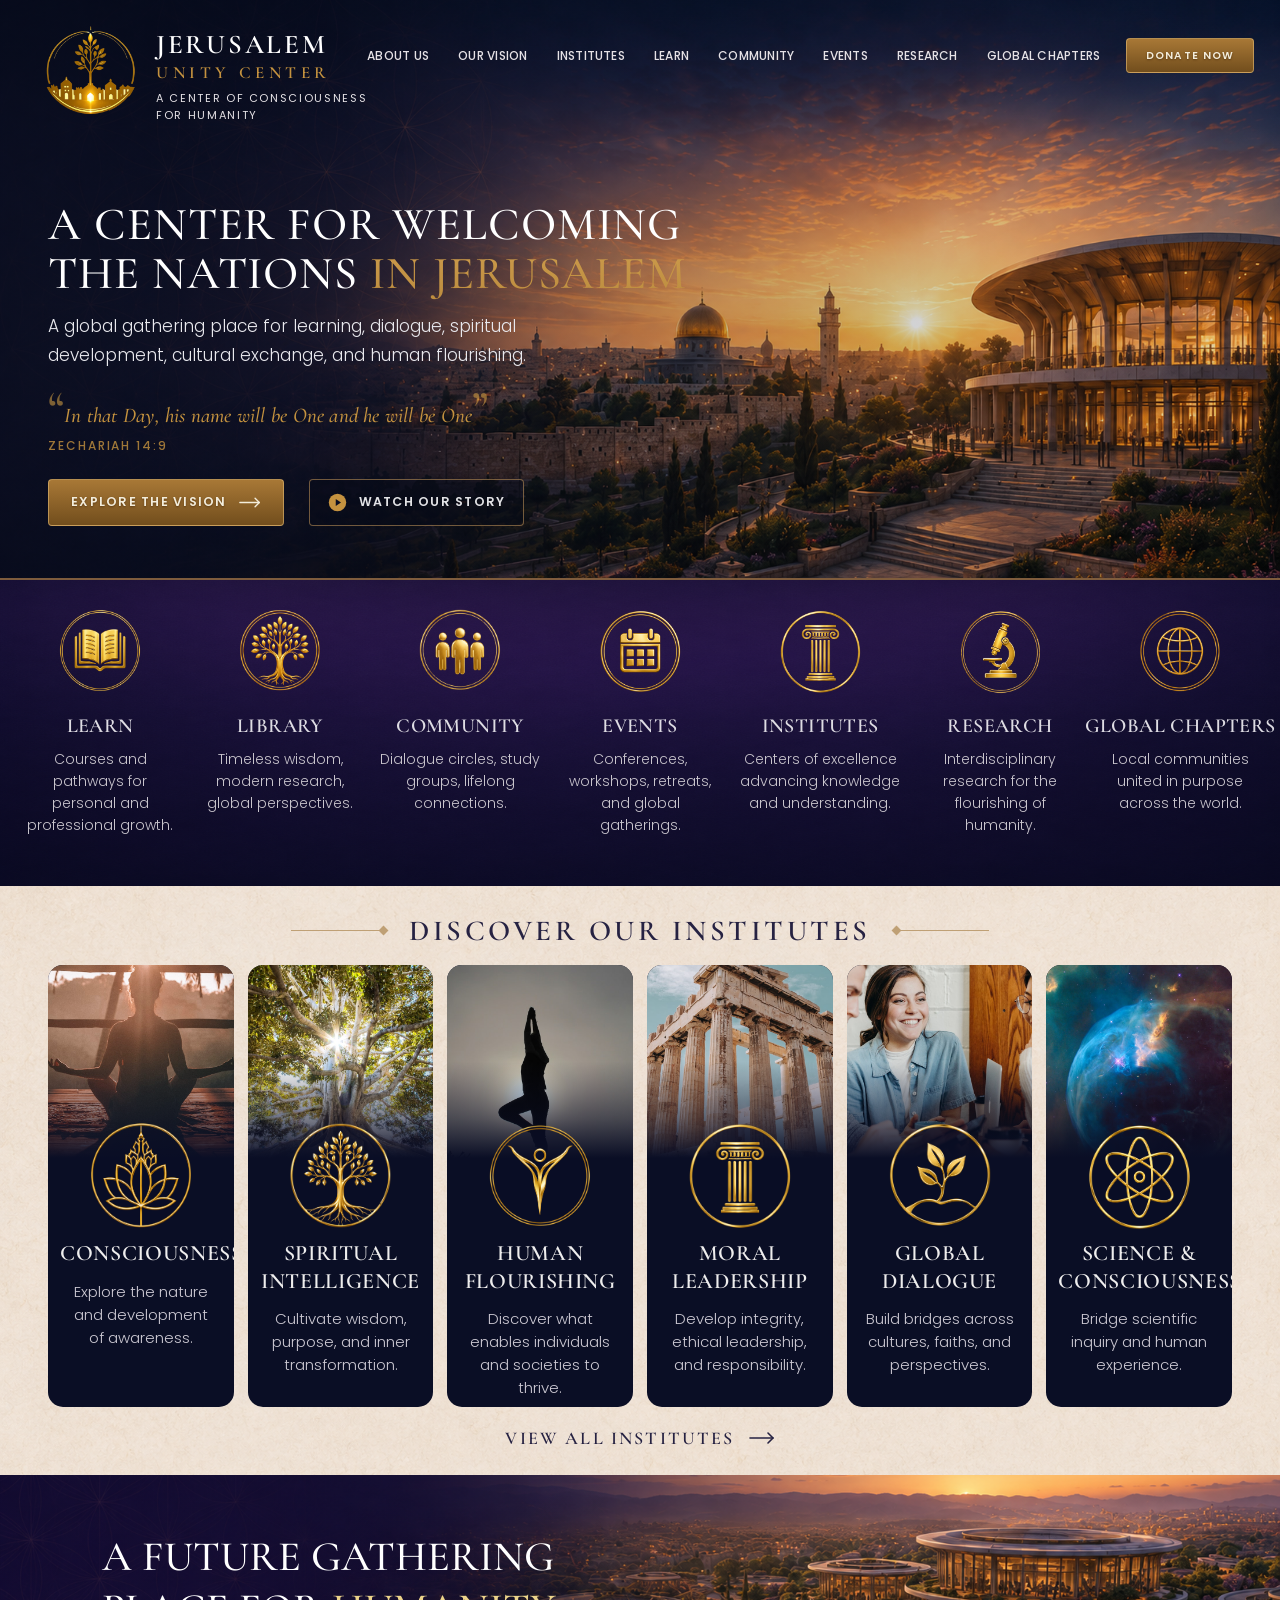
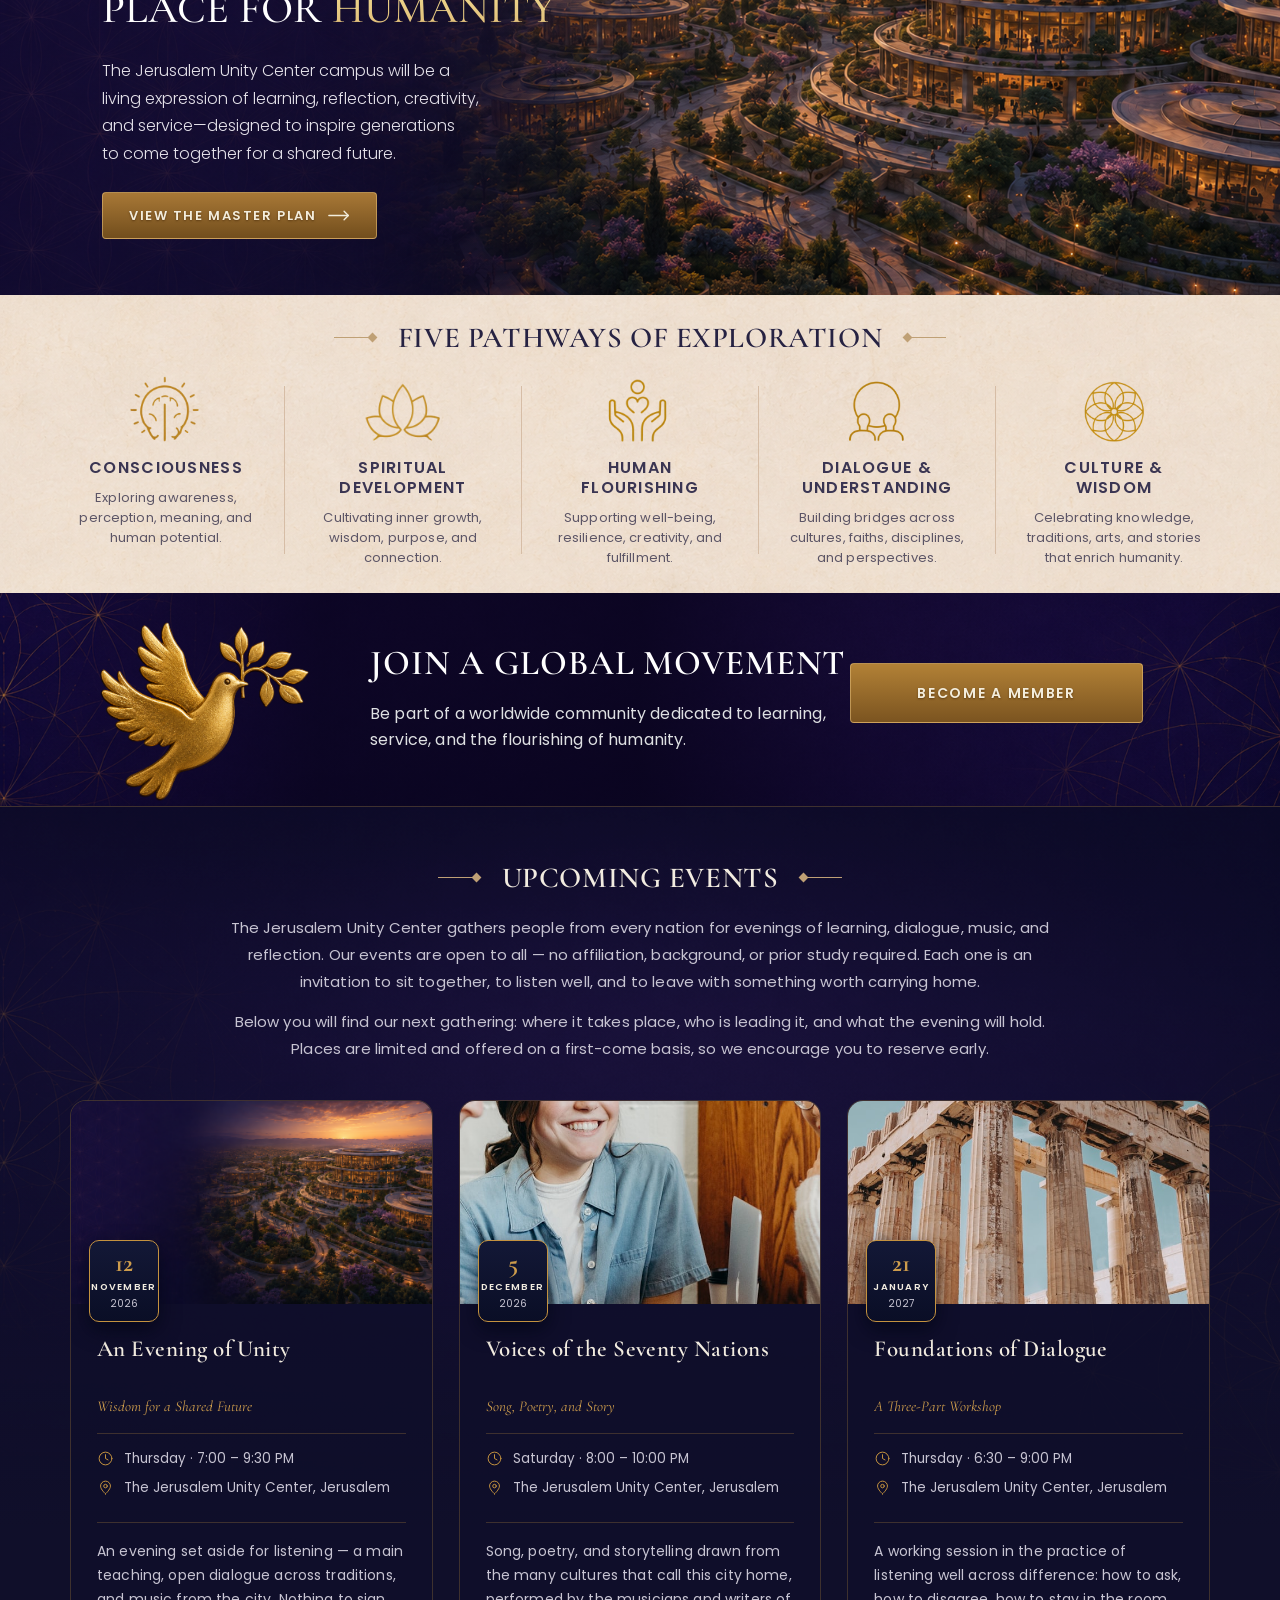
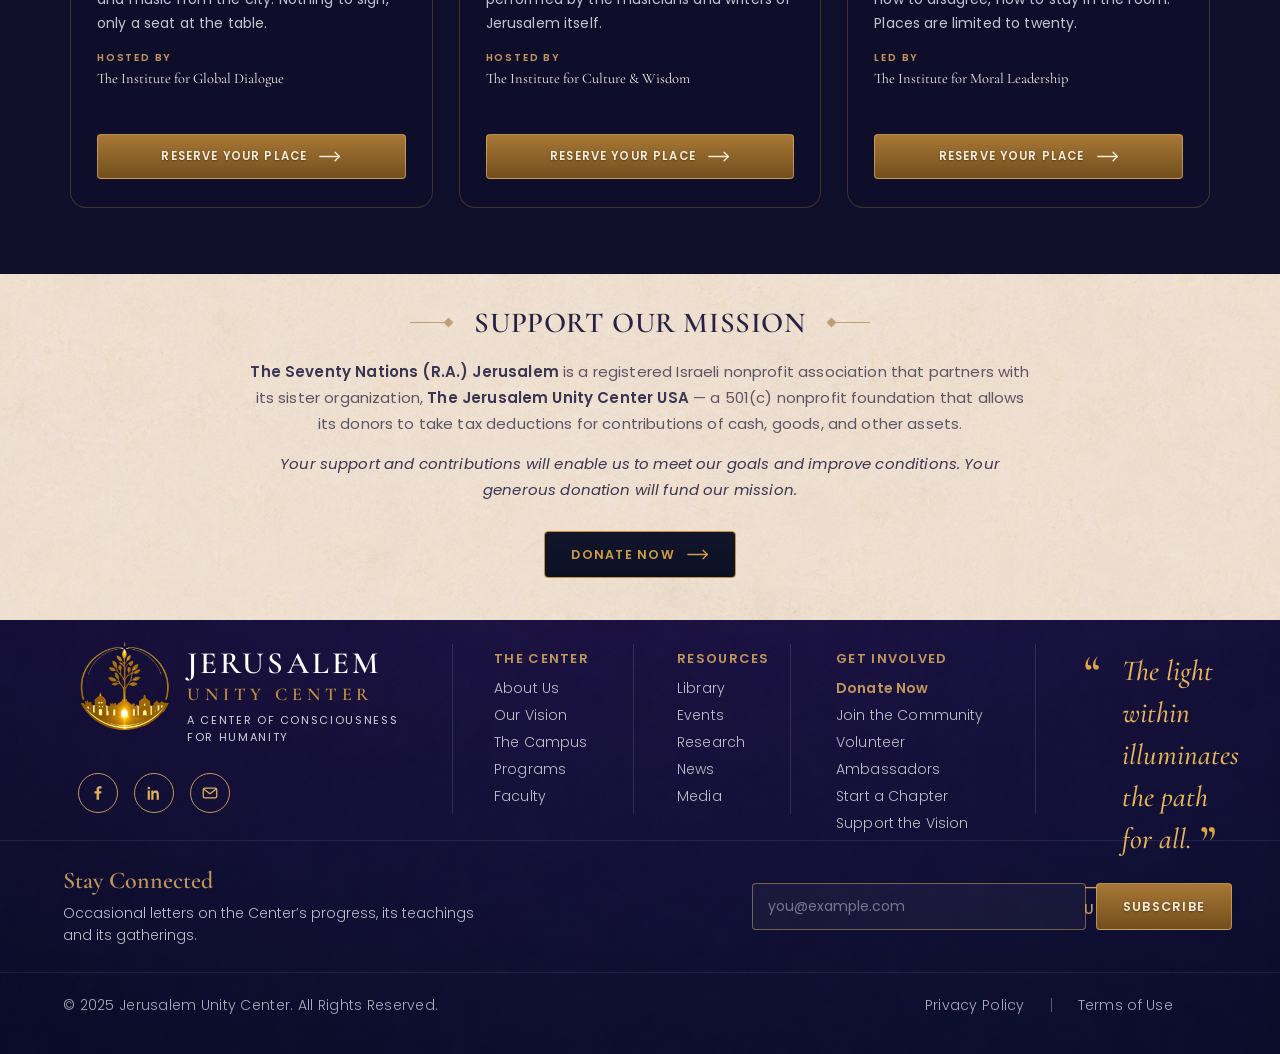
==== index.html @ 94216456 "Add Upcoming Events section, contact forms, and story slides - New "Upcoming Events" section (sectio" ====
<!DOCTYPE html>
<html lang="en">
<head>
  <meta charset="UTF-8">
  <meta name="viewport" content="width=device-width, initial-scale=1.0">
  <title>Jerusalem Unity Center — A Center of Consciousness for Humanity</title>

  <!-- Favicons / app icons. favicon.ico is the client-supplied emblem and
       carries the 16–256px tab sizes; the PNGs below are derived from it. -->
  <link rel="icon" href="favicon.ico" sizes="any">
  <link rel="icon" type="image/png" sizes="32x32" href="assets/favicon-32x32.png">
  <link rel="icon" type="image/png" sizes="16x16" href="assets/favicon-16x16.png">
  <link rel="apple-touch-icon" sizes="180x180" href="assets/apple-touch-icon.png">
  <link rel="manifest" href="site.webmanifest">
  <meta name="theme-color" content="#0A0F23">

  <link rel="preconnect" href="https://fonts.googleapis.com">
  <link rel="preconnect" href="https://fonts.gstatic.com" crossorigin>
  <link href="https://fonts.googleapis.com/css2?family=Cormorant+Garamond:wght@500;600&family=Poppins:wght@300;400;500;600&display=swap" rel="stylesheet">
  <link rel="stylesheet" href="style.css">
</head>
<body>

  <div class="hero" id="hero">

    <header class="site-header">
      <div class="shell header-inner">

        <a href="#hero" class="brand">
          <img class="logo" src="assets/the-jerusalme-unity-center.png" alt="Jerusalem Unity Center emblem">
          <span class="brand-text">
            <span class="brand-name">Jerusalem</span>
            <span class="brand-sub">Unity Center</span>
            <span class="brand-tagline">A Center of Consciousness<br>for Humanity</span>
          </span>
        </a>

        <nav class="site-nav" id="primary-nav" aria-label="Primary">
          <a href="#vision">About Us</a>
          <a href="#vision">Our Vision</a>
          <a href="#institutes">Institutes</a>
          <a href="#explore">Learn</a>
          <a href="#join">Community</a>
          <a href="#events">Events</a>
          <a href="#institutes">Research</a>
          <a href="#join">Global Chapters</a>
        </nav>

        <div class="header-actions">
          <a href="https://thejerusalemunitycenter.org/donation/" class="btn btn-support" target="_blank" rel="noopener">Donate Now</a>
          <button class="search-btn" type="button" aria-label="Search">
            <svg viewBox="0 0 24 24" fill="none" stroke="currentColor" stroke-width="1.8" stroke-linecap="round">
              <circle cx="10.5" cy="10.5" r="6.5"></circle>
              <line x1="15.4" y1="15.4" x2="21" y2="21"></line>
            </svg>
          </button>
        </div>

        <button class="nav-toggle" type="button" aria-label="Open menu" aria-expanded="false" aria-controls="primary-nav">
          <span class="nav-toggle-bar"></span>
          <span class="nav-toggle-bar"></span>
          <span class="nav-toggle-bar"></span>
        </button>

      </div>
    </header>

    <div class="shell hero-content">
      <h1 class="hero-heading">
        A Center for Welcoming<br>
        The Nations <span class="gold">in Jerusalem</span>
      </h1>
      <p class="hero-sub">A global gathering place for learning, dialogue, spiritual development, cultural exchange, and human flourishing.</p>
      <blockquote class="hero-quote">
        <p class="hero-quote-text"><span class="qmark">&ldquo;</span>In that Day, his name will be One and he will be One<span class="qmark">&rdquo;</span></p>
        <cite class="hero-quote-cite">Zechariah 14:9</cite>
      </blockquote>
      <div class="hero-ctas">
        <a href="#explore" class="btn btn-primary">
          Explore the Vision
          <svg class="icon-arrow" viewBox="0 0 26 12" fill="none" stroke="currentColor" stroke-width="1.6" stroke-linecap="round" stroke-linejoin="round">
            <line x1="1" y1="6" x2="24" y2="6"></line>
            <polyline points="19 1 24 6 19 11"></polyline>
          </svg>
        </a>
        <!-- Opens the animated story presentation. The href is the no-JS
             fallback: it still scrolls to the vision banner. -->
        <a href="#vision" class="btn btn-ghost js-story-open">
          <svg class="icon-play" viewBox="0 0 24 24" aria-hidden="true">
            <circle cx="12" cy="12" r="11" fill="#C4923F"></circle>
            <path d="M9.8 7.6 L16.4 12 L9.8 16.4 Z" fill="#0A0F23"></path>
          </svg>
          Watch Our Story
        </a>
      </div>
    </div>

  </div>

  <section class="pillars" id="explore">
    <div class="pillars-row">

      <div class="pillar">
        <div class="pillar-icon"><img class="icon-learn" src="assets/section2-learn-icon.png" alt=""></div>
        <h3 class="pillar-title">Learn</h3>
        <p class="pillar-desc">Courses and pathways for personal and professional growth.</p>
      </div>

      <div class="pillar">
        <div class="pillar-icon"><img class="icon-library" src="assets/section2-library-icon.png" alt=""></div>
        <h3 class="pillar-title">Library</h3>
        <p class="pillar-desc">Timeless wisdom, modern research, global perspectives.</p>
      </div>

      <div class="pillar">
        <div class="pillar-icon"><img class="icon-community" src="assets/section2-community-icon.png" alt=""></div>
        <h3 class="pillar-title">Community</h3>
        <p class="pillar-desc">Dialogue circles, study groups, lifelong connections.</p>
      </div>

      <!-- The only pillar with a destination of its own so far, so
           it is the only one rendered as a link. -->
      <a class="pillar pillar-link" href="#events">
        <div class="pillar-icon"><img class="icon-event" src="assets/section2-event-icon.png" alt=""></div>
        <h3 class="pillar-title">Events</h3>
        <p class="pillar-desc">Conferences, workshops, retreats, and global gatherings.</p>
      </a>

      <div class="pillar">
        <div class="pillar-icon"><img class="icon-institutes" src="assets/section2-insitutes-icon.png" alt=""></div>
        <h3 class="pillar-title">Institutes</h3>
        <p class="pillar-desc">Centers of excellence advancing knowledge and understanding.</p>
      </div>

      <div class="pillar">
        <div class="pillar-icon"><img class="icon-research" src="assets/section2-research-icon.png" alt=""></div>
        <h3 class="pillar-title">Research</h3>
        <p class="pillar-desc">Interdisciplinary research for the flourishing of humanity.</p>
      </div>

      <div class="pillar">
        <div class="pillar-icon"><img class="icon-global" src="assets/section2-global-chapters-icon.png" alt=""></div>
        <h3 class="pillar-title">Global Chapters</h3>
        <p class="pillar-desc">Local communities united in purpose across the world.</p>
      </div>

    </div>
  </section>

  <section class="institutes" id="institutes">
    <div class="shell">

      <h2 class="institutes-heading">
        <span class="heading-orn orn-left" aria-hidden="true"></span>
        Discover Our Institutes
        <span class="heading-orn orn-right" aria-hidden="true"></span>
      </h2>

      <div class="institutes-row">

        <article class="institute-card">
          <div class="card-media"><img src="assets/institute-consciousness.jpg" alt="Meditation at sunset"></div>
          <div class="card-emblem"><img class="emblem-consciousness" src="assets/consciousnes-icon.png" alt=""></div>
          <h3 class="card-title">Consciousness</h3>
          <p class="card-desc">Explore the nature and development of awareness.</p>
        </article>

        <article class="institute-card">
          <div class="card-media"><img src="assets/institute-spiritual-intelligence.jpg" alt="Sunlit tree of life"></div>
          <div class="card-emblem"><img class="emblem-spiritual" src="assets/sipritul-intelligence-icon.png" alt=""></div>
          <h3 class="card-title">Spiritual Intelligence</h3>
          <p class="card-desc">Cultivate wisdom, purpose, and inner transformation.</p>
        </article>

        <article class="institute-card">
          <div class="card-media"><img src="assets/institute-human-flourishing.jpg" alt="Figure with arms raised toward the sun"></div>
          <div class="card-emblem"><img class="emblem-human" src="assets/human-flourishing-icon.png" alt=""></div>
          <h3 class="card-title">Human Flourishing</h3>
          <p class="card-desc">Discover what enables individuals and societies to thrive.</p>
        </article>

        <article class="institute-card">
          <div class="card-media"><img src="assets/institute-moral-leadership.jpg" alt="Classical stone columns"></div>
          <div class="card-emblem"><img class="emblem-moral" src="assets/moral-leadership-icon.png" alt=""></div>
          <h3 class="card-title">Moral Leadership</h3>
          <p class="card-desc">Develop integrity, ethical leadership, and responsibility.</p>
        </article>

        <article class="institute-card">
          <div class="card-media"><img src="assets/institute-global-dialogue.jpg" alt="People in warm-lit conversation"></div>
          <div class="card-emblem"><img class="emblem-global" src="assets/global-dialouge-icon.png" alt=""></div>
          <h3 class="card-title">Global Dialogue</h3>
          <p class="card-desc">Build bridges across cultures, faiths, and perspectives.</p>
        </article>

        <article class="institute-card">
          <div class="card-media"><img src="assets/institute-science-consciousness.jpg" alt="Cosmic nebula"></div>
          <div class="card-emblem"><img class="emblem-science" src="assets/science-consciousness -icon.png" alt=""></div>
          <h3 class="card-title">Science &amp; Consciousness</h3>
          <p class="card-desc">Bridge scientific inquiry and human experience.</p>
        </article>

      </div>

      <!-- Placeholder target: institutes sub-page doesn't exist yet -->
      <a href="#join" class="institutes-viewall">
        View All Institutes
        <svg class="icon-arrow" viewBox="0 0 26 12" fill="none" stroke="currentColor" stroke-width="1.6" stroke-linecap="round" stroke-linejoin="round">
          <line x1="1" y1="6" x2="24" y2="6"></line>
          <polyline points="19 1 24 6 19 11"></polyline>
        </svg>
      </a>

    </div>
  </section>

  <!-- ==========================================================
       SECTION 4 — A FUTURE GATHERING PLACE FOR HUMANITY
       ========================================================== -->
  <section class="future-banner" id="vision">
    <div class="shell future-inner">
      <h2 class="future-heading">
        A Future Gathering<br>
        Place for <span class="gold-bright">Humanity</span>
      </h2>
      <p class="future-sub">The Jerusalem Unity Center campus will be a living expression of learning, reflection, creativity, and service&mdash;designed to inspire generations to&nbsp;come together for a shared future.</p>
      <!-- Opens the vertical Master Plan reel; the href is the no-JS fallback. -->
      <a href="master-plan.html" class="btn btn-primary future-cta js-plan-open">
        View the Master Plan
        <svg class="icon-arrow" viewBox="0 0 26 12" fill="none" stroke="currentColor" stroke-width="1.6" stroke-linecap="round" stroke-linejoin="round">
          <line x1="1" y1="6" x2="24" y2="6"></line>
          <polyline points="19 1 24 6 19 11"></polyline>
        </svg>
      </a>
    </div>
  </section>

  <!-- ==========================================================
       SECTION 5 — FIVE PATHWAYS OF EXPLORATION
       ========================================================== -->
  <section class="pathways" id="pathways">
    <div class="shell">

      <h2 class="pathways-heading">
        <span class="heading-orn orn-short orn-left" aria-hidden="true"></span>
        Five Pathways of Exploration
        <span class="heading-orn orn-short orn-right" aria-hidden="true"></span>
      </h2>

      <div class="pathways-row">

        <div class="pathway">
          <div class="pathway-icon"><img class="pw-consciousness" src="assets/consciousness-icon.png" alt=""></div>
          <h3 class="pathway-title">Consciousness</h3>
          <p class="pathway-desc">Exploring awareness, perception, meaning, and human potential.</p>
        </div>

        <span class="pathway-divider" aria-hidden="true"></span>

        <div class="pathway">
          <div class="pathway-icon"><img class="pw-spiritual" src="assets/spiritual-development-icon.png" alt=""></div>
          <h3 class="pathway-title">Spiritual Development</h3>
          <p class="pathway-desc">Cultivating inner growth, wisdom, purpose, and connection.</p>
        </div>

        <span class="pathway-divider" aria-hidden="true"></span>

        <div class="pathway">
          <div class="pathway-icon"><img class="pw-human" src="assets/human-flourishings-icon.png" alt=""></div>
          <h3 class="pathway-title">Human Flourishing</h3>
          <p class="pathway-desc">Supporting well-being, resilience, creativity, and fulfillment.</p>
        </div>

        <span class="pathway-divider" aria-hidden="true"></span>

        <div class="pathway">
          <div class="pathway-icon"><img class="pw-dialogue" src="assets/dialogue-understanding-icon.png" alt=""></div>
          <h3 class="pathway-title">Dialogue &amp; Understanding</h3>
          <p class="pathway-desc">Building bridges across cultures, faiths, disciplines, and perspectives.</p>
        </div>

        <span class="pathway-divider" aria-hidden="true"></span>

        <div class="pathway">
          <div class="pathway-icon"><img class="pw-culture" src="assets/culture-wisdom-icon.png" alt=""></div>
          <h3 class="pathway-title">Culture &amp; Wisdom</h3>
          <p class="pathway-desc">Celebrating knowledge, traditions, arts, and stories that enrich humanity.</p>
        </div>

      </div>

    </div>
  </section>

  <!-- ==========================================================
       SECTION 6 — JOIN A GLOBAL MOVEMENT
       ========================================================== -->
  <section class="join-banner" id="join">
    <div class="shell join-inner">

      <img class="join-dove" src="assets/bird-icon.png" alt="Gold dove carrying an olive branch">

      <div class="join-copy">
        <h2 class="join-heading">Join a Global Movement</h2>
        <p class="join-desc">Be part of a worldwide community dedicated to learning, service, and the flourishing of humanity.</p>
      </div>

      <a class="btn btn-member js-member-open" href="#" data-interest="member">Become a Member</a>

    </div>
  </section>

  <!-- ==========================================================
       SECTION 7 — UPCOMING EVENTS
       The heading and the two intro paragraphs below are static.
       The three-column card grid inside #events-body is rendered
       from the JUC_EVENTS array at the TOP of the page script —
       edit that one array to change the events.
       ========================================================== -->
  <section class="events" id="events">
    <div class="shell events-inner">

      <h2 class="events-heading">
        <span class="heading-orn orn-short orn-left" aria-hidden="true"></span>
        Upcoming Events
        <span class="heading-orn orn-short orn-right" aria-hidden="true"></span>
      </h2>

      <p class="events-intro">The Jerusalem Unity Center gathers people from every nation for evenings of learning, dialogue, music, and reflection. Our events are open to all &mdash; no affiliation, background, or prior study required. Each one is an invitation to sit together, to listen well, and to leave with something worth carrying home.</p>
      <p class="events-intro">Below you will find our next gathering: where it takes place, who is leading it, and what the evening will hold. Places are limited and offered on a first-come basis, so we encourage you to reserve early.</p>

      <!-- Rendered by the events script. The message below is the
           no-JS / no-events fallback and is replaced on render. -->
      <div class="events-body" id="events-body">
        <p class="ev-empty">Our next gathering will be announced here shortly. To hear about it first, <a href="#" class="js-member-open" data-interest="member">join the movement</a>.</p>
      </div>

    </div>
  </section>

  <!-- ==========================================================
       SECTION 8 — SUPPORT OUR MISSION
       Nonprofit / tax-deductibility statement. Same cream band
       language as the Institutes and Pathways sections.
       ========================================================== -->
  <section class="support-mission" id="support">
    <div class="shell support-inner">
      <h2 class="support-heading">
        <span class="heading-orn orn-short orn-left" aria-hidden="true"></span>
        Support Our Mission
        <span class="heading-orn orn-short orn-right" aria-hidden="true"></span>
      </h2>
      <p class="support-text"><strong>The Seventy Nations (R.A.) Jerusalem</strong> is a registered Israeli nonprofit association that partners with its sister organization, <strong>The Jerusalem Unity Center USA</strong> &mdash; a 501(c) nonprofit foundation that allows its donors to take tax deductions for contributions of cash, goods, and other assets.</p>
      <p class="support-text support-text-appeal">Your support and contributions will enable us to meet our goals and improve conditions. Your generous donation will fund our mission.</p>
      <a href="https://thejerusalemunitycenter.org/donation/" class="btn btn-donate" target="_blank" rel="noopener">
        Donate Now
        <svg class="icon-arrow" viewBox="0 0 26 12" fill="none" stroke="currentColor" stroke-width="1.6" stroke-linecap="round" stroke-linejoin="round">
          <line x1="1" y1="6" x2="24" y2="6"></line>
          <polyline points="19 1 24 6 19 11"></polyline>
        </svg>
      </a>
    </div>
  </section>

  <!-- ==========================================================
       SECTION 9 — MORE THAN A BUILDING (photo strip)
       Intentionally skipped for now — insert the section HERE,
       between Section 8 above and the footer below.
       ========================================================== -->

  <!-- ==========================================================
       FOOTER
       Top row: brand + social | The Center | Resources |
       Get Involved | quote — then a full-width bottom bar.
       ========================================================== -->
  <footer class="site-footer" id="footer">

    <div class="shell footer-top">

      <div class="fcol fcol-brand">
        <div class="footer-brand">
          <img class="footer-logo" src="assets/the-jerusalme-unity-center.png" alt="Jerusalem Unity Center emblem">
          <div class="footer-brand-text">
            <span class="footer-brand-name">Jerusalem</span>
            <span class="footer-brand-sub">Unity Center</span>
            <span class="footer-brand-tagline">A Center of Consciousness<br>for Humanity</span>
          </div>
        </div>
        <div class="footer-social">
          <a class="social-link" href="https://www.facebook.com/profile.php?id=61590474344492" target="_blank" rel="noopener" aria-label="Facebook">
            <svg viewBox="0 0 24 24" fill="currentColor" aria-hidden="true">
              <path d="M13.4 21v-8.2h2.75l.41-3.2H13.4V7.56c0-.92.26-1.55 1.58-1.55h1.69V3.14A22.6 22.6 0 0 0 14.2 3c-2.44 0-4.1 1.49-4.1 4.22v2.38H7.34v3.2h2.76V21z"/>
            </svg>
          </a>
          <a class="social-link" href="https://www.linkedin.com/in/meirah-marianne-paradise-b34072191/" target="_blank" rel="noopener" aria-label="LinkedIn">
            <svg viewBox="0 0 24 24" fill="currentColor" aria-hidden="true">
              <path d="M6.5 8.7H3.6V21h2.9zM5.05 3.5a1.72 1.72 0 1 0 0 3.44 1.72 1.72 0 0 0 0-3.44zM14.4 8.5c-1.6 0-2.66.87-3.1 1.7h-.05V8.7H8.4V21h2.9v-6.1c0-1.6.3-3.16 2.28-3.16 1.95 0 1.98 1.83 1.98 3.26V21h2.9v-6.58c0-3.1-.67-5.92-4.06-5.92z"/>
            </svg>
          </a>
          <a class="social-link" href="mailto:theseventynations@gmail.com" aria-label="Email">
            <svg viewBox="0 0 24 24" fill="none" stroke="currentColor" stroke-width="1.7" stroke-linecap="round" stroke-linejoin="round" aria-hidden="true">
              <rect x="3" y="5.4" width="18" height="13.2" rx="2.2"></rect>
              <path d="M4 7l8 6 8-6"></path>
            </svg>
          </a>
        </div>
      </div>

      <span class="footer-vline" aria-hidden="true"></span>

      <nav class="fcol fcol-links fcol-center" aria-label="The Center">
        <h3 class="fcol-heading">The Center</h3>
        <ul class="fcol-list">
          <li><a href="#vision">About Us</a></li>
          <li><a href="#vision">Our Vision</a></li>
          <li><a href="master-plan.html" class="js-plan-open">The Campus</a></li>
          <li><a href="#pathways">Programs</a></li>
          <li><a href="#institutes">Faculty</a></li>
        </ul>
      </nav>

      <span class="footer-vline" aria-hidden="true"></span>

      <nav class="fcol fcol-links fcol-resources" aria-label="Resources">
        <h3 class="fcol-heading">Resources</h3>
        <ul class="fcol-list">
          <li><a href="#explore">Library</a></li>
          <li><a href="#events">Events</a></li>
          <li><a href="#institutes">Research</a></li>
          <li><a href="#explore">News</a></li>
          <li><a href="#explore">Media</a></li>
        </ul>
      </nav>

      <span class="footer-vline" aria-hidden="true"></span>

      <nav class="fcol fcol-links fcol-involved" aria-label="Get Involved">
        <h3 class="fcol-heading">Get Involved</h3>
        <ul class="fcol-list">
          <li><a href="https://thejerusalemunitycenter.org/donation/" class="fcol-donate" target="_blank" rel="noopener">Donate Now</a></li>
          <li><a href="#" class="js-member-open">Join the Community</a></li>
          <li><a href="#" class="js-member-open" data-interest="volunteer">Volunteer</a></li>
          <li><a href="#" class="js-member-open" data-interest="ambassador">Ambassadors</a></li>
          <li><a href="#" class="js-member-open" data-interest="chapter">Start a Chapter</a></li>
          <li><a href="#support">Support the Vision</a></li>
        </ul>
      </nav>

      <span class="footer-vline" aria-hidden="true"></span>

      <div class="fcol fcol-quote">
        <blockquote class="footer-quote">
          <span class="qmark qmark-open" aria-hidden="true">&ldquo;</span>The light within illuminates the path for all.<span class="qmark qmark-close" aria-hidden="true">&rdquo;</span>
        </blockquote>
        <p class="footer-quote-attr">&mdash; Jerusalem Unity Center</p>
      </div>

    </div>

    <div class="footer-divider" aria-hidden="true"></div>

    <!-- Newsletter — posts to Web3Forms through forms.js, which
         wires every .js-news-form on the page. -->
    <div class="shell footer-news">
      <div class="fnews-copy">
        <h3 class="fnews-heading">Stay Connected</h3>
        <p class="fnews-text">Occasional letters on the Center&rsquo;s progress, its teachings and its gatherings.</p>
      </div>

      <form class="fnews-form js-news-form" novalidate>

        <!-- Honeypot: hidden from people, irresistible to bots. -->
        <div class="fnews-hp" aria-hidden="true">
          <label for="fnews-website">Website</label>
          <input id="fnews-website" name="website" type="text" tabindex="-1" autocomplete="off">
        </div>

        <div class="fnews-row">
          <label class="fnews-label" for="fnews-email">Email address</label>
          <input class="fnews-input" id="fnews-email" name="email" type="email" placeholder="you@example.com" autocomplete="email" aria-describedby="fnews-msg">
          <button class="fnews-btn" type="submit">
            <span class="fnews-spinner" aria-hidden="true"></span>
            <span class="fnews-btn-label">Subscribe</span>
          </button>
        </div>

        <p class="fnews-msg" id="fnews-msg" role="status" hidden></p>
      </form>
    </div>

    <div class="footer-divider" aria-hidden="true"></div>

    <div class="shell footer-bottom">
      <p class="footer-copy">&copy; 2025 Jerusalem Unity Center. All Rights Reserved.</p>
      <div class="footer-legal">
        <a href="#">Privacy Policy</a>
        <span class="legal-sep" aria-hidden="true"></span>
        <a href="#">Terms of Use</a>
      </div>
    </div>

  </footer>

  <!-- ==========================================================
       BECOME A MEMBER — membership enquiry modal

       Opened by any .js-member-open trigger (Join banner, footer,
       the closing slide of Watch Our Story) and by landing on
       index.html#join-modal from another page.

       Submissions go out through submitMembership() in the script
       below, which posts to Web3Forms via forms.js and lands in
       Info@marianneparadise.org.
       ========================================================== -->
  <div class="member-overlay" id="member-modal" role="dialog" aria-modal="true" aria-labelledby="member-modal-title" aria-describedby="member-modal-sub">
    <div class="member-modal">
      <button class="member-close" type="button" aria-label="Close">&times;</button>

      <div class="member-head">
        <h3 class="member-title" id="member-modal-title">Join the Movement</h3>
        <p class="member-sub" id="member-modal-sub">Tell us a little about yourself and how you would like to take part. A member of our team will be in touch.</p>
      </div>

      <form class="member-form" novalidate>

        <!-- Honeypot: hidden from people, irresistible to bots.
             A filled value silently fails the submission. -->
        <div class="mf-hp" aria-hidden="true">
          <label for="mf-website">Website</label>
          <input id="mf-website" name="website" type="text" tabindex="-1" autocomplete="off">
        </div>

        <div class="mf-grid">

          <div class="mf-field">
            <label class="mf-label" for="mf-name">Full name <span class="mf-req" aria-hidden="true">*</span></label>
            <input class="mf-input" id="mf-name" name="name" type="text" placeholder="Your full name" autocomplete="name" aria-describedby="mf-name-err">
            <p class="mf-err" id="mf-name-err" hidden></p>
          </div>

          <div class="mf-field">
            <label class="mf-label" for="mf-email">Email <span class="mf-req" aria-hidden="true">*</span></label>
            <input class="mf-input" id="mf-email" name="email" type="email" placeholder="you@example.com" autocomplete="email" aria-describedby="mf-email-err">
            <p class="mf-err" id="mf-email-err" hidden></p>
          </div>

          <div class="mf-field">
            <label class="mf-label" for="mf-phone">Phone <span class="mf-opt">(optional)</span></label>
            <input class="mf-input" id="mf-phone" name="phone" type="tel" placeholder="+1 555 000 0000" autocomplete="tel" aria-describedby="mf-phone-err">
            <p class="mf-err" id="mf-phone-err" hidden></p>
          </div>

          <div class="mf-field">
            <label class="mf-label" for="mf-country">Country <span class="mf-req" aria-hidden="true">*</span></label>
            <div class="mf-select-wrap">
              <select class="mf-input mf-select" id="mf-country" name="country" autocomplete="country-name" aria-describedby="mf-country-err">
                <option value="">Select your country</option>
              </select>
            </div>
            <p class="mf-err" id="mf-country-err" hidden></p>
          </div>

          <div class="mf-field mf-field-wide">
            <label class="mf-label" for="mf-interest">I am interested in <span class="mf-req" aria-hidden="true">*</span></label>
            <div class="mf-select-wrap">
              <select class="mf-input mf-select" id="mf-interest" name="interest" aria-describedby="mf-interest-err">
                <option value="">Choose one</option>
                <option value="member">Becoming a Member</option>
                <option value="volunteer">Volunteering</option>
                <option value="ambassador">Becoming an Ambassador</option>
                <option value="chapter">Starting a Chapter</option>
                <option value="general">General enquiry</option>
              </select>
            </div>
            <p class="mf-err" id="mf-interest-err" hidden></p>
          </div>

          <div class="mf-field mf-field-wide">
            <label class="mf-label" for="mf-message">Message <span class="mf-opt">(optional)</span></label>
            <textarea class="mf-input mf-textarea" id="mf-message" name="message" rows="4" maxlength="1000" placeholder="Anything you would like us to know?" aria-describedby="mf-message-err mf-count"></textarea>
            <div class="mf-under">
              <p class="mf-err" id="mf-message-err" hidden></p>
              <p class="mf-count" id="mf-count"><span class="mf-count-n">0</span>/1000</p>
            </div>
          </div>

        </div>

        <p class="mf-formerr" id="mf-formerr" role="alert" hidden></p>

        <button class="btn member-submit" type="submit">
          <span class="mf-spinner" aria-hidden="true"></span>
          <span class="mf-btn-label">Submit</span>
        </button>

        <p class="mf-note"><span aria-hidden="true">*</span> Required. We will never share your details.</p>
      </form>

      <!-- Success panel — replaces the form once a submission lands -->
      <div class="member-done" hidden>
        <div class="member-done-mark" aria-hidden="true">
          <svg viewBox="0 0 24 24" fill="none" stroke="currentColor" stroke-width="2.2" stroke-linecap="round" stroke-linejoin="round"><path d="M20 6 9 17l-5-5"/></svg>
        </div>
        <h4 class="member-done-title" id="member-done-title">Thank you &mdash; welcome.</h4>
        <p class="member-done-text"></p>
        <button class="btn btn-ghost member-done-close" type="button">Close</button>
      </div>

    </div>
  </div>

  <!-- ==========================================================
       WATCH OUR STORY — animated presentation lightbox

       There is no film yet, so the story plays as a timed
       sequence of CSS/JS motion slides. It is deliberately
       video-shaped: chapter progress bar, play/pause, prev/next,
       Esc to close.

       WHEN REAL FOOTAGE ARRIVES: drop a <video> into .story-frame,
       directly above <div class="story-stage">, e.g.

         <video class="story-video" playsinline preload="metadata"
                poster="assets/herobg.png">
           <source src="assets/our-story.mp4" type="video/mp4">
         </video>

       The script below detects it, hides the slide deck, and drives
       the same controls against the real timeline. Nothing else
       needs to change.
       ========================================================== -->
  <div class="story-overlay" id="story-modal" role="dialog" aria-modal="true" aria-label="Our Story">
    <div class="story-frame">

      <div class="story-progress" id="story-progress" aria-hidden="true"></div>

      <div class="story-topbar">
        <span class="story-kicker">Jerusalem Unity Center &mdash; Our Story</span>
        <button class="story-close" type="button" aria-label="Close (Esc)">
          <span class="story-esc">Esc</span>
          <svg viewBox="0 0 24 24" fill="none" stroke="currentColor" stroke-width="1.6" stroke-linecap="round" aria-hidden="true">
            <line x1="6" y1="6" x2="18" y2="18"></line>
            <line x1="18" y1="6" x2="6" y2="18"></line>
          </svg>
        </button>
      </div>

      <div class="story-stage" id="story-stage">

        <!-- 1 — Emblem -->
        <section class="story-slide slide-open" data-dur="5200" data-label="Opening">
          <div class="story-bg story-bg-glow" aria-hidden="true"></div>
          <div class="story-center">
            <div class="open-emblem" aria-hidden="true">
              <span class="ring ring-1"></span>
              <span class="ring ring-2"></span>
              <img src="assets/the-jerusalme-unity-center.png" alt="">
            </div>
            <h2 class="story-brand s-rise" style="--d:.85s">Jerusalem <span>Unity Center</span></h2>
            <p class="story-tagline s-rise" style="--d:1.25s">A Center of Consciousness for Humanity</p>
          </div>
        </section>

        <!-- 2 — Scripture -->
        <section class="story-slide slide-scripture" data-dur="6200" data-label="Scripture">
          <div class="story-bg story-bg-stars" aria-hidden="true"></div>
          <img class="scripture-dove" src="assets/bird-icon.png" alt="" aria-hidden="true">
          <div class="story-center">
            <blockquote class="story-quote s-rise">
              <span class="qmark" aria-hidden="true">&ldquo;</span>In that Day, his name will be One<br>and he will be One<span class="qmark" aria-hidden="true">&rdquo;</span>
            </blockquote>
            <span class="story-rule s-grow" style="--d:1.0s" aria-hidden="true"></span>
            <cite class="story-cite s-rise" style="--d:1.2s">Zechariah 14:9</cite>
          </div>
        </section>

        <!-- 3 — The vision -->
        <section class="story-slide slide-photo" data-dur="7000" data-label="The Vision">
          <div class="story-bg"><img class="kb" src="assets/herobg.png" alt="" aria-hidden="true"></div>
          <div class="story-veil" aria-hidden="true"></div>
          <div class="story-copy">
            <p class="story-eyebrow s-rise">The Vision</p>
            <h2 class="story-h s-rise" style="--d:.3s">A Center for Welcoming<br>The Nations <em>in Jerusalem</em></h2>
            <p class="story-p s-rise" style="--d:.75s">A global gathering place for learning, dialogue, spiritual development, cultural exchange, and human flourishing.</p>
          </div>
        </section>

        <!-- 4 — What the Center holds -->
        <section class="story-slide slide-grid" data-dur="7400" data-label="The Center">
          <div class="story-bg story-bg-navy" aria-hidden="true"></div>
          <div class="story-center">
            <h2 class="story-h story-h-sm s-rise">One Place, Seven Ways In</h2>
            <div class="story-icons story-icons-7">
              <div class="story-icon s-pop" style="--d:.35s"><img src="assets/section2-learn-icon.png" alt=""><span>Learn</span></div>
              <div class="story-icon s-pop" style="--d:.47s"><img src="assets/section2-library-icon.png" alt=""><span>Library</span></div>
              <div class="story-icon s-pop" style="--d:.59s"><img src="assets/section2-community-icon.png" alt=""><span>Community</span></div>
              <div class="story-icon s-pop" style="--d:.71s"><img src="assets/section2-event-icon.png" alt=""><span>Events</span></div>
              <div class="story-icon s-pop" style="--d:.83s"><img src="assets/section2-insitutes-icon.png" alt=""><span>Institutes</span></div>
              <div class="story-icon s-pop" style="--d:.95s"><img src="assets/section2-research-icon.png" alt=""><span>Research</span></div>
              <div class="story-icon s-pop" style="--d:1.07s"><img src="assets/section2-global-chapters-icon.png" alt=""><span>Global Chapters</span></div>
            </div>
            <p class="story-p story-p-mid s-rise" style="--d:1.3s">Courses, timeless wisdom, dialogue circles, gatherings, centers of excellence, research, and local communities united in purpose.</p>
          </div>
        </section>

        <!-- 5 — The institutes -->
        <section class="story-slide slide-tiles" data-dur="7600" data-label="Institutes">
          <div class="story-bg story-bg-navy" aria-hidden="true"></div>
          <div class="story-center">
            <h2 class="story-h story-h-sm s-rise">Six Institutes</h2>
            <div class="story-tiles">
              <figure class="story-tile s-tile" style="--d:.30s"><img src="assets/institute-consciousness.jpg" alt=""><figcaption>Consciousness</figcaption></figure>
              <figure class="story-tile s-tile" style="--d:.44s"><img src="assets/institute-spiritual-intelligence.jpg" alt=""><figcaption>Spiritual Intelligence</figcaption></figure>
              <figure class="story-tile s-tile" style="--d:.58s"><img src="assets/institute-human-flourishing.jpg" alt=""><figcaption>Human Flourishing</figcaption></figure>
              <figure class="story-tile s-tile" style="--d:.72s"><img src="assets/institute-moral-leadership.jpg" alt=""><figcaption>Moral Leadership</figcaption></figure>
              <figure class="story-tile s-tile" style="--d:.86s"><img src="assets/institute-global-dialogue.jpg" alt=""><figcaption>Global Dialogue</figcaption></figure>
              <figure class="story-tile s-tile" style="--d:1.00s"><img src="assets/institute-science-consciousness.jpg" alt=""><figcaption>Science &amp; Consciousness</figcaption></figure>
            </div>
            <p class="story-p story-p-mid s-rise" style="--d:1.25s">Centers of excellence advancing knowledge, wisdom, and understanding.</p>
          </div>
        </section>

        <!-- 6 — Five pathways -->
        <section class="story-slide slide-grid" data-dur="7000" data-label="Pathways">
          <div class="story-bg story-bg-navy" aria-hidden="true"></div>
          <div class="story-center">
            <h2 class="story-h story-h-sm s-rise">Five Pathways of Exploration</h2>
            <div class="story-icons story-icons-5">
              <div class="story-icon s-pop" style="--d:.35s"><img src="assets/consciousness-icon.png" alt=""><span>Consciousness</span></div>
              <div class="story-icon s-pop" style="--d:.50s"><img src="assets/spiritual-development-icon.png" alt=""><span>Spiritual Development</span></div>
              <div class="story-icon s-pop" style="--d:.65s"><img src="assets/human-flourishings-icon.png" alt=""><span>Human Flourishing</span></div>
              <div class="story-icon s-pop" style="--d:.80s"><img src="assets/dialogue-understanding-icon.png" alt=""><span>Dialogue &amp; Understanding</span></div>
              <div class="story-icon s-pop" style="--d:.95s"><img src="assets/culture-wisdom-icon.png" alt=""><span>Culture &amp; Wisdom</span></div>
            </div>
            <p class="story-p story-p-mid s-rise" style="--d:1.2s">Awareness and human potential, inner growth, well-being, bridges across cultures and faiths, and the traditions that enrich humanity.</p>
          </div>
        </section>

        <!-- 7 — The campus -->
        <section class="story-slide slide-photo" data-dur="7000" data-label="The Campus">
          <div class="story-bg"><img class="kb kb-slow" src="assets/section4-bg.png" alt="" aria-hidden="true"></div>
          <div class="story-veil" aria-hidden="true"></div>
          <div class="story-copy">
            <p class="story-eyebrow s-rise">The Campus</p>
            <h2 class="story-h s-rise" style="--d:.3s">A Future Gathering<br>Place for <em>Humanity</em></h2>
            <p class="story-p s-rise" style="--d:.75s">The Jerusalem Unity Center campus will be a living expression of learning, reflection, creativity, and service&mdash;designed to inspire generations to come together for a shared future.</p>
          </div>
        </section>

        <!-- 8 — Invitation. data-dur="0" holds this slide indefinitely -->
        <section class="story-slide slide-end" data-dur="0" data-label="Join Us">
          <div class="story-bg story-bg-glow" aria-hidden="true"></div>
          <div class="story-center">
            <img class="end-dove s-dove" src="assets/bird-icon.png" alt="Gold dove carrying an olive branch">
            <h2 class="story-h s-rise" style="--d:.5s">Join a Global Movement</h2>
            <p class="story-p story-p-mid s-rise" style="--d:.8s">Be part of a worldwide community dedicated to learning, service, and the flourishing of humanity.</p>
            <div class="story-end-ctas s-rise" style="--d:1.05s">
              <a class="btn btn-primary js-member-open" href="#" data-interest="member">Become a Member</a>
              <a class="btn btn-ghost js-plan-open" href="master-plan.html">View the Master Plan</a>
              <button class="btn btn-ghost js-story-replay" type="button">
                <svg class="story-replay-icon" viewBox="0 0 24 24" fill="none" stroke="currentColor" stroke-width="1.7" stroke-linecap="round" stroke-linejoin="round" aria-hidden="true">
                  <path d="M20 12a8 8 0 1 1-2.6-5.9"></path>
                  <polyline points="20 4 20 9 15 9"></polyline>
                </svg>
                Replay
              </button>
            </div>
          </div>
        </section>

      </div>

      <div class="story-controls">
        <button class="story-ctrl js-story-prev" type="button" aria-label="Previous chapter">
          <svg viewBox="0 0 24 24" fill="none" stroke="currentColor" stroke-width="1.8" stroke-linecap="round" stroke-linejoin="round" aria-hidden="true">
            <polyline points="14 5 7 12 14 19"></polyline>
          </svg>
        </button>

        <button class="story-ctrl story-play js-story-toggle" type="button" aria-label="Pause">
          <svg class="ico-pause" viewBox="0 0 24 24" fill="currentColor" aria-hidden="true">
            <rect x="8" y="6" width="3" height="12" rx="1"></rect>
            <rect x="13" y="6" width="3" height="12" rx="1"></rect>
          </svg>
          <svg class="ico-play" viewBox="0 0 24 24" fill="currentColor" aria-hidden="true">
            <path d="M9 6.5 L18 12 L9 17.5 Z"></path>
          </svg>
        </button>

        <button class="story-ctrl js-story-next" type="button" aria-label="Next chapter">
          <svg viewBox="0 0 24 24" fill="none" stroke="currentColor" stroke-width="1.8" stroke-linecap="round" stroke-linejoin="round" aria-hidden="true">
            <polyline points="10 5 17 12 10 19"></polyline>
          </svg>
        </button>

        <span class="story-count" aria-hidden="true"><b>1</b> / <i>8</i></span>
      </div>

    </div>
  </div>

  <!-- ==========================================================
       THE MASTER PLAN — vertical presentation reel

       Same player idea as "Watch Our Story", but shaped like a
       phone reel: a portrait 9:16 card floating on a dimmed page,
       chapters that advance themselves, tap-left / tap-right, and
       swipe on touch. It replaces the standalone master-plan.html
       everywhere it used to be linked (.js-plan-open).

       WHEN REAL FOOTAGE ARRIVES: drop a vertical <video class="plan-video">
       into .plan-frame directly above .plan-stage, e.g.

         <video class="plan-video" playsinline preload="metadata"
                poster="assets/section4-bg.png">
           <source src="assets/master-plan.mp4" type="video/mp4">
         </video>

       The script detects it, hides the chapter deck, and drives the
       same chrome against the real timeline.
       ========================================================== -->
  <div class="plan-overlay" id="plan-modal" role="dialog" aria-modal="true" aria-label="The Master Plan">
    <div class="plan-backdrop" aria-hidden="true"></div>

    <div class="plan-frame">

      <div class="plan-progress" id="plan-progress" aria-hidden="true"></div>

      <div class="plan-topbar">
        <span class="plan-titles">
          <span class="plan-kicker">The Master <span>Plan</span></span>
          <span class="plan-chapter" id="plan-chapter"></span>
        </span>
        <button class="plan-close" type="button" aria-label="Close (Esc)">
          <svg viewBox="0 0 24 24" fill="none" stroke="currentColor" stroke-width="1.7" stroke-linecap="round" aria-hidden="true">
            <line x1="6" y1="6" x2="18" y2="18"></line>
            <line x1="18" y1="6" x2="6" y2="18"></line>
          </svg>
        </button>
      </div>

      <div class="plan-stage" id="plan-stage">

        <!-- 1 — Cover -->
        <section class="plan-slide plan-cover" data-dur="4800" data-label="Overview">
          <div class="plan-bg"><img class="pkb" src="assets/section4-bg.png" alt="" aria-hidden="true"></div>
          <div class="plan-veil" aria-hidden="true"></div>
          <div class="plan-body plan-body-center">
            <img class="plan-mark p-rise" src="assets/the-jerusalme-unity-center.png" alt="" aria-hidden="true">
            <p class="plan-eyebrow p-rise" style="--d:.35s">The Jerusalem Unity Center</p>
            <h2 class="plan-title p-rise" style="--d:.55s">The Master <span>Plan</span></h2>
            <span class="plan-rule p-grow" style="--d:.9s" aria-hidden="true"></span>
            <p class="plan-tagline p-rise" style="--d:1.05s">A Future Gathering Place<br>for Humanity</p>
          </div>
        </section>

        <!-- 2 — At a glance -->
        <section class="plan-slide plan-dark" data-dur="5400" data-label="At a Glance">
          <div class="plan-bg plan-bg-glow" aria-hidden="true"></div>
          <div class="plan-body plan-body-center">
            <p class="plan-eyebrow p-rise">At a Glance</p>
            <div class="plan-stats">
              <div class="plan-stat p-pop" style="--d:.30s"><b>7</b><span>Functions of the Campus</span></div>
              <div class="plan-stat p-pop" style="--d:.48s"><b>6</b><span>Institutes</span></div>
              <div class="plan-stat p-pop" style="--d:.66s"><b>5</b><span>Pathways of Exploration</span></div>
              <div class="plan-stat p-pop" style="--d:.84s"><b>70</b><span>Nations Welcomed</span></div>
            </div>
          </div>
        </section>

        <!-- 3 — The vision -->
        <section class="plan-slide plan-dark" data-dur="7000" data-label="The Vision">
          <div class="plan-bg plan-bg-stars" aria-hidden="true"></div>
          <div class="plan-body">
            <span class="plan-num p-rise">01</span>
            <h3 class="plan-h p-rise" style="--d:.15s">The Vision</h3>
            <p class="plan-lead p-rise" style="--d:.4s">A center for welcoming the nations in Jerusalem &mdash; a global gathering place for learning, dialogue, spiritual development, cultural exchange, and human flourishing.</p>
            <p class="plan-p p-rise" style="--d:.65s">The Center holds a question that belongs to all people: what allows a human being, and a whole society, to flourish?</p>
            <blockquote class="plan-quote p-rise" style="--d:.9s">
              <span class="qmark" aria-hidden="true">&ldquo;</span>The light within illuminates the path for all.<span class="qmark" aria-hidden="true">&rdquo;</span>
              <cite>Jerusalem Unity Center</cite>
            </blockquote>
          </div>
        </section>

        <!-- 4 — The campus -->
        <section class="plan-slide plan-dark" data-dur="6600" data-label="The Campus">
          <div class="plan-bg plan-bg-navy" aria-hidden="true"></div>
          <div class="plan-body">
            <span class="plan-num p-rise">02</span>
            <h3 class="plan-h p-rise" style="--d:.15s">The Campus</h3>
            <figure class="plan-figure p-tile" style="--d:.4s">
              <img src="assets/section4-bg.png" alt="Aerial view of the planned campus at dusk">
            </figure>
            <p class="plan-p p-rise" style="--d:.7s">A single continuous landscape rather than separate buildings &mdash; terraced pavilions stepping down the hillside above the city, gathered around gardens, courtyards, and walking paths.</p>
          </div>
        </section>

        <!-- 5 — Seven functions -->
        <section class="plan-slide plan-dark" data-dur="7400" data-label="Seven Functions">
          <div class="plan-bg plan-bg-navy" aria-hidden="true"></div>
          <div class="plan-body">
            <h3 class="plan-h plan-h-sm p-rise">Seven Functions</h3>
            <p class="plan-cap p-rise" style="--d:.2s">Each one a place as well as a programme.</p>
            <div class="plan-grid plan-grid-2">
              <div class="plan-cell p-pop" style="--d:.34s"><img src="assets/section2-learn-icon.png" alt=""><b>Learn</b></div>
              <div class="plan-cell p-pop" style="--d:.44s"><img src="assets/section2-library-icon.png" alt=""><b>Library</b></div>
              <div class="plan-cell p-pop" style="--d:.54s"><img src="assets/section2-community-icon.png" alt=""><b>Community</b></div>
              <div class="plan-cell p-pop" style="--d:.64s"><img src="assets/section2-event-icon.png" alt=""><b>Events</b></div>
              <div class="plan-cell p-pop" style="--d:.74s"><img src="assets/section2-insitutes-icon.png" alt=""><b>Institutes</b></div>
              <div class="plan-cell p-pop" style="--d:.84s"><img src="assets/section2-research-icon.png" alt=""><b>Research</b></div>
              <div class="plan-cell plan-cell-wide p-pop" style="--d:.94s"><img src="assets/section2-global-chapters-icon.png" alt=""><b>Global Chapters</b></div>
            </div>
          </div>
        </section>

        <!-- 6 — The institutes -->
        <section class="plan-slide plan-dark" data-dur="7400" data-label="Institutes">
          <div class="plan-bg plan-bg-navy" aria-hidden="true"></div>
          <div class="plan-body">
            <span class="plan-num p-rise">03</span>
            <h3 class="plan-h plan-h-sm p-rise" style="--d:.15s">Six Institutes</h3>
            <div class="plan-tiles">
              <figure class="plan-tile p-tile" style="--d:.34s"><img src="assets/institute-consciousness.jpg" alt=""><figcaption>Consciousness</figcaption></figure>
              <figure class="plan-tile p-tile" style="--d:.46s"><img src="assets/institute-spiritual-intelligence.jpg" alt=""><figcaption>Spiritual Intelligence</figcaption></figure>
              <figure class="plan-tile p-tile" style="--d:.58s"><img src="assets/institute-human-flourishing.jpg" alt=""><figcaption>Human Flourishing</figcaption></figure>
              <figure class="plan-tile p-tile" style="--d:.70s"><img src="assets/institute-moral-leadership.jpg" alt=""><figcaption>Moral Leadership</figcaption></figure>
              <figure class="plan-tile p-tile" style="--d:.82s"><img src="assets/institute-global-dialogue.jpg" alt=""><figcaption>Global Dialogue</figcaption></figure>
              <figure class="plan-tile p-tile" style="--d:.94s"><img src="assets/institute-science-consciousness.jpg" alt=""><figcaption>Science &amp; Consciousness</figcaption></figure>
            </div>
            <p class="plan-cap p-rise" style="--d:1.15s">Centers of excellence, each opening onto the others.</p>
          </div>
        </section>

        <!-- 7 — Five pathways -->
        <section class="plan-slide plan-dark" data-dur="7200" data-label="Pathways">
          <div class="plan-bg plan-bg-stars" aria-hidden="true"></div>
          <div class="plan-body">
            <span class="plan-num p-rise">04</span>
            <h3 class="plan-h plan-h-sm p-rise" style="--d:.15s">Five Pathways</h3>
            <ul class="plan-list">
              <li class="p-slide" style="--d:.34s"><img src="assets/consciousness-icon.png" alt=""><b>Consciousness</b><span>Awareness, perception, meaning, human potential.</span></li>
              <li class="p-slide" style="--d:.48s"><img src="assets/spiritual-development-icon.png" alt=""><b>Spiritual Development</b><span>Inner growth, wisdom, purpose, connection.</span></li>
              <li class="p-slide" style="--d:.62s"><img src="assets/human-flourishings-icon.png" alt=""><b>Human Flourishing</b><span>Well-being, resilience, creativity, fulfillment.</span></li>
              <li class="p-slide" style="--d:.76s"><img src="assets/dialogue-understanding-icon.png" alt=""><b>Dialogue &amp; Understanding</b><span>Bridges across cultures, faiths, disciplines.</span></li>
              <li class="p-slide" style="--d:.90s"><img src="assets/culture-wisdom-icon.png" alt=""><b>Culture &amp; Wisdom</b><span>Traditions, arts, and stories that enrich humanity.</span></li>
            </ul>
          </div>
        </section>

        <!-- 8 — Realization -->
        <section class="plan-slide plan-dark" data-dur="8200" data-label="Realization">
          <div class="plan-bg plan-bg-navy" aria-hidden="true"></div>
          <div class="plan-body">
            <span class="plan-num p-rise">05</span>
            <h3 class="plan-h plan-h-sm p-rise" style="--d:.15s">Realization</h3>
            <ol class="plan-phases">
              <li class="p-slide" style="--d:.38s"><em>Phase One</em><b>Foundation &amp; Community</b><span>The founding membership, the first dialogue circles, learning in Jerusalem and online.</span></li>
              <li class="p-slide" style="--d:.60s"><em>Phase Two</em><b>The Institutes</b><span>Faculty, fellowships, published research, the first international forums.</span></li>
              <li class="p-slide" style="--d:.82s"><em>Phase Three</em><b>The Campus</b><span>Pavilions, library, assembly hall, gardens and courtyards.</span></li>
              <li class="p-slide" style="--d:1.04s"><em>Phase Four</em><b>A Global Movement</b><span>Chapters, exchanges, and an annual gathering of the nations.</span></li>
            </ol>
            <p class="plan-cap p-rise" style="--d:1.3s">Indicative sequencing &mdash; phases overlap as resources allow.</p>
          </div>
        </section>

        <!-- 9 — Invitation. data-dur="0" holds this chapter indefinitely -->
        <section class="plan-slide plan-end" data-dur="0" data-label="Build It">
          <div class="plan-bg plan-bg-glow" aria-hidden="true"></div>
          <div class="plan-body plan-body-center">
            <img class="plan-dove p-dove" src="assets/bird-icon.png" alt="Gold dove carrying an olive branch">
            <h3 class="plan-h p-rise" style="--d:.45s">Build It With Us</h3>
            <p class="plan-p plan-p-mid p-rise" style="--d:.7s">Your support turns this plan into a place. The Seventy Nations (R.A.) Jerusalem partners with The Jerusalem Unity Center USA, a 501(c) nonprofit foundation.</p>
            <div class="plan-ctas p-rise" style="--d:.95s">
              <a class="btn btn-primary" href="https://thejerusalemunitycenter.org/donation/" target="_blank" rel="noopener">Donate Now</a>
              <a class="btn btn-ghost js-member-open" href="#" data-interest="member">Become a Member</a>
              <button class="btn btn-ghost js-plan-replay" type="button">
                <svg class="plan-replay-icon" viewBox="0 0 24 24" fill="none" stroke="currentColor" stroke-width="1.7" stroke-linecap="round" stroke-linejoin="round" aria-hidden="true">
                  <path d="M20 12a8 8 0 1 1-2.6-5.9"></path>
                  <polyline points="20 4 20 9 15 9"></polyline>
                </svg>
                Replay
              </button>
            </div>
          </div>
        </section>

      </div>

      <!-- Reel-style tap zones: they sit under the chrome, and step
           aside entirely on the closing chapter so its CTAs stay live. -->
      <button class="plan-tap plan-tap-prev js-plan-prev" type="button" tabindex="-1" aria-hidden="true"></button>
      <button class="plan-tap plan-tap-next js-plan-next" type="button" tabindex="-1" aria-hidden="true"></button>

      <div class="plan-controls">
        <button class="plan-ctrl js-plan-prev" type="button" aria-label="Previous chapter">
          <svg viewBox="0 0 24 24" fill="none" stroke="currentColor" stroke-width="1.8" stroke-linecap="round" stroke-linejoin="round" aria-hidden="true">
            <polyline points="14 5 7 12 14 19"></polyline>
          </svg>
        </button>

        <button class="plan-ctrl plan-play js-plan-toggle" type="button" aria-label="Pause">
          <svg class="ico-pause" viewBox="0 0 24 24" fill="currentColor" aria-hidden="true">
            <rect x="8" y="6" width="3" height="12" rx="1"></rect>
            <rect x="13" y="6" width="3" height="12" rx="1"></rect>
          </svg>
          <svg class="ico-play" viewBox="0 0 24 24" fill="currentColor" aria-hidden="true">
            <path d="M9 6.5 L18 12 L9 17.5 Z"></path>
          </svg>
        </button>

        <button class="plan-ctrl js-plan-next" type="button" aria-label="Next chapter">
          <svg viewBox="0 0 24 24" fill="none" stroke="currentColor" stroke-width="1.8" stroke-linecap="round" stroke-linejoin="round" aria-hidden="true">
            <polyline points="10 5 17 12 10 19"></polyline>
          </svg>
        </button>

        <span class="plan-count" aria-hidden="true"><b>1</b> / <i>9</i></span>
      </div>

    </div>
  </div>

  <!-- Web3Forms transport (holds the access key) + footer newsletter.
       Loaded before the page scripts so window.JUC_FORMS exists for
       the membership modal's submit handler. -->
  <script src="forms.js"></script>

  <script>
    /* ==========================================================
       UPCOMING EVENTS (Section 7) — EDIT THIS ARRAY
       ----------------------------------------------------------
       Each entry becomes one card in the three-column grid, in the
       order written here. Add a fourth and it wraps onto a second
       row; empty the array and the section falls back to its
       "announced shortly" message.

       Every field is optional: anything left out or set to '' is
       skipped rather than rendered blank.

         image      LANDSCAPE 16:9 photo in assets/ — upload a new
                    file there and point this at it. Leave it ''
                    and a "photograph to follow" panel shows in
                    its place.
         imageAlt   what the photo shows, for screen readers
         title      event name
         subtitle   optional second line under the title
         date       { day, month, year, weekday, time } — day,
                    month and year fill the gold chip on the photo
         location   { name, address }
         host       { label, name }
         blurb      one short paragraph
         cta        { label, href } — the button on the card

       KEEP THE LENGTHS EVEN. So the three cards line up row for
       row, the card clips anything longer than: title 2 lines,
       subtitle 1 line, blurb 4 lines (~155 characters), host name
       2 lines. Write to those limits and nothing is cut. On a
       phone the clipping is lifted — one card per row has nothing
       to line up with.

       NOTE: the photos below are placeholders taken from the
       existing site art. Replace them with the real event photos
       when they arrive.
       ========================================================== */
    var JUC_EVENTS = [

      {
        image: 'assets/section4-bg.png',
        imageAlt: 'The Jerusalem Unity Center campus at dusk',
        title: 'An Evening of Unity',
        subtitle: 'Wisdom for a Shared Future',
        date: {
          day: '12',
          month: 'November',
          year: '2026',
          weekday: 'Thursday',
          time: '7:00 – 9:30 PM'
        },
        location: {
          name: 'The Jerusalem Unity Center',
          address: 'Jerusalem'
        },
        host: { label: 'Hosted by', name: 'The Institute for Global Dialogue' },
        blurb: 'An evening set aside for listening — a main teaching, open dialogue across traditions, and music from the city. Nothing to sign, only a seat at the table.',
        cta: {
          label: 'Reserve Your Place',
          href: 'mailto:theseventynations@gmail.com?subject=Reservation%20%E2%80%94%20An%20Evening%20of%20Unity%2C%2012%20November%202026'
        }
      },

      {
        image: 'assets/institute-global-dialogue.jpg',
        imageAlt: 'Participants in conversation around a table',
        title: 'Voices of the Seventy Nations',
        subtitle: 'Song, Poetry, and Story',
        date: {
          day: '5',
          month: 'December',
          year: '2026',
          weekday: 'Saturday',
          time: '8:00 – 10:00 PM'
        },
        location: {
          name: 'The Jerusalem Unity Center',
          address: 'Jerusalem'
        },
        host: { label: 'Hosted by', name: 'The Institute for Culture & Wisdom' },
        blurb: 'Song, poetry, and storytelling drawn from the many cultures that call this city home, performed by the musicians and writers of Jerusalem itself.',
        cta: {
          label: 'Reserve Your Place',
          href: 'mailto:theseventynations@gmail.com?subject=Reservation%20%E2%80%94%20Voices%20of%20the%20Seventy%20Nations%2C%205%20December%202026'
        }
      },

      {
        image: 'assets/institute-moral-leadership.jpg',
        imageAlt: 'Classical stone columns against a bright sky',
        title: 'Foundations of Dialogue',
        subtitle: 'A Three-Part Workshop',
        date: {
          day: '21',
          month: 'January',
          year: '2027',
          weekday: 'Thursday',
          time: '6:30 – 9:00 PM'
        },
        location: {
          name: 'The Jerusalem Unity Center',
          address: 'Jerusalem'
        },
        host: { label: 'Led by', name: 'The Institute for Moral Leadership' },
        blurb: 'A working session in the practice of listening well across difference: how to ask, how to disagree, how to stay in the room. Places are limited to twenty.',
        cta: {
          label: 'Reserve Your Place',
          href: 'mailto:theseventynations@gmail.com?subject=Reservation%20%E2%80%94%20Foundations%20of%20Dialogue%2C%2021%20January%202027'
        }
      }

    ];

    /* ==========================================================
       Events renderer — builds Section 7 from JUC_EVENTS above.
       Nothing below needs editing to change an event.
       ========================================================== */
    (function () {
      var mount = document.getElementById('events-body');
      if (!mount || typeof JUC_EVENTS === 'undefined' || !JUC_EVENTS.length) return;

      /* Gold outline icons on the same 24px grid as the site's
         other inline SVG (the arrow and play glyphs). */
      var ICONS = {
        clock: '<circle cx="12" cy="12" r="9"/><polyline points="12 6.6 12 12 15.6 14"/>',
        pin:   '<path d="M12 21s7-6.2 7-11a7 7 0 1 0-14 0c0 4.8 7 11 7 11z"/><circle cx="12" cy="10" r="2.5"/>'
      };

      var ARROW = '<svg class="icon-arrow" viewBox="0 0 26 12" fill="none" stroke="currentColor" stroke-width="1.6" stroke-linecap="round" stroke-linejoin="round"><line x1="1" y1="6" x2="24" y2="6"></line><polyline points="19 1 24 6 19 11"></polyline></svg>';

      function esc(value) {
        return String(value == null ? '' : value)
          .replace(/&/g, '&amp;')
          .replace(/</g, '&lt;')
          .replace(/>/g, '&gt;')
          .replace(/"/g, '&quot;');
      }

      function icon(name) {
        return '<svg class="ev-icon" viewBox="0 0 24 24" fill="none" stroke="currentColor" stroke-width="1.4" ' +
               'stroke-linecap="round" stroke-linejoin="round" aria-hidden="true">' + (ICONS[name] || '') + '</svg>';
      }

      /* Joins the parts that are actually filled in, escaped. */
      function line(parts, sep) {
        var kept = [], i;
        for (i = 0; i < parts.length; i++) {
          if (parts[i]) kept.push(esc(parts[i]));
        }
        return kept.join(sep);
      }

      /* Photo with the gold date chip sitting over its lower-left
         corner. Falls back to a bordered panel with no photo set. */
      function media(ev) {
        var date = ev.date || {};
        var html = '<div class="ev-media-wrap">';

        if (ev.image) {
          html += '<figure class="ev-media"><img src="' + esc(ev.image) + '" alt="' + esc(ev.imageAlt || '') + '" loading="lazy"></figure>';
        } else {
          html += '<div class="ev-media ev-media-empty"><span>Photograph to follow</span></div>';
        }

        if (date.day) {
          html += '<div class="ev-datechip">' +
                    '<b>' + esc(date.day) + '</b>' +
                    '<span>' + esc(date.month) + '</span>' +
                    '<i>' + esc(date.year) + '</i>' +
                  '</div>';
        }

        return html + '</div>';
      }

      function eventCard(ev) {
        var date = ev.date || {};
        var loc = ev.location || {};
        var host = ev.host || {};
        var when = line([date.weekday, date.time], ' &middot; ');
        var where = line([loc.name, loc.address], ', ');
        var html = '<article class="ev-card">';

        html += media(ev);
        html += '<div class="ev-card-body">';
        html += '<h3 class="ev-title ev-clamp">' + esc(ev.title) + '</h3>';
        if (ev.subtitle) html += '<p class="ev-subtitle ev-clamp">' + esc(ev.subtitle) + '</p>';

        if (when || where) {
          html += '<div class="ev-factlist">';
          if (when) html += '<p class="ev-fact">' + icon('clock') + '<span>' + when + '</span></p>';
          if (where) html += '<p class="ev-fact">' + icon('pin') + '<span>' + where + '</span></p>';
          html += '</div>';
        }

        if (ev.blurb) html += '<p class="ev-desc ev-clamp">' + esc(ev.blurb) + '</p>';

        if (host.name) {
          html += '<div class="ev-host">' +
                    '<span class="ev-host-label">' + esc(host.label || 'Hosted by') + '</span>' +
                    '<span class="ev-host-name ev-clamp">' + esc(host.name) + '</span>' +
                  '</div>';
        }

        if (ev.cta && ev.cta.label) {
          html += '<span class="ev-gap" aria-hidden="true"></span>' +
                  '<a class="btn btn-primary ev-cta" href="' + esc(ev.cta.href || '#') + '">' + esc(ev.cta.label) + ARROW + '</a>';
        }

        return html + '</div></article>';
      }

      mount.innerHTML = '<div class="ev-grid">' + JUC_EVENTS.map(eventCard).join('') + '</div>';
    })();

    (function () {
      var header = document.querySelector('.site-header');
      var toggle = document.querySelector('.nav-toggle');
      var nav = document.getElementById('primary-nav');
      var support = document.querySelector('.header-actions .btn-support');

      /* Mobile menu also needs the Support CTA; clone it into the nav
         (hidden on desktop via .nav-support). */
      if (nav && support) {
        var clone = support.cloneNode(true);
        clone.classList.add('nav-support');
        nav.appendChild(clone);
      }

      if (header && toggle) {
        toggle.addEventListener('click', function () {
          var open = header.classList.toggle('nav-open');
          toggle.setAttribute('aria-expanded', open ? 'true' : 'false');
          toggle.setAttribute('aria-label', open ? 'Close menu' : 'Open menu');
        });

        /* Close the mobile menu when a nav link is chosen so the
           smooth scroll to the target section is visible. */
        nav.addEventListener('click', function (e) {
          if (e.target.closest('a') && header.classList.contains('nav-open')) {
            header.classList.remove('nav-open');
            toggle.setAttribute('aria-expanded', 'false');
            toggle.setAttribute('aria-label', 'Open menu');
          }
        });
      }
    })();

    /* ==========================================================
       BECOME A MEMBER — membership enquiry modal

       Validation, submitting / success / error states, honeypot,
       focus trap. The network call is submitMembership() at the
       bottom of this block, which hands off to forms.js.
       ========================================================== */
    (function () {
      var overlay = document.getElementById('member-modal');
      if (!overlay) return;

      var modal = overlay.querySelector('.member-modal');
      var closeBtn = overlay.querySelector('.member-close');
      var form = overlay.querySelector('.member-form');
      var head = overlay.querySelector('.member-head');
      var donePanel = overlay.querySelector('.member-done');
      var doneText = overlay.querySelector('.member-done-text');
      var doneClose = overlay.querySelector('.member-done-close');
      var submitBtn = overlay.querySelector('.member-submit');
      var btnLabel = overlay.querySelector('.mf-btn-label');
      var formErr = overlay.querySelector('.mf-formerr');
      var honeypot = overlay.querySelector('#mf-website');
      var messageEl = overlay.querySelector('#mf-message');
      var countEl = overlay.querySelector('.mf-count-n');
      var countryEl = overlay.querySelector('#mf-country');

      var lastFocus = null;
      var sending = false;
      var validateLive = false;   /* only nag inline after the first submit */

      /* ---- Country list -------------------------------------------
         Kept as data rather than 200 lines of <option> markup. */
      var COUNTRIES = ('Afghanistan,Albania,Algeria,Andorra,Angola,Antigua and Barbuda,Argentina,Armenia,Australia,Austria,'
        + 'Azerbaijan,Bahamas,Bahrain,Bangladesh,Barbados,Belarus,Belgium,Belize,Benin,Bhutan,Bolivia,'
        + 'Bosnia and Herzegovina,Botswana,Brazil,Brunei,Bulgaria,Burkina Faso,Burundi,Cabo Verde,Cambodia,Cameroon,'
        + 'Canada,Central African Republic,Chad,Chile,China,Colombia,Comoros,Congo,Costa Rica,Côte d’Ivoire,Croatia,'
        + 'Cuba,Cyprus,Czechia,Democratic Republic of the Congo,Denmark,Djibouti,Dominica,Dominican Republic,Ecuador,'
        + 'Egypt,El Salvador,Equatorial Guinea,Eritrea,Estonia,Eswatini,Ethiopia,Fiji,Finland,France,Gabon,Gambia,'
        + 'Georgia,Germany,Ghana,Greece,Grenada,Guatemala,Guinea,Guinea-Bissau,Guyana,Haiti,Honduras,Hungary,Iceland,'
        + 'India,Indonesia,Iran,Iraq,Ireland,Israel,Italy,Jamaica,Japan,Jordan,Kazakhstan,Kenya,Kiribati,Kosovo,Kuwait,'
        + 'Kyrgyzstan,Laos,Latvia,Lebanon,Lesotho,Liberia,Libya,Liechtenstein,Lithuania,Luxembourg,Madagascar,Malawi,'
        + 'Malaysia,Maldives,Mali,Malta,Marshall Islands,Mauritania,Mauritius,Mexico,Micronesia,Moldova,Monaco,Mongolia,'
        + 'Montenegro,Morocco,Mozambique,Myanmar,Namibia,Nauru,Nepal,Netherlands,New Zealand,Nicaragua,Niger,Nigeria,'
        + 'North Korea,North Macedonia,Norway,Oman,Pakistan,Palau,Palestine,Panama,Papua New Guinea,Paraguay,Peru,'
        + 'Philippines,Poland,Portugal,Qatar,Romania,Russia,Rwanda,Saint Kitts and Nevis,Saint Lucia,'
        + 'Saint Vincent and the Grenadines,Samoa,San Marino,Sao Tome and Principe,Saudi Arabia,Senegal,Serbia,'
        + 'Seychelles,Sierra Leone,Singapore,Slovakia,Slovenia,Solomon Islands,Somalia,South Africa,South Korea,'
        + 'South Sudan,Spain,Sri Lanka,Sudan,Suriname,Sweden,Switzerland,Syria,Taiwan,Tajikistan,Tanzania,Thailand,'
        + 'Timor-Leste,Togo,Tonga,Trinidad and Tobago,Tunisia,Turkey,Turkmenistan,Tuvalu,Uganda,Ukraine,'
        + 'United Arab Emirates,United Kingdom,United States,Uruguay,Uzbekistan,Vanuatu,Vatican City,Venezuela,'
        + 'Vietnam,Yemen,Zambia,Zimbabwe,Other').split(',');

      COUNTRIES.forEach(function (name) {
        var opt = document.createElement('option');
        opt.value = name;
        opt.textContent = name;
        countryEl.appendChild(opt);
      });

      /* ---- Validation rules ---------------------------------------
         One entry per field: the element, and a test that returns an
         error string (or '' when the value is acceptable). */
      var EMAIL_RE = /^[^\s@]+@[^\s@]+\.[^\s@]{2,}$/;
      var PHONE_RE = /^[+()\d][\d\s().-]{5,}$/;

      var FIELDS = [
        {
          el: overlay.querySelector('#mf-name'),
          test: function (v) {
            if (!v) return 'Please tell us your name.';
            if (v.length < 2) return 'That name looks a little short.';
            return '';
          }
        },
        {
          el: overlay.querySelector('#mf-email'),
          test: function (v) {
            if (!v) return 'Please enter your email address.';
            if (!EMAIL_RE.test(v)) return 'Please enter a valid email address.';
            return '';
          }
        },
        {
          el: overlay.querySelector('#mf-phone'),
          test: function (v) {
            if (!v) return '';                       /* optional */
            if (!PHONE_RE.test(v)) return 'Please enter a valid phone number, or leave this blank.';
            return '';
          }
        },
        {
          el: countryEl,
          test: function (v) { return v ? '' : 'Please select your country.'; }
        },
        {
          el: overlay.querySelector('#mf-interest'),
          test: function (v) { return v ? '' : 'Please choose what you are interested in.'; }
        },
        {
          el: messageEl,
          test: function (v) { return v.length > 1000 ? 'Please keep your message under 1000 characters.' : ''; }
        }
      ];

      function errorNode(field) {
        return overlay.querySelector('#' + field.el.id + '-err');
      }

      function showFieldError(field, msg) {
        var node = errorNode(field);
        var wrap = field.el.closest('.mf-field');
        if (msg) {
          node.textContent = msg;
          node.hidden = false;
          wrap.classList.add('is-invalid');
          field.el.setAttribute('aria-invalid', 'true');
        } else {
          node.textContent = '';
          node.hidden = true;
          wrap.classList.remove('is-invalid');
          field.el.removeAttribute('aria-invalid');
        }
      }

      function checkField(field) {
        var msg = field.test(field.el.value.trim());
        showFieldError(field, msg);
        return !msg;
      }

      function validateAll() {
        var firstBad = null;
        FIELDS.forEach(function (field) {
          if (!checkField(field) && !firstBad) firstBad = field;
        });
        return firstBad;
      }

      /* Re-check as the visitor types, but only once they have tried
         to submit — otherwise the form scolds people mid-word. */
      FIELDS.forEach(function (field) {
        var evt = field.el.tagName === 'SELECT' ? 'change' : 'input';
        field.el.addEventListener(evt, function () {
          if (validateLive) checkField(field);
        });
        field.el.addEventListener('blur', function () {
          if (validateLive || field.el.value.trim()) checkField(field);
        });
      });

      messageEl.addEventListener('input', function () {
        countEl.textContent = messageEl.value.length;
      });

      /* ---- Open / close -------------------------------------------- */
      function resetForm() {
        form.reset();
        validateLive = false;
        sending = false;
        countEl.textContent = '0';
        formErr.hidden = true;
        formErr.textContent = '';
        FIELDS.forEach(function (field) { showFieldError(field, ''); });
        setSending(false);
        showPanel('form');
      }

      /* The dialog's accessible name has to follow whichever panel is
         showing — the form's <h3> disappears with it on success. */
      function showPanel(which) {
        var done = which === 'done';
        form.hidden = done;
        head.hidden = done;
        donePanel.hidden = !done;
        overlay.setAttribute('aria-labelledby', done ? 'member-done-title' : 'member-modal-title');
      }

      var interestEl = overlay.querySelector('#mf-interest');

      /* interest: optional value to preselect, so a trigger that already
         says what it is ("Volunteer") does not ask again. */
      function openModal(interest) {
        lastFocus = document.activeElement;
        resetForm();
        if (interest && interestEl.querySelector('option[value="' + interest + '"]')) {
          interestEl.value = interest;
        }
        overlay.classList.add('is-open');
        document.body.classList.add('modal-open');
        modal.scrollTop = 0;
        FIELDS[0].el.focus();
      }

      function closeModal() {
        overlay.classList.remove('is-open');
        /* The story lightbox may still be open underneath — only give
           the page its scrollbar back when nothing is left on top. */
        if (!document.querySelector('.story-overlay.is-open')) {
          document.body.classList.remove('modal-open');
        }
        if (lastFocus && lastFocus.focus) lastFocus.focus();
      }

      document.querySelectorAll('.js-member-open').forEach(function (btn) {
        btn.addEventListener('click', function (e) {
          e.preventDefault();
          openModal(btn.getAttribute('data-interest'));
        });
      });

      closeBtn.addEventListener('click', closeModal);
      doneClose.addEventListener('click', closeModal);

      overlay.addEventListener('mousedown', function (e) {
        /* mousedown, not click: a drag that ends outside the panel
           should not be read as "dismiss". */
        if (!modal.contains(e.target)) closeModal();
      });

      document.addEventListener('keydown', function (e) {
        if (!overlay.classList.contains('is-open')) return;
        if (e.key === 'Escape') { closeModal(); return; }
        if (e.key !== 'Tab') return;

        /* Focus trap. The form and the success panel both live in the
           modal and take turns being [hidden], so filter to what is
           actually on screen — offsetParent is null for either. */
        var focusables = [].filter.call(
          modal.querySelectorAll('a[href], button:not([disabled]), input:not([tabindex="-1"]), select, textarea'),
          function (el) { return el.offsetParent !== null; }
        );
        if (!focusables.length) return;
        var first = focusables[0];
        var last = focusables[focusables.length - 1];
        if (e.shiftKey && document.activeElement === first) {
          e.preventDefault();
          last.focus();
        } else if (!e.shiftKey && document.activeElement === last) {
          e.preventDefault();
          first.focus();
        }
      });

      /* Another page can deep-link straight into the form:
         index.html#join-modal, or #join-modal/volunteer to land with
         that interest already chosen. Scroll the Join banner into
         place first, so closing the form leaves you somewhere sensible. */
      function openFromHash() {
        var hash = window.location.hash;
        if (hash.indexOf('#join-modal') !== 0) return;
        var joinSection = document.getElementById('join');
        if (joinSection) joinSection.scrollIntoView();
        openModal(hash.split('/')[1] || '');
      }

      openFromHash();
      window.addEventListener('hashchange', openFromHash);

      /* ---- Submit --------------------------------------------------- */
      function setSending(on) {
        sending = on;
        submitBtn.disabled = on;
        submitBtn.classList.toggle('is-sending', on);
        btnLabel.textContent = on ? 'Sending…' : 'Submit';
      }

      var INTEREST_LABEL = {
        member: 'membership',
        volunteer: 'volunteering',
        ambassador: 'the ambassador programme',
        chapter: 'starting a chapter',
        general: 'your enquiry'
      };

      form.addEventListener('submit', function (e) {
        e.preventDefault();
        if (sending) return;

        validateLive = true;
        formErr.hidden = true;

        var firstBad = validateAll();
        if (firstBad) {
          formErr.textContent = 'Please correct the highlighted fields.';
          formErr.hidden = false;
          firstBad.el.focus();
          return;
        }

        var payload = {
          name: overlay.querySelector('#mf-name').value.trim(),
          email: overlay.querySelector('#mf-email').value.trim(),
          phone: overlay.querySelector('#mf-phone').value.trim(),
          country: countryEl.value,
          interest: overlay.querySelector('#mf-interest').value,
          message: messageEl.value.trim(),
          website: honeypot.value.trim(),          /* honeypot */
          submittedAt: new Date().toISOString()
        };

        setSending(true);

        submitMembership(payload).then(function () {
          var who = payload.name.split(' ')[0];
          var what = INTEREST_LABEL[payload.interest] || 'your enquiry';
          doneText.textContent = who
            + ', your details are with us. We will be in touch about '
            + what + ' at ' + payload.email + '.';
          showPanel('done');
          modal.scrollTop = 0;
          doneClose.focus();
        }).catch(function (err) {
          setSending(false);
          formErr.textContent = (err && err.message)
            ? err.message
            : 'Something went wrong sending your details. Please try again.';
          formErr.hidden = false;
        });
      });

      /* ---- Submit --------------------------------------------------
         Goes out through JUC_FORMS.send() in forms.js, which posts to
         Web3Forms and delivers to Info@marianneparadise.org. The access
         key lives in that file — this handler only shapes the email. */
      function submitMembership(payload) {
        /* Honeypot filled in => a bot. Look successful, send nothing. */
        if (payload.website) return Promise.resolve({ skipped: true });

        /* The visible option text ("Becoming an Ambassador") reads
           better in an inbox than INTEREST_LABEL's sentence fragments,
           which are written for the on-screen thank-you line. */
        var interestEl = overlay.querySelector('#mf-interest');
        var interest = interestEl.options[interestEl.selectedIndex].text;

        return window.JUC_FORMS.send({
          subject: 'Membership enquiry (' + interest + ') — Jerusalem Unity Center',
          from_name: 'Jerusalem Unity Center website',
          form_name: 'Membership enquiry',
          name: payload.name,
          email: payload.email,
          replyto: payload.email,      /* replies go straight to the enquirer */
          phone: payload.phone,
          country: payload.country,
          interest: interest,
          message: payload.message,
          submittedAt: payload.submittedAt
        });
      }
    })();

    /* ==========================================================
       WATCH OUR STORY — animated presentation player

       Drives the CSS motion slides like a video: chapter progress,
       play/pause, prev/next, Esc. If a <video class="story-video">
       is ever added to .story-frame it takes over and the same
       controls drive the real timeline instead.
       ========================================================== */
    (function () {
      var overlay = document.getElementById('story-modal');
      if (!overlay) return;

      var frame = overlay.querySelector('.story-frame');
      var stage = document.getElementById('story-stage');
      var bar = document.getElementById('story-progress');
      var closeBtn = overlay.querySelector('.story-close');
      var prevBtn = overlay.querySelector('.js-story-prev');
      var nextBtn = overlay.querySelector('.js-story-next');
      var toggleBtn = overlay.querySelector('.js-story-toggle');
      var counter = overlay.querySelector('.story-count b');
      var counterTotal = overlay.querySelector('.story-count i');
      var memberOverlay = document.getElementById('member-modal');

      var slides = Array.prototype.slice.call(stage.querySelectorAll('.story-slide'));
      /* Real footage, if it has ever been dropped in. */
      var video = frame.querySelector('.story-video');
      var hasVideo = !!(video && (video.currentSrc || video.querySelector('source')));

      var reduceMotion = window.matchMedia('(prefers-reduced-motion: reduce)').matches;
      var index = -1;
      var duration = 0;      /* ms for the current chapter, 0 = hold */
      var elapsed = 0;
      var frameStart = 0;
      var rafId = null;
      var paused = false;
      var lastFocus = null;

      /* ---- Chapter progress segments ---------------------------- */
      var fills = slides.map(function (slide) {
        var seg = document.createElement('span');
        seg.className = 'story-seg';
        seg.innerHTML = '<i></i><em>' + (slide.dataset.label || '') + '</em>';
        bar.appendChild(seg);
        return seg.querySelector('i');
      });

      if (counterTotal) counterTotal.textContent = slides.length;

      function setFills(upTo, ratio) {
        fills.forEach(function (fill, n) {
          fill.style.width = n < upTo ? '100%' : (n === upTo ? (ratio * 100) + '%' : '0%');
          fill.parentNode.classList.toggle('is-current', n === index);
        });
      }

      /* ---- Playback ---------------------------------------------- */
      function stopTimer() {
        if (rafId) cancelAnimationFrame(rafId);
        rafId = null;
        frameStart = 0;
      }

      function tick(now) {
        if (!frameStart) frameStart = now - elapsed;
        elapsed = now - frameStart;
        var ratio = duration ? Math.min(elapsed / duration, 1) : 0;
        setFills(index, ratio);
        if (ratio >= 1) {
          stopTimer();
          go(index + 1);
          return;
        }
        rafId = requestAnimationFrame(tick);
      }

      function startTimer() {
        stopTimer();
        if (!duration) return;          /* holding slide */
        rafId = requestAnimationFrame(tick);
      }

      function go(i) {
        if (i < 0) i = 0;
        if (i > slides.length - 1) i = slides.length - 1;

        stopTimer();
        if (index > -1) slides[index].classList.remove('is-active');
        index = i;

        var slide = slides[index];
        /* Reflow so the slide's entrance animations restart on replay */
        void slide.offsetWidth;
        slide.classList.add('is-active');

        duration = parseInt(slide.dataset.dur, 10) || 0;
        elapsed = 0;
        /* A holding slide (dur 0) reads as complete: fill its segment too */
        setFills(duration ? index : index + 1, 0);
        if (counter) counter.textContent = index + 1;

        frame.classList.toggle('is-last', index === slides.length - 1);
        if (!paused) startTimer();
      }

      function setPaused(state) {
        paused = state;
        frame.classList.toggle('is-paused', paused);
        toggleBtn.setAttribute('aria-label', paused ? 'Play' : 'Pause');
        if (hasVideo) {
          if (paused) video.pause(); else video.play();
          return;
        }
        if (paused) stopTimer(); else startTimer();
      }

      /* ---- Real-video path ---------------------------------------- */
      function bindVideo() {
        frame.classList.add('has-video');
        stage.hidden = true;
        video.addEventListener('timeupdate', function () {
          if (!video.duration) return;
          fills.forEach(function (fill, n) { fill.style.width = n ? '0%' : '100%'; });
          fills[0].style.width = (video.currentTime / video.duration * 100) + '%';
        });
        video.addEventListener('ended', function () { setPaused(true); });
        prevBtn.addEventListener('click', function () { video.currentTime = Math.max(0, video.currentTime - 10); });
        nextBtn.addEventListener('click', function () { video.currentTime = Math.min(video.duration || 0, video.currentTime + 10); });
      }

      /* ---- Open / close -------------------------------------------- */
      function openStory() {
        lastFocus = document.activeElement;
        overlay.classList.add('is-open');
        document.body.classList.add('modal-open');
        setPaused(false);
        if (hasVideo) {
          video.currentTime = 0;
          var p = video.play();
          if (p && p.catch) p.catch(function () { setPaused(true); });
        } else {
          index = -1;
          go(0);
        }
        closeBtn.focus();
      }

      function closeStory() {
        stopTimer();
        overlay.classList.remove('is-open');
        document.body.classList.remove('modal-open');
        if (hasVideo) video.pause();
        if (index > -1) {
          slides[index].classList.remove('is-active');
          index = -1;
        }
        setFills(-1, 0);
        if (lastFocus && lastFocus.focus) lastFocus.focus();
      }

      function isOpen() { return overlay.classList.contains('is-open'); }

      document.querySelectorAll('.js-story-open').forEach(function (btn) {
        btn.addEventListener('click', function (e) {
          e.preventDefault();
          openStory();
        });
      });

      closeBtn.addEventListener('click', closeStory);
      toggleBtn.addEventListener('click', function () { setPaused(!paused); });

      if (hasVideo) {
        bindVideo();
      } else {
        prevBtn.addEventListener('click', function () { go(index - 1); });
        nextBtn.addEventListener('click', function () { go(index + 1); });
      }

      overlay.querySelector('.js-story-replay').addEventListener('click', function () {
        setPaused(false);
        if (hasVideo) { video.currentTime = 0; video.play(); return; }
        index = -1;
        go(0);
      });

      /* The membership modal opens above the story — hold playback
         while the visitor is filling it in. */
      overlay.querySelectorAll('.js-member-open').forEach(function (btn) {
        btn.addEventListener('click', function () { setPaused(true); });
      });

      /* Capture phase: the membership modal's own Escape handler runs on
         bubble, so this has to see the key first to know whether that
         modal is still open — otherwise one Escape closes both. */
      document.addEventListener('keydown', function (e) {
        if (!isOpen()) return;
        var memberOpen = memberOverlay && memberOverlay.classList.contains('is-open');
        if (memberOpen) return;
        if (e.key === 'Escape') { closeStory(); return; }
        if (e.key === 'ArrowRight') { e.preventDefault(); if (hasVideo) nextBtn.click(); else go(index + 1); }
        if (e.key === 'ArrowLeft') { e.preventDefault(); if (hasVideo) prevBtn.click(); else go(index - 1); }
        if (e.key === ' ' || e.key === 'Spacebar') { e.preventDefault(); setPaused(!paused); }
      }, true);

      /* Reduced motion: entrance animations are neutralised in CSS,
         so give each chapter a shorter, calmer dwell. */
      if (reduceMotion && !hasVideo) {
        slides.forEach(function (slide) {
          if (slide.dataset.dur !== '0') slide.dataset.dur = '4500';
        });
      }
    })();

    /* ==========================================================
       THE MASTER PLAN — vertical reel player

       Same engine as the story player, shaped for a portrait card:
       chapter pips, transport controls, tap-left / tap-right, and
       swipe on touch. Opened by any .js-plan-open link (which keeps
       its master-plan.html href as the no-JS fallback) or by the
       #master-plan hash.
       ========================================================== */
    (function () {
      var overlay = document.getElementById('plan-modal');
      if (!overlay) return;

      var frame = overlay.querySelector('.plan-frame');
      var stage = document.getElementById('plan-stage');
      var bar = document.getElementById('plan-progress');
      var chapterEl = document.getElementById('plan-chapter');
      var closeBtn = overlay.querySelector('.plan-close');
      var toggleBtn = overlay.querySelector('.js-plan-toggle');
      var counter = overlay.querySelector('.plan-count b');
      var counterTotal = overlay.querySelector('.plan-count i');
      var memberOverlay = document.getElementById('member-modal');
      var storyOverlay = document.getElementById('story-modal');

      var slides = Array.prototype.slice.call(stage.querySelectorAll('.plan-slide'));
      /* Real footage, if it has ever been dropped in. */
      var video = frame.querySelector('.plan-video');
      var hasVideo = !!(video && (video.currentSrc || video.querySelector('source')));

      var reduceMotion = window.matchMedia('(prefers-reduced-motion: reduce)').matches;
      var index = -1;
      var duration = 0;      /* ms for the current chapter, 0 = hold */
      var elapsed = 0;
      var frameStart = 0;
      var rafId = null;
      var paused = false;
      var lastFocus = null;
      var swiped = false;    /* set by a touch swipe so the tap zone under it stays quiet */

      var fills = slides.map(function (slide) {
        var seg = document.createElement('span');
        seg.className = 'plan-seg';
        seg.innerHTML = '<i></i><em>' + (slide.dataset.label || '') + '</em>';
        bar.appendChild(seg);
        return seg.querySelector('i');
      });

      if (counterTotal) counterTotal.textContent = slides.length;

      function setFills(upTo, ratio) {
        fills.forEach(function (fill, n) {
          fill.style.width = n < upTo ? '100%' : (n === upTo ? (ratio * 100) + '%' : '0%');
        });
      }

      /* ---- Playback ---------------------------------------------- */
      function stopTimer() {
        if (rafId) cancelAnimationFrame(rafId);
        rafId = null;
        frameStart = 0;
      }

      function tick(now) {
        if (!frameStart) frameStart = now - elapsed;
        elapsed = now - frameStart;
        var ratio = duration ? Math.min(elapsed / duration, 1) : 0;
        setFills(index, ratio);
        if (ratio >= 1) {
          stopTimer();
          go(index + 1);
          return;
        }
        rafId = requestAnimationFrame(tick);
      }

      function startTimer() {
        stopTimer();
        if (!duration) return;          /* holding chapter */
        rafId = requestAnimationFrame(tick);
      }

      function go(i) {
        if (i < 0) i = 0;
        if (i > slides.length - 1) i = slides.length - 1;

        stopTimer();
        if (index > -1) slides[index].classList.remove('is-active');
        index = i;

        var slide = slides[index];
        /* Reflow so the chapter's entrance animations restart on replay */
        void slide.offsetWidth;
        slide.classList.add('is-active');

        duration = parseInt(slide.dataset.dur, 10) || 0;
        elapsed = 0;
        /* A holding chapter (dur 0) reads as complete: fill its pip too */
        setFills(duration ? index : index + 1, 0);
        if (counter) counter.textContent = index + 1;
        if (chapterEl) chapterEl.textContent = slide.dataset.label || '';

        frame.classList.toggle('is-last', index === slides.length - 1);
        if (!paused) startTimer();
      }

      function setPaused(state) {
        paused = state;
        frame.classList.toggle('is-paused', paused);
        toggleBtn.setAttribute('aria-label', paused ? 'Play' : 'Pause');
        if (hasVideo) {
          if (paused) video.pause(); else video.play();
          return;
        }
        if (paused) stopTimer(); else startTimer();
      }

      /* ---- Real-video path ---------------------------------------- */
      function bindVideo() {
        frame.classList.add('has-video');
        stage.hidden = true;
        video.addEventListener('timeupdate', function () {
          if (!video.duration) return;
          fills.forEach(function (fill, n) { fill.style.width = n ? '0%' : '100%'; });
          fills[0].style.width = (video.currentTime / video.duration * 100) + '%';
        });
        video.addEventListener('ended', function () { setPaused(true); });
      }

      function step(delta) {
        if (hasVideo) {
          video.currentTime = Math.max(0, Math.min(video.duration || 0, video.currentTime + delta * 10));
          return;
        }
        go(index + delta);
      }

      /* ---- Open / close -------------------------------------------- */
      function openPlan() {
        /* Reached from the story's closing chapter — let that player
           put itself away first so only one reel is ever running. */
        if (storyOverlay && storyOverlay.classList.contains('is-open')) {
          storyOverlay.querySelector('.story-close').click();
        }

        lastFocus = document.activeElement;
        overlay.classList.add('is-open');
        document.body.classList.add('modal-open');
        setPaused(false);
        if (hasVideo) {
          video.currentTime = 0;
          var p = video.play();
          if (p && p.catch) p.catch(function () { setPaused(true); });
        } else {
          index = -1;
          go(0);
        }
        closeBtn.focus();
      }

      function closePlan() {
        stopTimer();
        overlay.classList.remove('is-open');
        document.body.classList.remove('modal-open');
        if (hasVideo) video.pause();
        if (index > -1) {
          slides[index].classList.remove('is-active');
          index = -1;
        }
        setFills(-1, 0);
        if (lastFocus && lastFocus.focus) lastFocus.focus();
      }

      function isOpen() { return overlay.classList.contains('is-open'); }

      document.querySelectorAll('.js-plan-open').forEach(function (link) {
        link.addEventListener('click', function (e) {
          e.preventDefault();
          openPlan();
        });
      });

      closeBtn.addEventListener('click', closePlan);
      toggleBtn.addEventListener('click', function () { setPaused(!paused); });
      overlay.querySelector('.plan-backdrop').addEventListener('click', closePlan);

      if (hasVideo) bindVideo();

      /* Transport buttons and the reel tap zones share these classes. */
      overlay.querySelectorAll('.js-plan-prev').forEach(function (btn) {
        btn.addEventListener('click', function () { if (!swiped) step(-1); });
      });
      overlay.querySelectorAll('.js-plan-next').forEach(function (btn) {
        btn.addEventListener('click', function () { if (!swiped) step(1); });
      });

      overlay.querySelector('.js-plan-replay').addEventListener('click', function () {
        setPaused(false);
        if (hasVideo) { video.currentTime = 0; video.play(); return; }
        index = -1;
        go(0);
      });

      /* The membership modal opens above the reel — hold playback
         while the visitor is filling it in. */
      overlay.querySelectorAll('.js-member-open').forEach(function (btn) {
        btn.addEventListener('click', function () { setPaused(true); });
      });

      /* ---- Swipe, the way a reel expects ---------------------------- */
      var touchX = 0;
      var touchY = 0;

      frame.addEventListener('touchstart', function (e) {
        var t = e.changedTouches[0];
        touchX = t.clientX;
        touchY = t.clientY;
        swiped = false;
      }, { passive: true });

      frame.addEventListener('touchend', function (e) {
        var t = e.changedTouches[0];
        var dx = t.clientX - touchX;
        var dy = t.clientY - touchY;
        if (Math.abs(dx) < 45 && Math.abs(dy) < 55) return;

        /* A swipe must not also register as a tap on the zone underneath */
        swiped = true;
        setTimeout(function () { swiped = false; }, 350);

        if (Math.abs(dx) > Math.abs(dy)) step(dx < 0 ? 1 : -1);
        else step(dy < 0 ? 1 : -1);
      }, { passive: true });

      /* Capture phase, for the same reason as the story player: the
         membership modal's Escape handler runs on bubble, so this has
         to see the key first to avoid closing both at once. */
      document.addEventListener('keydown', function (e) {
        if (!isOpen()) return;
        if (memberOverlay && memberOverlay.classList.contains('is-open')) return;
        if (e.key === 'Escape') { closePlan(); return; }
        if (e.key === 'ArrowRight' || e.key === 'ArrowDown') { e.preventDefault(); step(1); }
        if (e.key === 'ArrowLeft' || e.key === 'ArrowUp') { e.preventDefault(); step(-1); }
        if (e.key === ' ' || e.key === 'Spacebar') { e.preventDefault(); setPaused(!paused); }
      }, true);

      /* Deep link: index.html#master-plan opens the reel, so other
         pages can still point at the plan. */
      function fromHash() {
        if (window.location.hash.indexOf('#master-plan') !== 0) return;
        openPlan();
        /* Drop the hash so closing and re-opening still works — and so a
           reload does not land straight back in the reel. Guarded:
           replaceState throws on a file:// page. */
        try {
          history.replaceState(null, '', window.location.pathname + window.location.search);
        } catch (err) { /* nothing to do — the reel is already open */ }
      }
      window.addEventListener('hashchange', fromHash);
      fromHash();

      /* Reduced motion: entrance animations are neutralised in CSS,
         so give each chapter a shorter, calmer dwell. */
      if (reduceMotion && !hasVideo) {
        slides.forEach(function (slide) {
          if (slide.dataset.dur !== '0') slide.dataset.dur = '4200';
        });
      }
    })();
  </script>

</body>
</html>
---- style.css ----
/* ============================================================
   Jerusalem Unity Center — Header + Hero
   Values extracted from assets/full-mockup.png (864px render,
   scaled ×5/3 to a 1440px desktop reference)
   ============================================================ */

:root {
  /* Colors sampled from mockup */
  --navy: #0A0F23;            /* deep navy under header/nav */
  --navy-soft: #13162B;       /* hero far-left base */
  --gold: #C4923F;            /* dominant gold accent */
  --gold-hi: #CD9C4C;         /* gold gradient top */
  --gold-lo: #BC8C3E;         /* gold gradient bottom */
  --btn-gold-top: #A87836;    /* button gradient, measured profile */
  --btn-gold-bottom: #724E1D;
  --btn-text-cream: #F3EDDC;  /* cream text on gold, dark shadow under */
  --btn-bevel: rgba(226, 185, 115, 0.6);
  --white: #FFFFFF;
  --text-body: #E9E9EE;       /* hero paragraph */
  --text-nav: #E6E2E6;        /* nav links */
  --ghost-border: rgba(201, 155, 92, 0.55);

  --font-serif: "Cormorant Garamond", "Times New Roman", serif;
  --font-sans: "Poppins", "Helvetica Neue", Arial, sans-serif;
}

* {
  margin: 0;
  padding: 0;
  box-sizing: border-box;
}

body {
  font-family: var(--font-sans);
  background-color: var(--navy);
  -webkit-font-smoothing: antialiased;
  -moz-osx-font-smoothing: grayscale;
}

a {
  text-decoration: none;
  color: inherit;
}

.shell {
  max-width: 1440px;
  margin: 0 auto;
  padding: 0 48px;
}

/* ============================================================
   HERO BACKGROUND
   herobg.png is taller than the mockup crop; 50% 23% vertical
   position reproduces the mockup framing (dome + skyline +
   building on the right), verified by image matching.
   ============================================================ */

.hero {
  position: relative;
  min-height: 578px;
  background-image: url("assets/herobg.png");
  background-size: cover;
  background-repeat: no-repeat;
  background-position: 50% 23%;
  background-color: var(--navy-soft);
  overflow: hidden;
}

/* Left-side dark overlay — alphas computed from mockup-vs-raw
   zone differences (~0.28 at left third fading to ~0.09 right) */
.hero::before {
  content: "";
  position: absolute;
  inset: 0;
  background: linear-gradient(
    90deg,
    rgba(9, 11, 26, 0.55) 0%,
    rgba(9, 11, 26, 0.30) 35%,
    rgba(9, 11, 26, 0.08) 100%
  );
  pointer-events: none;
}

/* ============================================================
   HEADER — transparent bar over the hero
   ============================================================ */

.site-header {
  position: absolute;
  top: 0;
  left: 0;
  right: 0;
  z-index: 10;
  padding-top: 28px;
}

.header-inner {
  display: flex;
  align-items: flex-start;
}

/* --- Brand ------------------------------------------------- */

.brand {
  display: flex;
  align-items: flex-start;
  flex-shrink: 0;
}

/* PNG already carries its own gold circular emblem — no frame.
   The image content fills only ~60% of its frame, so scale it up
   visually (layout box stays 88px) to match the mockup emblem. */
.logo {
  width: 88px;
  height: 88px;
  object-fit: contain;
  transform: scale(1.66);
  transform-origin: center;
  flex-shrink: 0;
}

.brand-text {
  display: flex;
  flex-direction: column;
  margin-left: 20px;
  margin-top: 3px;
}

.brand-name {
  font-family: var(--font-serif);
  font-weight: 600;
  font-size: 27px;
  line-height: 1;
  letter-spacing: 0.10em;
  text-transform: uppercase;
  color: var(--white);
}

.brand-sub {
  font-family: var(--font-serif);
  font-weight: 600;
  font-size: 17px;
  line-height: 1;
  letter-spacing: 0.27em;
  text-transform: uppercase;
  color: var(--gold);
  margin-top: 6px;
}

.brand-tagline {
  font-size: 11px;
  font-weight: 400;
  letter-spacing: 0.15em;
  line-height: 17px;
  text-transform: uppercase;
  color: var(--text-nav);
  margin-top: 9px;
}

/* --- Nav ---------------------------------------------------- */

.site-nav {
  display: flex;
  align-items: center;
  gap: 29px;
  margin-left: auto;
  margin-top: 10px;
  white-space: nowrap;
}

.site-nav a {
  font-size: 12px;
  font-weight: 500;
  letter-spacing: 0.02em;
  line-height: 35px;
  text-transform: uppercase;
  color: var(--text-nav);
  transition: color 0.2s ease;
}

.site-nav a:hover {
  color: var(--gold-hi);
}

/* --- Header actions ----------------------------------------- */

.header-actions {
  display: flex;
  align-items: center;
  margin-left: 26px;
  margin-top: 10px;
  flex-shrink: 0;
}

.btn {
  display: inline-flex;
  align-items: center;
  justify-content: center;
  font-family: var(--font-sans);
  text-transform: uppercase;
  cursor: pointer;
}

.btn-support {
  height: 35px;
  padding: 0 19px;
  border: 1px solid var(--btn-bevel);
  border-radius: 4px;
  background: linear-gradient(180deg, var(--btn-gold-top), var(--btn-gold-bottom));
  color: var(--btn-text-cream);
  text-shadow: 0 1px 2px rgba(61, 32, 6, 0.55);
  font-size: 10.5px;
  font-weight: 600;
  letter-spacing: 0.10em;
  transition: filter 0.2s ease;
}

.btn-support:hover {
  filter: brightness(1.12);
}

.search-btn {
  display: flex;
  align-items: center;
  justify-content: center;
  width: 35px;
  height: 35px;
  margin-left: 16px;
  padding: 0;
  background: none;
  border: none;
  color: var(--text-nav);
  cursor: pointer;
  transition: color 0.2s ease;
}

.search-btn:hover {
  color: var(--gold-hi);
}

.search-btn svg {
  width: 15px;
  height: 15px;
}

/* ============================================================
   HERO CONTENT
   ============================================================ */

/* Header is absolute over the hero and the scaled emblem reaches
   ~145px down, so the content must start well below that to leave
   a clear gap between the nav bar and the heading. */
.hero-content {
  position: relative;
  z-index: 1;
  padding-top: 200px;
  padding-bottom: 40px;
}

.hero-heading {
  font-family: var(--font-serif);
  font-weight: 500;
  font-size: clamp(40px, 3.6vw, 52px);
  line-height: 1.06;
  letter-spacing: 0.02em;
  text-transform: uppercase;
  color: var(--white);
}

.hero-heading .gold {
  background: linear-gradient(180deg, var(--gold-hi), var(--gold-lo));
  -webkit-background-clip: text;
  background-clip: text;
  color: transparent;
}

.hero-sub {
  max-width: 560px;
  margin-top: 14px;
  font-size: 17px;
  font-weight: 300;
  line-height: 29px;
  color: var(--text-body);
}

/* --- Scripture quote ------------------------------------------ */

.hero-quote {
  max-width: 560px;
  margin-top: 14px;
}

.hero-quote-text {
  font-family: var(--font-serif);
  font-style: italic;
  font-weight: 500;
  font-size: 21px;
  line-height: 30px;
  letter-spacing: 0.01em;
  color: var(--gold);
}

.hero-quote-text .qmark {
  opacity: 0.55;
}

.hero-quote-cite {
  display: block;
  margin-top: 6px;
  font-style: normal;
  font-size: 12px;
  font-weight: 500;
  letter-spacing: 0.16em;
  text-transform: uppercase;
  color: rgba(196, 146, 63, 0.8);
}

/* --- CTAs ---------------------------------------------------- */

.hero-ctas {
  display: flex;
  align-items: center;
  gap: 25px;
  margin-top: 24px;
}

.hero-ctas .btn {
  height: 47px;
  border-radius: 4px;
  font-size: 12.5px;
  font-weight: 600;
  letter-spacing: 0.10em;
}

.btn-primary {
  padding: 0 22px;
  border: 1px solid var(--btn-bevel);
  background: linear-gradient(180deg, var(--btn-gold-top), var(--btn-gold-bottom));
  color: var(--btn-text-cream);
  text-shadow: 0 1px 2px rgba(61, 32, 6, 0.55);
  transition: filter 0.2s ease;
}

.btn-primary:hover {
  filter: brightness(1.12);
}

.icon-arrow {
  width: 22px;
  height: 11px;
  margin-left: 12px;
}

.btn-ghost {
  padding: 0 18px;
  border: 1px solid var(--ghost-border);
  background: rgba(7, 9, 24, 0.35);
  color: #E3E3E6;
  transition: border-color 0.2s ease, background 0.2s ease;
}

.btn-ghost:hover {
  border-color: var(--gold-hi);
  background: rgba(7, 9, 24, 0.55);
}

.icon-play {
  width: 19px;
  height: 19px;
  margin-right: 12px;
}

/* ============================================================
   SECTION 2 — 7-PILLAR NAVY STRIP
   Values measured on assets/full-mockup.png (strip y347–515 in
   the 864px render, scaled ×5/3 to the 1440px reference).
   Background: gradient in the mockup spans the full range of
   section2-bg.png compressed into the strip → 100% 100% size.
   ============================================================ */

:root {
  --s2-hairline: #7E5C3D;     /* bronze line atop strip */
  --s2-title: #DEDCE3;        /* pillar titles */
  --s2-desc: #C8C4CC;         /* muted descriptions */
}

/* Navy overlay desaturates the raw bg toward the mockup's tone
   (render rgb(42,21,78) vs mockup rgb(26,21,52) at the bright zone) */
.pillars {
  border-top: 2px solid var(--s2-hairline);
  background:
    linear-gradient(rgba(12, 17, 36, 0.32), rgba(12, 17, 36, 0.32)),
    #150F31 url("assets/section2-bg.png") no-repeat;
  background-size: 100% 100%;
  padding: 32px 20px 50px;
}

.pillars-row {
  display: flex;
  gap: 20px;
  max-width: 1440px;
  margin: 0 auto;
}

.pillar {
  flex: 1 1 0;
  min-width: 0;
  display: flex;
  flex-direction: column;
  align-items: center;
  text-align: center;
}

/* The gold ring is baked into each icon PNG at a different scale
   within its 1254px frame (ring spans 892–1080px depending on the
   file). Per-icon widths normalize every ring to exactly 80px. */
.pillar-icon {
  width: 80px;
  height: 80px;
  display: flex;
  align-items: center;
  justify-content: center;
  flex-shrink: 0;
}

.pillar-icon img {
  height: auto;
}

.icon-learn      { width: 100px; }
.icon-library    { width: 106px; }
.icon-community  { width: 112px; }
.icon-event      { width: 93px; }
.icon-institutes { width: 93px; }
.icon-research   { width: 95px; }
.icon-global     { width: 96px; }

.pillar-title {
  margin-top: 24px;
  font-family: var(--font-serif);
  font-weight: 600;
  font-size: 20px;
  line-height: 1;
  letter-spacing: 0.02em;
  text-transform: uppercase;
  white-space: nowrap;
  color: var(--s2-title);
}

.pillar-desc {
  max-width: 180px;
  margin-top: 12px;
  font-size: 14px;
  font-weight: 300;
  line-height: 22px;
  color: var(--s2-desc);
}

/* Events is the one pillar with a destination of its own, so it is
   the one rendered as a link; the lift on hover is the only thing
   marking it apart from its neighbours. */
.pillar-link {
  transition: transform 0.2s ease;
}

.pillar-link:hover {
  transform: translateY(-3px);
}

.pillar-link:hover .pillar-title {
  color: var(--gold-hi);
}

/* ============================================================
   SECTION 3 — DISCOVER OUR INSTITUTES
   Measured on assets/full-mockup.png (section y516–869 in the
   864px render, scaled ×5/3 to the 1440px reference).
   Cream: #EBDFD4 (section3-bg.png paper texture, avg #EEE0D3).
   Cards: #0A0E25, ~212×442px, radius 15px, gap 14px.
   Image block 193px fading into card navy; 100px icon ring
   centered 212px from card top (31px overlap into the image).
   ============================================================ */

:root {
  --s3-cream: #EBDFD4;
  --s3-heading: #262242;      /* section heading + view-all link */
  --s3-card-navy: #0A0E25;
  --s3-orn-gold: #BFA075;     /* heading side ornaments */
  --s3-title: #EEEDED;        /* card titles */
  --s3-desc: #CBC8D2;         /* card descriptions */
}

.institutes {
  background: var(--s3-cream) url("assets/section3-bg.png") center / cover no-repeat;
  padding: 30px 0 28px;
}

/* --- Heading with gold side ornaments ----------------------- */

.institutes-heading {
  display: flex;
  align-items: center;
  justify-content: center;
  gap: 22px;
  font-family: var(--font-serif);
  font-weight: 600;
  font-size: 29px;
  line-height: 1;
  letter-spacing: 0.12em;
  text-transform: uppercase;
  color: var(--s3-heading);
}

/* Thin gold line with a small diamond at the text-side end */
.heading-orn {
  position: relative;
  width: 96px;
  height: 1px;
  background: var(--s3-orn-gold);
  flex-shrink: 0;
}

.heading-orn::after {
  content: "";
  position: absolute;
  top: -3px;
  width: 7px;
  height: 7px;
  background: var(--s3-orn-gold);
  transform: rotate(45deg);
}

.orn-left::after  { right: 0; }
.orn-right::after { left: 0; }

/* --- Card row ------------------------------------------------ */

.institutes-row {
  display: flex;
  gap: 14px;
  margin-top: 20px;
}

.institute-card {
  flex: 1 1 0;
  min-width: 0;
  height: 442px;
  background: var(--s3-card-navy);
  border-radius: 15px;
  overflow: hidden;
  text-align: center;
}

/* Photo fades into the card navy over its lower third */
.card-media {
  position: relative;
  height: 193px;
}

.card-media img {
  display: block;
  width: 100%;
  height: 100%;
  object-fit: cover;
}

.card-media::after {
  content: "";
  position: absolute;
  inset: 0;
  background: linear-gradient(
    180deg,
    rgba(10, 14, 37, 0) 50%,
    rgba(10, 14, 37, 0.55) 80%,
    var(--s3-card-navy) 100%
  );
}

/* Gold ring is baked into each icon PNG; the emblem circle adds
   the mockup's translucent navy disc behind it. Per-icon widths
   normalize every ring to exactly 100px (ring bbox / 1254 frame). */
.card-emblem {
  position: relative;
  z-index: 1;
  width: 100px;
  height: 100px;
  margin: -31px auto 0;
  border-radius: 50%;
  background: rgba(10, 14, 37, 0.55);
  display: flex;
  align-items: center;
  justify-content: center;
}

.card-emblem img {
  height: auto;
}

.emblem-consciousness { width: 120px; }
.emblem-spiritual     { width: 127px; }
.emblem-human         { width: 114px; }
.emblem-moral         { width: 118px; }
.emblem-global        { width: 126px; }
.emblem-science       { width: 115px; }

.card-title {
  margin-top: 13px;
  padding: 0 12px;
  font-family: var(--font-serif);
  font-weight: 600;
  font-size: 22px;
  line-height: 1.25;
  letter-spacing: 0.03em;
  text-transform: uppercase;
  color: var(--s3-title);
}

.card-desc {
  margin-top: 12px;
  padding: 0 18px;
  font-size: 15px;
  font-weight: 300;
  line-height: 23px;
  color: var(--s3-desc);
}

/* --- View all link -------------------------------------------
   Mockup renders this link dark navy (avg #2E294A), not gold. */

.institutes-viewall {
  display: flex;
  align-items: center;
  justify-content: center;
  width: max-content;
  margin: 22px auto 0;
  font-family: var(--font-serif);
  font-weight: 600;
  font-size: 18px;
  line-height: 1;
  letter-spacing: 0.12em;
  text-transform: uppercase;
  color: var(--s3-heading);
  transition: color 0.2s ease;
}

.institutes-viewall:hover {
  color: var(--gold);
}

.institutes-viewall .icon-arrow {
  width: 26px;
  height: 12px;
  margin-left: 14px;
}

/* ============================================================
   SECTION 4 — A FUTURE GATHERING PLACE FOR HUMANITY
   section4-bg.png (1672x941) already carries the flat navy
   field on its left half; cover-cropping at 50% 38% reproduces
   the mockup framing (campus terraces on the right), verified
   by template match against the mockup (offset 89/234). The
   mockup runs slightly darker on the left, so only a light
   navy wash fades out toward the image side.
   ============================================================ */

.future-banner {
  position: relative;
  height: 420px;
  background-image: url("assets/section4-bg.png");
  background-size: cover;
  background-repeat: no-repeat;
  background-position: 50% 38%;
  background-color: #150C31;
  overflow: hidden;
}

.future-banner::before {
  content: "";
  position: absolute;
  inset: 0;
  background: linear-gradient(
    90deg,
    rgba(13, 7, 35, 0.38) 0%,
    rgba(13, 7, 35, 0.20) 30%,
    rgba(13, 7, 35, 0) 48%
  );
  pointer-events: none;
}

.future-inner {
  position: relative;
  z-index: 1;
  height: 100%;
  display: flex;
  flex-direction: column;
  align-items: flex-start;
  justify-content: center;
  padding-left: 102px; /* text starts x61 in the 864px mockup */
}

.future-heading {
  font-family: var(--font-serif);
  font-weight: 500;
  font-size: 42px;
  line-height: 52px;
  letter-spacing: 0;
  text-transform: uppercase;
  color: var(--white);
}

/* HUMANITY gold — brighter than the hero gold; interior glyph
   pixels measure rgb(251,229,149) top -> rgb(228,188,122) bottom */
.future-heading .gold-bright {
  background: linear-gradient(180deg, #F3DF93, #DDB874);
  -webkit-background-clip: text;
  background-clip: text;
  color: transparent;
}

.future-sub {
  max-width: 388px;
  margin-top: 22px;
  font-size: 16px;
  font-weight: 300;
  line-height: 27.5px;
  color: #E5E2EA;
}

.future-cta {
  margin-top: 25px;
  height: 47px;
  padding: 0 26px;
  border-radius: 4px;
  font-size: 13px;
  font-weight: 600;
  letter-spacing: 0.12em;
}

/* ============================================================
   SECTION 5 — FIVE PATHWAYS OF EXPLORATION
   Measured on assets/full-mockup.png (section y1122–1289 in the
   864px render, scaled ×5/3 to the 1440px reference).
   Cream matches the Institutes section; section5-bg.png texture.
   Heading identical to Institutes (29px / 0.12em / #262242) with
   the same diamond-tipped ornaments at 42px line length.
   Icons are plain gold outlines with NO circular frame; content
   bottoms align across the row (~57–65px art heights). Dividers:
   1px soft gold, 168px tall, between columns only.
   ============================================================ */

:root {
  --s5-title: #3A3552;        /* pathway titles */
  --s5-desc: #5C5566;         /* muted descriptions */
  --s5-divider: #D6BDA6;      /* thin vertical gold lines */
}

.pathways {
  background: var(--s3-cream) url("assets/section5-bg.png") center / cover no-repeat;
  padding: 28px 0 25px;
}

/* Same cap height as the Institutes heading but tighter tracking:
   mockup text width 478px = natural glyphs (463px) + ~0.02em */
.pathways-heading {
  display: flex;
  align-items: center;
  justify-content: center;
  gap: 22px;
  font-family: var(--font-serif);
  font-weight: 600;
  font-size: 29px;
  line-height: 1;
  letter-spacing: 0.02em;
  text-transform: uppercase;
  color: var(--s3-heading);
}

/* Same ornament as Institutes, shortened to the mockup's 42px */
.orn-short {
  width: 42px;
}

/* --- Column row ---------------------------------------------- */

.pathways-row {
  display: flex;
  align-items: flex-start;
  margin-top: 24px;
}

.pathway {
  flex: 1 1 0;
  min-width: 0;
  display: flex;
  flex-direction: column;
  align-items: center;
  text-align: center;
}

.pathway-divider {
  flex-shrink: 0;
  width: 1px;
  height: 168px;
  margin-top: 10px;
  background: var(--s5-divider);
}

/* Icon art bottoms align across the row in the mockup; each PNG
   carries different transparent padding within its 2048px frame,
   so per-icon heights normalize the visible art to 57–65px. */
.pathway-icon {
  height: 66px;
  display: flex;
  align-items: flex-end;
  justify-content: center;
}

.pathway-icon img {
  width: auto;
  object-fit: contain;
}

.pw-consciousness { height: 91px; margin-bottom: -13px; }
.pw-spiritual     { height: 102px; margin-bottom: -22px; }
.pw-human         { height: 92px; margin-bottom: -13px; }
.pw-dialogue      { height: 81px; margin-bottom: -10px; }
.pw-culture       { height: 85px; margin-bottom: -12px; }

.pathway-title {
  max-width: 165px;
  margin-top: 16px;
  font-size: 16px;
  font-weight: 600;
  line-height: 20px;
  letter-spacing: 0.08em;
  text-transform: uppercase;
  color: var(--s5-title);
}

.pathway-desc {
  max-width: 195px;
  margin-top: 10px;
  font-size: 13px;
  font-weight: 400;
  line-height: 20px;
  letter-spacing: 0.01em;
  color: var(--s5-desc);
}

/* ============================================================
   SECTION 6 — JOIN A GLOBAL MOVEMENT
   Measured on assets/full-mockup.png (band y1290–1418 in the
   864px render, ×5/3 to the 1440px reference → 213px tall).
   section6-bg.png IS the banner background — base navy #150E30
   with the faint gold network clusters already baked in at the
   far left and right edges.
   Button fill/text measured identical to the header button
   (#AF7F35→#7F5721 fill, cream text over a dark shadow), so it
   reuses the shared --btn-gold-* / --btn-text-cream vars.
   The button is NOT flush right: its right edge sits 179px
   inside the shell, leaving textured space beyond it.
   ============================================================ */

:root {
  --s6-navy: #150E30;         /* banner base under the bg image */
  --s6-para: #DFE1E3;         /* paragraph grey-white */
}

/* section6-bg.png carries a bright radial glow at its center that
   the mockup suppresses to a flat dark navy; the horizontal overlay
   below reproduces the mockup's measured darkening (strongest at
   the band center, none at the outer edges where the gold network
   clusters sit). */
.join-banner {
  height: 213px;
  background:
    linear-gradient(90deg,
      rgba(7, 3, 26, 0)    2%,
      rgba(7, 3, 26, 0.75) 25%,
      rgba(7, 3, 26, 0.86) 50%,
      rgba(7, 3, 26, 0.55) 68%,
      rgba(7, 3, 26, 0.10) 95%),
    var(--s6-navy) url("assets/section6-bg.png") center / cover no-repeat;
}

.join-inner {
  display: flex;
  align-items: center;
  height: 100%;
}

/* bird-icon.png is a 1254px square canvas whose art occupies a
   1052×898 box inside it (transparent padding: 123L/79R/154T/202B).
   A 248px square at scale 0.198 puts the visible art at the
   mockup's 208×178, art left edge at x100, art center ~12px below
   the band center. The canvas overflows the 213px band top/bottom
   but only with transparent padding. */
.join-dove {
  width: 248px;
  height: 248px;
  margin-left: 28px;
  margin-top: 32px;
  object-fit: contain;
  flex-shrink: 0;
}

.join-copy {
  margin-left: 46px;
  flex-shrink: 0;
}

.join-heading {
  font-family: var(--font-serif);
  font-weight: 600;
  font-size: 35px;
  line-height: 1;
  letter-spacing: 0.025em;
  text-transform: uppercase;
  white-space: nowrap;
  color: #FFFFFF;
}

.join-desc {
  max-width: 480px;
  margin-top: 20px;
  font-size: 16px;
  font-weight: 400;
  line-height: 26px;
  letter-spacing: 0.01em;
  color: var(--s6-para);
}

.btn-member {
  width: 293px;
  height: 60px;
  margin-left: auto;
  margin-right: 179px;
  margin-bottom: 13px;
  flex-shrink: 0;
  border: 1px solid var(--btn-bevel);
  border-radius: 4px;
  /* measured #AA7932→#855B23 across the mockup button — a touch
     lighter than the shared header-button gradient */
  background: linear-gradient(180deg, #B28136, #7B5420);
  color: var(--btn-text-cream);
  text-shadow: 0 1px 2px rgba(61, 32, 6, 0.55);
  font-size: 14px;
  font-weight: 600;
  letter-spacing: 0.12em;
  transition: filter 0.2s ease;
}

.btn-member:hover {
  filter: brightness(1.12);
}

/* ============================================================
   SECTION 7 — SUPPORT OUR MISSION
   Nonprofit / tax-deductibility statement. Reuses the cream
   band language of Sections 3 and 5 (same texture, same
   ornamented serif heading) so it reads as part of the same
   family between the navy Join banner and the navy footer.
   ============================================================ */

.support-mission {
  background: var(--s3-cream) url("assets/section5-bg.png") center / cover no-repeat;
  padding: 34px 0 42px;
}

/* Same treatment as .pathways-heading */
.support-heading {
  display: flex;
  align-items: center;
  justify-content: center;
  gap: 22px;
  font-family: var(--font-serif);
  font-weight: 600;
  font-size: 29px;
  line-height: 1;
  letter-spacing: 0.02em;
  text-transform: uppercase;
  color: var(--s3-heading);
}

.support-text {
  max-width: 780px;
  margin: 22px auto 0;
  text-align: center;
  font-size: 15px;
  font-weight: 400;
  line-height: 26px;
  letter-spacing: 0.01em;
  color: var(--s5-desc);
}

.support-text + .support-text {
  margin-top: 14px;
}

/* Organization names in the section's darker serif-navy */
.support-text strong {
  font-weight: 600;
  color: var(--s5-title);
}

.support-text-appeal {
  font-style: italic;
  color: var(--s5-title);
}

/* Donate CTA — the section's cream background calls for the
   inverse of the gold-fill buttons used on dark bands (header,
   hero, join banner): a navy fill with a gold bevel + gold text,
   still built on the same --btn-* / --gold-* palette so it reads
   as part of the same family rather than a new button system. */
.btn-donate {
  display: flex;
  width: max-content;
  margin: 28px auto 0;
  padding: 0 26px;
  height: 47px;
  border: 1px solid var(--gold);
  border-radius: 4px;
  background: linear-gradient(180deg, var(--navy-soft), var(--navy));
  color: var(--gold-hi);
  font-size: 12.5px;
  font-weight: 600;
  letter-spacing: 0.10em;
  transition: filter 0.2s ease, color 0.2s ease;
}

.btn-donate:hover {
  filter: brightness(1.5);
  color: var(--btn-text-cream);
}

/* ============================================================
   FOOTER
   Measured on assets/full-mockup.png (864px wide = 5/3 of the
   1440px reference; footer band y1551–1732 → 302px tall:
   220px top row + 1px divider + 81px bottom bar).
   footer-bg.png (1672×941) anchored 50% 100% — its bottom slice
   (#151139→#0C0E2D) matches the mockup navy (#161230→#100F2A).
   Faint 1px vertical dividers verified at mockup x271/379/473/
   619 → 452/632/788/1032 at 1440.
   ============================================================ */

:root {
  --footer-heading: #C0965C;    /* gold column headings */
  --footer-link: #C0BCC8;       /* muted lavender-white links */
  --footer-quote: #E7B559;      /* bright quote gold */
  --footer-qmark: #D9A445;      /* decorative quotation marks */
  --footer-attr: #C39C60;       /* attribution gold-tan */
  --footer-muted: #ACA9B8;      /* bottom-bar grey-lavender */
  --footer-line: rgba(255, 255, 255, 0.12);
}

.site-footer {
  background: #100F2A url("assets/footer-bg.png") 50% 100% / cover no-repeat;
}

.footer-top {
  display: flex;
  align-items: flex-start;
  height: 220px;
  padding-top: 24px;
}

/* Zone widths = divider-to-divider spans at 1440 */
.fcol-brand    { width: 404px; flex-shrink: 0; }
.fcol-center   { width: 180px; flex-shrink: 0; }
.fcol-resources{ width: 156px; flex-shrink: 0; }
.fcol-involved { width: 244px; flex-shrink: 0; }
.fcol-quote    { flex: 1; min-width: 0; }

.footer-vline {
  width: 1px;
  height: 170px;
  background: var(--footer-line);
  flex-shrink: 0;
}

/* --- Column 1: brand + social ------------------------------- */

.footer-brand {
  display: flex;
  align-items: flex-start;
  padding-left: 34px;
}

/* Same treatment as the header .logo: the PNG's art fills only
   ~61% of its 1024px frame (alpha bbox 193–813), so the 88px
   layout box is scaled up visually to render the mockup's
   header-sized emblem. */
.footer-logo {
  width: 88px;
  height: 88px;
  object-fit: contain;
  transform: scale(1.66);
  transform-origin: center;
  flex-shrink: 0;
}

.footer-brand-text {
  display: flex;
  flex-direction: column;
  margin-left: 17px;
  margin-top: 4px;
}

.footer-brand-name {
  font-family: var(--font-serif);
  font-weight: 600;
  font-size: 31px;
  line-height: 1;
  letter-spacing: 0.10em;
  text-transform: uppercase;
  color: var(--white);
}

.footer-brand-sub {
  font-family: var(--font-serif);
  font-weight: 600;
  font-size: 18px;
  line-height: 1;
  letter-spacing: 0.27em;
  text-transform: uppercase;
  color: var(--gold);
  margin-top: 6px;
}

.footer-brand-tagline {
  font-size: 11px;
  font-weight: 400;
  letter-spacing: 0.15em;
  line-height: 17px;
  text-transform: uppercase;
  color: #D3D3DC;
  margin-top: 9px;
}

.footer-social {
  display: flex;
  gap: 16px;
  margin-top: 27px;
  padding-left: 30px;
}

.social-link {
  display: flex;
  align-items: center;
  justify-content: center;
  width: 40px;
  height: 40px;
  border: 1.5px solid var(--footer-heading);
  border-radius: 50%;
  color: #DFB05C;
  transition: filter 0.2s ease;
}

.social-link:hover {
  filter: brightness(1.25);
}

.social-link svg {
  width: 18px;
  height: 18px;
}

/* --- Columns 2–4: link lists -------------------------------- */

.fcol-links {
  padding-top: 8px;
}

.fcol-center    { padding-left: 41px; }
.fcol-resources { padding-left: 43px; }
.fcol-involved  { padding-left: 45px; }

.fcol-heading {
  font-size: 13px;
  font-weight: 600;
  line-height: 1;
  letter-spacing: 0.10em;
  text-transform: uppercase;
  color: var(--footer-heading);
}

.fcol-list {
  list-style: none;
  margin-top: 14px;
}

/* 27px row pitch (18px line + 9px gap), measured 16px rows in
   the 864px mockup */
.fcol-list li {
  font-size: 14px;
  line-height: 18px;
}

.fcol-list li + li {
  margin-top: 9px;
}

.fcol-list a {
  font-weight: 300;
  letter-spacing: 0.01em;
  color: var(--footer-link);
  white-space: nowrap;
  transition: color 0.2s ease;
}

.fcol-list a:hover {
  color: var(--gold-hi);
}

/* Slight emphasis so "Donate Now" reads as the standout action
   at the top of Get Involved, without a new visual language. */
.fcol-list a.fcol-donate {
  color: var(--footer-heading);
  font-weight: 600;
}

.fcol-list a.fcol-donate:hover {
  color: var(--gold-hi);
}

/* --- Column 5: quote ----------------------------------------- */

.fcol-quote {
  padding-left: 48px;
  padding-top: 6px;
}

.footer-quote {
  position: relative;
  max-width: 300px; /* wraps as in mockup: within / path / for all. */
  padding-left: 38px;
  font-family: var(--font-serif);
  font-style: italic;
  font-weight: 500;
  font-size: 29px;
  line-height: 42px;
  color: var(--footer-quote);
}

.qmark {
  font-style: normal;
  font-weight: 600;
  font-size: 46px;
  line-height: 1;
  color: var(--footer-qmark);
}

.qmark-open {
  position: absolute;
  left: 0;
  top: -2px;
}

/* line-height 0 so the 46px mark doesn't inflate the last
   line's box; nudged down to sit just over "all." as in the
   mockup */
.qmark-close {
  line-height: 0;
  position: relative;
  top: 8px;
  margin-left: 8px;
}

.footer-quote-attr {
  margin-top: 18px;
  font-size: 14px;
  font-weight: 500;
  letter-spacing: 0.08em;
  text-transform: uppercase;
  color: var(--footer-attr);
}

/* --- Bottom bar ---------------------------------------------- */

.footer-divider {
  max-width: 1344px;
  margin: 0 auto;
  height: 1px;
  background: rgba(255, 255, 255, 0.08);
}

/* --- Newsletter band ------------------------------------------
   Sits in its own rule between the column row and the bottom bar:
   copy on the left, a single-line form on the right. Field styling
   deliberately echoes the membership modal so the two forms read
   as one system.
   -------------------------------------------------------------- */

.footer-news {
  display: flex;
  align-items: center;
  justify-content: space-between;
  gap: 40px;
  /* Left edge lines up with the copyright below (x63); the button's
     right edge lines up with the divider (the shell's own 48px). */
  padding-left: 63px;
  padding-top: 26px;
  padding-bottom: 26px;
}

.fnews-heading {
  font-family: var(--font-serif);
  font-weight: 600;
  font-size: 24px;
  line-height: 1.2;
  color: var(--footer-heading);
}

.fnews-text {
  margin-top: 6px;
  max-width: 46ch;
  font-size: 14px;
  font-weight: 300;
  line-height: 22px;
  color: var(--footer-link);
}

.fnews-form {
  position: relative;
  flex-shrink: 0;
  width: 480px;
  max-width: 100%;
}

/* Honeypot: off-screen rather than display:none, so bots that
   skip hidden inputs still fill it in. */
.fnews-hp {
  position: absolute;
  left: -9999px;
  width: 1px;
  height: 1px;
  overflow: hidden;
}

.fnews-row {
  display: flex;
  gap: 10px;
}

/* The label is for screen readers; the placeholder carries the
   visual cue, as everywhere else in this footer. */
.fnews-label {
  position: absolute;
  width: 1px;
  height: 1px;
  padding: 0;
  overflow: hidden;
  clip-path: inset(50%);
  white-space: nowrap;
}

.fnews-input {
  flex: 1;
  min-width: 0;
  height: 47px;
  padding: 0 15px;
  border: 1px solid var(--ghost-border);
  border-radius: 4px;
  background: rgba(255, 255, 255, 0.04);
  color: var(--text-body);
  font-family: var(--font-sans);
  font-size: 14px;
  outline: none;
  transition: border-color 0.2s ease, box-shadow 0.2s ease;
}

.fnews-input::placeholder {
  color: rgba(233, 233, 238, 0.45);
}

.fnews-input:focus {
  border-color: var(--gold-hi);
  box-shadow: 0 0 0 3px rgba(196, 146, 63, 0.18);
}

.fnews-input:disabled {
  opacity: 0.6;
}

.fnews-form.is-invalid .fnews-input {
  border-color: var(--mf-error);
}

.fnews-form.is-invalid .fnews-input:focus {
  box-shadow: 0 0 0 3px rgba(224, 169, 160, 0.18);
}

/* Same gradient/bevel as the membership submit button, sized to
   sit flush beside the field. */
.fnews-btn {
  display: flex;
  align-items: center;
  justify-content: center;
  gap: 9px;
  flex-shrink: 0;
  height: 47px;
  padding: 0 26px;
  border: 1px solid var(--btn-bevel);
  border-radius: 4px;
  background: linear-gradient(180deg, var(--btn-gold-top), var(--btn-gold-bottom));
  color: var(--btn-text-cream);
  text-shadow: 0 1px 2px rgba(61, 32, 6, 0.55);
  font-family: var(--font-sans);
  font-size: 12.5px;
  font-weight: 600;
  letter-spacing: 0.10em;
  text-transform: uppercase;
  cursor: pointer;
  transition: filter 0.2s ease, opacity 0.2s ease;
}

.fnews-btn:hover:not(:disabled) {
  filter: brightness(1.12);
}

.fnews-btn:disabled {
  cursor: default;
  opacity: 0.72;
}

.fnews-spinner {
  display: none;
  width: 15px;
  height: 15px;
  border: 2px solid rgba(243, 237, 220, 0.35);
  border-top-color: var(--btn-text-cream);
  border-radius: 50%;
  animation: mf-spin 0.7s linear infinite;
}

.fnews-btn.is-sending .fnews-spinner {
  display: block;
}

.fnews-msg {
  margin-top: 9px;
  font-size: 12.5px;
  line-height: 19px;
}

.fnews-msg.is-ok {
  color: var(--gold-hi);
}

.fnews-msg.is-error {
  color: var(--mf-error);
}

/* Copyright starts at x63; legal links end ~107px inside the
   right edge (measured at 1440) */
.footer-bottom {
  display: flex;
  align-items: center;
  justify-content: space-between;
  height: 81px;
  padding: 0 107px 17px 63px;
}

.footer-copy {
  font-size: 14px;
  font-weight: 300;
  letter-spacing: 0.02em;
  color: var(--footer-muted);
}

.footer-legal {
  display: flex;
  align-items: center;
  gap: 26px;
}

.footer-legal a {
  font-size: 14px;
  font-weight: 300;
  letter-spacing: 0.02em;
  color: var(--footer-muted);
  transition: color 0.2s ease;
}

.footer-legal a:hover {
  color: var(--footer-link);
}

.legal-sep {
  width: 1px;
  height: 14px;
  background: rgba(172, 169, 184, 0.5);
}

/* ============================================================
   MOBILE-ONLY ELEMENTS — base state
   These two rules exist solely to hide the NEW hamburger button
   and the NEW cloned Support link on desktop. They style no
   pre-existing element and change nothing in the approved
   desktop design.
   ============================================================ */

.nav-toggle {
  display: none;
}

.site-nav .nav-support {
  display: none;
}

/* ============================================================
   IN-PAGE NAVIGATION — smooth scrolling to section anchors.
   New behavior only; no visual change to approved elements.
   ============================================================ */

html {
  scroll-behavior: smooth;
}

/* Breathing room above a scrolled-to section (header is not
   fixed, so a small comfort margin is enough). */
#hero,
#explore,
#institutes,
#vision,
#pathways,
#join,
#support,
#footer {
  scroll-margin-top: 24px;
}

/* ============================================================
   BECOME A MEMBER — membership enquiry modal

   Matches the site's navy/gold/serif language and 4px radius.
   The panel scrolls internally so the full form is reachable on
   short viewports without the page behind it moving.

   Error red (#E0A9A0) is a desaturated clay rather than a pure
   red — it reads as a warning against navy without breaking the
   warm palette.
   ============================================================ */

:root {
  --mf-field-bg: rgba(7, 9, 24, 0.55);
  --mf-error: #E0A9A0;
}

body.modal-open {
  overflow: hidden;
}

.member-overlay {
  display: none;
  position: fixed;
  inset: 0;
  z-index: 100;
  background: rgba(7, 9, 24, 0.78);
  backdrop-filter: blur(3px);
  -webkit-backdrop-filter: blur(3px);
  align-items: center;
  justify-content: center;
  padding: 24px;
}

.member-overlay.is-open {
  display: flex;
  animation: mf-fade 0.22s ease both;
}

@keyframes mf-fade {
  from { opacity: 0; }
  to   { opacity: 1; }
}

.member-modal {
  position: relative;
  width: 100%;
  max-width: 620px;
  max-height: calc(100vh - 48px);
  overflow-y: auto;
  overflow-x: hidden;   /* the off-screen honeypot must not add a bar */
  padding: 44px 44px 38px;
  border: 1px solid var(--btn-bevel);
  border-radius: 4px;
  background: linear-gradient(180deg, #13162B, #0A0F23);
  box-shadow: 0 24px 60px rgba(0, 0, 0, 0.55);
  animation: mf-rise 0.28s cubic-bezier(0.22, 0.61, 0.36, 1) both;
  scrollbar-width: thin;
  scrollbar-color: var(--gold) transparent;
}

@keyframes mf-rise {
  from { opacity: 0; transform: translateY(16px); }
  to   { opacity: 1; transform: none; }
}

.member-modal::-webkit-scrollbar {
  width: 8px;
}

.member-modal::-webkit-scrollbar-thumb {
  border-radius: 4px;
  background: rgba(196, 146, 63, 0.5);
}

.member-close {
  position: absolute;
  top: 10px;
  right: 14px;
  border: none;
  background: none;
  color: var(--gold);
  font-size: 28px;
  line-height: 1;
  cursor: pointer;
  transition: color 0.2s ease;
}

.member-close:hover {
  color: var(--gold-hi);
}

.member-head {
  text-align: center;
}

.member-title {
  font-family: var(--font-serif);
  font-weight: 600;
  font-size: 34px;
  line-height: 1.15;
  color: var(--white);
}

.member-sub {
  max-width: 44ch;
  margin: 10px auto 0;
  font-size: 13px;
  line-height: 21px;
  color: var(--text-body);
}

/* ---- Form ---------------------------------------------------- */

.member-form {
  margin-top: 26px;
}

/* Honeypot: off-screen rather than display:none, so bots that
   skip hidden inputs still fill it in. */
.mf-hp {
  position: absolute;
  left: -9999px;
  width: 1px;
  height: 1px;
  overflow: hidden;
}

.mf-grid {
  display: grid;
  grid-template-columns: 1fr 1fr;
  gap: 16px 18px;
}

.mf-field-wide {
  grid-column: 1 / -1;
}

.mf-label {
  display: block;
  margin-bottom: 7px;
  font-size: 11.5px;
  font-weight: 600;
  letter-spacing: 0.07em;
  text-transform: uppercase;
  color: var(--gold-hi);
}

.mf-req {
  color: var(--gold);
}

.mf-opt {
  font-weight: 400;
  letter-spacing: 0.04em;
  text-transform: none;
  color: rgba(233, 233, 238, 0.55);
}

.mf-input {
  display: block;
  width: 100%;
  height: 47px;
  padding: 0 15px;
  border: 1px solid var(--ghost-border);
  border-radius: 4px;
  background: var(--mf-field-bg);
  color: var(--text-body);
  font-family: var(--font-sans);
  font-size: 14px;
  outline: none;
  transition: border-color 0.2s ease, box-shadow 0.2s ease;
}

.mf-input::placeholder {
  color: rgba(233, 233, 238, 0.45);
}

.mf-input:focus {
  border-color: var(--gold-hi);
  box-shadow: 0 0 0 3px rgba(196, 146, 63, 0.18);
}

.mf-textarea {
  height: auto;
  min-height: 104px;
  padding: 13px 15px;
  line-height: 22px;
  resize: vertical;
}

/* Native select arrows are grey on every platform; hide the
   control's own chevron and draw a gold one on the wrapper. */
.mf-select-wrap {
  position: relative;
}

.mf-select {
  appearance: none;
  -webkit-appearance: none;
  -moz-appearance: none;
  padding-right: 40px;
  cursor: pointer;
}

.mf-select-wrap::after {
  content: "";
  position: absolute;
  top: 50%;
  right: 16px;
  width: 8px;
  height: 8px;
  margin-top: -6px;
  border-right: 2px solid var(--gold);
  border-bottom: 2px solid var(--gold);
  transform: rotate(45deg);
  pointer-events: none;
}

.mf-select option {
  background: #13162B;
  color: var(--text-body);
}

/* ---- Errors and helpers -------------------------------------- */

.mf-field.is-invalid .mf-input {
  border-color: var(--mf-error);
}

.mf-field.is-invalid .mf-input:focus {
  box-shadow: 0 0 0 3px rgba(224, 169, 160, 0.18);
}

.mf-err {
  margin-top: 6px;
  font-size: 11.5px;
  line-height: 17px;
  color: var(--mf-error);
}

.mf-under {
  display: flex;
  justify-content: space-between;
  align-items: flex-start;
  gap: 12px;
}

.mf-under .mf-err {
  flex: 1;
}

.mf-count {
  margin-top: 6px;
  margin-left: auto;
  font-size: 11px;
  color: rgba(233, 233, 238, 0.45);
  font-variant-numeric: tabular-nums;
}

.mf-formerr {
  margin-top: 18px;
  padding: 11px 14px;
  border: 1px solid rgba(224, 169, 160, 0.45);
  border-radius: 4px;
  background: rgba(224, 169, 160, 0.08);
  font-size: 12.5px;
  line-height: 19px;
  color: var(--mf-error);
}

.mf-note {
  margin-top: 12px;
  font-size: 11px;
  line-height: 17px;
  text-align: center;
  color: rgba(233, 233, 238, 0.5);
}

/* ---- Submit --------------------------------------------------- */

.member-submit {
  display: flex;
  align-items: center;
  justify-content: center;
  gap: 10px;
  width: 100%;
  height: 49px;
  margin-top: 22px;
  border: 1px solid var(--btn-bevel);
  border-radius: 4px;
  background: linear-gradient(180deg, var(--btn-gold-top), var(--btn-gold-bottom));
  color: var(--btn-text-cream);
  text-shadow: 0 1px 2px rgba(61, 32, 6, 0.55);
  font-size: 12.5px;
  font-weight: 600;
  letter-spacing: 0.10em;
  text-transform: uppercase;
  cursor: pointer;
  transition: filter 0.2s ease, opacity 0.2s ease;
}

.member-submit:hover:not(:disabled) {
  filter: brightness(1.12);
}

.member-submit:disabled {
  cursor: default;
  opacity: 0.72;
}

.mf-spinner {
  display: none;
  width: 15px;
  height: 15px;
  border: 2px solid rgba(243, 237, 220, 0.35);
  border-top-color: var(--btn-text-cream);
  border-radius: 50%;
  animation: mf-spin 0.7s linear infinite;
}

.member-submit.is-sending .mf-spinner {
  display: block;
}

@keyframes mf-spin {
  to { transform: rotate(360deg); }
}

/* ---- Success panel -------------------------------------------- */

.member-done {
  text-align: center;
  padding: 12px 0 4px;
  animation: mf-rise 0.3s cubic-bezier(0.22, 0.61, 0.36, 1) both;
}

.member-done-mark {
  width: 58px;
  height: 58px;
  margin: 0 auto 20px;
  display: grid;
  place-items: center;
  border: 1px solid var(--ghost-border);
  border-radius: 50%;
  background: rgba(196, 146, 63, 0.12);
  color: var(--gold-hi);
}

.member-done-mark svg {
  width: 26px;
  height: 26px;
}

.member-done-title {
  font-family: var(--font-serif);
  font-weight: 600;
  font-size: 30px;
  color: var(--white);
}

.member-done-text {
  max-width: 42ch;
  margin: 12px auto 0;
  font-size: 14px;
  line-height: 23px;
  color: var(--text-body);
}

/* .btn-ghost carries only colour; the hero supplies its metrics,
   so the modal has to state its own. */
.member-done-close {
  height: 47px;
  min-width: 170px;
  margin-top: 26px;
  border-radius: 4px;
  font-size: 12.5px;
  font-weight: 600;
  letter-spacing: 0.10em;
}

/* ============================================================
   WATCH OUR STORY — animated presentation lightbox

   No film exists yet, so the story is a timed sequence of motion
   slides. Everything here is deliberately video-shaped (chapter
   progress, transport controls, letterbox-dark ground) so a real
   <video class="story-video"> can take the stage later without
   touching the chrome.

   Sits at z-index 90, UNDER the membership modal (100), so
   "Become a Member" on the closing slide still opens above it.
   ============================================================ */

:root {
  --story-ink: #05070F;       /* letterbox ground, darker than --navy */
  --story-cream: #F0E6D2;     /* slide body copy on the dark ground */
  --story-gold-lt: #F0DCA8;   /* highlight end of the gold gradient */
}

.story-overlay {
  display: none;
  position: fixed;
  inset: 0;
  z-index: 90;
  background: var(--story-ink);
}

.story-overlay.is-open {
  display: block;
  animation: storyOpen 0.5s ease both;
}

.story-frame {
  position: relative;
  width: 100%;
  height: 100%;
  overflow: hidden;
}

/* Cinema vignette over every slide, under the chrome */
.story-frame::after {
  content: "";
  position: absolute;
  inset: 0;
  z-index: 4;
  pointer-events: none;
  background: radial-gradient(115% 85% at 50% 45%, transparent 45%, rgba(3, 5, 12, 0.55) 100%);
}

/* --- Chapter progress ---------------------------------------- */

.story-progress {
  position: absolute;
  top: 0;
  left: 0;
  right: 0;
  z-index: 6;
  display: flex;
  gap: 6px;
  padding: 16px 26px 0;
}

.story-seg {
  position: relative;
  flex: 1;
  height: 3px;
  border-radius: 2px;
  background: rgba(240, 230, 210, 0.16);
}

.story-seg i {
  display: block;
  height: 100%;
  width: 0;
  border-radius: 2px;
  background: linear-gradient(90deg, var(--gold), var(--story-gold-lt));
  box-shadow: 0 0 8px rgba(205, 156, 76, 0.5);
}

/* Chapter names sit under the bar like a scrubber's markers */
.story-seg em {
  position: absolute;
  top: 9px;
  left: 0;
  font-family: var(--font-sans);
  font-style: normal;
  font-size: 9px;
  font-weight: 500;
  letter-spacing: 0.14em;
  text-transform: uppercase;
  color: rgba(240, 230, 210, 0.42);
  white-space: nowrap;
  transition: color 0.4s ease;
}

.story-seg.is-current em {
  color: var(--gold-hi);
}

/* --- Top bar -------------------------------------------------- */

.story-topbar {
  position: absolute;
  top: 44px;          /* clears the progress bar and its chapter names */
  left: 0;
  right: 0;
  z-index: 6;
  display: flex;
  align-items: center;
  justify-content: space-between;
  padding: 0 26px;
  pointer-events: none;
}

.story-kicker {
  font-size: 10px;
  font-weight: 500;
  letter-spacing: 0.22em;
  text-transform: uppercase;
  color: rgba(240, 230, 210, 0.5);
}

.story-close {
  display: inline-flex;
  align-items: center;
  gap: 8px;
  padding: 6px 10px 6px 12px;
  border: 1px solid rgba(201, 155, 92, 0.4);
  border-radius: 4px;
  background: rgba(10, 15, 35, 0.5);
  color: var(--story-cream);
  cursor: pointer;
  pointer-events: auto;
  transition: border-color 0.2s ease, color 0.2s ease;
}

.story-close:hover {
  border-color: var(--gold-hi);
  color: var(--gold-hi);
}

.story-esc {
  font-size: 9.5px;
  font-weight: 500;
  letter-spacing: 0.16em;
  text-transform: uppercase;
  opacity: 0.75;
}

.story-close svg {
  width: 16px;
  height: 16px;
}

/* --- Stage & slides -------------------------------------------- */

.story-stage {
  position: absolute;
  inset: 0;
}

.story-slide {
  position: absolute;
  inset: 0;
  display: flex;
  align-items: center;
  justify-content: center;
  /* Keeps slide content clear of the progress bar and the transport */
  padding: 84px 0 104px;
  opacity: 0;
  visibility: hidden;
  transition: opacity 0.85s ease, visibility 0.85s;
}

.story-slide.is-active {
  opacity: 1;
  visibility: visible;
}

.story-bg {
  position: absolute;
  inset: 0;
  overflow: hidden;
}

.story-bg img {
  width: 100%;
  height: 100%;
  object-fit: cover;
}

.story-bg-navy {
  background:
    radial-gradient(80% 60% at 50% 0%, rgba(38, 30, 78, 0.75), transparent 70%),
    linear-gradient(180deg, #10132A, #05070F);
}

/* Slow-breathing gold halo used by the opening and closing slides */
.story-bg-glow {
  background:
    radial-gradient(46% 46% at 50% 50%, rgba(196, 146, 63, 0.20), transparent 72%),
    linear-gradient(180deg, #13162B, #05070F);
}

.story-slide.is-active .story-bg-glow {
  animation: storyBreathe 9s ease-in-out infinite;
}

/* Starfield: three layered dot patterns drifting upward */
.story-bg-stars {
  background:
    radial-gradient(1.6px 1.6px at 18% 32%, rgba(240, 220, 168, 0.55), transparent 60%),
    radial-gradient(1.4px 1.4px at 72% 18%, rgba(240, 220, 168, 0.45), transparent 60%),
    radial-gradient(1.8px 1.8px at 44% 74%, rgba(240, 220, 168, 0.40), transparent 60%),
    radial-gradient(1.3px 1.3px at 86% 62%, rgba(240, 220, 168, 0.35), transparent 60%),
    radial-gradient(1.5px 1.5px at 28% 86%, rgba(240, 220, 168, 0.30), transparent 60%),
    radial-gradient(60% 60% at 50% 40%, rgba(30, 24, 66, 0.9), transparent 75%),
    linear-gradient(180deg, #0C1026, #05070F);
  background-size: 40% 40%, 40% 40%, 40% 40%, 40% 40%, 40% 40%, 100% 100%, 100% 100%;
}

.story-slide.is-active .story-bg-stars {
  animation: storyDrift 26s linear infinite;
}

/* Ken Burns on the two photographic chapters */
.story-slide.is-active .kb {
  animation: storyKenBurns 13s ease-out both;
}

.story-slide.is-active .kb-slow {
  animation: storyKenBurnsSlow 13s ease-out both;
}

.story-veil {
  position: absolute;
  inset: 0;
  background:
    linear-gradient(90deg, rgba(5, 7, 15, 0.92) 0%, rgba(5, 7, 15, 0.72) 42%, rgba(5, 7, 15, 0.15) 100%),
    linear-gradient(180deg, rgba(5, 7, 15, 0.55), transparent 35%);
}

/* --- Slide layout ---------------------------------------------- */

.story-center {
  position: relative;
  z-index: 2;
  width: min(1040px, 88vw);
  padding: 0 10px;
  text-align: center;
}

.story-copy {
  position: relative;
  z-index: 2;
  width: min(1120px, 88vw);
  padding: 0 10px;
  text-align: left;
}

.story-copy .story-p {
  max-width: 560px;
}

/* --- Slide typography ------------------------------------------- */

.story-eyebrow {
  font-size: 10.5px;
  font-weight: 500;
  letter-spacing: 0.30em;
  text-transform: uppercase;
  color: var(--gold);
}

.story-h {
  margin-top: 16px;
  font-family: var(--font-serif);
  font-weight: 600;
  font-size: clamp(30px, 4.6vw, 62px);
  line-height: 1.15;
  letter-spacing: 0.02em;
  text-transform: uppercase;
  color: var(--white);
}

.story-h em {
  font-style: normal;
  background: linear-gradient(180deg, #F3DF93, #DDB874);
  -webkit-background-clip: text;
  background-clip: text;
  -webkit-text-fill-color: transparent;
  color: transparent;
}

.story-h-sm {
  margin-top: 0;
  font-size: clamp(22px, 2.9vw, 38px);
}

.story-p {
  margin-top: 20px;
  font-weight: 300;
  font-size: clamp(13px, 1.15vw, 16px);
  line-height: 1.75;
  color: var(--story-cream);
}

.story-p-mid {
  max-width: 640px;
  margin-left: auto;
  margin-right: auto;
  text-align: center;
}

/* --- 1: opening emblem ------------------------------------------ */

.open-emblem {
  position: relative;
  width: clamp(120px, 15vw, 176px);
  height: clamp(120px, 15vw, 176px);
  margin: 0 auto;
}

.open-emblem img {
  position: relative;
  z-index: 2;
  width: 100%;
  height: 100%;
  object-fit: contain;
}

.story-slide.is-active .open-emblem img {
  animation: storyEmblem 1.5s cubic-bezier(0.16, 0.9, 0.3, 1) both;
}

.open-emblem .ring {
  position: absolute;
  inset: -14%;
  border: 1px solid rgba(196, 146, 63, 0.45);
  border-radius: 50%;
  opacity: 0;
}

.open-emblem .ring-2 {
  inset: -30%;
  border-color: rgba(196, 146, 63, 0.22);
}

.story-slide.is-active .ring-1 {
  animation: storyRing 3.4s ease-out 0.5s infinite;
}

.story-slide.is-active .ring-2 {
  animation: storyRing 3.4s ease-out 1.1s infinite;
}

.story-brand {
  margin-top: 30px;
  font-family: var(--font-serif);
  font-weight: 600;
  font-size: clamp(28px, 3.8vw, 52px);
  line-height: 1.1;
  letter-spacing: 0.16em;
  text-transform: uppercase;
  color: var(--white);
}

.story-brand span {
  display: block;
  margin-top: 6px;
  background: linear-gradient(180deg, var(--gold-hi), var(--gold-lo));
  -webkit-background-clip: text;
  background-clip: text;
  -webkit-text-fill-color: transparent;
  color: transparent;
}

.story-tagline {
  margin-top: 18px;
  font-size: clamp(11px, 1.1vw, 13px);
  font-weight: 300;
  letter-spacing: 0.30em;
  text-transform: uppercase;
  color: rgba(240, 230, 210, 0.8);
}

/* --- 2: scripture ------------------------------------------------ */

.story-quote {
  font-family: var(--font-serif);
  font-weight: 500;
  font-size: clamp(24px, 3.6vw, 50px);
  line-height: 1.42;
  color: var(--white);
}

.story-quote .qmark {
  color: var(--gold);
  opacity: 0.75;
}

.story-rule {
  display: block;
  width: 0;
  height: 1px;
  margin: 28px auto 0;
  background: linear-gradient(90deg, transparent, var(--gold), transparent);
}

.story-slide.is-active .s-grow {
  animation: storyGrow 1.4s ease-out var(--d, 0s) both;
}

.story-cite {
  display: block;
  margin-top: 18px;
  font-family: var(--font-sans);
  font-style: normal;
  font-size: 11px;
  font-weight: 500;
  letter-spacing: 0.28em;
  text-transform: uppercase;
  color: var(--gold);
}

.scripture-dove {
  position: absolute;
  top: 16%;
  left: 0;
  z-index: 1;
  width: clamp(90px, 11vw, 150px);
  opacity: 0;
}

.story-slide.is-active .scripture-dove {
  animation: storyDove 16s linear both;
}

/* --- 4 & 6: icon rows -------------------------------------------- */

.story-icons {
  display: grid;
  gap: 26px 18px;
  margin-top: 40px;
}

.story-icons-7 {
  grid-template-columns: repeat(7, 1fr);
}

.story-icons-5 {
  grid-template-columns: repeat(5, 1fr);
}

.story-icon img {
  width: clamp(40px, 4vw, 58px);
  height: clamp(40px, 4vw, 58px);
  object-fit: contain;
}

.story-icon span {
  display: block;
  margin-top: 12px;
  font-size: 10.5px;
  font-weight: 500;
  letter-spacing: 0.12em;
  text-transform: uppercase;
  color: rgba(240, 230, 210, 0.88);
}

.story-slide.is-active .s-pop {
  animation: storyPop 0.85s cubic-bezier(0.16, 0.9, 0.3, 1) var(--d, 0s) both;
}

/* --- 5: institute tiles ------------------------------------------- */

.story-tiles {
  display: grid;
  grid-template-columns: repeat(6, 1fr);
  gap: 14px;
  margin-top: 38px;
}

.story-tile {
  position: relative;
  overflow: hidden;
  border: 1px solid rgba(196, 146, 63, 0.28);
  border-radius: 4px;
}

.story-tile img {
  display: block;
  width: 100%;
  height: clamp(150px, 21vh, 250px);
  object-fit: cover;
}

.story-tile figcaption {
  position: absolute;
  left: 0;
  right: 0;
  bottom: 0;
  padding: 26px 8px 10px;
  background: linear-gradient(180deg, transparent, rgba(5, 7, 15, 0.92));
  font-size: 9.5px;
  font-weight: 500;
  letter-spacing: 0.10em;
  text-transform: uppercase;
  color: var(--story-cream);
}

.story-slide.is-active .s-tile {
  animation: storyTile 1s cubic-bezier(0.16, 0.9, 0.3, 1) var(--d, 0s) both;
}

/* --- 8: closing --------------------------------------------------- */

.end-dove {
  width: clamp(96px, 11vw, 150px);
  height: auto;
}

.story-slide.is-active .s-dove {
  animation: storyDoveLand 1.6s cubic-bezier(0.16, 0.9, 0.3, 1) both;
}

.slide-end .story-h {
  margin-top: 22px;
}

.story-end-ctas {
  display: flex;
  flex-wrap: wrap;
  align-items: center;
  justify-content: center;
  gap: 14px;
  margin-top: 34px;
}

/* Same button metrics as the hero CTAs (.hero-ctas .btn) */
.story-end-ctas .btn {
  height: 47px;
  border: 1px solid transparent;
  border-radius: 4px;
  font-size: 12.5px;
  font-weight: 600;
  letter-spacing: 0.10em;
}

.story-end-ctas .btn-ghost {
  border-color: var(--ghost-border);
}

.story-end-ctas .btn-primary {
  border-color: var(--btn-bevel);
}

.story-replay-icon {
  width: 15px;
  height: 15px;
  margin-right: 8px;
}

/* --- Transport controls -------------------------------------------- */

.story-controls {
  position: absolute;
  left: 0;
  right: 0;
  bottom: 0;
  z-index: 6;
  display: flex;
  align-items: center;
  justify-content: center;
  gap: 14px;
  padding: 0 26px 30px;
}

.story-ctrl {
  display: grid;
  place-items: center;
  width: 44px;
  height: 44px;
  border: 1px solid rgba(201, 155, 92, 0.45);
  border-radius: 50%;
  background: rgba(10, 15, 35, 0.55);
  color: var(--story-cream);
  cursor: pointer;
  transition: border-color 0.2s ease, color 0.2s ease, filter 0.2s ease;
}

.story-ctrl svg {
  width: 20px;
  height: 20px;
}

.story-ctrl:hover {
  border-color: var(--gold-hi);
  color: var(--gold-hi);
}

.story-play {
  width: 56px;
  height: 56px;
  border-color: var(--btn-bevel);
  background: linear-gradient(180deg, var(--btn-gold-top), var(--btn-gold-bottom));
  color: var(--btn-text-cream);
}

.story-play:hover {
  color: var(--btn-text-cream);
  border-color: var(--btn-bevel);
  filter: brightness(1.12);
}

.story-play .ico-play {
  display: none;
}

.story-frame.is-paused .story-play .ico-play {
  display: block;
}

.story-frame.is-paused .story-play .ico-pause {
  display: none;
}

.story-count {
  position: absolute;
  right: 26px;
  bottom: 42px;
  font-size: 10.5px;
  font-weight: 500;
  letter-spacing: 0.18em;
  color: rgba(240, 230, 210, 0.5);
}

.story-count b {
  font-weight: 600;
  color: var(--gold-hi);
}

.story-count i {
  font-style: normal;
}

/* Pause freezes the whole picture, like a paused film */
.story-frame.is-paused .story-stage *,
.story-frame.is-paused .story-bg-glow,
.story-frame.is-paused .story-bg-stars {
  animation-play-state: paused !important;
}

/* The closing chapter has its own CTAs — hide "next" there */
.story-frame.is-last .js-story-next {
  opacity: 0.3;
  pointer-events: none;
}

/* --- Real footage, when it arrives ----------------------------------- */

.story-video {
  position: absolute;
  inset: 0;
  width: 100%;
  height: 100%;
  object-fit: contain;
  background: var(--story-ink);
}

/* One continuous scrubber instead of chapter segments — and none of
   the chapter furniture, which belongs to the slide deck only */
.story-frame.has-video .story-seg + .story-seg {
  display: none;
}

.story-frame.has-video .story-seg em,
.story-frame.has-video .story-count {
  display: none;
}

/* --- Keyframes -------------------------------------------------------- */

@keyframes storyOpen {
  from { opacity: 0; }
  to   { opacity: 1; }
}

@keyframes storyRise {
  from { opacity: 0; transform: translateY(26px); }
  to   { opacity: 1; transform: none; }
}

@keyframes storyPop {
  from { opacity: 0; transform: translateY(20px) scale(0.9); }
  to   { opacity: 1; transform: none; }
}

@keyframes storyTile {
  from { opacity: 0; transform: translateY(34px) scale(0.94); }
  to   { opacity: 1; transform: none; }
}

@keyframes storyGrow {
  from { width: 0; opacity: 0; }
  to   { width: 220px; opacity: 1; }
}

@keyframes storyEmblem {
  from { opacity: 0; transform: scale(0.72) rotate(-8deg); filter: blur(6px); }
  to   { opacity: 1; transform: none; filter: none; }
}

@keyframes storyRing {
  0%   { opacity: 0; transform: scale(0.82); }
  35%  { opacity: 0.9; }
  100% { opacity: 0; transform: scale(1.28); }
}

@keyframes storyBreathe {
  0%, 100% { opacity: 1; transform: scale(1); }
  50%      { opacity: 0.82; transform: scale(1.06); }
}

@keyframes storyDrift {
  from { background-position: 0 0, 0 0, 0 0, 0 0, 0 0, 0 0, 0 0; }
  to   { background-position: 0 -400px, 0 -520px, 0 -330px, 0 -600px, 0 -450px, 0 0, 0 0; }
}

@keyframes storyKenBurns {
  from { transform: scale(1.04) translate3d(0, 0, 0); }
  to   { transform: scale(1.20) translate3d(-2.5%, -1.5%, 0); }
}

@keyframes storyKenBurnsSlow {
  from { transform: scale(1.14) translate3d(2%, 0, 0); }
  to   { transform: scale(1.02) translate3d(0, 0, 0); }
}

@keyframes storyDove {
  0%   { opacity: 0; transform: translate(-18vw, 0) scale(0.9); }
  12%  { opacity: 0.5; }
  85%  { opacity: 0.5; }
  100% { opacity: 0; transform: translate(112vw, -9vh) scale(1.05); }
}

@keyframes storyDoveLand {
  from { opacity: 0; transform: translateY(-40px) scale(0.86); }
  to   { opacity: 1; transform: none; }
}

/* Shared entrance hook — declared last so it wins over nothing but
   itself; elements start hidden and only animate once their slide
   is the active one. */
.story-slide .s-rise,
.story-slide .s-pop,
.story-slide .s-tile,
.story-slide .s-dove {
  opacity: 0;
}

.story-slide.is-active .s-rise {
  animation: storyRise 1s cubic-bezier(0.16, 0.9, 0.3, 1) var(--d, 0s) both;
}

/* Reduced motion: no travel, no drift — chapters simply appear and
   the player still advances on its own. */
@media (prefers-reduced-motion: reduce) {

  /* The membership modal drops its entrance motion — but the submit
     spinner stays, since it is a status indicator, not decoration. */
  .member-overlay.is-open,
  .member-modal,
  .member-done {
    animation: none !important;
  }

  .story-slide *,
  .story-slide.is-active * {
    animation: none !important;
    transition: none !important;
  }

  .story-slide .s-rise,
  .story-slide .s-pop,
  .story-slide .s-tile,
  .story-slide .s-dove,
  .story-slide .s-grow {
    opacity: 1;
    transform: none;
  }

  .story-rule {
    width: 220px;
  }

  /* The dove no longer flies across — perch it instead of losing it */
  .scripture-dove {
    top: 14%;
    left: 6%;
    opacity: 0.45;
  }

  .story-slide.is-active .kb {
    transform: scale(1.06);
  }

}

/* ============================================================
   THE MASTER PLAN — vertical presentation reel

   The same player idea as "Watch Our Story", but portrait: a 9:16
   card floating on the dimmed page rather than a full-bleed
   cinema. It replaces the standalone master-plan.html document.

   Sits at z-index 95 — above the story lightbox (90), below the
   membership modal (100), so "Become a Member" on the closing
   chapter still opens over it.

   Sizing rule: the card is the smallest of 92vw, 420px, and the
   width a 9:16 box may have in the current viewport height. That
   one min() keeps it a phone-shaped reel on a desktop monitor and
   a near-full-bleed reel on an actual phone.
   ============================================================ */

.plan-overlay {
  display: none;
  position: fixed;
  inset: 0;
  z-index: 95;
  place-items: center;
}

.plan-overlay.is-open {
  display: grid;
  animation: storyOpen 0.4s ease both;
}

.plan-backdrop {
  position: absolute;
  inset: 0;
  background: rgba(4, 6, 14, 0.88);
  -webkit-backdrop-filter: blur(7px);
  backdrop-filter: blur(7px);
}

.plan-frame {
  position: relative;
  width: min(92vw, 420px, calc((100vh - 36px) * 9 / 16));
  aspect-ratio: 9 / 16;
  max-height: calc(100vh - 36px);
  overflow: hidden;
  border: 1px solid rgba(201, 155, 92, 0.32);
  border-radius: 20px;
  background: var(--story-ink);
  box-shadow: 0 34px 90px rgba(0, 0, 0, 0.65);
  animation: planLift 0.55s cubic-bezier(0.16, 0.9, 0.3, 1) both;
}

/* Vignette over every chapter, under the chrome */
.plan-frame::after {
  content: "";
  position: absolute;
  inset: 0;
  z-index: 4;
  pointer-events: none;
  border-radius: inherit;
  background: radial-gradient(120% 70% at 50% 42%, transparent 48%, rgba(3, 5, 12, 0.6) 100%);
}

/* --- Chapter progress (reel-style pips) ------------------------ */

.plan-progress {
  position: absolute;
  top: 0;
  left: 0;
  right: 0;
  z-index: 6;
  display: flex;
  gap: 4px;
  padding: 14px 16px 0;
}

.plan-seg {
  flex: 1;
  height: 2.5px;
  border-radius: 2px;
  background: rgba(240, 230, 210, 0.2);
  overflow: hidden;
}

/* Chapter names would not fit at this width — the topbar names the
   current chapter instead (see .plan-chapter). */
.plan-seg em {
  display: none;
}

.plan-seg i {
  display: block;
  height: 100%;
  width: 0;
  border-radius: 2px;
  background: linear-gradient(90deg, var(--gold), var(--story-gold-lt));
  box-shadow: 0 0 6px rgba(205, 156, 76, 0.5);
}

/* --- Top bar --------------------------------------------------- */

.plan-topbar {
  position: absolute;
  top: 26px;
  left: 0;
  right: 0;
  z-index: 6;
  display: flex;
  align-items: center;
  justify-content: space-between;
  gap: 10px;
  padding: 0 16px;
  pointer-events: none;
}

.plan-kicker {
  font-family: var(--font-serif);
  font-size: 15px;
  font-weight: 600;
  letter-spacing: 0.04em;
  color: rgba(240, 230, 210, 0.86);
}

.plan-kicker span {
  color: var(--gold-hi);
}

/* Live chapter name, appended by the player */
.plan-chapter {
  display: block;
  font-family: var(--font-sans);
  font-size: 8.5px;
  font-weight: 500;
  letter-spacing: 0.2em;
  text-transform: uppercase;
  color: rgba(240, 230, 210, 0.45);
}

.plan-close {
  display: grid;
  place-items: center;
  width: 30px;
  height: 30px;
  flex: none;
  border: 1px solid rgba(201, 155, 92, 0.4);
  border-radius: 50%;
  background: rgba(10, 15, 35, 0.55);
  color: var(--story-cream);
  cursor: pointer;
  pointer-events: auto;
  transition: border-color 0.2s ease, color 0.2s ease;
}

.plan-close:hover {
  border-color: var(--gold-hi);
  color: var(--gold-hi);
}

.plan-close svg {
  width: 15px;
  height: 15px;
}

/* --- Stage & chapters ------------------------------------------ */

.plan-stage {
  position: absolute;
  inset: 0;
}

.plan-slide {
  position: absolute;
  inset: 0;
  opacity: 0;
  visibility: hidden;
  transition: opacity 0.7s ease, visibility 0s linear 0.7s;
}

.plan-slide.is-active {
  opacity: 1;
  visibility: visible;
  transition: opacity 0.7s ease;
}

.plan-bg {
  position: absolute;
  inset: 0;
  overflow: hidden;
}

.plan-bg img {
  width: 100%;
  height: 100%;
  object-fit: cover;
}

.plan-bg-navy {
  background:
    radial-gradient(110% 60% at 50% 0%, rgba(38, 48, 96, 0.6), transparent 70%),
    linear-gradient(180deg, #0B1130, #070A1B 70%);
}

.plan-bg-glow {
  background:
    radial-gradient(58% 40% at 50% 44%, rgba(196, 146, 63, 0.24), transparent 70%),
    linear-gradient(180deg, #0A0F23, #05070F);
}

.plan-slide.is-active .plan-bg-glow {
  animation: storyBreathe 9s ease-in-out infinite;
}

.plan-bg-stars {
  background:
    radial-gradient(1.6px 1.6px at 18% 22%, rgba(240, 230, 210, 0.7), transparent 60%),
    radial-gradient(1.4px 1.4px at 72% 16%, rgba(240, 230, 210, 0.55), transparent 60%),
    radial-gradient(1.6px 1.6px at 40% 62%, rgba(240, 230, 210, 0.5), transparent 60%),
    radial-gradient(1.3px 1.3px at 84% 74%, rgba(240, 230, 210, 0.5), transparent 60%),
    radial-gradient(1.5px 1.5px at 28% 88%, rgba(240, 230, 210, 0.45), transparent 60%),
    radial-gradient(70% 45% at 50% 30%, rgba(29, 39, 84, 0.75), transparent 75%),
    linear-gradient(180deg, #080C1E, #05070F);
}

.plan-slide.is-active .pkb {
  animation: storyKenBurns 12s ease-out both;
}

.plan-veil {
  position: absolute;
  inset: 0;
  background: linear-gradient(180deg, rgba(5, 7, 15, 0.55) 0%, rgba(5, 7, 15, 0.35) 45%, rgba(5, 7, 15, 0.85) 100%);
}

/* --- Chapter body ---------------------------------------------- */

.plan-body {
  position: relative;
  z-index: 2;
  display: flex;
  flex-direction: column;
  justify-content: center;
  height: 100%;
  padding: 76px 24px 92px;
}

.plan-body-center {
  align-items: center;
  text-align: center;
}

.plan-num {
  display: block;
  margin-bottom: 8px;
  font-size: 10px;
  font-weight: 600;
  letter-spacing: 0.28em;
  color: var(--gold-hi);
}

.plan-eyebrow {
  font-size: 9.5px;
  font-weight: 500;
  letter-spacing: 0.28em;
  text-transform: uppercase;
  color: var(--gold-hi);
}

.plan-title {
  margin-top: 10px;
  font-family: var(--font-serif);
  font-size: 44px;
  font-weight: 600;
  line-height: 1.08;
  color: #FFFFFF;
}

.plan-title span {
  display: block;
  color: var(--gold-hi);
}

.plan-mark {
  width: 72px;
  height: auto;
  margin-bottom: 4px;
}

.plan-rule {
  display: block;
  width: 120px;
  height: 1px;
  margin: 16px auto;
  background: linear-gradient(90deg, transparent, var(--gold), transparent);
}

.plan-tagline {
  font-family: var(--font-serif);
  font-size: 17px;
  font-style: italic;
  line-height: 1.5;
  color: var(--story-cream);
}

.plan-h {
  margin-top: 2px;
  font-family: var(--font-serif);
  font-size: 30px;
  font-weight: 600;
  line-height: 1.15;
  color: #FFFFFF;
}

.plan-h-sm {
  font-size: 25px;
}

.plan-lead {
  margin-top: 14px;
  font-family: var(--font-serif);
  font-size: 17px;
  font-style: italic;
  line-height: 1.55;
  color: var(--story-cream);
}

.plan-p {
  margin-top: 12px;
  font-size: 12.5px;
  line-height: 1.8;
  font-weight: 300;
  color: rgba(240, 230, 210, 0.78);
}

.plan-p-mid {
  max-width: 300px;
}

.plan-cap {
  margin-top: 12px;
  font-size: 10.5px;
  line-height: 1.7;
  font-weight: 300;
  letter-spacing: 0.02em;
  color: rgba(240, 230, 210, 0.55);
}

.plan-quote {
  margin-top: 20px;
  padding-left: 14px;
  border-left: 1px solid rgba(201, 155, 92, 0.5);
  font-family: var(--font-serif);
  font-size: 16px;
  line-height: 1.5;
  color: rgba(240, 230, 210, 0.9);
}

.plan-quote .qmark {
  color: var(--gold-hi);
}

.plan-quote cite {
  display: block;
  margin-top: 8px;
  font-family: var(--font-sans);
  font-size: 9px;
  font-style: normal;
  font-weight: 500;
  letter-spacing: 0.2em;
  text-transform: uppercase;
  color: rgba(240, 230, 210, 0.45);
}

/* --- At a glance ------------------------------------------------ */

.plan-stats {
  display: flex;
  flex-direction: column;
  gap: 20px;
  width: 100%;
  margin-top: 26px;
}

.plan-stat {
  display: flex;
  align-items: baseline;
  justify-content: center;
  gap: 14px;
}

.plan-stat b {
  min-width: 62px;
  font-family: var(--font-serif);
  font-size: 42px;
  font-weight: 600;
  line-height: 1;
  text-align: right;
  color: var(--gold-hi);
}

.plan-stat span {
  flex: 1;
  max-width: 150px;
  text-align: left;
  font-size: 10.5px;
  font-weight: 400;
  letter-spacing: 0.06em;
  line-height: 1.5;
  color: rgba(240, 230, 210, 0.75);
}

/* --- Campus figure ---------------------------------------------- */

.plan-figure {
  margin-top: 16px;
  overflow: hidden;
  border: 1px solid rgba(201, 155, 92, 0.35);
  border-radius: 10px;
}

.plan-figure img {
  display: block;
  width: 100%;
  height: 180px;
  object-fit: cover;
}

/* --- Seven functions -------------------------------------------- */

.plan-grid {
  display: grid;
  gap: 10px;
  margin-top: 18px;
}

.plan-grid-2 {
  grid-template-columns: 1fr 1fr;
}

.plan-cell {
  display: flex;
  flex-direction: column;
  align-items: center;
  gap: 7px;
  padding: 12px 6px;
  border: 1px solid rgba(201, 155, 92, 0.2);
  border-radius: 10px;
  background: rgba(10, 16, 40, 0.5);
}

.plan-cell-wide {
  grid-column: 1 / -1;
  flex-direction: row;
  justify-content: center;
  gap: 12px;
}

.plan-cell img {
  width: 38px;
  height: 38px;
  object-fit: contain;
}

.plan-cell b {
  font-size: 10px;
  font-weight: 500;
  letter-spacing: 0.14em;
  text-transform: uppercase;
  color: var(--story-cream);
}

/* --- Institute tiles --------------------------------------------- */

.plan-tiles {
  display: grid;
  grid-template-columns: 1fr 1fr;
  gap: 10px;
  margin-top: 16px;
}

.plan-tile {
  overflow: hidden;
  border: 1px solid rgba(201, 155, 92, 0.28);
  border-radius: 10px;
  background: rgba(8, 12, 30, 0.7);
}

.plan-tile img {
  display: block;
  width: 100%;
  height: 68px;
  object-fit: cover;
}

.plan-tile figcaption {
  padding: 7px 6px 8px;
  font-size: 8.5px;
  font-weight: 500;
  letter-spacing: 0.12em;
  text-transform: uppercase;
  text-align: center;
  color: var(--story-cream);
}

/* --- Pathway list ------------------------------------------------ */

.plan-list {
  list-style: none;
  margin-top: 18px;
}

.plan-list li {
  display: grid;
  grid-template-columns: 34px 1fr;
  column-gap: 12px;
  padding: 11px 0;
  border-bottom: 1px solid rgba(201, 155, 92, 0.16);
}

.plan-list li:last-child {
  border-bottom: none;
}

.plan-list img {
  grid-row: 1 / 3;
  align-self: center;
  width: 34px;
  height: 34px;
  object-fit: contain;
}

.plan-list b {
  font-family: var(--font-serif);
  font-size: 15px;
  font-weight: 600;
  color: #FFFFFF;
}

.plan-list span {
  font-size: 10px;
  font-weight: 300;
  line-height: 1.6;
  color: rgba(240, 230, 210, 0.6);
}

/* --- Phases ------------------------------------------------------- */

.plan-phases {
  position: relative;
  list-style: none;
  margin-top: 18px;
  padding-left: 20px;
}

/* The spine draws itself down as the chapter plays */
.plan-phases::before {
  content: "";
  position: absolute;
  top: 6px;
  bottom: 6px;
  left: 3px;
  width: 1px;
  transform-origin: top;
  background: linear-gradient(180deg, var(--gold), rgba(201, 155, 92, 0.15));
}

.plan-slide.is-active .plan-phases::before {
  animation: planLine 2.2s ease-out 0.35s both;
}

.plan-phases li {
  position: relative;
  padding-bottom: 16px;
}

.plan-phases li:last-child {
  padding-bottom: 0;
}

.plan-phases li::before {
  content: "";
  position: absolute;
  top: 6px;
  left: -20px;
  width: 7px;
  height: 7px;
  border-radius: 50%;
  background: var(--gold-hi);
  box-shadow: 0 0 0 3px rgba(196, 146, 63, 0.18);
}

.plan-phases em {
  display: block;
  font-size: 8.5px;
  font-style: normal;
  font-weight: 500;
  letter-spacing: 0.22em;
  text-transform: uppercase;
  color: var(--gold-hi);
}

.plan-phases b {
  display: block;
  margin-top: 3px;
  font-family: var(--font-serif);
  font-size: 16px;
  font-weight: 600;
  color: #FFFFFF;
}

.plan-phases span {
  display: block;
  margin-top: 4px;
  font-size: 10px;
  font-weight: 300;
  line-height: 1.6;
  color: rgba(240, 230, 210, 0.6);
}

/* --- Closing chapter ---------------------------------------------- */

.plan-dove {
  width: 66px;
  height: auto;
  margin-bottom: 14px;
}

.plan-ctas {
  display: flex;
  flex-direction: column;
  gap: 10px;
  width: 100%;
  max-width: 250px;
  margin-top: 22px;
}

.plan-ctas .btn {
  height: 42px;
  border-radius: 4px;
  font-size: 10.5px;
  font-weight: 600;
  letter-spacing: 0.12em;
}

.plan-replay-icon {
  width: 14px;
  height: 14px;
  margin-right: 8px;
}

/* --- Tap zones ------------------------------------------------------ */

.plan-tap {
  position: absolute;
  top: 0;
  bottom: 84px;
  z-index: 5;
  width: 34%;
  padding: 0;
  border: none;
  background: transparent;
  cursor: pointer;
  -webkit-tap-highlight-color: transparent;
}

.plan-tap-prev {
  left: 0;
}

.plan-tap-next {
  right: 0;
  width: 44%;
}

/* The closing chapter owns its whole surface — its CTAs must stay
   clickable, and there is nowhere left to advance to. */
.plan-frame.is-last .plan-tap-next {
  display: none;
}

.plan-frame.is-last .plan-tap-prev {
  bottom: 55%;
  width: 22%;
}

/* --- Transport controls ----------------------------------------------- */

.plan-controls {
  position: absolute;
  left: 0;
  right: 0;
  bottom: 0;
  z-index: 6;
  display: flex;
  align-items: center;
  justify-content: center;
  gap: 12px;
  padding: 0 16px 22px;
  background: linear-gradient(180deg, transparent, rgba(4, 6, 14, 0.55) 55%);
}

.plan-ctrl {
  display: grid;
  place-items: center;
  width: 36px;
  height: 36px;
  border: 1px solid rgba(201, 155, 92, 0.45);
  border-radius: 50%;
  background: rgba(10, 15, 35, 0.55);
  color: var(--story-cream);
  cursor: pointer;
  transition: border-color 0.2s ease, color 0.2s ease, filter 0.2s ease;
}

.plan-ctrl svg {
  width: 17px;
  height: 17px;
}

.plan-ctrl:hover {
  border-color: var(--gold-hi);
  color: var(--gold-hi);
}

.plan-play {
  width: 46px;
  height: 46px;
  border-color: var(--btn-bevel);
  background: linear-gradient(180deg, var(--btn-gold-top), var(--btn-gold-bottom));
  color: var(--btn-text-cream);
}

.plan-play:hover {
  color: var(--btn-text-cream);
  border-color: var(--btn-bevel);
  filter: brightness(1.12);
}

.plan-play .ico-play {
  display: none;
}

.plan-frame.is-paused .plan-play .ico-play {
  display: block;
}

.plan-frame.is-paused .plan-play .ico-pause {
  display: none;
}

.plan-count {
  position: absolute;
  right: 16px;
  bottom: 33px;
  font-size: 9.5px;
  font-weight: 500;
  letter-spacing: 0.16em;
  color: rgba(240, 230, 210, 0.45);
}

.plan-count b {
  font-weight: 600;
  color: var(--gold-hi);
}

.plan-count i {
  font-style: normal;
}

/* Pause freezes the picture, like a paused film */
.plan-frame.is-paused .plan-stage *,
.plan-frame.is-paused .plan-bg-glow {
  animation-play-state: paused !important;
}

.plan-frame.is-last .plan-controls .js-plan-next {
  opacity: 0.3;
  pointer-events: none;
}

/* --- Real footage, when it arrives -------------------------------------- */

.plan-video {
  position: absolute;
  inset: 0;
  width: 100%;
  height: 100%;
  object-fit: cover;
  background: var(--story-ink);
}

.plan-frame.has-video .plan-seg + .plan-seg,
.plan-frame.has-video .plan-count,
.plan-frame.has-video .plan-chapter {
  display: none;
}

/* --- Entrance motion ------------------------------------------------------ */

.plan-slide .p-rise,
.plan-slide .p-pop,
.plan-slide .p-tile,
.plan-slide .p-slide,
.plan-slide .p-dove,
.plan-slide .p-grow {
  opacity: 0;
}

.plan-slide.is-active .p-rise {
  animation: storyRise 0.9s cubic-bezier(0.16, 0.9, 0.3, 1) var(--d, 0s) both;
}

.plan-slide.is-active .p-pop {
  animation: storyPop 0.8s cubic-bezier(0.16, 0.9, 0.3, 1) var(--d, 0s) both;
}

.plan-slide.is-active .p-tile {
  animation: storyTile 0.9s cubic-bezier(0.16, 0.9, 0.3, 1) var(--d, 0s) both;
}

.plan-slide.is-active .p-slide {
  animation: planSlide 0.85s cubic-bezier(0.16, 0.9, 0.3, 1) var(--d, 0s) both;
}

.plan-slide.is-active .p-dove {
  animation: storyDoveLand 1.5s cubic-bezier(0.16, 0.9, 0.3, 1) both;
}

.plan-slide.is-active .p-grow {
  animation: planGrow 1.2s ease-out var(--d, 0s) both;
}

@keyframes planLift {
  from { opacity: 0; transform: translateY(26px) scale(0.96); }
  to   { opacity: 1; transform: none; }
}

@keyframes planSlide {
  from { opacity: 0; transform: translateX(-22px); }
  to   { opacity: 1; transform: none; }
}

@keyframes planGrow {
  from { width: 0; opacity: 0; }
  to   { width: 120px; opacity: 1; }
}

@keyframes planLine {
  from { transform: scaleY(0); }
  to   { transform: scaleY(1); }
}

/* Reduced motion: chapters simply appear, and the player still
   advances on its own. */
@media (prefers-reduced-motion: reduce) {

  .plan-frame,
  .plan-slide *,
  .plan-slide.is-active * {
    animation: none !important;
  }

  .plan-slide .p-rise,
  .plan-slide .p-pop,
  .plan-slide .p-tile,
  .plan-slide .p-slide,
  .plan-slide .p-dove,
  .plan-slide .p-grow {
    opacity: 1;
    transform: none;
  }

  .plan-rule {
    width: 120px;
  }
}

/* Phones: a reel belongs edge to edge. The card drops its frame and
   fills the screen, which also gives the swipe gestures the whole
   surface to work with. */
@media (max-width: 600px) {

  .plan-frame {
    width: 100vw;
    height: 100vh;
    height: 100dvh;
    max-height: none;
    aspect-ratio: auto;
    border: none;
    border-radius: 0;
    box-shadow: none;
  }

  .plan-frame::after {
    border-radius: 0;
  }

  .plan-progress {
    padding-top: 16px;
  }

  .plan-topbar {
    top: 30px;
  }

  .plan-body {
    padding: 88px 26px 104px;
  }

  .plan-controls {
    padding-bottom: 28px;
  }

  .plan-count {
    bottom: 39px;
  }
}

/* Short-but-wide viewports (a laptop in a small window, a phone in
   landscape): the card shrinks by height, so ease the padding and
   type back with it. */
@media (max-height: 640px) {

  .plan-body {
    padding: 62px 18px 76px;
  }

  .plan-title {
    font-size: 34px;
  }

  .plan-h {
    font-size: 24px;
  }

  .plan-h-sm {
    font-size: 21px;
  }

  .plan-lead {
    font-size: 15px;
  }

  .plan-mark {
    width: 54px;
  }

  .plan-dove {
    width: 52px;
  }

  .plan-stats {
    gap: 13px;
    margin-top: 16px;
  }

  .plan-stat b {
    font-size: 32px;
    min-width: 50px;
  }

  .plan-figure img {
    height: 130px;
  }

  .plan-tile img {
    height: 54px;
  }

  .plan-cell {
    padding: 8px 6px;
  }

  .plan-cell img {
    width: 30px;
    height: 30px;
  }

  .plan-list li {
    padding: 7px 0;
  }
}

/* ============================================================
   SECTION 7 — UPCOMING EVENTS
   A dark band on assets/events-section-bg.png, sitting directly
   under the Join banner (which uses the same artwork). The two
   are kept apart by a gold hairline, a different overlay ramp,
   and the fact that this one is a full content section rather
   than a 213px strip.
   All of the section's content is rendered by the events script
   in index.html from the JUC_EVENTS array.
   ============================================================ */

:root {
  --s7-navy: #100F2A;                       /* flat ground below the artwork —
                                               same navy as the site footer */
  --s7-panel: rgba(16, 15, 42, 0.62);       /* card / panel fill */
  --s7-panel-soft: rgba(196, 146, 63, 0.06);/* presenter + chip tint */
  --s7-line: rgba(196, 146, 63, 0.26);      /* gold hairline borders */
  --s7-title: #F2ECE0;                      /* headings on navy */
  --s7-body: #C7C4D2;                       /* paragraph text */
  --s7-label: #C0965C;                      /* small gold labels */
}

.events {
  position: relative;
  isolation: isolate;
  border-top: 1px solid var(--s7-line);
  background-color: var(--s7-navy);
  padding: 56px 0 66px;
}

/* events-section-bg.png is 1672×941 (16:9) and the section is far
   taller than that, so `cover` would blow the artwork up several
   times over. Instead it is pinned full-width at the top at its
   own aspect ratio and dissolved into the flat navy underneath. */
.events::before {
  content: "";
  position: absolute;
  top: 0;
  left: 0;
  z-index: -1;
  width: 100%;
  aspect-ratio: 1672 / 941;
  background:
    linear-gradient(180deg,
      rgba(16, 15, 42, 0.56) 0%,
      rgba(16, 15, 42, 0.72) 55%,
      var(--s7-navy) 100%),
    url("assets/events-section-bg.png") center / cover no-repeat;
}

/* Same treatment as .pathways-heading, re-inked for a dark ground */
.events-heading {
  display: flex;
  align-items: center;
  justify-content: center;
  gap: 22px;
  font-family: var(--font-serif);
  font-weight: 600;
  font-size: 29px;
  line-height: 1;
  letter-spacing: 0.02em;
  text-transform: uppercase;
  color: var(--s7-title);
}

.events-intro {
  max-width: 820px;
  margin: 22px auto 0;
  text-align: center;
  font-size: 15px;
  font-weight: 400;
  line-height: 27px;
  letter-spacing: 0.01em;
  color: var(--s7-body);
}

.events-intro + .events-intro {
  margin-top: 13px;
}

.events-body {
  margin-top: 38px;
}

/* No-JS / no-events fallback */
.ev-empty {
  max-width: 640px;
  margin: 0 auto;
  padding: 30px 26px;
  border: 1px solid var(--s7-line);
  border-radius: 14px;
  background: var(--s7-panel);
  text-align: center;
  font-size: 15px;
  line-height: 26px;
  color: var(--s7-body);
}

.ev-empty a {
  color: var(--gold-hi);
  border-bottom: 1px solid var(--s7-line);
}

/* --- Three-column grid of event cards ------------------------- */

/* minmax(0, …) rather than 1fr so a long unbroken word shrinks the
   text instead of widening the column past the grid. */
.ev-grid {
  display: grid;
  grid-template-columns: repeat(3, minmax(0, 1fr));
  gap: 26px;
  max-width: 1140px;
  margin: 0 auto;
}

/* Column flex so the CTA can be pinned to the bottom of every
   card, keeping the three buttons on one line across the row. */
.ev-card {
  display: flex;
  flex-direction: column;
  border: 1px solid var(--s7-line);
  border-radius: 16px;
  background: var(--s7-panel);
  overflow: hidden;
  transition: border-color 0.25s ease, transform 0.25s ease;
}

.ev-card:hover {
  border-color: var(--gold);
  transform: translateY(-3px);
}

.ev-media-wrap {
  position: relative;
  flex-shrink: 0;
}

.ev-media {
  aspect-ratio: 16 / 9;
  background: var(--s7-navy);
}

.ev-media img {
  display: block;
  width: 100%;
  height: 100%;
  object-fit: cover;
}

/* Stands in until the client supplies a photo for the event */
.ev-media-empty {
  display: flex;
  align-items: center;
  justify-content: center;
  border-bottom: 1px solid var(--s7-line);
  background:
    repeating-linear-gradient(135deg,
      rgba(196, 146, 63, 0.05) 0 12px,
      rgba(196, 146, 63, 0) 12px 24px),
    #0A0E25;
}

.ev-media-empty span {
  font-size: 11px;
  font-weight: 600;
  letter-spacing: 0.18em;
  text-transform: uppercase;
  color: var(--s7-label);
}

/* Date chip overhangs the photo's lower-left corner. The fill is
   OPAQUE navy, not the 6% gold tint used elsewhere — over a photo
   a translucent chip leaves the numerals unreadable. */
.ev-datechip {
  position: absolute;
  left: 18px;
  bottom: -18px;
  width: 70px;
  padding: 10px 0 9px;
  border: 1px solid var(--gold);
  border-radius: 10px;
  background: linear-gradient(180deg, #131836 0%, #0A0E26 100%);
  box-shadow: 0 8px 20px rgba(3, 5, 20, 0.7);
  text-align: center;
}

.ev-datechip b {
  display: block;
  font-family: var(--font-serif);
  font-size: 25px;
  line-height: 1;
  color: var(--gold-hi);
}

.ev-datechip span {
  display: block;
  margin-top: 4px;
  font-size: 9.5px;
  font-weight: 600;
  letter-spacing: 0.14em;
  text-transform: uppercase;
  color: var(--s7-title);
}

.ev-datechip i {
  display: block;
  margin-top: 2px;
  font-style: normal;
  font-size: 10px;
  color: var(--s7-body);
}

.ev-card-body {
  display: flex;
  flex: 1;
  flex-direction: column;
  padding: 32px 26px 28px;
}

/* Titles, blurbs and host names are held to a fixed number of
   lines so the divider, the blurb and the CTA start at the same
   height in all three cards. Anything longer is clipped rather
   than allowed to push one card's rows out of step — see the
   length note above JUC_EVENTS in index.html. */
.ev-clamp {
  display: -webkit-box;
  -webkit-box-orient: vertical;
  overflow: hidden;
}

.ev-title {
  -webkit-line-clamp: 2;
  min-height: 2.4em;          /* 2 lines at line-height 1.2 */
  font-family: var(--font-serif);
  font-weight: 600;
  font-size: 23px;
  line-height: 1.2;
  letter-spacing: 0.02em;
  color: var(--s7-title);
}

.ev-subtitle {
  -webkit-line-clamp: 1;
  min-height: 1.3em;
  margin-top: 6px;
  font-family: var(--font-serif);
  font-style: italic;
  font-size: 15px;
  line-height: 1.3;
  color: var(--gold-hi);
}

/* --- Date + location ----------------------------------------- */

/* Two lines of when + up to two of where = a 4-line well, so the
   rules above and below it sit level across the row. */
.ev-factlist {
  min-width: 0;
  min-height: 90px;
  margin-top: 16px;
  padding: 14px 0;
  border-top: 1px solid var(--s7-line);
  border-bottom: 1px solid var(--s7-line);
}

.ev-fact {
  display: flex;
  align-items: flex-start;
  gap: 10px;
  font-size: 13.5px;
  line-height: 21px;
  color: var(--s7-body);
}

.ev-fact + .ev-fact {
  margin-top: 8px;
}

/* Shared by every gold outline glyph in the section */
.ev-icon {
  width: 17px;
  height: 17px;
  flex-shrink: 0;
  color: var(--gold);
}

.ev-fact .ev-icon {
  margin-top: 2px;
}

/* --- Blurb + host -------------------------------------------- */

.ev-desc {
  -webkit-line-clamp: 4;
  min-height: 96px;           /* 4 lines at line-height 24px */
  margin-top: 16px;
  font-size: 14px;
  line-height: 24px;
  letter-spacing: 0.01em;
  color: var(--s7-body);
}

.ev-host {
  margin-top: 16px;
  font-family: var(--font-serif);
  font-size: 14.5px;
  line-height: 1.35;
  color: var(--s7-title);
}

.ev-host-name {
  -webkit-line-clamp: 2;
  min-height: 2.7em;          /* 2 lines at line-height 1.35 */
}

.ev-host-label {
  display: block;
  margin-bottom: 5px;
  font-family: var(--font-sans);
  font-size: 10px;
  font-weight: 600;
  letter-spacing: 0.18em;
  text-transform: uppercase;
  color: var(--s7-label);
}

/* Absorbs the leftover height so the CTA sits at the foot of every
   card — three buttons on one line whatever the blurbs run to. */
.ev-gap {
  flex: 1;
  min-height: 26px;
}

.ev-cta {
  height: 45px;
  flex-shrink: 0;
  padding: 0 22px;
  border-radius: 4px;
  font-size: 11.5px;
  font-weight: 600;
  letter-spacing: 0.10em;
}

/* ============================================================
   SMALL LAPTOP / TABLET LANDSCAPE (max-width: 1024px)
   Only the events grid needs a stop here: below roughly 1050px
   three columns leave the cards too narrow for a two-line title.
   ============================================================ */

@media (max-width: 1024px) {

  .ev-grid {
    grid-template-columns: repeat(2, minmax(0, 1fr));
  }

  /* An odd card left alone on the last row is centred rather than
     left hanging in the first column. */
  .ev-card:last-child:nth-child(odd) {
    grid-column: 1 / -1;
    width: calc(50% - 13px);
    margin: 0 auto;
  }

}

/* ============================================================
   MOBILE — TABLET / PHONE (max-width: 768px)
   Bar the events grid stop above, all responsive overrides live
   inside this block and the 480px block below. Desktop rules
   are untouched.
   ============================================================ */

@media (max-width: 768px) {

  /* ---- Global safety ---------------------------------------- */

  html,
  body {
    overflow-x: hidden;
  }

  .shell {
    padding-left: 20px;
    padding-right: 20px;
  }

  /* ---- Header / nav ------------------------------------------ */

  .site-header {
    padding-top: 14px;
  }

  .header-inner {
    align-items: center;
  }

  .logo {
    width: 56px;
    height: 56px;
  }

  .brand-text {
    margin-left: 14px;
    margin-top: 0;
  }

  .brand-name {
    font-size: 20px;
  }

  .brand-sub {
    font-size: 13px;
    margin-top: 5px;
  }

  .brand-tagline {
    font-size: 9px;
    line-height: 14px;
    margin-top: 6px;
  }

  /* Desktop pill button + search hidden; Support lives in the
     dropdown (cloned .nav-support) */
  .header-actions {
    display: none;
  }

  .nav-toggle {
    display: flex;
    flex-direction: column;
    align-items: center;
    justify-content: center;
    gap: 5px;
    width: 44px;
    height: 44px;
    margin-left: auto;
    padding: 0;
    background: none;
    border: none;
    cursor: pointer;
  }

  .nav-toggle-bar {
    display: block;
    width: 24px;
    height: 2px;
    border-radius: 1px;
    background: var(--text-nav);
    transition: transform 0.2s ease, opacity 0.2s ease;
  }

  .site-header.nav-open .nav-toggle-bar:nth-child(1) {
    transform: translateY(7px) rotate(45deg);
  }

  .site-header.nav-open .nav-toggle-bar:nth-child(2) {
    opacity: 0;
  }

  .site-header.nav-open .nav-toggle-bar:nth-child(3) {
    transform: translateY(-7px) rotate(-45deg);
  }

  /* Nav becomes a full-width dropdown under the header bar */
  .site-nav {
    display: none;
    position: absolute;
    top: 100%;
    left: 0;
    right: 0;
    z-index: 30;
    flex-direction: column;
    align-items: stretch;
    gap: 0;
    margin: 12px 0 0;
    padding: 6px 0 18px;
    white-space: normal;
    background: rgba(9, 12, 30, 0.97);
    border-top: 1px solid rgba(196, 146, 63, 0.4);
    border-bottom: 1px solid rgba(196, 146, 63, 0.4);
    max-height: calc(100vh - 96px);
    overflow-y: auto;
  }

  .site-header.nav-open .site-nav {
    display: flex;
  }

  .site-nav a {
    padding: 0 24px;
    font-size: 13px;
    line-height: 48px;
    border-bottom: 1px solid rgba(255, 255, 255, 0.06);
  }

  .site-header .site-nav .nav-support {
    display: inline-flex;
    align-self: flex-start;
    height: 44px;
    margin: 16px 24px 0;
    padding: 0 22px;
    font-size: 11.5px;
    line-height: 1;
    border-bottom: 1px solid var(--btn-bevel);
  }

  /* ---- Hero --------------------------------------------------- */

  .hero {
    height: auto;
    min-height: 560px;
    background-position: 60% 25%;
  }

  /* Stronger, more even overlay so white text reads over the
     portrait crop */
  .hero::before {
    background: linear-gradient(
      180deg,
      rgba(9, 11, 26, 0.55) 0%,
      rgba(9, 11, 26, 0.38) 55%,
      rgba(9, 11, 26, 0.55) 100%
    );
  }

  /* Scaled 56px emblem reaches ~88px down; keep a clear gap
     below it before the heading starts */
  .hero-content {
    padding-top: 140px;
    padding-bottom: 56px;
  }

  .hero-heading {
    font-size: 42px;
    line-height: 48px;
  }

  .hero-sub {
    max-width: 100%;
    font-size: 15px;
    line-height: 26px;
  }

  .hero-quote {
    max-width: 100%;
    margin-top: 22px;
    margin-bottom: 30px;
    text-align: center;
  }

  /* Scales with the viewport so the quote always lands as a clean
     1–2 line centered block; balance splits the two lines evenly
     instead of leaving a short widow line */
  .hero-quote-text {
    font-size: clamp(15px, 4.6vw, 18px);
    line-height: 1.5;
    text-wrap: balance;
  }

  /* The footer's decorative .qmark sizing (46px/38px, line-height 1)
     leaks onto the hero quote marks and makes them wrap onto their
     own lines on narrow screens; flow them inline with the text */
  .hero-quote-text .qmark {
    font-size: 1em;
    line-height: inherit;
    font-style: inherit;
    font-weight: inherit;
    vertical-align: baseline;
  }

  .hero-quote-cite {
    display: block;
    margin-top: 8px;
    text-align: center;
  }

  .hero-ctas {
    flex-direction: column;
    align-items: stretch;
    gap: 14px;
    margin-top: 26px;
  }

  .hero-ctas .btn {
    width: 100%;
  }

  /* ---- Section 2: seven-icon strip ---------------------------- */

  .pillars {
    padding: 28px 20px 40px;
    background-size: cover;
  }

  .pillars-row {
    display: grid;
    grid-template-columns: repeat(2, 1fr);
    gap: 32px 16px;
  }

  /* 7th item (Global Chapters) centers across both columns */
  .pillar:last-child {
    grid-column: 1 / -1;
  }

  .pillar-title {
    white-space: normal;
    font-size: 18px;
  }

  .pillar-desc {
    font-size: 13px;
    line-height: 20px;
  }

  /* ---- Section 3: institutes cards ----------------------------- */

  .institutes {
    padding: 34px 0 32px;
  }

  .institutes-heading {
    font-size: 22px;
    gap: 12px;
  }

  .heading-orn {
    width: 36px;
  }

  .institutes-row {
    display: grid;
    grid-template-columns: repeat(2, 1fr);
    gap: 16px 14px;
    margin-top: 22px;
  }

  .institute-card {
    height: auto;
    padding-bottom: 22px;
  }

  .card-media {
    height: 160px;
  }

  .card-title {
    font-size: 19px;
  }

  .card-desc {
    font-size: 14px;
    line-height: 21px;
  }

  .institutes-viewall {
    margin-top: 26px;
    font-size: 16px;
  }

  /* ---- Section 4: future-gathering banner ---------------------- */

  .future-banner {
    height: auto;
    background-position: 66% 50%;
  }

  /* Full-bleed navy wash: portrait crop puts text over the campus
     image, so the overlay must cover the whole banner */
  .future-banner::before {
    background: linear-gradient(
      180deg,
      rgba(13, 7, 35, 0.66) 0%,
      rgba(13, 7, 35, 0.55) 100%
    );
  }

  .future-inner {
    padding: 52px 20px 56px;
  }

  .future-heading {
    font-size: 32px;
    line-height: 40px;
  }

  .future-sub {
    max-width: 100%;
    font-size: 15px;
    line-height: 25px;
    margin-top: 18px;
  }

  /* ---- Section 5: five pathways --------------------------------- */

  .pathways {
    padding: 32px 0 36px;
  }

  .pathways-heading {
    font-size: 22px;
    gap: 12px;
  }

  .pathways-row {
    display: grid;
    grid-template-columns: repeat(2, 1fr);
    gap: 34px 16px;
    margin-top: 26px;
  }

  /* Vertical gold dividers make no sense in a stacked grid */
  .pathway-divider {
    display: none;
  }

  /* 5th item centers across both columns */
  .pathway:last-child {
    grid-column: 1 / -1;
  }

  /* ---- Section 6: join-a-movement dove banner ------------------- */

  .join-banner {
    height: auto;
    /* Even overlay keeps the gold-network texture subtly visible
       across the whole stacked banner */
    background:
      linear-gradient(rgba(7, 3, 26, 0.78), rgba(7, 3, 26, 0.78)),
      var(--s6-navy) url("assets/section6-bg.png") center / cover no-repeat;
  }

  .join-inner {
    flex-direction: column;
    height: auto;
    padding-top: 34px;
    padding-bottom: 42px;
    text-align: center;
  }

  .join-dove {
    width: 160px;
    height: 160px;
    margin: 0 auto;
  }

  .join-copy {
    margin-left: 0;
    margin-top: 4px;
    flex-shrink: 1;
  }

  .join-heading {
    white-space: normal;
    font-size: 27px;
    line-height: 1.2;
  }

  .join-desc {
    max-width: 440px;
    margin: 14px auto 0;
    font-size: 15px;
    line-height: 24px;
  }

  .btn-member {
    width: 100%;
    max-width: 293px;
    height: 54px;
    margin: 26px auto 0;
  }

  /* ---- Section 7: upcoming events -------------------------------- */

  .events {
    padding: 40px 0 46px;
  }

  .events-heading {
    font-size: 22px;
    gap: 12px;
  }

  .events-intro {
    max-width: 100%;
    padding: 0 4px;
    font-size: 14px;
    line-height: 24px;
  }

  .events-body {
    margin-top: 28px;
  }

  .ev-card-body {
    padding: 30px 22px 26px;
  }

  .ev-title {
    font-size: 21px;
  }

  .ev-subtitle {
    font-size: 14.5px;
  }

  /* Columns are narrow enough here that a reserved line count would
     start clipping titles, so every card sizes to its own text from
     this width down. The cards stay level all the same: the grid
     equalises their height and .ev-gap keeps the CTAs on one line. */
  .ev-clamp {
    display: block;
    overflow: visible;
  }

  .ev-title,
  .ev-subtitle,
  .ev-desc,
  .ev-host-name,
  .ev-factlist {
    min-height: 0;
  }

  /* Full-width CTA, matching the mobile treatment of .btn-member */
  .ev-cta {
    display: flex;
    width: 100%;
  }

  /* ---- Section 8: support our mission --------------------------- */

  .support-mission {
    padding: 32px 0 38px;
  }

  .support-heading {
    font-size: 22px;
    gap: 12px;
  }

  .support-text {
    max-width: 100%;
    padding: 0 4px;
    font-size: 14px;
    line-height: 24px;
  }

  /* ---- Footer ---------------------------------------------------- */

  .footer-top {
    display: grid;
    grid-template-columns: 1fr 1fr;
    gap: 30px 16px;
    height: auto;
    padding-top: 32px;
    padding-bottom: 12px;
  }

  .footer-vline {
    display: none;
  }

  .fcol-brand,
  .fcol-center,
  .fcol-resources,
  .fcol-involved {
    width: auto;
  }

  .fcol-brand {
    grid-column: 1 / -1;
  }

  .fcol-quote {
    grid-column: 1 / -1;
    padding-left: 0;
    padding-top: 10px;
    padding-bottom: 6px;
    text-align: center;
  }

  .footer-brand {
    padding-left: 16px;
  }

  .footer-logo {
    width: 64px;
    height: 64px;
  }

  .footer-brand-text {
    margin-left: 14px;
    margin-top: 2px;
  }

  .footer-brand-name {
    font-size: 24px;
  }

  .footer-brand-sub {
    font-size: 15px;
  }

  .footer-brand-tagline {
    font-size: 10px;
    line-height: 15px;
  }

  .footer-social {
    padding-left: 0;
    margin-top: 22px;
    flex-wrap: wrap;
  }

  .fcol-links {
    padding-top: 0;
  }

  .fcol-center,
  .fcol-resources,
  .fcol-involved {
    padding-left: 0;
  }

  /* Comfortable tap pitch on the link lists */
  .fcol-list li + li {
    margin-top: 12px;
  }

  .fcol-list a {
    white-space: normal;
  }

  /* Wide enough (and small enough) that the sentence wraps once at
     most; balance splits the two lines evenly */
  .footer-quote {
    max-width: 30ch;
    margin: 0 auto;
    padding-left: 0;
    font-size: clamp(18px, 5vw, 22px);
    line-height: 1.5;
    text-wrap: balance;
  }

  .qmark {
    font-size: 34px;
  }

  /* Quote marks flow inline with the centered text; same
     line-height-0 + downward nudge the desktop close mark uses,
     so neither mark inflates or floats off its line */
  .qmark-open {
    position: relative;
    top: 7px;
    line-height: 0;
    margin-right: 6px;
  }

  .qmark-close {
    top: 7px;
    margin-left: 6px;
  }

  .footer-quote-attr {
    margin-top: 14px;
  }

  /* Newsletter: copy above, form below, both centered */
  .footer-news {
    flex-direction: column;
    align-items: stretch;
    gap: 18px;
    padding-left: 20px;   /* back to the shell's own gutter */
    padding-top: 24px;
    padding-bottom: 24px;
    text-align: center;
  }

  .fnews-heading {
    font-size: 21px;
  }

  .fnews-text {
    max-width: 40ch;
    margin: 6px auto 0;
    font-size: 13.5px;
    line-height: 21px;
  }

  .fnews-form {
    width: 100%;
    max-width: 420px;
    margin: 0 auto;
  }

  /* Bottom bar: copyright above, legal links below */
  .footer-bottom {
    flex-direction: column;
    justify-content: center;
    gap: 10px;
    height: auto;
    padding: 20px 20px 26px;
    text-align: center;
  }

  /* ---- Membership enquiry modal -------------------------------- */

  .member-overlay {
    padding: 16px;
    align-items: flex-start;
  }

  .member-modal {
    padding: 38px 24px 30px;
    max-height: calc(100vh - 32px);
  }

  .member-title {
    font-size: 28px;
  }

  /* Single column: side-by-side 47px fields get too cramped to
     read their labels below this width. */
  .mf-grid {
    grid-template-columns: 1fr;
    gap: 15px;
  }

  .member-done-title {
    font-size: 26px;
  }

  /* ---- Watch Our Story lightbox -------------------------------- */

  .story-progress {
    gap: 4px;
    padding: 12px 16px 0;
  }

  /* Chapter names don't fit next to a 3px segment on a phone */
  .story-seg em {
    display: none;
  }

  .story-topbar {
    top: 26px;
    padding: 0 16px;
    justify-content: flex-end;
  }

  .story-kicker {
    display: none;
  }

  .story-slide {
    padding: 68px 0 92px;
  }

  .story-center,
  .story-copy {
    width: 100%;
    padding: 0 20px;
  }

  /* Photo chapters read better centered once the copy column
     is as wide as the frame */
  .story-copy {
    text-align: center;
  }

  .story-copy .story-p {
    max-width: 100%;
  }

  .story-veil {
    background:
      linear-gradient(180deg, rgba(5, 7, 15, 0.75) 0%, rgba(5, 7, 15, 0.55) 45%, rgba(5, 7, 15, 0.9) 100%);
  }

  .story-brand {
    letter-spacing: 0.10em;
  }

  .story-icons {
    gap: 20px 10px;
    margin-top: 28px;
  }

  .story-icons-7 {
    grid-template-columns: repeat(4, 1fr);
  }

  .story-icons-5 {
    grid-template-columns: repeat(3, 1fr);
  }

  .story-icon span {
    margin-top: 8px;
    font-size: 9px;
    letter-spacing: 0.06em;
  }

  .story-tiles {
    grid-template-columns: repeat(3, 1fr);
    gap: 8px;
    margin-top: 26px;
  }

  .story-tile img {
    height: 120px;
  }

  .story-tile figcaption {
    padding: 18px 4px 7px;
    font-size: 8px;
    letter-spacing: 0.04em;
  }

  .story-end-ctas {
    flex-direction: column;
    gap: 10px;
    margin-top: 26px;
  }

  .story-end-ctas .btn {
    width: 100%;
    max-width: 280px;
  }

  .story-controls {
    gap: 12px;
    padding: 0 16px 22px;
  }

  .story-count {
    right: 16px;
    bottom: 34px;
    font-size: 9.5px;
  }

}

/* ============================================================
   MOBILE — SMALL PHONES (max-width: 480px)
   Refinements on top of the 768px block.
   ============================================================ */

@media (max-width: 480px) {

  /* ---- Header ------------------------------------------------- */

  .logo {
    width: 48px;
    height: 48px;
  }

  .brand-name {
    font-size: 17px;
  }

  .brand-sub {
    font-size: 11px;
  }

  .brand-tagline {
    display: none;
  }

  /* ---- Hero ---------------------------------------------------- */

  .hero {
    min-height: 520px;
  }

  /* Scaled 48px emblem reaches ~78px down; keep a clear gap
     below it before the heading starts */
  .hero-content {
    padding-top: 128px;
    padding-bottom: 48px;
  }

  .hero-heading {
    font-size: 34px;
    line-height: 40px;
  }

  .hero-quote-text {
    font-size: clamp(14px, 4.5vw, 17px);
    line-height: 1.5;
  }

  .hero-quote-cite {
    font-size: 11px;
  }

  /* ---- Section headings: drop ornaments, keep them clean ------- */

  .institutes-heading,
  .pathways-heading {
    font-size: 20px;
    line-height: 1.3;
    text-align: center;
  }

  .heading-orn {
    display: none;
  }

  /* ---- Section 2 ------------------------------------------------ */

  .pillars-row {
    gap: 28px 12px;
  }

  /* ---- Section 3: single column --------------------------------- */

  .institutes-row {
    grid-template-columns: 1fr;
  }

  .card-media {
    height: 190px;
  }

  /* ---- Section 4 ------------------------------------------------- */

  .future-heading {
    font-size: 28px;
    line-height: 36px;
  }

  /* ---- Section 5: single column ---------------------------------- */

  .pathways-row {
    grid-template-columns: 1fr;
    gap: 30px;
  }

  /* ---- Section 7: upcoming events ---------------------------------- */

  .events-heading {
    font-size: 20px;
    line-height: 1.3;
    text-align: center;
  }

  /* One card per row on the phone */
  .ev-grid {
    grid-template-columns: minmax(0, 1fr);
    gap: 20px;
  }

  .ev-card:last-child:nth-child(odd) {
    grid-column: auto;
    width: auto;
  }

  .ev-card-body {
    padding: 28px 18px 22px;
  }

  .ev-title {
    font-size: 22px;
  }

  .ev-subtitle {
    font-size: 15px;
  }

  /* ---- Section 8: support our mission ----------------------------- */

  .support-heading {
    font-size: 20px;
    line-height: 1.3;
    text-align: center;
  }

  /* ---- Section 6 -------------------------------------------------- */

  .join-dove {
    width: 140px;
    height: 140px;
  }

  .join-heading {
    font-size: 24px;
  }

  /* ---- Footer ------------------------------------------------------ */

  .footer-brand {
    padding-left: 10px;
  }

  .footer-quote {
    font-size: clamp(17px, 5vw, 20px);
    line-height: 1.5;
  }

  /* Field and button stack — a 26px-padded button plus a usable
     field no longer fit side by side at this width */
  .fnews-row {
    flex-direction: column;
  }

  .fnews-btn {
    width: 100%;
  }

  .qmark {
    font-size: 28px;
  }

  .qmark-open,
  .qmark-close {
    top: 6px;
  }

  /* ---- Membership enquiry modal -------------------------------- */

  .member-modal {
    padding: 34px 18px 26px;
  }

  .member-title {
    font-size: 24px;
  }

  .member-sub {
    font-size: 12.5px;
  }

  /* iOS zooms any input whose text is under 16px on focus, which
     leaves the modal off-centre; hold the fields at 16px. */
  .mf-input {
    font-size: 16px;
  }

  .member-done-title {
    font-size: 23px;
  }

  .member-done-close {
    width: 100%;
  }

  /* ---- Watch Our Story lightbox -------------------------------- */

  .story-icons-7 {
    grid-template-columns: repeat(3, 1fr);
  }

  .story-icons-5 {
    grid-template-columns: repeat(2, 1fr);
  }

  .story-tiles {
    grid-template-columns: repeat(2, 1fr);
  }

  .story-tile img {
    height: 104px;
  }

  .story-quote {
    line-height: 1.5;
  }

  .story-p {
    margin-top: 14px;
    line-height: 1.65;
  }

}
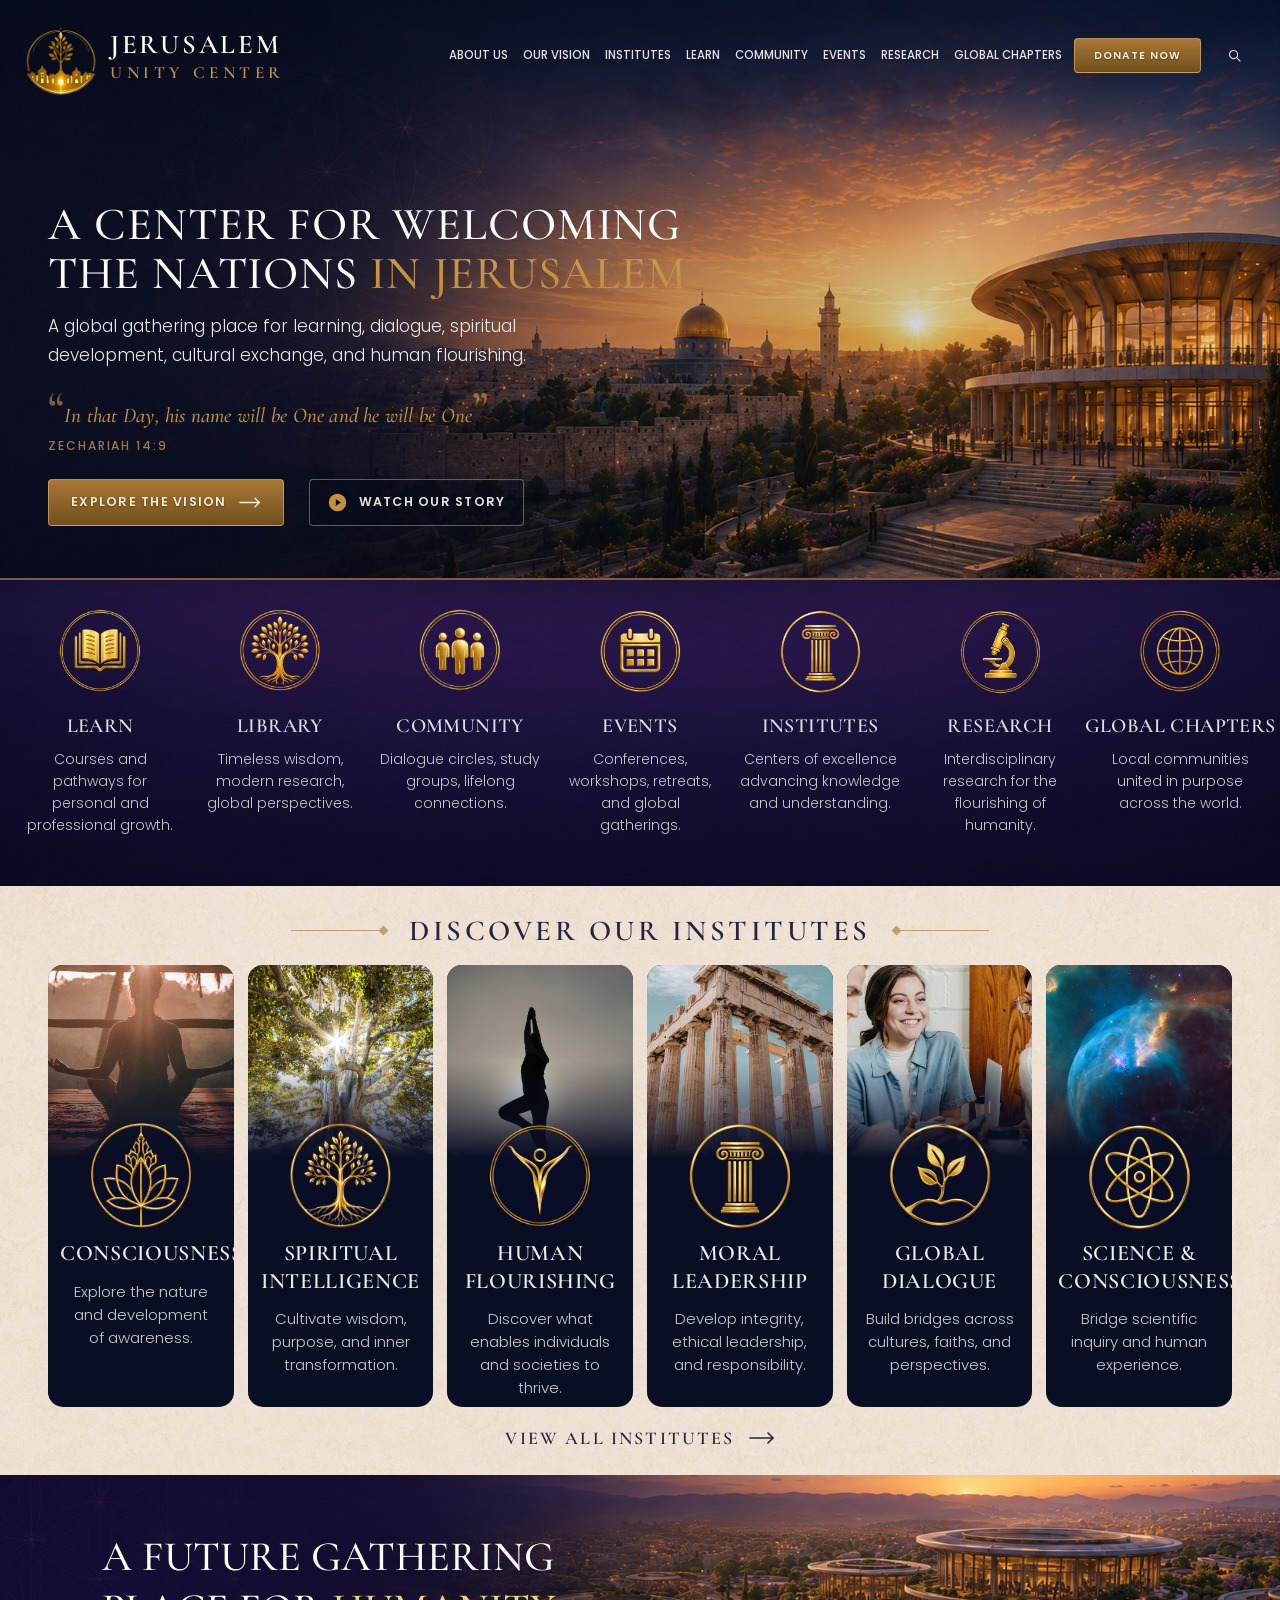
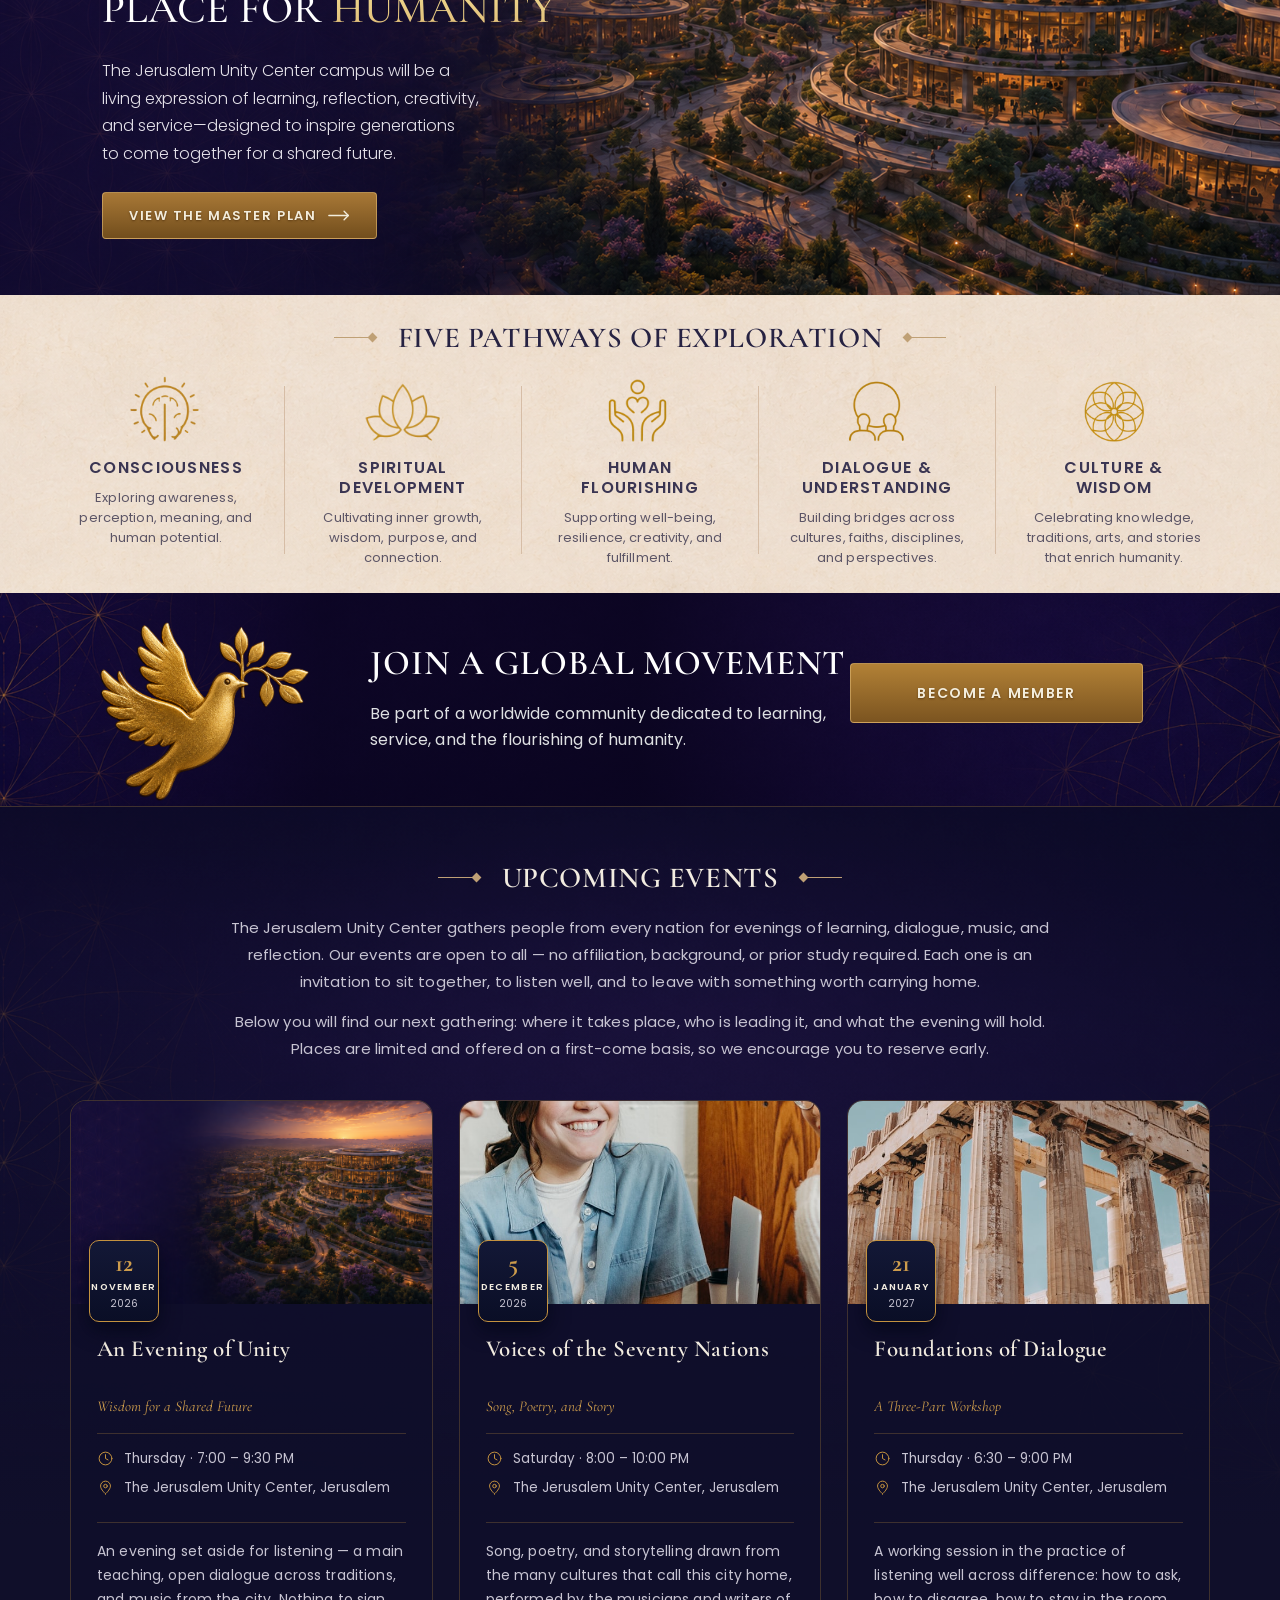
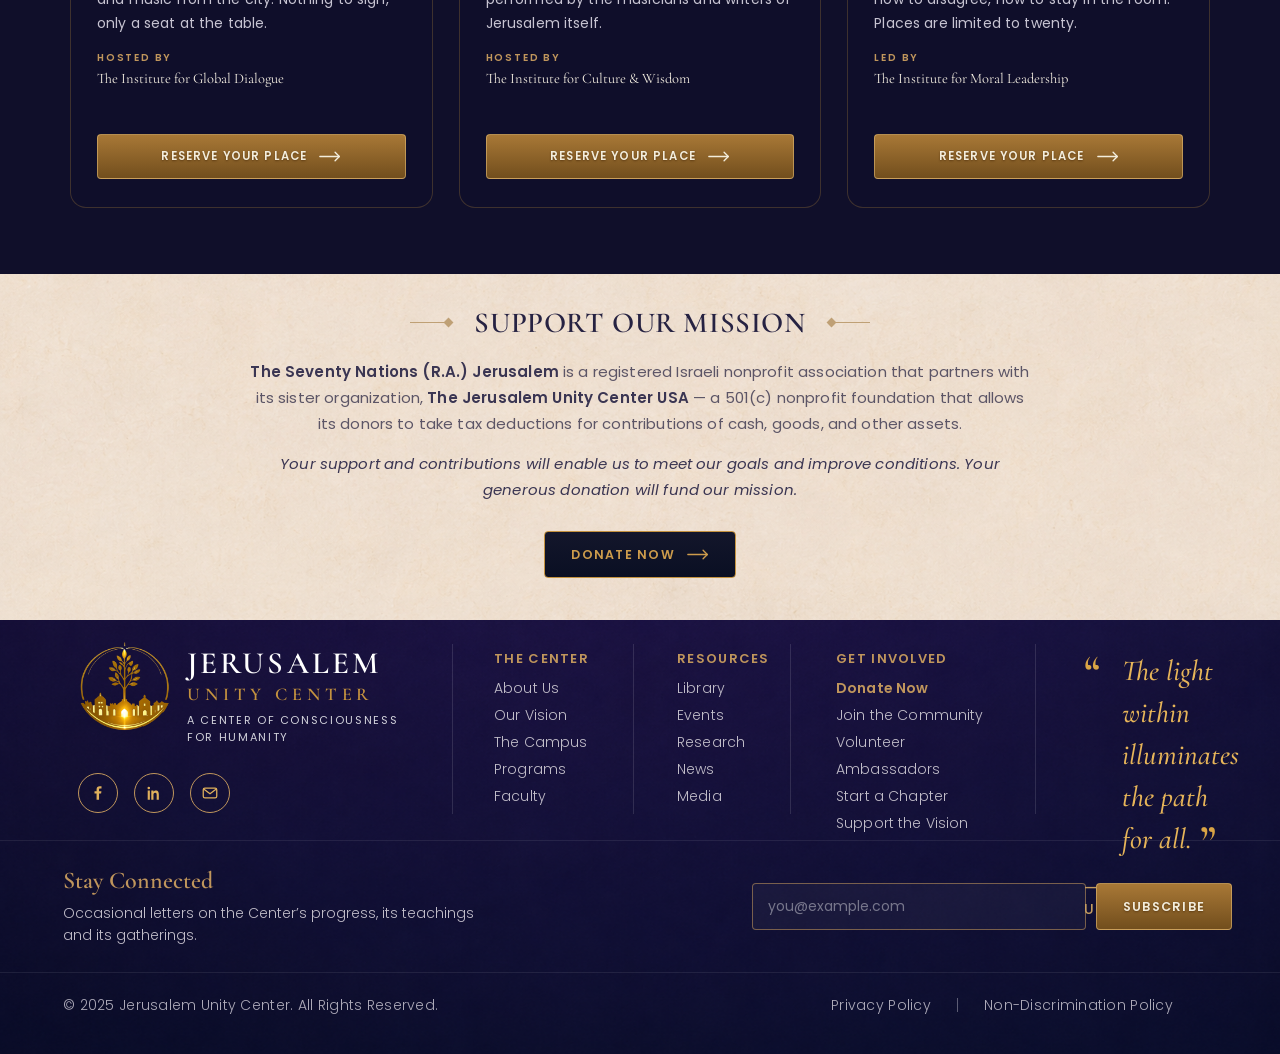
==== commit 766232a0: "Add Privacy Policy and Non-Discrimination Policy pages Both pages use the client-supplied copy verba" ====
--- a/index.html
+++ b/index.html
@@ -493,9 +493,9 @@
     <div class="shell footer-bottom">
       <p class="footer-copy">&copy; 2025 Jerusalem Unity Center. All Rights Reserved.</p>
       <div class="footer-legal">
-        <a href="#">Privacy Policy</a>
+        <a href="privacy-policy.html">Privacy Policy</a>
         <span class="legal-sep" aria-hidden="true"></span>
-        <a href="#">Terms of Use</a>
+        <a href="non-discrimination-policy.html">Non-Discrimination Policy</a>
       </div>
     </div>
 
--- a/style.css
+++ b/style.css
@@ -4124,6 +4124,670 @@
     margin-top: 6px;
   }
 
+  /* The nav collapse itself now lives in its own (wider) block
+     below — see "HEADER NAV COLLAPSE (max-width: 1104px)". */
+
+  /* ---- Hero --------------------------------------------------- */
+
+  .hero {
+    height: auto;
+    min-height: 560px;
+    background-position: 60% 25%;
+  }
+
+  /* Stronger, more even overlay so white text reads over the
+     portrait crop */
+  .hero::before {
+    background: linear-gradient(
+      180deg,
+      rgba(9, 11, 26, 0.55) 0%,
+      rgba(9, 11, 26, 0.38) 55%,
+      rgba(9, 11, 26, 0.55) 100%
+    );
+  }
+
+  /* Scaled 56px emblem reaches ~88px down; keep a clear gap
+     below it before the heading starts */
+  .hero-content {
+    padding-top: 140px;
+    padding-bottom: 56px;
+  }
+
+  .hero-heading {
+    font-size: 42px;
+    line-height: 48px;
+  }
+
+  .hero-sub {
+    max-width: 100%;
+    font-size: 15px;
+    line-height: 26px;
+  }
+
+  .hero-quote {
+    max-width: 100%;
+    margin-top: 22px;
+    margin-bottom: 30px;
+    text-align: center;
+  }
+
+  /* Scales with the viewport so the quote always lands as a clean
+     1–2 line centered block; balance splits the two lines evenly
+     instead of leaving a short widow line */
+  .hero-quote-text {
+    font-size: clamp(15px, 4.6vw, 18px);
+    line-height: 1.5;
+    text-wrap: balance;
+  }
+
+  /* The footer's decorative .qmark sizing (46px/38px, line-height 1)
+     leaks onto the hero quote marks and makes them wrap onto their
+     own lines on narrow screens; flow them inline with the text */
+  .hero-quote-text .qmark {
+    font-size: 1em;
+    line-height: inherit;
+    font-style: inherit;
+    font-weight: inherit;
+    vertical-align: baseline;
+  }
+
+  .hero-quote-cite {
+    display: block;
+    margin-top: 8px;
+    text-align: center;
+  }
+
+  .hero-ctas {
+    flex-direction: column;
+    align-items: stretch;
+    gap: 14px;
+    margin-top: 26px;
+  }
+
+  .hero-ctas .btn {
+    width: 100%;
+  }
+
+  /* ---- Section 2: seven-icon strip ---------------------------- */
+
+  .pillars {
+    padding: 28px 20px 40px;
+    background-size: cover;
+  }
+
+  .pillars-row {
+    display: grid;
+    grid-template-columns: repeat(2, 1fr);
+    gap: 32px 16px;
+  }
+
+  /* 7th item (Global Chapters) centers across both columns */
+  .pillar:last-child {
+    grid-column: 1 / -1;
+  }
+
+  .pillar-title {
+    white-space: normal;
+    font-size: 18px;
+  }
+
+  .pillar-desc {
+    font-size: 13px;
+    line-height: 20px;
+  }
+
+  /* ---- Section 3: institutes cards ----------------------------- */
+
+  .institutes {
+    padding: 34px 0 32px;
+  }
+
+  .institutes-heading {
+    font-size: 22px;
+    gap: 12px;
+  }
+
+  .heading-orn {
+    width: 36px;
+  }
+
+  .institutes-row {
+    display: grid;
+    grid-template-columns: repeat(2, 1fr);
+    gap: 16px 14px;
+    margin-top: 22px;
+  }
+
+  .institute-card {
+    height: auto;
+    padding-bottom: 22px;
+  }
+
+  .card-media {
+    height: 160px;
+  }
+
+  .card-title {
+    font-size: 19px;
+  }
+
+  .card-desc {
+    font-size: 14px;
+    line-height: 21px;
+  }
+
+  .institutes-viewall {
+    margin-top: 26px;
+    font-size: 16px;
+  }
+
+  /* ---- Section 4: future-gathering banner ---------------------- */
+
+  .future-banner {
+    height: auto;
+    background-position: 66% 50%;
+  }
+
+  /* Full-bleed navy wash: portrait crop puts text over the campus
+     image, so the overlay must cover the whole banner */
+  .future-banner::before {
+    background: linear-gradient(
+      180deg,
+      rgba(13, 7, 35, 0.66) 0%,
+      rgba(13, 7, 35, 0.55) 100%
+    );
+  }
+
+  .future-inner {
+    padding: 52px 20px 56px;
+  }
+
+  .future-heading {
+    font-size: 32px;
+    line-height: 40px;
+  }
+
+  .future-sub {
+    max-width: 100%;
+    font-size: 15px;
+    line-height: 25px;
+    margin-top: 18px;
+  }
+
+  /* ---- Section 5: five pathways --------------------------------- */
+
+  .pathways {
+    padding: 32px 0 36px;
+  }
+
+  .pathways-heading {
+    font-size: 22px;
+    gap: 12px;
+  }
+
+  .pathways-row {
+    display: grid;
+    grid-template-columns: repeat(2, 1fr);
+    gap: 34px 16px;
+    margin-top: 26px;
+  }
+
+  /* Vertical gold dividers make no sense in a stacked grid */
+  .pathway-divider {
+    display: none;
+  }
+
+  /* 5th item centers across both columns */
+  .pathway:last-child {
+    grid-column: 1 / -1;
+  }
+
+  /* ---- Section 6: join-a-movement dove banner ------------------- */
+
+  .join-banner {
+    height: auto;
+    /* Even overlay keeps the gold-network texture subtly visible
+       across the whole stacked banner */
+    background:
+      linear-gradient(rgba(7, 3, 26, 0.78), rgba(7, 3, 26, 0.78)),
+      var(--s6-navy) url("assets/section6-bg.png") center / cover no-repeat;
+  }
+
+  .join-inner {
+    flex-direction: column;
+    height: auto;
+    padding-top: 34px;
+    padding-bottom: 42px;
+    text-align: center;
+  }
+
+  .join-dove {
+    width: 160px;
+    height: 160px;
+    margin: 0 auto;
+  }
+
+  .join-copy {
+    margin-left: 0;
+    margin-top: 4px;
+    flex-shrink: 1;
+  }
+
+  .join-heading {
+    white-space: normal;
+    font-size: 27px;
+    line-height: 1.2;
+  }
+
+  .join-desc {
+    max-width: 440px;
+    margin: 14px auto 0;
+    font-size: 15px;
+    line-height: 24px;
+  }
+
+  .btn-member {
+    width: 100%;
+    max-width: 293px;
+    height: 54px;
+    margin: 26px auto 0;
+  }
+
+  /* ---- Section 7: upcoming events -------------------------------- */
+
+  .events {
+    padding: 40px 0 46px;
+  }
+
+  .events-heading {
+    font-size: 22px;
+    gap: 12px;
+  }
+
+  .events-intro {
+    max-width: 100%;
+    padding: 0 4px;
+    font-size: 14px;
+    line-height: 24px;
+  }
+
+  .events-body {
+    margin-top: 28px;
+  }
+
+  .ev-card-body {
+    padding: 30px 22px 26px;
+  }
+
+  .ev-title {
+    font-size: 21px;
+  }
+
+  .ev-subtitle {
+    font-size: 14.5px;
+  }
+
+  /* Columns are narrow enough here that a reserved line count would
+     start clipping titles, so every card sizes to its own text from
+     this width down. The cards stay level all the same: the grid
+     equalises their height and .ev-gap keeps the CTAs on one line. */
+  .ev-clamp {
+    display: block;
+    overflow: visible;
+  }
+
+  .ev-title,
+  .ev-subtitle,
+  .ev-desc,
+  .ev-host-name,
+  .ev-factlist {
+    min-height: 0;
+  }
+
+  /* Full-width CTA, matching the mobile treatment of .btn-member */
+  .ev-cta {
+    display: flex;
+    width: 100%;
+  }
+
+  /* ---- Section 8: support our mission --------------------------- */
+
+  .support-mission {
+    padding: 32px 0 38px;
+  }
+
+  .support-heading {
+    font-size: 22px;
+    gap: 12px;
+  }
+
+  .support-text {
+    max-width: 100%;
+    padding: 0 4px;
+    font-size: 14px;
+    line-height: 24px;
+  }
+
+  /* ---- Footer ---------------------------------------------------- */
+
+  .footer-top {
+    display: grid;
+    grid-template-columns: 1fr 1fr;
+    gap: 30px 16px;
+    height: auto;
+    padding-top: 32px;
+    padding-bottom: 12px;
+  }
+
+  .footer-vline {
+    display: none;
+  }
+
+  .fcol-brand,
+  .fcol-center,
+  .fcol-resources,
+  .fcol-involved {
+    width: auto;
+  }
+
+  .fcol-brand {
+    grid-column: 1 / -1;
+  }
+
+  .fcol-quote {
+    grid-column: 1 / -1;
+    padding-left: 0;
+    padding-top: 10px;
+    padding-bottom: 6px;
+    text-align: center;
+  }
+
+  .footer-brand {
+    padding-left: 16px;
+  }
+
+  .footer-logo {
+    width: 64px;
+    height: 64px;
+  }
+
+  .footer-brand-text {
+    margin-left: 14px;
+    margin-top: 2px;
+  }
+
+  .footer-brand-name {
+    font-size: 24px;
+  }
+
+  .footer-brand-sub {
+    font-size: 15px;
+  }
+
+  .footer-brand-tagline {
+    font-size: 10px;
+    line-height: 15px;
+  }
+
+  .footer-social {
+    padding-left: 0;
+    margin-top: 22px;
+    flex-wrap: wrap;
+  }
+
+  .fcol-links {
+    padding-top: 0;
+  }
+
+  .fcol-center,
+  .fcol-resources,
+  .fcol-involved {
+    padding-left: 0;
+  }
+
+  /* Comfortable tap pitch on the link lists */
+  .fcol-list li + li {
+    margin-top: 12px;
+  }
+
+  .fcol-list a {
+    white-space: normal;
+  }
+
+  /* Wide enough (and small enough) that the sentence wraps once at
+     most; balance splits the two lines evenly */
+  .footer-quote {
+    max-width: 30ch;
+    margin: 0 auto;
+    padding-left: 0;
+    font-size: clamp(18px, 5vw, 22px);
+    line-height: 1.5;
+    text-wrap: balance;
+  }
+
+  .qmark {
+    font-size: 34px;
+  }
+
+  /* Quote marks flow inline with the centered text; same
+     line-height-0 + downward nudge the desktop close mark uses,
+     so neither mark inflates or floats off its line */
+  .qmark-open {
+    position: relative;
+    top: 7px;
+    line-height: 0;
+    margin-right: 6px;
+  }
+
+  .qmark-close {
+    top: 7px;
+    margin-left: 6px;
+  }
+
+  .footer-quote-attr {
+    margin-top: 14px;
+  }
+
+  /* Newsletter: copy above, form below, both centered */
+  .footer-news {
+    flex-direction: column;
+    align-items: stretch;
+    gap: 18px;
+    padding-left: 20px;   /* back to the shell's own gutter */
+    padding-top: 24px;
+    padding-bottom: 24px;
+    text-align: center;
+  }
+
+  .fnews-heading {
+    font-size: 21px;
+  }
+
+  .fnews-text {
+    max-width: 40ch;
+    margin: 6px auto 0;
+    font-size: 13.5px;
+    line-height: 21px;
+  }
+
+  .fnews-form {
+    width: 100%;
+    max-width: 420px;
+    margin: 0 auto;
+  }
+
+  /* Bottom bar: copyright above, legal links below */
+  .footer-bottom {
+    flex-direction: column;
+    justify-content: center;
+    gap: 10px;
+    height: auto;
+    padding: 20px 20px 26px;
+    text-align: center;
+  }
+
+  /* "Non-Discrimination Policy" is long enough to overflow a small
+     phone beside "Privacy Policy", so the pair wraps and the
+     divider between them drops out once they stack. */
+  .footer-legal {
+    flex-wrap: wrap;
+    justify-content: center;
+    gap: 8px 20px;
+  }
+
+  /* ---- Membership enquiry modal -------------------------------- */
+
+  .member-overlay {
+    padding: 16px;
+    align-items: flex-start;
+  }
+
+  .member-modal {
+    padding: 38px 24px 30px;
+    max-height: calc(100vh - 32px);
+  }
+
+  .member-title {
+    font-size: 28px;
+  }
+
+  /* Single column: side-by-side 47px fields get too cramped to
+     read their labels below this width. */
+  .mf-grid {
+    grid-template-columns: 1fr;
+    gap: 15px;
+  }
+
+  .member-done-title {
+    font-size: 26px;
+  }
+
+  /* ---- Watch Our Story lightbox -------------------------------- */
+
+  .story-progress {
+    gap: 4px;
+    padding: 12px 16px 0;
+  }
+
+  /* Chapter names don't fit next to a 3px segment on a phone */
+  .story-seg em {
+    display: none;
+  }
+
+  .story-topbar {
+    top: 26px;
+    padding: 0 16px;
+    justify-content: flex-end;
+  }
+
+  .story-kicker {
+    display: none;
+  }
+
+  .story-slide {
+    padding: 68px 0 92px;
+  }
+
+  .story-center,
+  .story-copy {
+    width: 100%;
+    padding: 0 20px;
+  }
+
+  /* Photo chapters read better centered once the copy column
+     is as wide as the frame */
+  .story-copy {
+    text-align: center;
+  }
+
+  .story-copy .story-p {
+    max-width: 100%;
+  }
+
+  .story-veil {
+    background:
+      linear-gradient(180deg, rgba(5, 7, 15, 0.75) 0%, rgba(5, 7, 15, 0.55) 45%, rgba(5, 7, 15, 0.9) 100%);
+  }
+
+  .story-brand {
+    letter-spacing: 0.10em;
+  }
+
+  .story-icons {
+    gap: 20px 10px;
+    margin-top: 28px;
+  }
+
+  .story-icons-7 {
+    grid-template-columns: repeat(4, 1fr);
+  }
+
+  .story-icons-5 {
+    grid-template-columns: repeat(3, 1fr);
+  }
+
+  .story-icon span {
+    margin-top: 8px;
+    font-size: 9px;
+    letter-spacing: 0.06em;
+  }
+
+  .story-tiles {
+    grid-template-columns: repeat(3, 1fr);
+    gap: 8px;
+    margin-top: 26px;
+  }
+
+  .story-tile img {
+    height: 120px;
+  }
+
+  .story-tile figcaption {
+    padding: 18px 4px 7px;
+    font-size: 8px;
+    letter-spacing: 0.04em;
+  }
+
+  .story-end-ctas {
+    flex-direction: column;
+    gap: 10px;
+    margin-top: 26px;
+  }
+
+  .story-end-ctas .btn {
+    width: 100%;
+    max-width: 280px;
+  }
+
+  .story-controls {
+    gap: 12px;
+    padding: 0 16px 22px;
+  }
+
+  .story-count {
+    right: 16px;
+    bottom: 34px;
+    font-size: 9.5px;
+  }
+
+}
+
+/* ============================================================
+   HEADER NAV COLLAPSE (max-width: 1104px)
+
+   The desktop header — 88px emblem, eight nav items at a 29px
+   gap, Donate pill and search — needs about 1305px of room. It
+   used to stay on screen all the way down to 769px, which made
+   every page scroll sideways on tablets and small laptops.
+
+   These are the same rules that used to sit in the 768px block,
+   moved up to the width where the header actually stops fitting.
+   Phones are unaffected (768 is inside 1104); the 1105–1304px
+   band is handled by the compact tier below.
+   ============================================================ */
+
+@media (max-width: 1104px) {
+
   /* Desktop pill button + search hidden; Support lives in the
      dropdown (cloned .nav-support) */
   .header-actions {
@@ -4209,638 +4873,113 @@
     border-bottom: 1px solid var(--btn-bevel);
   }
 
-  /* ---- Hero --------------------------------------------------- */
-
-  .hero {
-    height: auto;
-    min-height: 560px;
-    background-position: 60% 25%;
-  }
-
-  /* Stronger, more even overlay so white text reads over the
-     portrait crop */
-  .hero::before {
-    background: linear-gradient(
-      180deg,
-      rgba(9, 11, 26, 0.55) 0%,
-      rgba(9, 11, 26, 0.38) 55%,
-      rgba(9, 11, 26, 0.55) 100%
-    );
-  }
-
-  /* Scaled 56px emblem reaches ~88px down; keep a clear gap
-     below it before the heading starts */
-  .hero-content {
-    padding-top: 140px;
-    padding-bottom: 56px;
-  }
-
-  .hero-heading {
-    font-size: 42px;
-    line-height: 48px;
-  }
-
-  .hero-sub {
-    max-width: 100%;
-    font-size: 15px;
-    line-height: 26px;
-  }
-
-  .hero-quote {
-    max-width: 100%;
-    margin-top: 22px;
-    margin-bottom: 30px;
-    text-align: center;
-  }
-
-  /* Scales with the viewport so the quote always lands as a clean
-     1–2 line centered block; balance splits the two lines evenly
-     instead of leaving a short widow line */
-  .hero-quote-text {
-    font-size: clamp(15px, 4.6vw, 18px);
-    line-height: 1.5;
-    text-wrap: balance;
-  }
-
-  /* The footer's decorative .qmark sizing (46px/38px, line-height 1)
-     leaks onto the hero quote marks and makes them wrap onto their
-     own lines on narrow screens; flow them inline with the text */
-  .hero-quote-text .qmark {
-    font-size: 1em;
-    line-height: inherit;
-    font-style: inherit;
-    font-weight: inherit;
-    vertical-align: baseline;
-  }
-
-  .hero-quote-cite {
-    display: block;
-    margin-top: 8px;
-    text-align: center;
-  }
-
-  .hero-ctas {
-    flex-direction: column;
-    align-items: stretch;
-    gap: 14px;
-    margin-top: 26px;
-  }
-
-  .hero-ctas .btn {
-    width: 100%;
-  }
-
-  /* ---- Section 2: seven-icon strip ---------------------------- */
-
-  .pillars {
-    padding: 28px 20px 40px;
-    background-size: cover;
-  }
-
-  .pillars-row {
-    display: grid;
-    grid-template-columns: repeat(2, 1fr);
-    gap: 32px 16px;
-  }
-
-  /* 7th item (Global Chapters) centers across both columns */
-  .pillar:last-child {
-    grid-column: 1 / -1;
-  }
-
-  .pillar-title {
-    white-space: normal;
-    font-size: 18px;
-  }
-
-  .pillar-desc {
-    font-size: 13px;
-    line-height: 20px;
-  }
-
-  /* ---- Section 3: institutes cards ----------------------------- */
-
-  .institutes {
-    padding: 34px 0 32px;
-  }
-
-  .institutes-heading {
-    font-size: 22px;
-    gap: 12px;
-  }
-
-  .heading-orn {
-    width: 36px;
-  }
-
-  .institutes-row {
-    display: grid;
-    grid-template-columns: repeat(2, 1fr);
-    gap: 16px 14px;
-    margin-top: 22px;
-  }
-
-  .institute-card {
-    height: auto;
-    padding-bottom: 22px;
-  }
-
-  .card-media {
-    height: 160px;
-  }
-
-  .card-title {
-    font-size: 19px;
-  }
-
-  .card-desc {
-    font-size: 14px;
-    line-height: 21px;
-  }
-
-  .institutes-viewall {
-    margin-top: 26px;
-    font-size: 16px;
-  }
-
-  /* ---- Section 4: future-gathering banner ---------------------- */
-
-  .future-banner {
-    height: auto;
-    background-position: 66% 50%;
-  }
-
-  /* Full-bleed navy wash: portrait crop puts text over the campus
-     image, so the overlay must cover the whole banner */
-  .future-banner::before {
-    background: linear-gradient(
-      180deg,
-      rgba(13, 7, 35, 0.66) 0%,
-      rgba(13, 7, 35, 0.55) 100%
-    );
-  }
-
-  .future-inner {
-    padding: 52px 20px 56px;
-  }
-
-  .future-heading {
-    font-size: 32px;
-    line-height: 40px;
-  }
-
-  .future-sub {
-    max-width: 100%;
-    font-size: 15px;
-    line-height: 25px;
-    margin-top: 18px;
-  }
-
-  /* ---- Section 5: five pathways --------------------------------- */
-
-  .pathways {
-    padding: 32px 0 36px;
-  }
-
-  .pathways-heading {
-    font-size: 22px;
-    gap: 12px;
-  }
-
-  .pathways-row {
-    display: grid;
-    grid-template-columns: repeat(2, 1fr);
-    gap: 34px 16px;
-    margin-top: 26px;
-  }
-
-  /* Vertical gold dividers make no sense in a stacked grid */
-  .pathway-divider {
+}
+
+/* ============================================================
+   HEADER — COMPACT DESKTOP (1105px – 1304px)
+
+   Wide enough to keep the full horizontal nav, too narrow for it
+   at full size. Tightening the emblem, the tagline, the nav gap
+   and the shell padding buys back the ~200px needed. At 1305px
+   and up nothing here applies and the approved header is intact.
+   ============================================================ */
+
+@media (min-width: 1105px) and (max-width: 1304px) {
+
+  .header-inner {
+    padding-left: 28px;
+    padding-right: 28px;
+  }
+
+  .logo {
+    width: 68px;
+    height: 68px;
+  }
+
+  .brand-text {
+    margin-left: 14px;
+  }
+
+  /* The two-line tagline is the widest part of the brand block */
+  .brand-tagline {
     display: none;
   }
 
-  /* 5th item centers across both columns */
-  .pathway:last-child {
-    grid-column: 1 / -1;
-  }
-
-  /* ---- Section 6: join-a-movement dove banner ------------------- */
-
-  .join-banner {
-    height: auto;
-    /* Even overlay keeps the gold-network texture subtly visible
-       across the whole stacked banner */
-    background:
-      linear-gradient(rgba(7, 3, 26, 0.78), rgba(7, 3, 26, 0.78)),
-      var(--s6-navy) url("assets/section6-bg.png") center / cover no-repeat;
-  }
-
-  .join-inner {
-    flex-direction: column;
-    height: auto;
-    padding-top: 34px;
-    padding-bottom: 42px;
-    text-align: center;
-  }
-
-  .join-dove {
-    width: 160px;
-    height: 160px;
-    margin: 0 auto;
-  }
-
-  .join-copy {
-    margin-left: 0;
-    margin-top: 4px;
-    flex-shrink: 1;
-  }
-
-  .join-heading {
-    white-space: normal;
-    font-size: 27px;
-    line-height: 1.2;
-  }
-
-  .join-desc {
-    max-width: 440px;
-    margin: 14px auto 0;
-    font-size: 15px;
-    line-height: 24px;
-  }
-
-  .btn-member {
-    width: 100%;
-    max-width: 293px;
-    height: 54px;
-    margin: 26px auto 0;
-  }
-
-  /* ---- Section 7: upcoming events -------------------------------- */
-
-  .events {
-    padding: 40px 0 46px;
-  }
-
-  .events-heading {
-    font-size: 22px;
-    gap: 12px;
-  }
-
-  .events-intro {
-    max-width: 100%;
-    padding: 0 4px;
-    font-size: 14px;
-    line-height: 24px;
-  }
-
-  .events-body {
-    margin-top: 28px;
-  }
-
-  .ev-card-body {
-    padding: 30px 22px 26px;
-  }
-
-  .ev-title {
-    font-size: 21px;
-  }
-
-  .ev-subtitle {
-    font-size: 14.5px;
-  }
-
-  /* Columns are narrow enough here that a reserved line count would
-     start clipping titles, so every card sizes to its own text from
-     this width down. The cards stay level all the same: the grid
-     equalises their height and .ev-gap keeps the CTAs on one line. */
-  .ev-clamp {
-    display: block;
-    overflow: visible;
-  }
-
-  .ev-title,
-  .ev-subtitle,
-  .ev-desc,
-  .ev-host-name,
-  .ev-factlist {
-    min-height: 0;
-  }
-
-  /* Full-width CTA, matching the mobile treatment of .btn-member */
-  .ev-cta {
-    display: flex;
-    width: 100%;
-  }
-
-  /* ---- Section 8: support our mission --------------------------- */
-
-  .support-mission {
-    padding: 32px 0 38px;
-  }
-
-  .support-heading {
-    font-size: 22px;
-    gap: 12px;
-  }
-
-  .support-text {
-    max-width: 100%;
-    padding: 0 4px;
-    font-size: 14px;
-    line-height: 24px;
-  }
-
-  /* ---- Footer ---------------------------------------------------- */
+  .site-nav {
+    gap: 15px;
+  }
+
+  .site-nav a {
+    font-size: 11.5px;
+    letter-spacing: 0;
+  }
+
+  .header-actions {
+    margin-left: 12px;
+  }
+
+}
+
+/* ============================================================
+   FOOTER — TABLET / SMALL LAPTOP (769px – 1248px)
+
+   The desktop footer is a five-column flex row of fixed widths
+   (404 + 180 + 156 + 244 + the quote) that bottoms out at about
+   1249px. Below that it used to push past the viewport and give
+   every page a horizontal scrollbar.
+
+   Here it becomes the same stacked arrangement the phone layout
+   uses — brand across the top, the three link lists in a row,
+   the quote centred underneath — without inheriting any of the
+   phone type sizes. At 1249px and up the original row returns.
+   ============================================================ */
+
+@media (min-width: 769px) and (max-width: 1248px) {
 
   .footer-top {
     display: grid;
-    grid-template-columns: 1fr 1fr;
-    gap: 30px 16px;
+    grid-template-columns: repeat(3, minmax(0, 1fr));
+    gap: 34px 24px;
     height: auto;
     padding-top: 32px;
-    padding-bottom: 12px;
+    padding-bottom: 26px;
   }
 
   .footer-vline {
     display: none;
   }
 
-  .fcol-brand,
+  .fcol-brand {
+    grid-column: 1 / -1;
+    width: auto;
+  }
+
   .fcol-center,
   .fcol-resources,
   .fcol-involved {
     width: auto;
-  }
-
-  .fcol-brand {
-    grid-column: 1 / -1;
+    padding-left: 0;
   }
 
   .fcol-quote {
     grid-column: 1 / -1;
+    width: auto;
     padding-left: 0;
-    padding-top: 10px;
-    padding-bottom: 6px;
+    padding-top: 4px;
     text-align: center;
   }
 
-  .footer-brand {
-    padding-left: 16px;
-  }
-
-  .footer-logo {
-    width: 64px;
-    height: 64px;
-  }
-
-  .footer-brand-text {
-    margin-left: 14px;
-    margin-top: 2px;
-  }
-
-  .footer-brand-name {
-    font-size: 24px;
-  }
-
-  .footer-brand-sub {
-    font-size: 15px;
-  }
-
-  .footer-brand-tagline {
-    font-size: 10px;
-    line-height: 15px;
-  }
-
-  .footer-social {
-    padding-left: 0;
-    margin-top: 22px;
-    flex-wrap: wrap;
-  }
-
-  .fcol-links {
-    padding-top: 0;
-  }
-
-  .fcol-center,
-  .fcol-resources,
-  .fcol-involved {
-    padding-left: 0;
-  }
-
-  /* Comfortable tap pitch on the link lists */
-  .fcol-list li + li {
-    margin-top: 12px;
-  }
-
-  .fcol-list a {
-    white-space: normal;
-  }
-
-  /* Wide enough (and small enough) that the sentence wraps once at
-     most; balance splits the two lines evenly */
+  /* The quote keeps its 300px measure but now centres in the row
+     instead of hanging off the left edge of a full-width column. */
   .footer-quote {
-    max-width: 30ch;
     margin: 0 auto;
     padding-left: 0;
-    font-size: clamp(18px, 5vw, 22px);
-    line-height: 1.5;
-    text-wrap: balance;
-  }
-
-  .qmark {
-    font-size: 34px;
-  }
-
-  /* Quote marks flow inline with the centered text; same
-     line-height-0 + downward nudge the desktop close mark uses,
-     so neither mark inflates or floats off its line */
-  .qmark-open {
-    position: relative;
-    top: 7px;
-    line-height: 0;
-    margin-right: 6px;
-  }
-
-  .qmark-close {
-    top: 7px;
-    margin-left: 6px;
-  }
-
-  .footer-quote-attr {
-    margin-top: 14px;
-  }
-
-  /* Newsletter: copy above, form below, both centered */
-  .footer-news {
-    flex-direction: column;
-    align-items: stretch;
-    gap: 18px;
-    padding-left: 20px;   /* back to the shell's own gutter */
-    padding-top: 24px;
-    padding-bottom: 24px;
-    text-align: center;
-  }
-
-  .fnews-heading {
-    font-size: 21px;
-  }
-
-  .fnews-text {
-    max-width: 40ch;
-    margin: 6px auto 0;
-    font-size: 13.5px;
-    line-height: 21px;
-  }
-
-  .fnews-form {
-    width: 100%;
-    max-width: 420px;
-    margin: 0 auto;
-  }
-
-  /* Bottom bar: copyright above, legal links below */
+  }
+
+  /* The bottom bar's asymmetric desktop inset is tuned for 1440 */
   .footer-bottom {
-    flex-direction: column;
-    justify-content: center;
-    gap: 10px;
-    height: auto;
-    padding: 20px 20px 26px;
-    text-align: center;
-  }
-
-  /* ---- Membership enquiry modal -------------------------------- */
-
-  .member-overlay {
-    padding: 16px;
-    align-items: flex-start;
-  }
-
-  .member-modal {
-    padding: 38px 24px 30px;
-    max-height: calc(100vh - 32px);
-  }
-
-  .member-title {
-    font-size: 28px;
-  }
-
-  /* Single column: side-by-side 47px fields get too cramped to
-     read their labels below this width. */
-  .mf-grid {
-    grid-template-columns: 1fr;
-    gap: 15px;
-  }
-
-  .member-done-title {
-    font-size: 26px;
-  }
-
-  /* ---- Watch Our Story lightbox -------------------------------- */
-
-  .story-progress {
-    gap: 4px;
-    padding: 12px 16px 0;
-  }
-
-  /* Chapter names don't fit next to a 3px segment on a phone */
-  .story-seg em {
-    display: none;
-  }
-
-  .story-topbar {
-    top: 26px;
-    padding: 0 16px;
-    justify-content: flex-end;
-  }
-
-  .story-kicker {
-    display: none;
-  }
-
-  .story-slide {
-    padding: 68px 0 92px;
-  }
-
-  .story-center,
-  .story-copy {
-    width: 100%;
-    padding: 0 20px;
-  }
-
-  /* Photo chapters read better centered once the copy column
-     is as wide as the frame */
-  .story-copy {
-    text-align: center;
-  }
-
-  .story-copy .story-p {
-    max-width: 100%;
-  }
-
-  .story-veil {
-    background:
-      linear-gradient(180deg, rgba(5, 7, 15, 0.75) 0%, rgba(5, 7, 15, 0.55) 45%, rgba(5, 7, 15, 0.9) 100%);
-  }
-
-  .story-brand {
-    letter-spacing: 0.10em;
-  }
-
-  .story-icons {
-    gap: 20px 10px;
-    margin-top: 28px;
-  }
-
-  .story-icons-7 {
-    grid-template-columns: repeat(4, 1fr);
-  }
-
-  .story-icons-5 {
-    grid-template-columns: repeat(3, 1fr);
-  }
-
-  .story-icon span {
-    margin-top: 8px;
-    font-size: 9px;
-    letter-spacing: 0.06em;
-  }
-
-  .story-tiles {
-    grid-template-columns: repeat(3, 1fr);
-    gap: 8px;
-    margin-top: 26px;
-  }
-
-  .story-tile img {
-    height: 120px;
-  }
-
-  .story-tile figcaption {
-    padding: 18px 4px 7px;
-    font-size: 8px;
-    letter-spacing: 0.04em;
-  }
-
-  .story-end-ctas {
-    flex-direction: column;
-    gap: 10px;
-    margin-top: 26px;
-  }
-
-  .story-end-ctas .btn {
-    width: 100%;
-    max-width: 280px;
-  }
-
-  .story-controls {
-    gap: 12px;
-    padding: 0 16px 22px;
-  }
-
-  .story-count {
-    right: 16px;
-    bottom: 34px;
-    font-size: 9.5px;
+    padding-left: 48px;
+    padding-right: 48px;
   }
 
 }
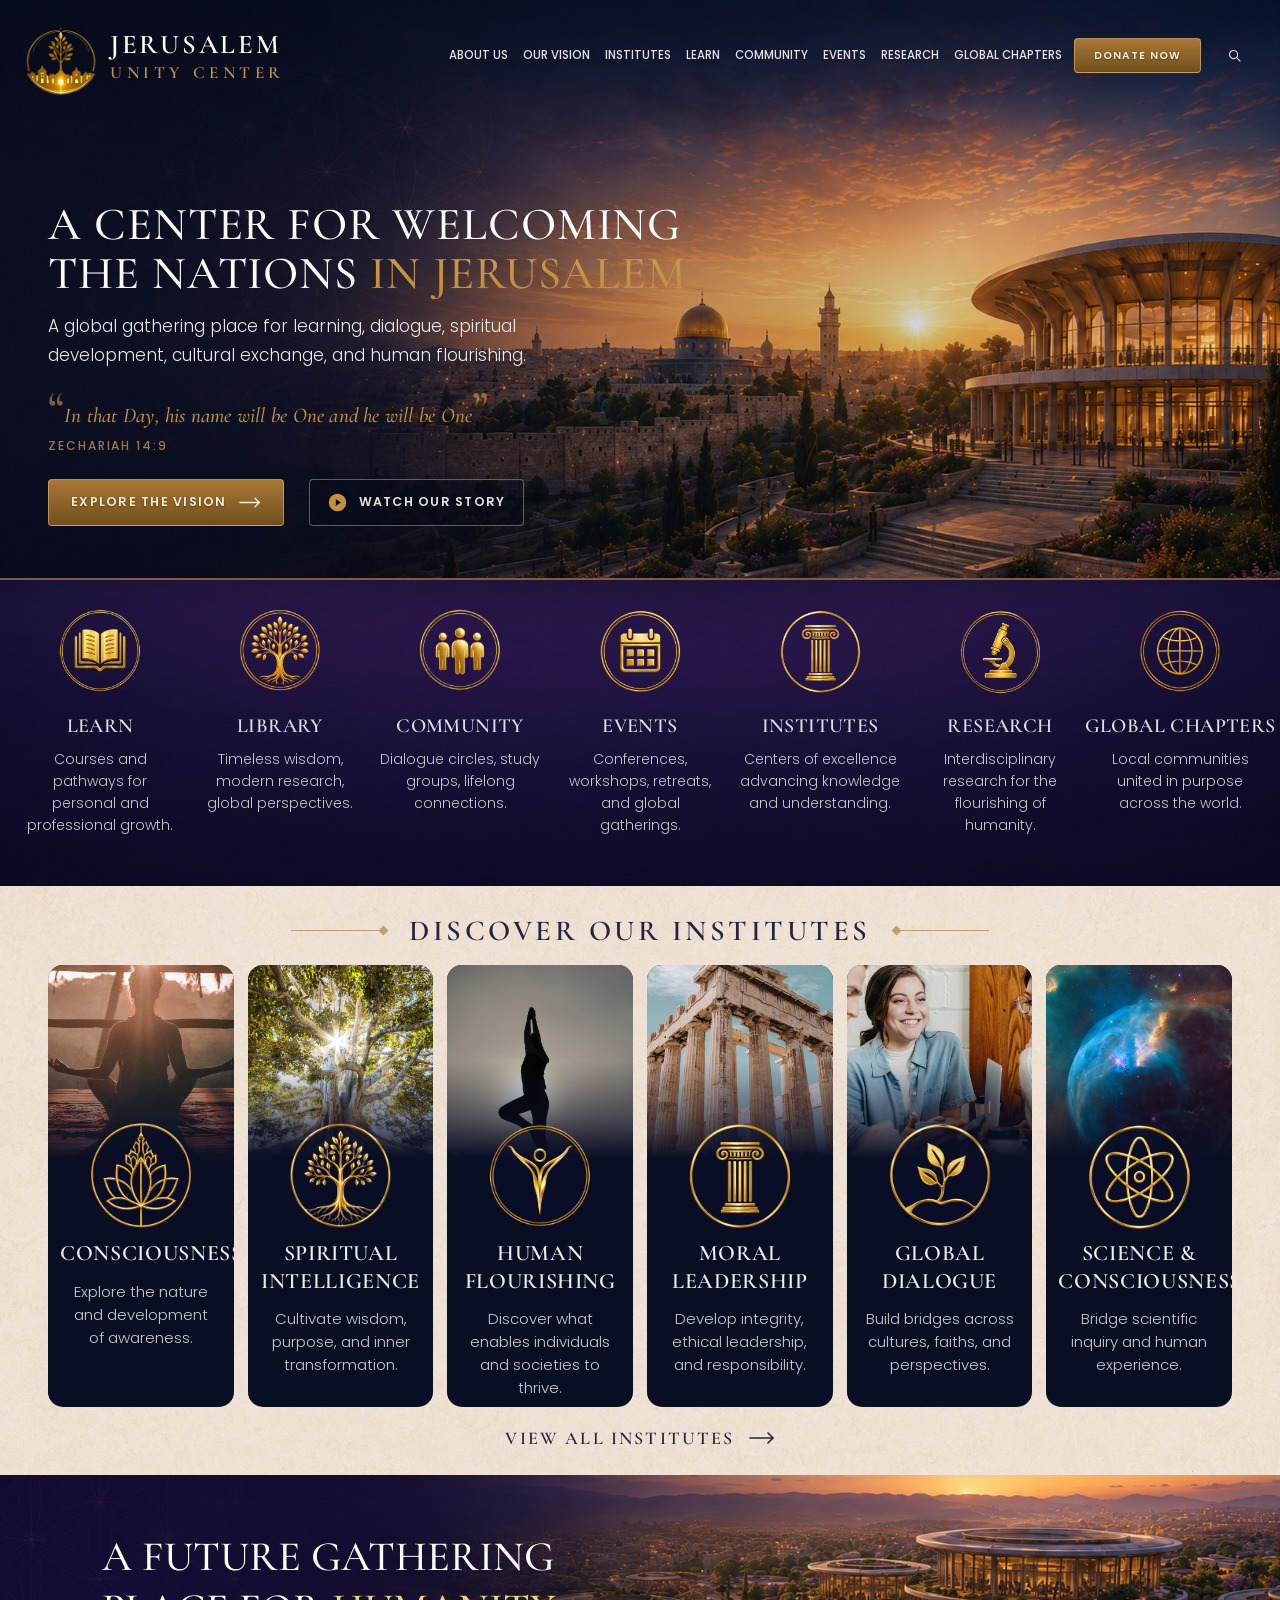
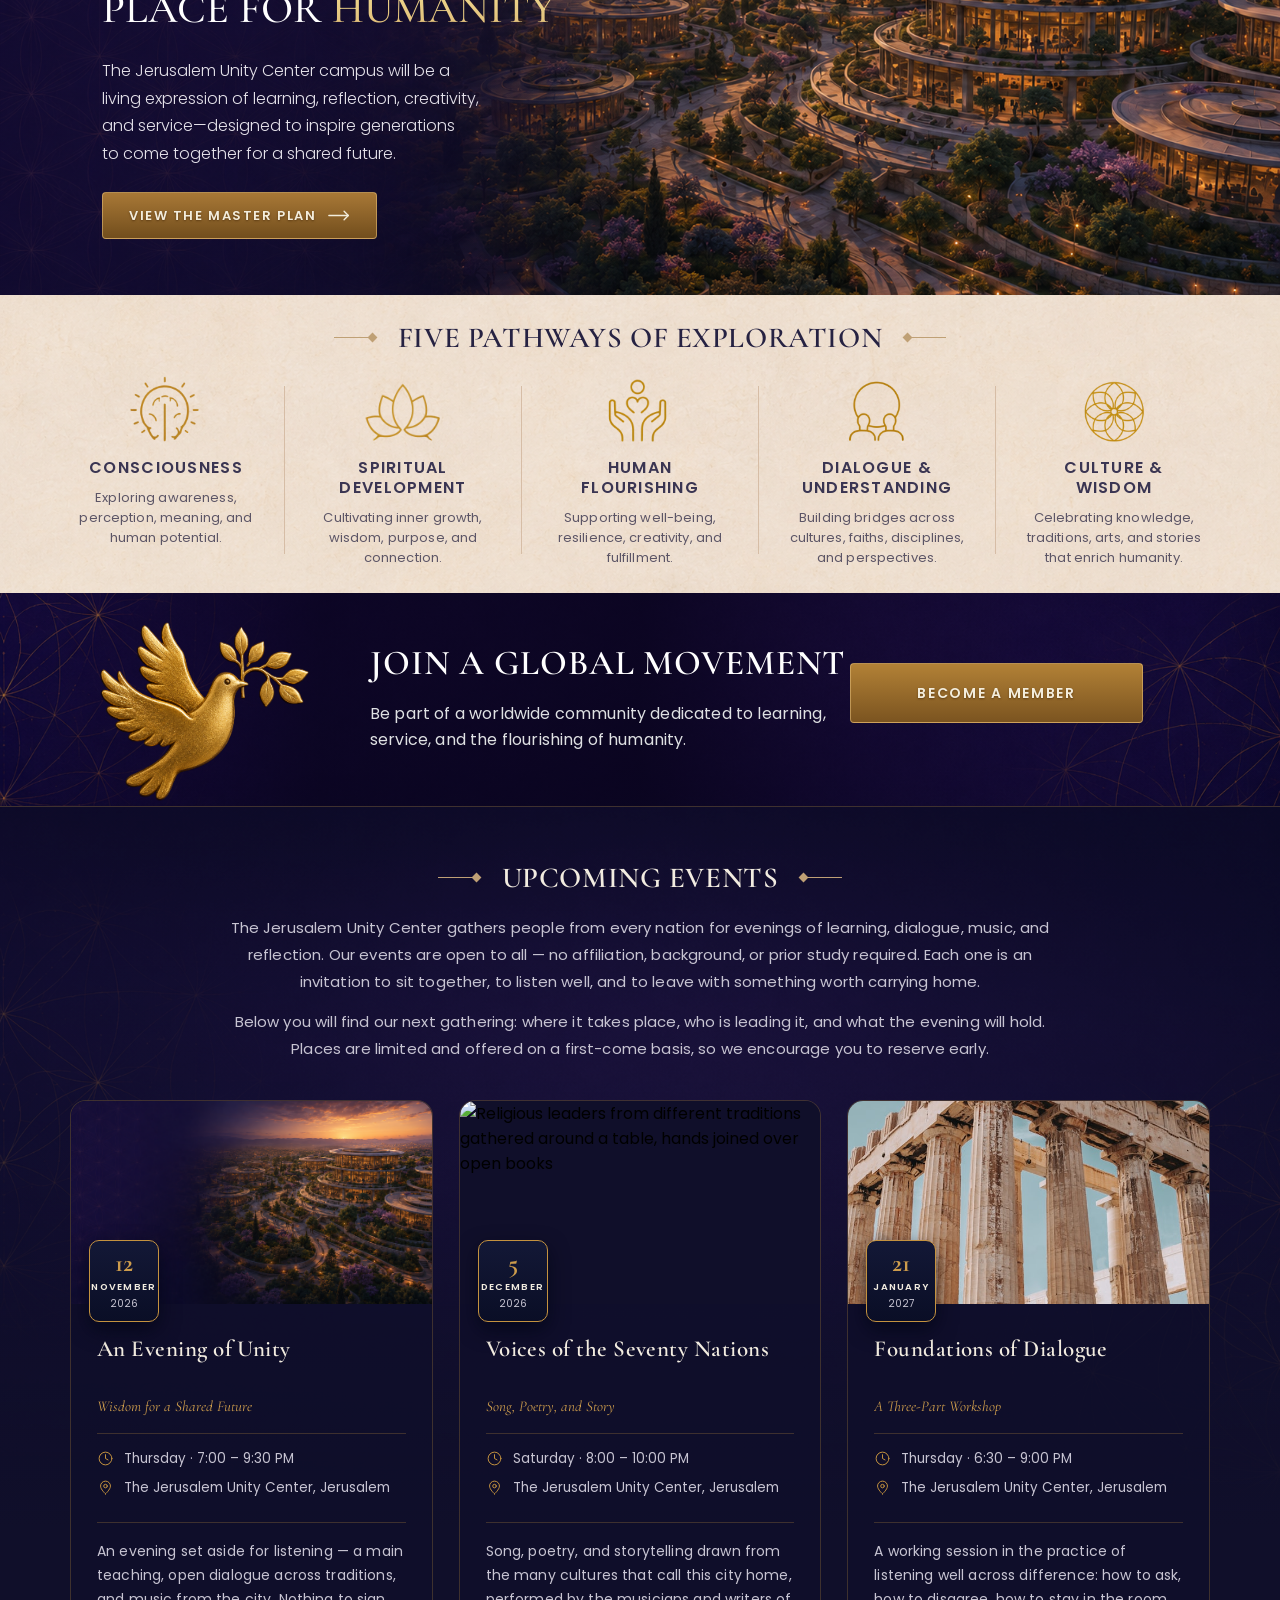
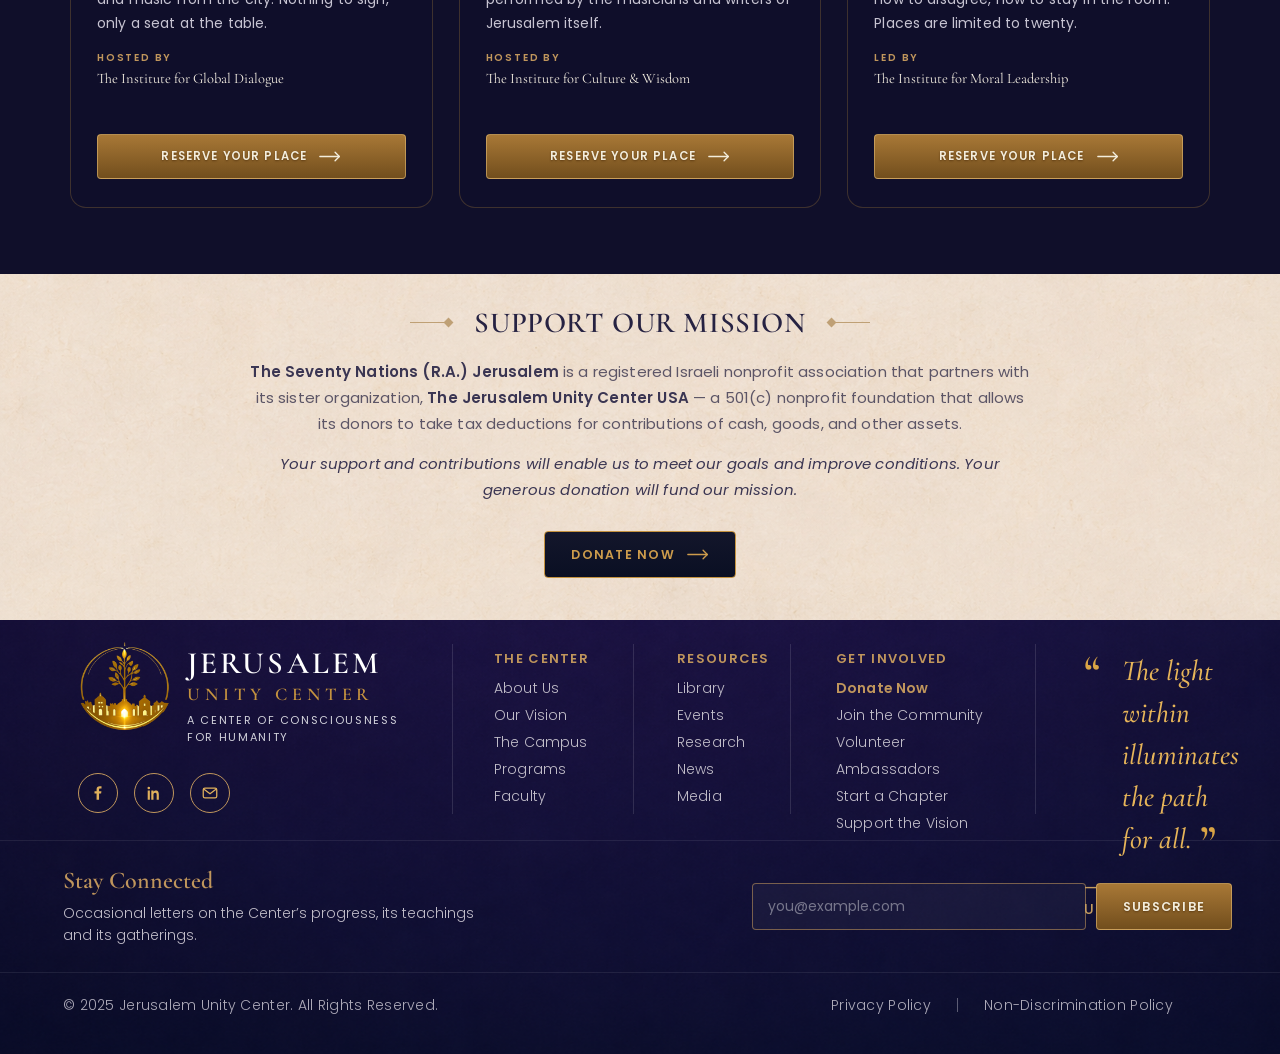
==== commit f0f35d56: "Wire all forms to Web3Forms and point contact links to info@jerusalemunity.org Newsletter signup, th" ====
--- a/index.html
+++ b/index.html
@@ -76,7 +76,10 @@
         <cite class="hero-quote-cite">Zechariah 14:9</cite>
       </blockquote>
       <div class="hero-ctas">
-        <a href="#explore" class="btn btn-primary">
+        <!-- Lands mid-Section 4, on "A Future Gathering Place for
+             Humanity" and its "View the Master Plan" button. The href
+             is the no-JS fallback: it still reaches that section. -->
+        <a href="#vision" class="btn btn-primary js-vision-scroll">
           Explore the Vision
           <svg class="icon-arrow" viewBox="0 0 26 12" fill="none" stroke="currentColor" stroke-width="1.6" stroke-linecap="round" stroke-linejoin="round">
             <line x1="1" y1="6" x2="24" y2="6"></line>
@@ -397,7 +400,7 @@
               <path d="M6.5 8.7H3.6V21h2.9zM5.05 3.5a1.72 1.72 0 1 0 0 3.44 1.72 1.72 0 0 0 0-3.44zM14.4 8.5c-1.6 0-2.66.87-3.1 1.7h-.05V8.7H8.4V21h2.9v-6.1c0-1.6.3-3.16 2.28-3.16 1.95 0 1.98 1.83 1.98 3.26V21h2.9v-6.58c0-3.1-.67-5.92-4.06-5.92z"/>
             </svg>
           </a>
-          <a class="social-link" href="mailto:theseventynations@gmail.com" aria-label="Email">
+          <a class="social-link" href="mailto:info@jerusalemunity.org" aria-label="Email">
             <svg viewBox="0 0 24 24" fill="none" stroke="currentColor" stroke-width="1.7" stroke-linecap="round" stroke-linejoin="round" aria-hidden="true">
               <rect x="3" y="5.4" width="18" height="13.2" rx="2.2"></rect>
               <path d="M4 7l8 6 8-6"></path>
@@ -508,9 +511,14 @@
        the closing slide of Watch Our Story) and by landing on
        index.html#join-modal from another page.
 
+       A trigger carrying data-event opens the same form in
+       reservation mode: the heading, the preselected interest and
+       the subject line all switch to that event. The "Reserve Your
+       Place" buttons in Section 7 are built that way.
+
        Submissions go out through submitMembership() in the script
        below, which posts to Web3Forms via forms.js and lands in
-       Info@marianneparadise.org.
+       info@jerusalemunity.org.
        ========================================================== -->
   <div class="member-overlay" id="member-modal" role="dialog" aria-modal="true" aria-labelledby="member-modal-title" aria-describedby="member-modal-sub">
     <div class="member-modal">
@@ -519,6 +527,8 @@
       <div class="member-head">
         <h3 class="member-title" id="member-modal-title">Join the Movement</h3>
         <p class="member-sub" id="member-modal-sub">Tell us a little about yourself and how you would like to take part. A member of our team will be in touch.</p>
+        <!-- Names the event in reservation mode; hidden otherwise. -->
+        <p class="mf-event-note" id="mf-event-note" hidden></p>
       </div>
 
       <form class="member-form" novalidate>
@@ -529,6 +539,11 @@
           <label for="mf-website">Website</label>
           <input id="mf-website" name="website" type="text" tabindex="-1" autocomplete="off">
         </div>
+
+        <!-- Set by the trigger in reservation mode, blank otherwise.
+             Carried through to the email so the reply knows which
+             evening is being asked about. -->
+        <input id="mf-event" name="event" type="hidden" value="">
 
         <div class="mf-grid">
 
@@ -569,6 +584,7 @@
                 <option value="volunteer">Volunteering</option>
                 <option value="ambassador">Becoming an Ambassador</option>
                 <option value="chapter">Starting a Chapter</option>
+                <option value="event">Reserving a place at an event</option>
                 <option value="general">General enquiry</option>
               </select>
             </div>
@@ -1083,15 +1099,15 @@
         },
         host: { label: 'Hosted by', name: 'The Institute for Global Dialogue' },
         blurb: 'An evening set aside for listening — a main teaching, open dialogue across traditions, and music from the city. Nothing to sign, only a seat at the table.',
-        cta: {
-          label: 'Reserve Your Place',
-          href: 'mailto:theseventynations@gmail.com?subject=Reservation%20%E2%80%94%20An%20Evening%20of%20Unity%2C%2012%20November%202026'
-        }
+        /* label only: the renderer turns this into a reservation
+           trigger for the Join the Movement form, naming the event
+           from the title and date above. */
+        cta: { label: 'Reserve Your Place' }
       },
 
       {
-        image: 'assets/institute-global-dialogue.jpg',
-        imageAlt: 'Participants in conversation around a table',
+        image: 'assets/religious-leaders.png',
+        imageAlt: 'Religious leaders from different traditions gathered around a table, hands joined over open books',
         title: 'Voices of the Seventy Nations',
         subtitle: 'Song, Poetry, and Story',
         date: {
@@ -1107,10 +1123,7 @@
         },
         host: { label: 'Hosted by', name: 'The Institute for Culture & Wisdom' },
         blurb: 'Song, poetry, and storytelling drawn from the many cultures that call this city home, performed by the musicians and writers of Jerusalem itself.',
-        cta: {
-          label: 'Reserve Your Place',
-          href: 'mailto:theseventynations@gmail.com?subject=Reservation%20%E2%80%94%20Voices%20of%20the%20Seventy%20Nations%2C%205%20December%202026'
-        }
+        cta: { label: 'Reserve Your Place' }
       },
 
       {
@@ -1131,10 +1144,7 @@
         },
         host: { label: 'Led by', name: 'The Institute for Moral Leadership' },
         blurb: 'A working session in the practice of listening well across difference: how to ask, how to disagree, how to stay in the room. Places are limited to twenty.',
-        cta: {
-          label: 'Reserve Your Place',
-          href: 'mailto:theseventynations@gmail.com?subject=Reservation%20%E2%80%94%20Foundations%20of%20Dialogue%2C%2021%20January%202027'
-        }
+        cta: { label: 'Reserve Your Place' }
       }
 
     ];
@@ -1201,6 +1211,17 @@
         return html + '</div>';
       }
 
+      /* "An Evening of Unity — Thursday, 12 November 2026": how a
+         reservation names its event, on screen and in the email. Built
+         from the card's own fields, so editing JUC_EVENTS above is
+         still the only place an event is described. */
+      function eventRef(ev) {
+        var date = ev.date || {};
+        var day = [date.day, date.month, date.year].filter(Boolean).join(' ');
+        var when = [date.weekday, day].filter(Boolean).join(', ');
+        return when ? ev.title + ' — ' + when : ev.title;
+      }
+
       function eventCard(ev) {
         var date = ev.date || {};
         var loc = ev.location || {};
@@ -1231,8 +1252,19 @@
         }
 
         if (ev.cta && ev.cta.label) {
+          /* An explicit cta.href makes the button a plain link — a
+             ticketing page, say. With no href it becomes a trigger for
+             the reservation form, which handles the rest. */
+          var cls = 'btn btn-primary ev-cta';
+          var attrs = 'href="' + esc(ev.cta.href || '#join-modal') + '"';
+
+          if (!ev.cta.href) {
+            cls += ' js-member-open';
+            attrs += ' data-interest="event" data-event="' + esc(eventRef(ev)) + '"';
+          }
+
           html += '<span class="ev-gap" aria-hidden="true"></span>' +
-                  '<a class="btn btn-primary ev-cta" href="' + esc(ev.cta.href || '#') + '">' + esc(ev.cta.label) + ARROW + '</a>';
+                  '<a class="' + cls + '" ' + attrs + '>' + esc(ev.cta.label) + ARROW + '</a>';
         }
 
         return html + '</div></article>';
@@ -1272,6 +1304,26 @@
           }
         });
       }
+    })();
+
+    /* ==========================================================
+       HERO CTA — "Explore the Vision"
+
+       Parks Section 4 in the MIDDLE of the viewport rather than at
+       its top, so "A Future Gathering Place for Humanity" and the
+       "View the Master Plan" button both land in front of the
+       reader — the master plan is then the obvious next click.
+       Plain anchors top-align, hence the handler.
+       ========================================================== */
+    (function () {
+      var cta = document.querySelector('.js-vision-scroll');
+      var target = document.getElementById('vision');
+      if (!cta || !target || !target.scrollIntoView) return;
+
+      cta.addEventListener('click', function (e) {
+        e.preventDefault();
+        target.scrollIntoView({ behavior: 'smooth', block: 'center' });
+      });
     })();
 
     /* ==========================================================
@@ -1299,6 +1351,17 @@
       var messageEl = overlay.querySelector('#mf-message');
       var countEl = overlay.querySelector('.mf-count-n');
       var countryEl = overlay.querySelector('#mf-country');
+
+      /* Reservation mode: rewritten heading, and the event carried
+         in a hidden field so the email says which evening it is. */
+      var titleEl = overlay.querySelector('.member-title');
+      var subEl = overlay.querySelector('.member-sub');
+      var eventNote = overlay.querySelector('#mf-event-note');
+      var eventEl = overlay.querySelector('#mf-event');
+      var doneTitle = overlay.querySelector('.member-done-title');
+      var DEFAULT_TITLE = titleEl.textContent;
+      var DEFAULT_SUB = subEl.textContent;
+      var DEFAULT_DONE_TITLE = doneTitle.textContent;
 
       var lastFocus = null;
       var sending = false;
@@ -1439,6 +1502,15 @@
         FIELDS.forEach(function (field) { showFieldError(field, ''); });
         setSending(false);
         showPanel('form');
+
+        /* Back out of reservation mode — the next opener may be the
+           plain "Become a Member" button. */
+        eventEl.value = '';
+        eventNote.hidden = true;
+        eventNote.textContent = '';
+        titleEl.textContent = DEFAULT_TITLE;
+        subEl.textContent = DEFAULT_SUB;
+        doneTitle.textContent = DEFAULT_DONE_TITLE;
       }
 
       /* The dialog's accessible name has to follow whichever panel is
@@ -1453,11 +1525,24 @@
 
       var interestEl = overlay.querySelector('#mf-interest');
 
-      /* interest: optional value to preselect, so a trigger that already
-         says what it is ("Volunteer") does not ask again. */
-      function openModal(interest) {
+      /* interest:  optional value to preselect, so a trigger that already
+                    says what it is ("Volunteer") does not ask again.
+         eventName: set by a "Reserve Your Place" button. Switches the
+                    form into reservation mode for that event. */
+      function openModal(interest, eventName) {
         lastFocus = document.activeElement;
         resetForm();
+
+        if (eventName) {
+          interest = 'event';
+          eventEl.value = eventName;
+          eventNote.textContent = 'Reserving a place at: ' + eventName;
+          eventNote.hidden = false;
+          titleEl.textContent = 'Reserve Your Place';
+          subEl.textContent = 'Tell us who is coming and we will hold your place. A member of our team will confirm by email.';
+          doneTitle.textContent = 'Thank you — your place is held.';
+        }
+
         if (interest && interestEl.querySelector('option[value="' + interest + '"]')) {
           interestEl.value = interest;
         }
@@ -1480,7 +1565,7 @@
       document.querySelectorAll('.js-member-open').forEach(function (btn) {
         btn.addEventListener('click', function (e) {
           e.preventDefault();
-          openModal(btn.getAttribute('data-interest'));
+          openModal(btn.getAttribute('data-interest'), btn.getAttribute('data-event'));
         });
       });
 
@@ -1545,6 +1630,7 @@
         volunteer: 'volunteering',
         ambassador: 'the ambassador programme',
         chapter: 'starting a chapter',
+        event: 'your reservation',
         general: 'your enquiry'
       };
 
@@ -1570,6 +1656,7 @@
           country: countryEl.value,
           interest: overlay.querySelector('#mf-interest').value,
           message: messageEl.value.trim(),
+          event: eventEl.value,                    /* '' unless reserving */
           website: honeypot.value.trim(),          /* honeypot */
           submittedAt: new Date().toISOString()
         };
@@ -1578,7 +1665,7 @@
 
         submitMembership(payload).then(function () {
           var who = payload.name.split(' ')[0];
-          var what = INTEREST_LABEL[payload.interest] || 'your enquiry';
+          var what = payload.event || INTEREST_LABEL[payload.interest] || 'your enquiry';
           doneText.textContent = who
             + ', your details are with us. We will be in touch about '
             + what + ' at ' + payload.email + '.';
@@ -1596,7 +1683,7 @@
 
       /* ---- Submit --------------------------------------------------
          Goes out through JUC_FORMS.send() in forms.js, which posts to
-         Web3Forms and delivers to Info@marianneparadise.org. The access
+         Web3Forms and delivers to info@jerusalemunity.org. The access
          key lives in that file — this handler only shapes the email. */
       function submitMembership(payload) {
         /* Honeypot filled in => a bot. Look successful, send nothing. */
@@ -1608,16 +1695,23 @@
         var interestEl = overlay.querySelector('#mf-interest');
         var interest = interestEl.options[interestEl.selectedIndex].text;
 
+        /* A reservation deserves its own subject line, so the two kinds
+           of enquiry are told apart at a glance in the inbox. */
+        var subject = payload.event
+          ? 'Event reservation — ' + payload.event
+          : 'Membership enquiry (' + interest + ') — Jerusalem Unity Center';
+
         return window.JUC_FORMS.send({
-          subject: 'Membership enquiry (' + interest + ') — Jerusalem Unity Center',
+          subject: subject,
           from_name: 'Jerusalem Unity Center website',
-          form_name: 'Membership enquiry',
+          form_name: payload.event ? 'Event reservation' : 'Membership enquiry',
           name: payload.name,
           email: payload.email,
           replyto: payload.email,      /* replies go straight to the enquirer */
           phone: payload.phone,
           country: payload.country,
           interest: interest,
+          event: payload.event,        /* dropped when blank by send() */
           message: payload.message,
           submittedAt: payload.submittedAt
         });
--- a/style.css
+++ b/style.css
@@ -1644,6 +1644,29 @@
   color: var(--text-body);
 }
 
+/* Reservation mode only: a gold pill naming the event being booked,
+   so the visitor can see the form knows which evening they clicked. */
+.mf-event-note {
+  display: inline-block;
+  max-width: 100%;
+  margin: 14px auto 0;
+  padding: 7px 15px;
+  border: 1px solid var(--ghost-border);
+  border-radius: 999px;
+  background: rgba(196, 146, 63, 0.12);
+  font-size: 12px;
+  line-height: 18px;
+  letter-spacing: 0.01em;
+  color: var(--gold-hi);
+  text-wrap: balance;
+}
+
+/* An author display value beats the UA rule for [hidden], so the
+   pill has to be told to disappear explicitly. */
+.mf-event-note[hidden] {
+  display: none;
+}
+
 /* ---- Form ---------------------------------------------------- */
 
 .member-form {
@@ -3845,11 +3868,15 @@
   background: var(--s7-navy);
 }
 
+/* Fills the 16:9 frame edge to edge; whatever the photo's own
+   ratio, the overflow is trimmed evenly and the subject stays
+   centred. */
 .ev-media img {
   display: block;
   width: 100%;
   height: 100%;
   object-fit: cover;
+  object-position: center;
 }
 
 /* Stands in until the client supplies a photo for the event */
@@ -5174,6 +5201,12 @@
     font-size: 12.5px;
   }
 
+  .mf-event-note {
+    padding: 6px 13px;
+    font-size: 11.5px;
+    line-height: 17px;
+  }
+
   /* iOS zooms any input whose text is under 16px on focus, which
      leaves the modal off-centre; hold the fields at 16px. */
   .mf-input {
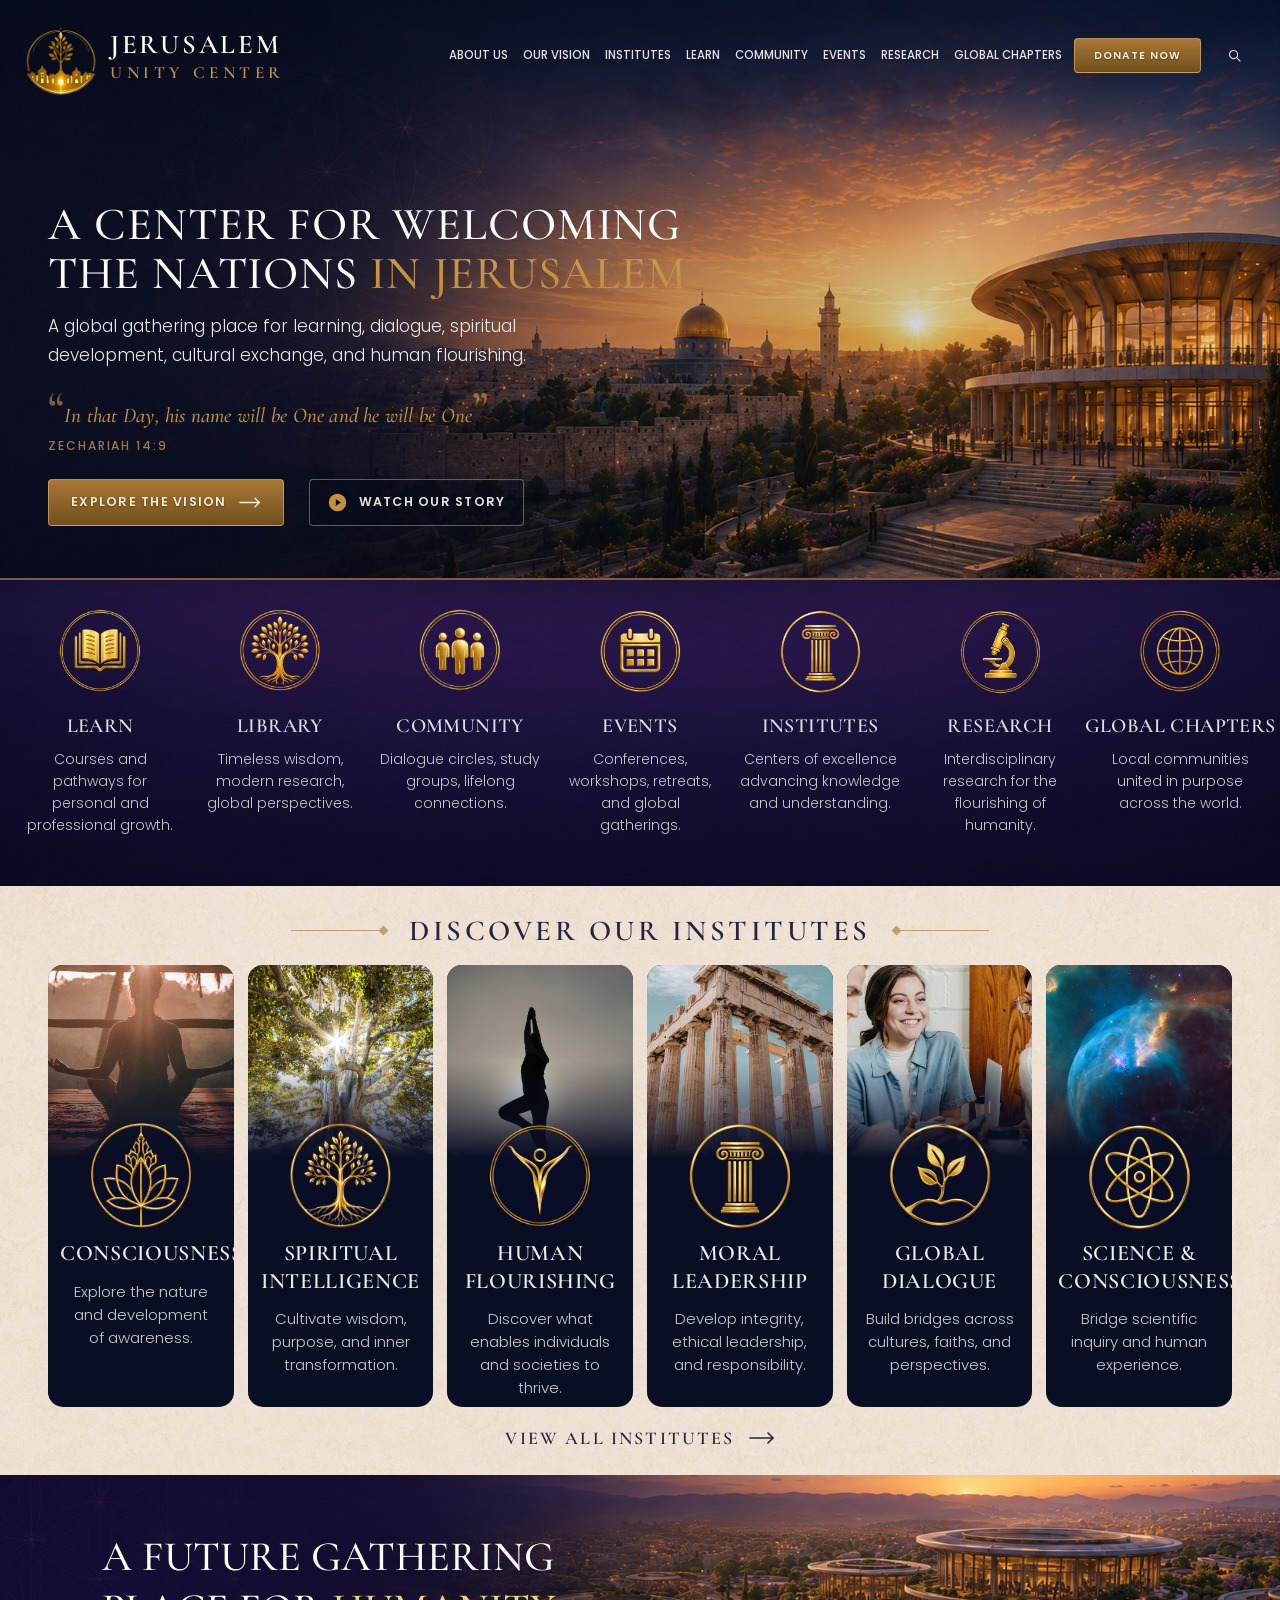
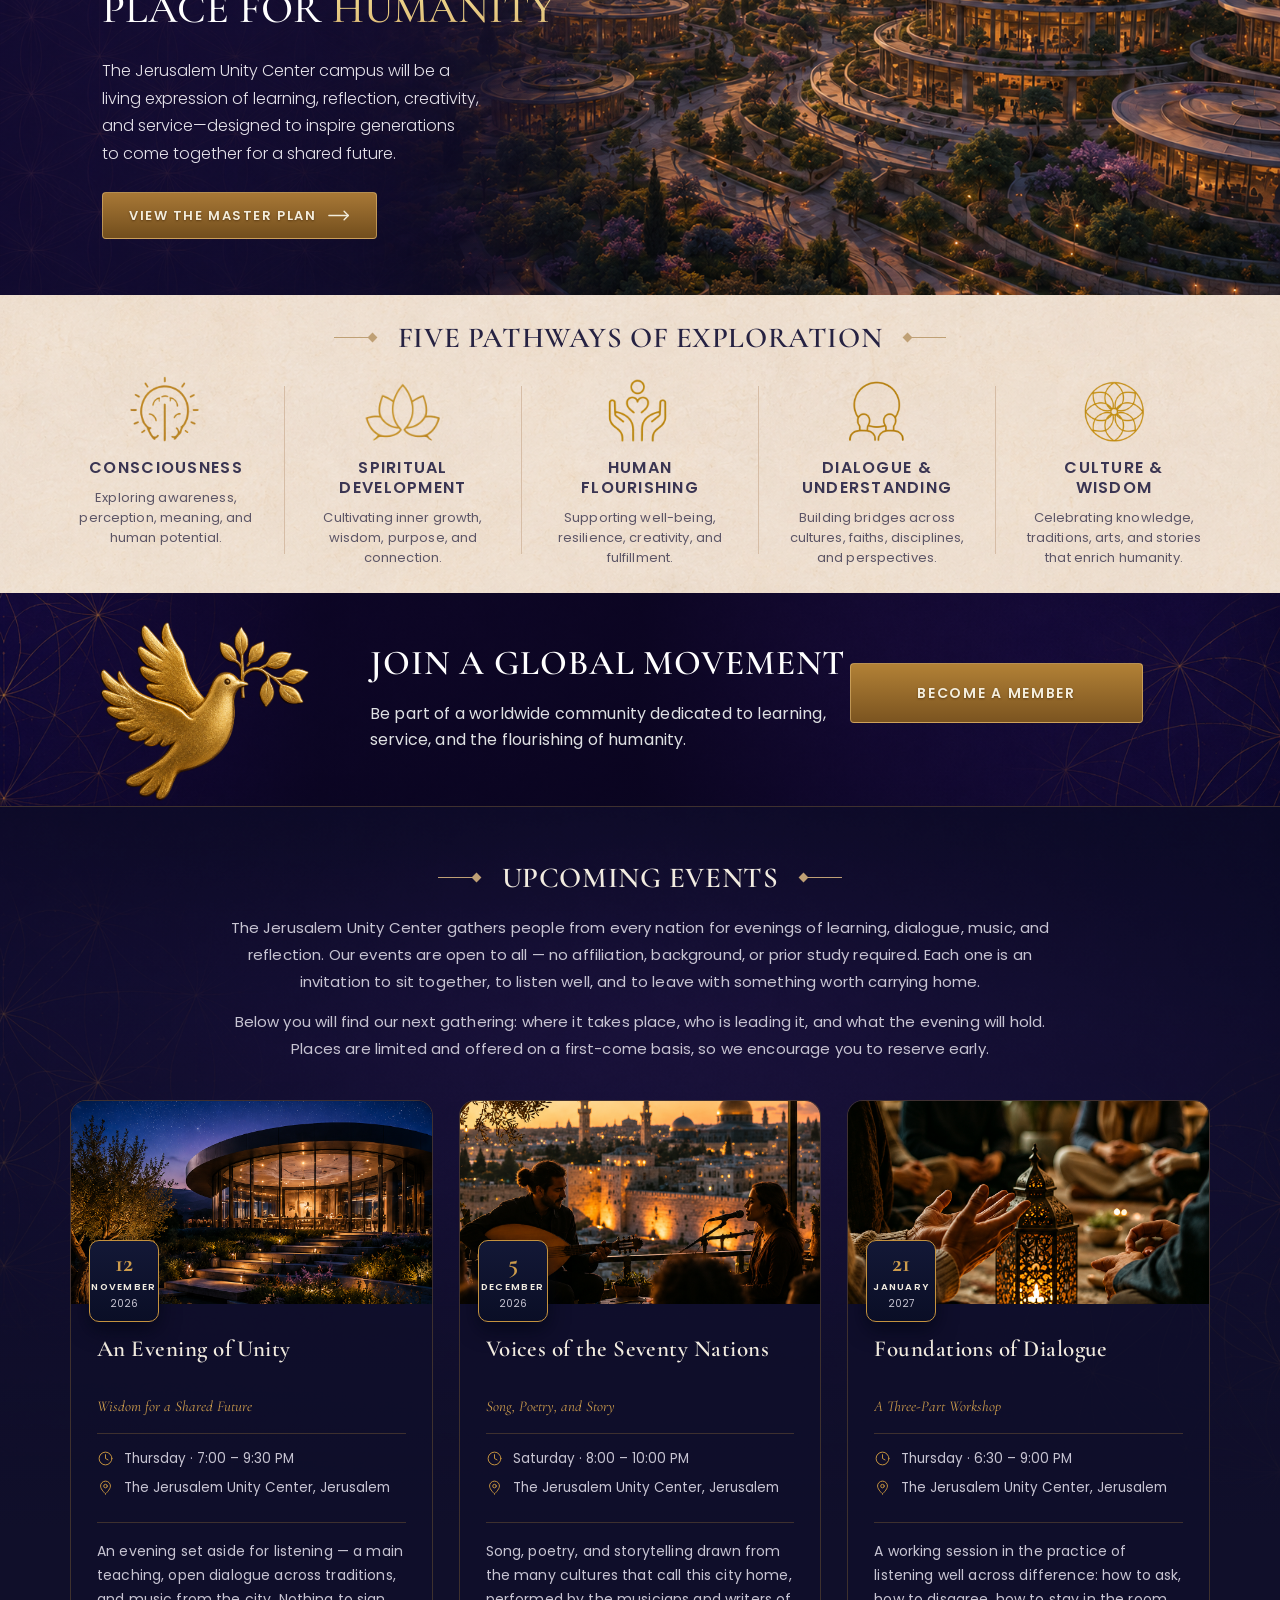
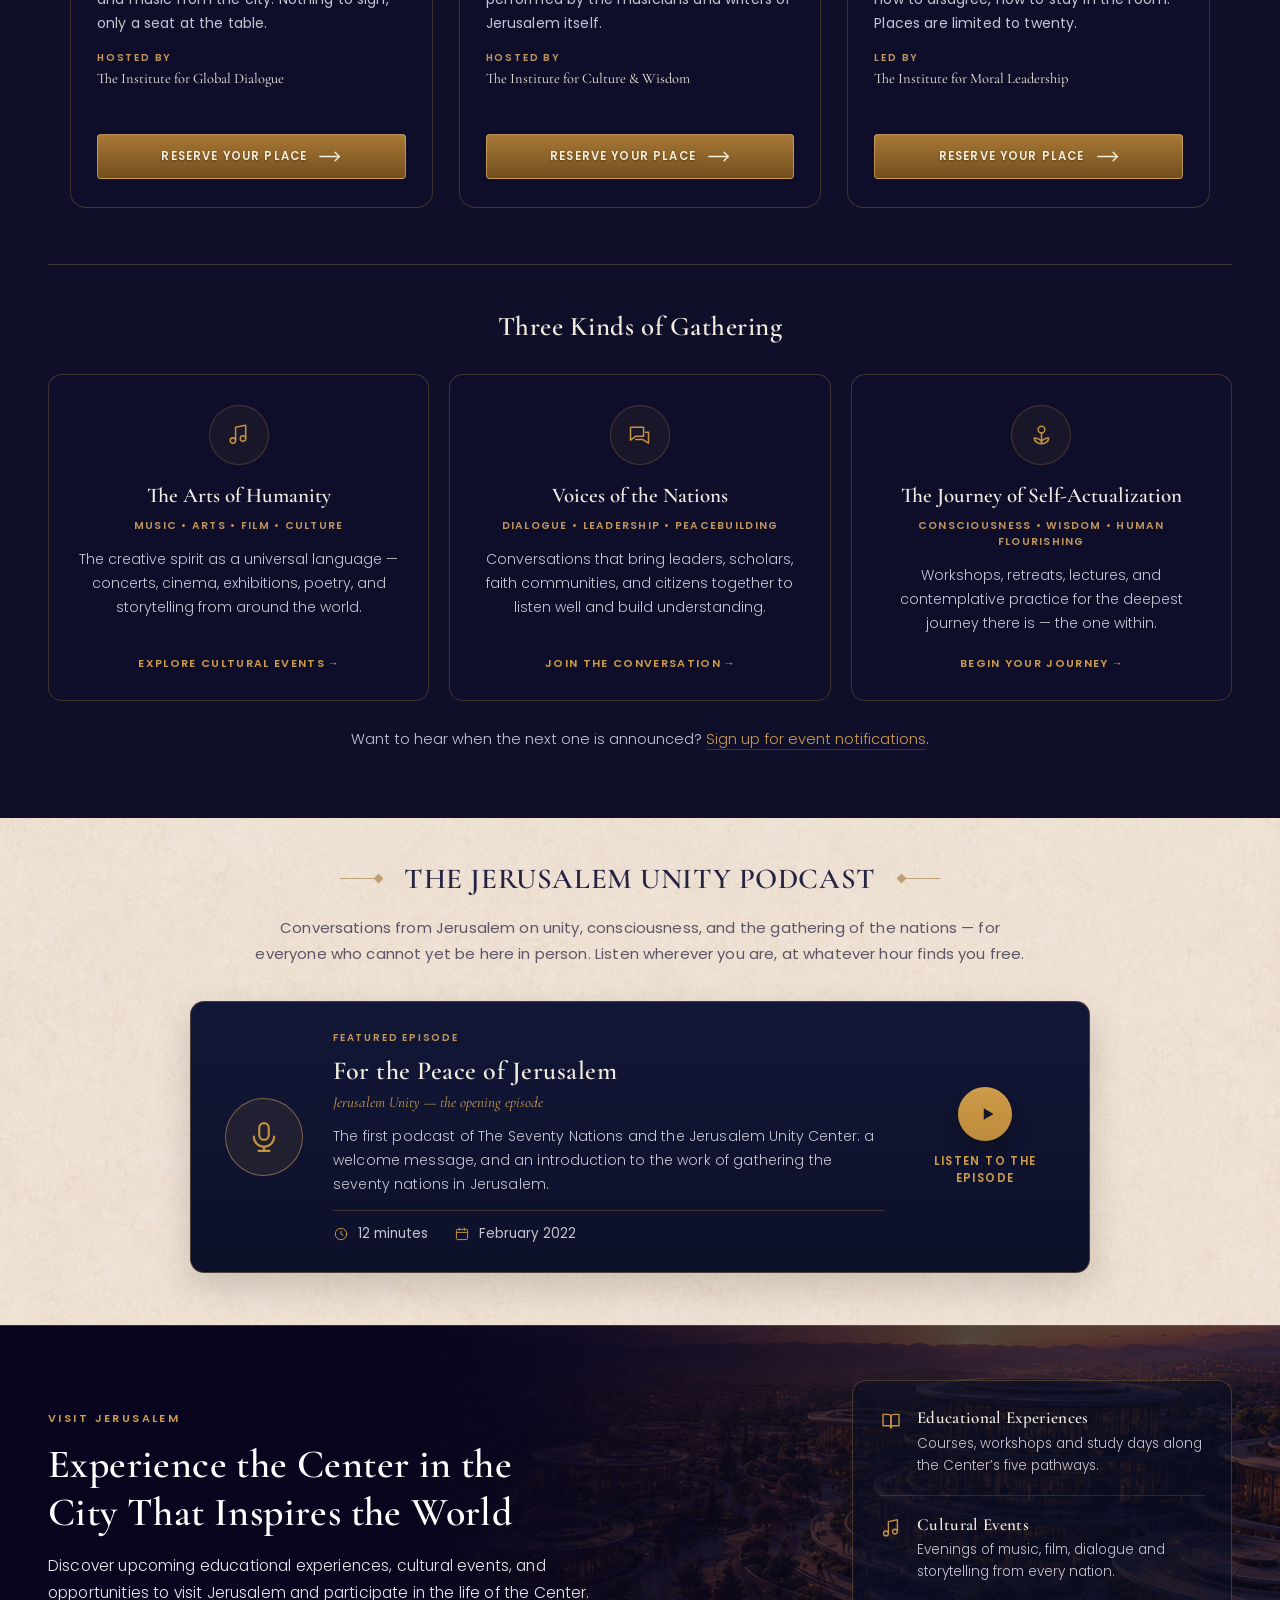
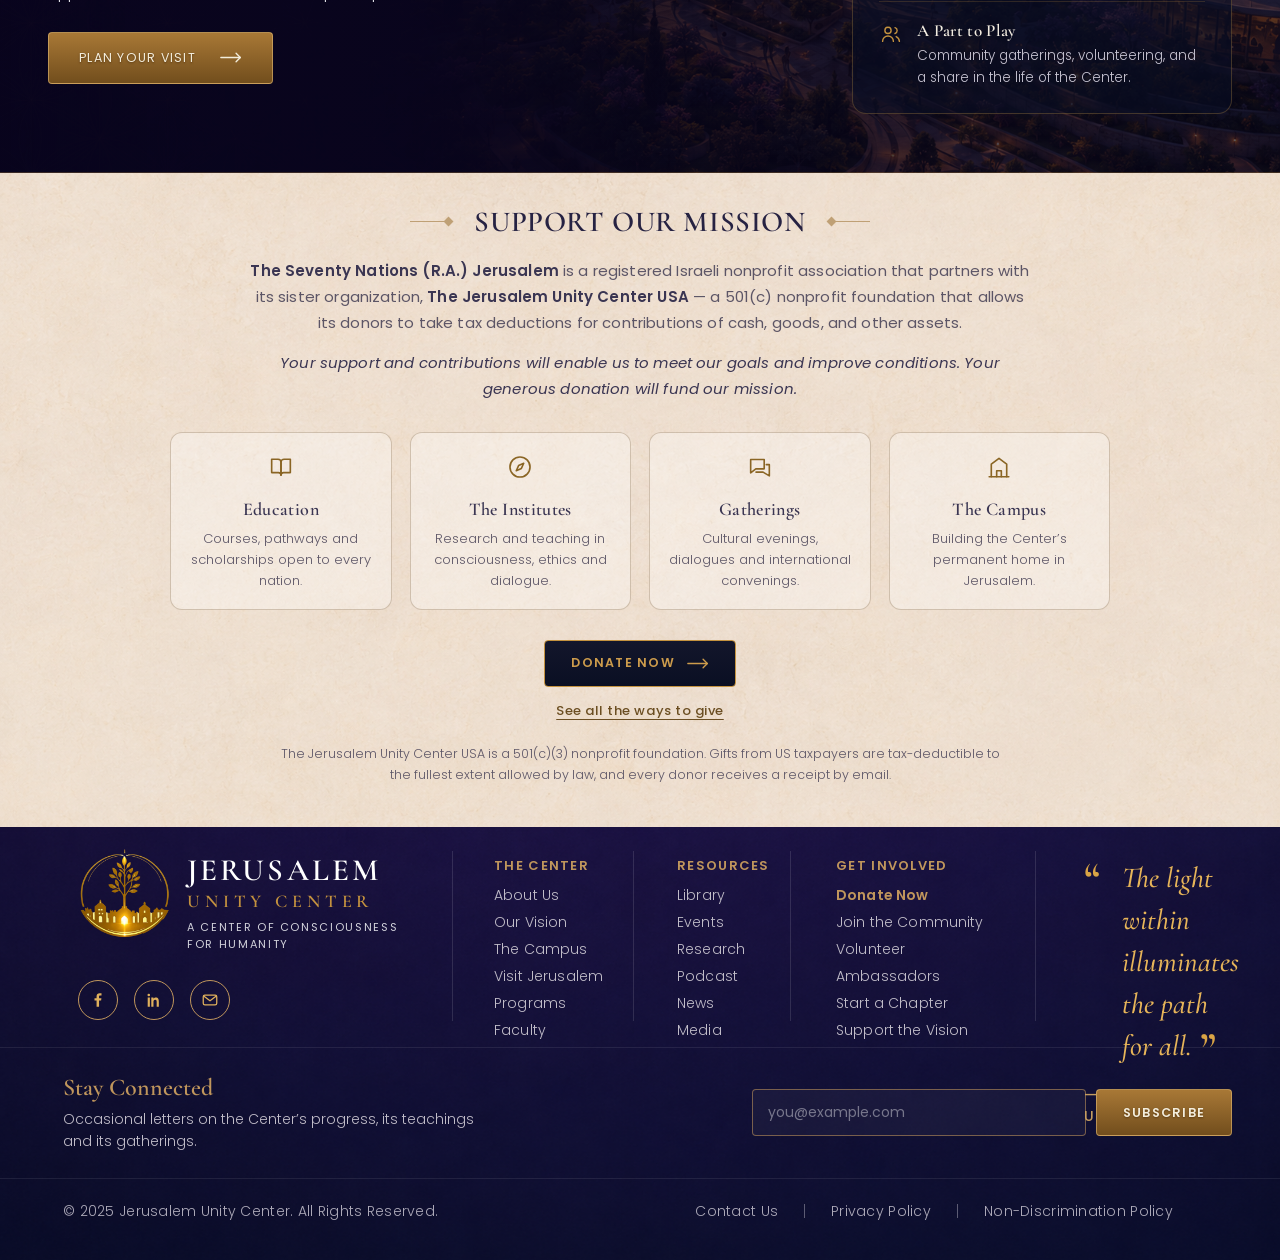
==== commit 99f1d213: "Connect the Donorbox campaign and settle the giving form into the page The donation page now takes g" ====
--- a/index.html
+++ b/index.html
@@ -4,6 +4,69 @@
   <meta charset="UTF-8">
   <meta name="viewport" content="width=device-width, initial-scale=1.0">
   <title>Jerusalem Unity Center — A Center of Consciousness for Humanity</title>
+  <meta name="description" content="An international educational and cultural center in Jerusalem advancing consciousness, wisdom, ethical leadership, and human flourishing — open to people of every nation, culture, and tradition.">
+
+  <!-- Replace the domain here and in the tags below if the site is
+       published anywhere other than jerusalemunity.org. -->
+  <link rel="canonical" href="https://jerusalemunity.org/">
+
+  <meta property="og:type" content="website">
+  <meta property="og:title" content="Jerusalem Unity Center — A Center of Consciousness for Humanity">
+  <meta property="og:description" content="A global gathering place for learning, dialogue, spiritual development, cultural exchange, and human flourishing.">
+  <meta property="og:url" content="https://jerusalemunity.org/">
+  <meta property="og:image" content="https://jerusalemunity.org/assets/the-jerusalme-unity-center.png">
+  <meta name="twitter:card" content="summary_large_image">
+
+  <!-- ==========================================================
+       GOOGLE TAG — NOT YET INSTALLED
+
+       Paste the Google tag (gtag.js) for the GA4 property here,
+       exactly as Google gives it, replacing this comment block:
+
+       <script async src="https://www.googletagmanager.com/gtag/js?id=G-XXXXXXX"></script>
+       <script>
+         window.dataLayer = window.dataLayer || [];
+         function gtag(){dataLayer.push(arguments);}
+         gtag('js', new Date());
+         gtag('config', 'G-XXXXXXX');
+       </script>
+
+       The same block goes in the <head> of donate.html,
+       donate-thank-you.html, master-plan.html and both policy
+       pages, so the whole site reports into one property. A
+       Google Ad Grants account is suspended without conversion
+       reporting, so this is not optional housekeeping.
+       ========================================================== -->
+
+  <!-- Structured data — tells Google this is a nonprofit, where it
+       accepts donations, and who sponsors it. -->
+  <script type="application/ld+json">
+  {
+    "@context": "https://schema.org",
+    "@type": "NGO",
+    "name": "Jerusalem Unity Center",
+    "url": "https://jerusalemunity.org/",
+    "logo": "https://jerusalemunity.org/assets/the-jerusalme-unity-center.png",
+    "email": "info@jerusalemunity.org",
+    "slogan": "A Center of Consciousness for Humanity",
+    "description": "An international educational and cultural initiative in Jerusalem dedicated to advancing consciousness, wisdom, ethical leadership, and human flourishing, welcoming people of every nation, culture, and tradition.",
+    "nonprofitStatus": "Nonprofit501c3",
+    "parentOrganization": {
+      "@type": "NGO",
+      "name": "The Seventy Nations (R.A.) Jerusalem",
+      "url": "https://seventynationsjerusalem.org"
+    },
+    "sameAs": [
+      "https://www.facebook.com/profile.php?id=61590474344492",
+      "https://seventynationsjerusalem.org"
+    ],
+    "potentialAction": {
+      "@type": "DonateAction",
+      "name": "Donate to the Jerusalem Unity Center",
+      "target": "https://jerusalemunity.org/donate.html"
+    }
+  }
+  </script>
 
   <!-- Favicons / app icons. favicon.ico is the client-supplied emblem and
        carries the 16–256px tab sizes; the PNGs below are derived from it. -->
@@ -35,19 +98,22 @@
           </span>
         </a>
 
+        <!-- Each item goes to its own section where one exists, and
+             opens its pop-up where it does not. Nothing here is a
+             placeholder. -->
         <nav class="site-nav" id="primary-nav" aria-label="Primary">
-          <a href="#vision">About Us</a>
+          <a href="#info/about" class="js-info-open" data-info="about">About Us</a>
           <a href="#vision">Our Vision</a>
           <a href="#institutes">Institutes</a>
-          <a href="#explore">Learn</a>
-          <a href="#join">Community</a>
+          <a href="#info/learn" class="js-info-open" data-info="learn">Learn</a>
+          <a href="#info/community" class="js-info-open" data-info="community">Community</a>
           <a href="#events">Events</a>
-          <a href="#institutes">Research</a>
-          <a href="#join">Global Chapters</a>
+          <a href="#info/research" class="js-info-open" data-info="research">Research</a>
+          <a href="#info/chapters" class="js-info-open" data-info="chapters">Global Chapters</a>
         </nav>
 
         <div class="header-actions">
-          <a href="https://thejerusalemunitycenter.org/donation/" class="btn btn-support" target="_blank" rel="noopener">Donate Now</a>
+          <a href="donate.html" class="btn btn-support js-donate-cta" data-donate-source="header">Donate Now</a>
           <button class="search-btn" type="button" aria-label="Search">
             <svg viewBox="0 0 24 24" fill="none" stroke="currentColor" stroke-width="1.8" stroke-linecap="round">
               <circle cx="10.5" cy="10.5" r="6.5"></circle>
@@ -100,53 +166,56 @@
 
   </div>
 
+  <!-- ==========================================================
+       SECTION 2 — THE SEVEN CATEGORIES
+       Every card opens its own pop-up. The copy lives in the
+       JUC_INFO registry in info.js; the href is the no-JS
+       fallback and makes each pop-up linkable from another page.
+       ========================================================== -->
   <section class="pillars" id="explore">
     <div class="pillars-row">
 
-      <div class="pillar">
+      <a class="pillar pillar-link js-info-open" href="#info/learn" data-info="learn">
         <div class="pillar-icon"><img class="icon-learn" src="assets/section2-learn-icon.png" alt=""></div>
         <h3 class="pillar-title">Learn</h3>
         <p class="pillar-desc">Courses and pathways for personal and professional growth.</p>
-      </div>
-
-      <div class="pillar">
+      </a>
+
+      <a class="pillar pillar-link js-info-open" href="#info/library" data-info="library">
         <div class="pillar-icon"><img class="icon-library" src="assets/section2-library-icon.png" alt=""></div>
         <h3 class="pillar-title">Library</h3>
         <p class="pillar-desc">Timeless wisdom, modern research, global perspectives.</p>
-      </div>
-
-      <div class="pillar">
+      </a>
+
+      <a class="pillar pillar-link js-info-open" href="#info/community" data-info="community">
         <div class="pillar-icon"><img class="icon-community" src="assets/section2-community-icon.png" alt=""></div>
         <h3 class="pillar-title">Community</h3>
         <p class="pillar-desc">Dialogue circles, study groups, lifelong connections.</p>
-      </div>
-
-      <!-- The only pillar with a destination of its own so far, so
-           it is the only one rendered as a link. -->
-      <a class="pillar pillar-link" href="#events">
+      </a>
+
+      <a class="pillar pillar-link js-info-open" href="#info/events" data-info="events">
         <div class="pillar-icon"><img class="icon-event" src="assets/section2-event-icon.png" alt=""></div>
         <h3 class="pillar-title">Events</h3>
         <p class="pillar-desc">Conferences, workshops, retreats, and global gatherings.</p>
       </a>
 
-      <div class="pillar">
+      <a class="pillar pillar-link js-info-open" href="#info/institutes" data-info="institutes">
         <div class="pillar-icon"><img class="icon-institutes" src="assets/section2-insitutes-icon.png" alt=""></div>
         <h3 class="pillar-title">Institutes</h3>
         <p class="pillar-desc">Centers of excellence advancing knowledge and understanding.</p>
-      </div>
-
-      <div class="pillar">
+      </a>
+
+      <a class="pillar pillar-link js-info-open" href="#info/research" data-info="research">
         <div class="pillar-icon"><img class="icon-research" src="assets/section2-research-icon.png" alt=""></div>
         <h3 class="pillar-title">Research</h3>
         <p class="pillar-desc">Interdisciplinary research for the flourishing of humanity.</p>
-      </div>
-
-      <div class="pillar">
+      </a>
+
+      <a class="pillar pillar-link js-info-open" href="#info/chapters" data-info="chapters">
         <div class="pillar-icon"><img class="icon-global" src="assets/section2-global-chapters-icon.png" alt=""></div>
         <h3 class="pillar-title">Global Chapters</h3>
         <p class="pillar-desc">Local communities united in purpose across the world.</p>
-      </div>
-
+      </a>
     </div>
   </section>
 
@@ -161,52 +230,52 @@
 
       <div class="institutes-row">
 
-        <article class="institute-card">
+        <a class="institute-card js-info-open" href="#info/inst-consciousness" data-info="inst-consciousness">
           <div class="card-media"><img src="assets/institute-consciousness.jpg" alt="Meditation at sunset"></div>
           <div class="card-emblem"><img class="emblem-consciousness" src="assets/consciousnes-icon.png" alt=""></div>
           <h3 class="card-title">Consciousness</h3>
           <p class="card-desc">Explore the nature and development of awareness.</p>
-        </article>
-
-        <article class="institute-card">
+        </a>
+
+        <a class="institute-card js-info-open" href="#info/inst-spiritual" data-info="inst-spiritual">
           <div class="card-media"><img src="assets/institute-spiritual-intelligence.jpg" alt="Sunlit tree of life"></div>
           <div class="card-emblem"><img class="emblem-spiritual" src="assets/sipritul-intelligence-icon.png" alt=""></div>
           <h3 class="card-title">Spiritual Intelligence</h3>
           <p class="card-desc">Cultivate wisdom, purpose, and inner transformation.</p>
-        </article>
-
-        <article class="institute-card">
+        </a>
+
+        <a class="institute-card js-info-open" href="#info/inst-flourishing" data-info="inst-flourishing">
           <div class="card-media"><img src="assets/institute-human-flourishing.jpg" alt="Figure with arms raised toward the sun"></div>
           <div class="card-emblem"><img class="emblem-human" src="assets/human-flourishing-icon.png" alt=""></div>
           <h3 class="card-title">Human Flourishing</h3>
           <p class="card-desc">Discover what enables individuals and societies to thrive.</p>
-        </article>
-
-        <article class="institute-card">
+        </a>
+
+        <a class="institute-card js-info-open" href="#info/inst-moral" data-info="inst-moral">
           <div class="card-media"><img src="assets/institute-moral-leadership.jpg" alt="Classical stone columns"></div>
           <div class="card-emblem"><img class="emblem-moral" src="assets/moral-leadership-icon.png" alt=""></div>
           <h3 class="card-title">Moral Leadership</h3>
           <p class="card-desc">Develop integrity, ethical leadership, and responsibility.</p>
-        </article>
-
-        <article class="institute-card">
+        </a>
+
+        <a class="institute-card js-info-open" href="#info/inst-dialogue" data-info="inst-dialogue">
           <div class="card-media"><img src="assets/institute-global-dialogue.jpg" alt="People in warm-lit conversation"></div>
           <div class="card-emblem"><img class="emblem-global" src="assets/global-dialouge-icon.png" alt=""></div>
           <h3 class="card-title">Global Dialogue</h3>
           <p class="card-desc">Build bridges across cultures, faiths, and perspectives.</p>
-        </article>
-
-        <article class="institute-card">
+        </a>
+
+        <a class="institute-card js-info-open" href="#info/inst-science" data-info="inst-science">
           <div class="card-media"><img src="assets/institute-science-consciousness.jpg" alt="Cosmic nebula"></div>
           <div class="card-emblem"><img class="emblem-science" src="assets/science-consciousness -icon.png" alt=""></div>
           <h3 class="card-title">Science &amp; Consciousness</h3>
           <p class="card-desc">Bridge scientific inquiry and human experience.</p>
-        </article>
+        </a>
 
       </div>
 
-      <!-- Placeholder target: institutes sub-page doesn't exist yet -->
-      <a href="#join" class="institutes-viewall">
+      <!-- Opens the Institutes overview pop-up (JUC_INFO.institutes) -->
+      <a href="#info/institutes" class="institutes-viewall js-info-open" data-info="institutes">
         View All Institutes
         <svg class="icon-arrow" viewBox="0 0 26 12" fill="none" stroke="currentColor" stroke-width="1.6" stroke-linecap="round" stroke-linejoin="round">
           <line x1="1" y1="6" x2="24" y2="6"></line>
@@ -252,43 +321,43 @@
 
       <div class="pathways-row">
 
-        <div class="pathway">
+        <a class="pathway pathway-link js-info-open" href="#info/path-consciousness" data-info="path-consciousness">
           <div class="pathway-icon"><img class="pw-consciousness" src="assets/consciousness-icon.png" alt=""></div>
           <h3 class="pathway-title">Consciousness</h3>
           <p class="pathway-desc">Exploring awareness, perception, meaning, and human potential.</p>
-        </div>
+        </a>
 
         <span class="pathway-divider" aria-hidden="true"></span>
 
-        <div class="pathway">
+        <a class="pathway pathway-link js-info-open" href="#info/path-spiritual" data-info="path-spiritual">
           <div class="pathway-icon"><img class="pw-spiritual" src="assets/spiritual-development-icon.png" alt=""></div>
           <h3 class="pathway-title">Spiritual Development</h3>
           <p class="pathway-desc">Cultivating inner growth, wisdom, purpose, and connection.</p>
-        </div>
+        </a>
 
         <span class="pathway-divider" aria-hidden="true"></span>
 
-        <div class="pathway">
+        <a class="pathway pathway-link js-info-open" href="#info/path-flourishing" data-info="path-flourishing">
           <div class="pathway-icon"><img class="pw-human" src="assets/human-flourishings-icon.png" alt=""></div>
           <h3 class="pathway-title">Human Flourishing</h3>
           <p class="pathway-desc">Supporting well-being, resilience, creativity, and fulfillment.</p>
-        </div>
+        </a>
 
         <span class="pathway-divider" aria-hidden="true"></span>
 
-        <div class="pathway">
+        <a class="pathway pathway-link js-info-open" href="#info/path-dialogue" data-info="path-dialogue">
           <div class="pathway-icon"><img class="pw-dialogue" src="assets/dialogue-understanding-icon.png" alt=""></div>
           <h3 class="pathway-title">Dialogue &amp; Understanding</h3>
           <p class="pathway-desc">Building bridges across cultures, faiths, disciplines, and perspectives.</p>
-        </div>
+        </a>
 
         <span class="pathway-divider" aria-hidden="true"></span>
 
-        <div class="pathway">
+        <a class="pathway pathway-link js-info-open" href="#info/path-culture" data-info="path-culture">
           <div class="pathway-icon"><img class="pw-culture" src="assets/culture-wisdom-icon.png" alt=""></div>
           <h3 class="pathway-title">Culture &amp; Wisdom</h3>
           <p class="pathway-desc">Celebrating knowledge, traditions, arts, and stories that enrich humanity.</p>
-        </div>
+        </a>
 
       </div>
 
@@ -308,7 +377,7 @@
         <p class="join-desc">Be part of a worldwide community dedicated to learning, service, and the flourishing of humanity.</p>
       </div>
 
-      <a class="btn btn-member js-member-open" href="#" data-interest="member">Become a Member</a>
+      <a class="btn btn-member js-member-open" href="#join-modal/member" data-interest="member">Become a Member</a>
 
     </div>
   </section>
@@ -332,19 +401,207 @@
       <p class="events-intro">The Jerusalem Unity Center gathers people from every nation for evenings of learning, dialogue, music, and reflection. Our events are open to all &mdash; no affiliation, background, or prior study required. Each one is an invitation to sit together, to listen well, and to leave with something worth carrying home.</p>
       <p class="events-intro">Below you will find our next gathering: where it takes place, who is leading it, and what the evening will hold. Places are limited and offered on a first-come basis, so we encourage you to reserve early.</p>
 
-      <!-- Rendered by the events script. The message below is the
-           no-JS / no-events fallback and is replaced on render. -->
+      <!-- Rendered by the events script. With JUC_EVENTS empty it
+           renders the notification signup panel instead; the markup
+           below is the no-JS fallback and is replaced on render. -->
       <div class="events-body" id="events-body">
-        <p class="ev-empty">Our next gathering will be announced here shortly. To hear about it first, <a href="#" class="js-member-open" data-interest="member">join the movement</a>.</p>
+        <p class="ev-empty">Our next gathering will be announced here shortly. To hear about it first, <a href="#notify-modal" class="js-notify-open">ask us to let you know</a>.</p>
+      </div>
+
+      <!-- ------------------------------------------------------
+           The three families every gathering belongs to. Always
+           shown, whether or not a date is on the calendar. Each
+           opens its pop-up (JUC_INFO.ev-* in info.js).
+           ------------------------------------------------------ -->
+      <div class="ev-families">
+
+        <h3 class="ev-families-heading">Three Kinds of Gathering</h3>
+
+        <div class="ev-families-row">
+
+          <a class="ev-family js-info-open" href="#info/ev-arts" data-info="ev-arts">
+            <span class="ev-family-glyph" aria-hidden="true">
+              <svg viewBox="0 0 24 24" fill="none" stroke="currentColor" stroke-width="1.35" stroke-linecap="round" stroke-linejoin="round">
+                <path d="M9.4 17.2V5.6l9-1.8v11.6"></path><circle cx="7" cy="17.4" r="2.4"></circle><circle cx="16" cy="15.6" r="2.4"></circle>
+              </svg>
+            </span>
+            <h4 class="ev-family-title">The Arts of Humanity</h4>
+            <p class="ev-family-kicker">Music &bull; Arts &bull; Film &bull; Culture</p>
+            <p class="ev-family-desc">The creative spirit as a universal language &mdash; concerts, cinema, exhibitions, poetry, and storytelling from around the world.</p>
+            <span class="ev-family-more">Explore Cultural Events</span>
+          </a>
+
+          <a class="ev-family js-info-open" href="#info/ev-voices" data-info="ev-voices">
+            <span class="ev-family-glyph" aria-hidden="true">
+              <svg viewBox="0 0 24 24" fill="none" stroke="currentColor" stroke-width="1.35" stroke-linecap="round" stroke-linejoin="round">
+                <path d="M4 5.6h11.6v8H8.4L4 17z"></path><path d="M8.6 16.4h6L20 19.6V10h-2.6"></path>
+              </svg>
+            </span>
+            <h4 class="ev-family-title">Voices of the Nations</h4>
+            <p class="ev-family-kicker">Dialogue &bull; Leadership &bull; Peacebuilding</p>
+            <p class="ev-family-desc">Conversations that bring leaders, scholars, faith communities, and citizens together to listen well and build understanding.</p>
+            <span class="ev-family-more">Join the Conversation</span>
+          </a>
+
+          <a class="ev-family js-info-open" href="#info/ev-journey" data-info="ev-journey">
+            <span class="ev-family-glyph" aria-hidden="true">
+              <svg viewBox="0 0 24 24" fill="none" stroke="currentColor" stroke-width="1.35" stroke-linecap="round" stroke-linejoin="round">
+                <circle cx="12" cy="7.6" r="3"></circle><path d="M12 10.8v9.4"></path><path d="M12 20.2c-3.6 0-6.4-2.2-6.4-5 2.6 0 4.9 1.1 6.4 2.9 1.5-1.8 3.8-2.9 6.4-2.9 0 2.8-2.8 5-6.4 5z"></path>
+              </svg>
+            </span>
+            <h4 class="ev-family-title">The Journey of Self-Actualization</h4>
+            <p class="ev-family-kicker">Consciousness &bull; Wisdom &bull; Human Flourishing</p>
+            <p class="ev-family-desc">Workshops, retreats, lectures, and contemplative practice for the deepest journey there is &mdash; the one within.</p>
+            <span class="ev-family-more">Begin Your Journey</span>
+          </a>
+
+        </div>
+
+        <p class="ev-families-note">
+          Want to hear when the next one is announced?
+          <a href="#notify-modal" class="js-notify-open">Sign up for event notifications</a>.
+        </p>
+
       </div>
 
     </div>
   </section>
 
   <!-- ==========================================================
-       SECTION 8 — SUPPORT OUR MISSION
+       SECTION 8 — THE PODCAST
+       One column: the heading, a line of intro, and a single
+       featured-episode card drawn in the site's own materials.
+       The card opens the podcast pop-up (JUC_INFO.podcast in
+       info.js), and the player lives inside that pop-up — so no
+       outside widget with its own colours sits on the page.
+
+       TO FEATURE A DIFFERENT EPISODE: change the copy here, then
+       the matching copy, embed.src and cta.href in the `podcast`
+       entry of info.js.
+       ========================================================== -->
+  <section class="podcast" id="podcast">
+    <div class="shell podcast-inner">
+
+      <h2 class="podcast-heading">
+        <span class="heading-orn orn-short orn-left" aria-hidden="true"></span>
+        The Jerusalem Unity Podcast
+        <span class="heading-orn orn-short orn-right" aria-hidden="true"></span>
+      </h2>
+
+      <p class="podcast-intro">Conversations from Jerusalem on unity, consciousness, and the gathering of the nations &mdash; for everyone who cannot yet be here in person. Listen wherever you are, at whatever hour finds you free.</p>
+
+      <!-- Featured episode. The whole card opens the pop-up, where
+           the episode can be played; the href is the no-JS fallback
+           and still reaches it. -->
+      <a class="pod-card js-info-open" href="#info/podcast" data-info="podcast">
+
+        <span class="pod-emblem" aria-hidden="true">
+          <svg class="pod-emblem-icon" viewBox="0 0 24 24" fill="none" stroke="currentColor" stroke-width="1.35" stroke-linecap="round" stroke-linejoin="round">
+            <rect x="9" y="3.2" width="6" height="10.6" rx="3"></rect>
+            <path d="M5.6 11.8a6.4 6.4 0 0 0 12.8 0"></path>
+            <path d="M12 18.2v2.6"></path>
+            <path d="M8.6 20.8h6.8"></path>
+          </svg>
+        </span>
+
+        <span class="pod-text">
+          <span class="pod-label">Featured Episode</span>
+
+          <h3 class="pod-title">For the Peace of Jerusalem</h3>
+          <span class="pod-show">Jerusalem Unity &mdash; the opening episode</span>
+
+          <span class="pod-desc">The first podcast of The Seventy Nations and the Jerusalem Unity Center: a welcome message, and an introduction to the work of gathering the seventy nations in Jerusalem.</span>
+
+          <ul class="pod-meta">
+            <li>
+              <svg class="pod-icon" viewBox="0 0 24 24" fill="none" stroke="currentColor" stroke-width="1.5" stroke-linecap="round" stroke-linejoin="round" aria-hidden="true">
+                <circle cx="12" cy="12" r="8.6"></circle><path d="M12 7.4V12l3.1 1.9"></path>
+              </svg>
+              12 minutes
+            </li>
+            <li>
+              <svg class="pod-icon" viewBox="0 0 24 24" fill="none" stroke="currentColor" stroke-width="1.5" stroke-linecap="round" stroke-linejoin="round" aria-hidden="true">
+                <rect x="3.6" y="5" width="16.8" height="15.4" rx="2.2"></rect>
+                <path d="M3.6 9.6h16.8M8.4 3.4v3.2M15.6 3.4v3.2"></path>
+              </svg>
+              February 2022
+            </li>
+          </ul>
+        </span>
+
+        <span class="pod-action">
+          <span class="pod-play" aria-hidden="true">
+            <svg viewBox="0 0 24 24" fill="currentColor" aria-hidden="true">
+              <path d="M9 6.6 18 12l-9 5.4z"></path>
+            </svg>
+          </span>
+          <span class="pod-more">Listen to the Episode</span>
+        </span>
+      </a>
+
+    </div>
+  </section>
+
+  <!-- ==========================================================
+       SECTION 9 — VISIT JERUSALEM
+       Dark banner between the cream Podcast band and the cream
+       giving section. "Plan Your Visit" opens the enquiry form in
+       visit mode (see the membership modal script below).
+       ========================================================== -->
+  <section class="visit" id="visit">
+    <div class="shell visit-inner">
+
+      <div class="visit-copy">
+        <p class="visit-eyebrow">Visit Jerusalem</p>
+        <h2 class="visit-heading">Experience the Center in the<br>City That <span class="gold-bright">Inspires the World</span></h2>
+        <p class="visit-text">Discover upcoming educational experiences, cultural events, and opportunities to visit Jerusalem and participate in the life of the Center.</p>
+
+        <!-- The href is the no-JS fallback: #join-modal/visit opens
+             the same form on arrival, in the same mode. -->
+        <a class="btn btn-primary visit-cta js-member-open" href="#join-modal/visit" data-interest="visit" data-visit>
+          Plan Your Visit
+          <svg class="icon-arrow" viewBox="0 0 26 12" fill="none" stroke="currentColor" stroke-width="1.6" stroke-linecap="round" stroke-linejoin="round">
+            <line x1="1" y1="6" x2="24" y2="6"></line>
+            <polyline points="19 1 24 6 19 11"></polyline>
+          </svg>
+        </a>
+      </div>
+
+      <ul class="visit-points">
+        <li class="visit-point">
+          <svg class="visit-icon" viewBox="0 0 24 24" fill="none" stroke="currentColor" stroke-width="1.4" stroke-linecap="round" stroke-linejoin="round" aria-hidden="true">
+            <path d="M4 5.4h5.4A2.6 2.6 0 0 1 12 8v11a2.2 2.2 0 0 0-2.2-2.2H4z"></path>
+            <path d="M20 5.4h-5.4A2.6 2.6 0 0 0 12 8v11a2.2 2.2 0 0 1 2.2-2.2H20z"></path>
+          </svg>
+          <span><b>Educational Experiences</b>Courses, workshops and study days along the Center&rsquo;s five pathways.</span>
+        </li>
+        <li class="visit-point">
+          <svg class="visit-icon" viewBox="0 0 24 24" fill="none" stroke="currentColor" stroke-width="1.4" stroke-linecap="round" stroke-linejoin="round" aria-hidden="true">
+            <path d="M9.4 17.2V5.6l9-1.8v11.6"></path><circle cx="7" cy="17.4" r="2.4"></circle><circle cx="16" cy="15.6" r="2.4"></circle>
+          </svg>
+          <span><b>Cultural Events</b>Evenings of music, film, dialogue and storytelling from every nation.</span>
+        </li>
+        <li class="visit-point">
+          <svg class="visit-icon" viewBox="0 0 24 24" fill="none" stroke="currentColor" stroke-width="1.4" stroke-linecap="round" stroke-linejoin="round" aria-hidden="true">
+            <circle cx="9" cy="8.4" r="3.1"></circle><path d="M3.6 19.4a5.4 5.4 0 0 1 10.8 0"></path>
+            <path d="M16 5.6a3.1 3.1 0 0 1 0 5.9"></path><path d="M17.2 14.6a5.4 5.4 0 0 1 3.2 4.8"></path>
+          </svg>
+          <span><b>A Part to Play</b>Community gatherings, volunteering, and a share in the life of the Center.</span>
+        </li>
+      </ul>
+
+    </div>
+  </section>
+
+  <!-- ==========================================================
+       SECTION 10 — SUPPORT OUR MISSION
        Nonprofit / tax-deductibility statement. Same cream band
-       language as the Institutes and Pathways sections.
+       language as the Institutes and Pathways sections. The gift
+       levels and the button hand off to donate.html, which is the
+       Center's own donation page — deliberately on this domain
+       rather than an outside site, because Google Ad Grants
+       requires the ad's landing page to live on the charity's
+       verified domain and to be measurable there.
        ========================================================== -->
   <section class="support-mission" id="support">
     <div class="shell support-inner">
@@ -355,20 +612,61 @@
       </h2>
       <p class="support-text"><strong>The Seventy Nations (R.A.) Jerusalem</strong> is a registered Israeli nonprofit association that partners with its sister organization, <strong>The Jerusalem Unity Center USA</strong> &mdash; a 501(c) nonprofit foundation that allows its donors to take tax deductions for contributions of cash, goods, and other assets.</p>
       <p class="support-text support-text-appeal">Your support and contributions will enable us to meet our goals and improve conditions. Your generous donation will fund our mission.</p>
-      <a href="https://thejerusalemunitycenter.org/donation/" class="btn btn-donate" target="_blank" rel="noopener">
-        Donate Now
-        <svg class="icon-arrow" viewBox="0 0 26 12" fill="none" stroke="currentColor" stroke-width="1.6" stroke-linecap="round" stroke-linejoin="round">
-          <line x1="1" y1="6" x2="24" y2="6"></line>
-          <polyline points="19 1 24 6 19 11"></polyline>
-        </svg>
-      </a>
+
+      <!-- Where a gift goes. Four plain statements, no figures — the
+           Center does not yet publish per-programme costs, and Google
+           Ad Grants treats unsupported impact claims as a policy risk. -->
+      <ul class="give-uses">
+        <li class="give-use">
+          <svg class="give-icon" viewBox="0 0 24 24" fill="none" stroke="currentColor" stroke-width="1.4" stroke-linecap="round" stroke-linejoin="round" aria-hidden="true">
+            <path d="M4 5.4h5.4A2.6 2.6 0 0 1 12 8v11a2.2 2.2 0 0 0-2.2-2.2H4z"></path>
+            <path d="M20 5.4h-5.4A2.6 2.6 0 0 0 12 8v11a2.2 2.2 0 0 1 2.2-2.2H20z"></path>
+          </svg>
+          <b>Education</b>
+          <span>Courses, pathways and scholarships open to every nation.</span>
+        </li>
+        <li class="give-use">
+          <svg class="give-icon" viewBox="0 0 24 24" fill="none" stroke="currentColor" stroke-width="1.4" stroke-linecap="round" stroke-linejoin="round" aria-hidden="true">
+            <circle cx="12" cy="12" r="8.6"></circle><path d="m15.2 8.8-2 4.4-4.4 2 2-4.4z"></path>
+          </svg>
+          <b>The Institutes</b>
+          <span>Research and teaching in consciousness, ethics and dialogue.</span>
+        </li>
+        <li class="give-use">
+          <svg class="give-icon" viewBox="0 0 24 24" fill="none" stroke="currentColor" stroke-width="1.4" stroke-linecap="round" stroke-linejoin="round" aria-hidden="true">
+            <path d="M4 5.6h11.6v8H8.4L4 17z"></path><path d="M8.6 16.4h6L20 19.6V10h-2.6"></path>
+          </svg>
+          <b>Gatherings</b>
+          <span>Cultural evenings, dialogues and international convenings.</span>
+        </li>
+        <li class="give-use">
+          <svg class="give-icon" viewBox="0 0 24 24" fill="none" stroke="currentColor" stroke-width="1.4" stroke-linecap="round" stroke-linejoin="round" aria-hidden="true">
+            <path d="M3.6 20.4h16.8"></path><path d="M5.4 20.4V9.6L12 4.6l6.6 5v10.8"></path><path d="M10 20.4v-5.2h4v5.2"></path>
+          </svg>
+          <b>The Campus</b>
+          <span>Building the Center&rsquo;s permanent home in Jerusalem.</span>
+        </li>
+      </ul>
+
+      <div class="give-actions">
+        <a href="donate.html" class="btn btn-donate js-donate-cta" data-donate-source="home-support">
+          Donate Now
+          <svg class="icon-arrow" viewBox="0 0 26 12" fill="none" stroke="currentColor" stroke-width="1.6" stroke-linecap="round" stroke-linejoin="round">
+            <line x1="1" y1="6" x2="24" y2="6"></line>
+            <polyline points="19 1 24 6 19 11"></polyline>
+          </svg>
+        </a>
+        <a href="donate.html#ways" class="give-secondary">See all the ways to give</a>
+      </div>
+
+      <p class="give-note">The Jerusalem Unity Center USA is a 501(c)(3) nonprofit foundation. Gifts from US taxpayers are tax-deductible to the fullest extent allowed by law, and every donor receives a receipt by email.</p>
     </div>
   </section>
 
   <!-- ==========================================================
-       SECTION 9 — MORE THAN A BUILDING (photo strip)
+       SECTION 11 — MORE THAN A BUILDING (photo strip)
        Intentionally skipped for now — insert the section HERE,
-       between Section 8 above and the footer below.
+       between Section 10 above and the footer below.
        ========================================================== -->
 
   <!-- ==========================================================
@@ -400,7 +698,9 @@
               <path d="M6.5 8.7H3.6V21h2.9zM5.05 3.5a1.72 1.72 0 1 0 0 3.44 1.72 1.72 0 0 0 0-3.44zM14.4 8.5c-1.6 0-2.66.87-3.1 1.7h-.05V8.7H8.4V21h2.9v-6.1c0-1.6.3-3.16 2.28-3.16 1.95 0 1.98 1.83 1.98 3.26V21h2.9v-6.58c0-3.1-.67-5.92-4.06-5.92z"/>
             </svg>
           </a>
-          <a class="social-link" href="mailto:info@jerusalemunity.org" aria-label="Email">
+          <!-- Opens the contact form; the mailto is the no-JS fallback
+               and still reaches the same inbox. -->
+          <a class="social-link js-member-open" href="mailto:info@jerusalemunity.org" data-contact aria-label="Contact us">
             <svg viewBox="0 0 24 24" fill="none" stroke="currentColor" stroke-width="1.7" stroke-linecap="round" stroke-linejoin="round" aria-hidden="true">
               <rect x="3" y="5.4" width="18" height="13.2" rx="2.2"></rect>
               <path d="M4 7l8 6 8-6"></path>
@@ -414,11 +714,12 @@
       <nav class="fcol fcol-links fcol-center" aria-label="The Center">
         <h3 class="fcol-heading">The Center</h3>
         <ul class="fcol-list">
-          <li><a href="#vision">About Us</a></li>
-          <li><a href="#vision">Our Vision</a></li>
-          <li><a href="master-plan.html" class="js-plan-open">The Campus</a></li>
-          <li><a href="#pathways">Programs</a></li>
-          <li><a href="#institutes">Faculty</a></li>
+          <li><a href="#info/about" class="js-info-open" data-info="about">About Us</a></li>
+          <li><a href="#info/vision" class="js-info-open" data-info="vision">Our Vision</a></li>
+          <li><a href="#info/campus" class="js-info-open" data-info="campus">The Campus</a></li>
+          <li><a href="#info/visit" class="js-info-open" data-info="visit">Visit Jerusalem</a></li>
+          <li><a href="#info/programs" class="js-info-open" data-info="programs">Programs</a></li>
+          <li><a href="#info/faculty" class="js-info-open" data-info="faculty">Faculty</a></li>
         </ul>
       </nav>
 
@@ -427,11 +728,12 @@
       <nav class="fcol fcol-links fcol-resources" aria-label="Resources">
         <h3 class="fcol-heading">Resources</h3>
         <ul class="fcol-list">
-          <li><a href="#explore">Library</a></li>
-          <li><a href="#events">Events</a></li>
-          <li><a href="#institutes">Research</a></li>
-          <li><a href="#explore">News</a></li>
-          <li><a href="#explore">Media</a></li>
+          <li><a href="#info/f-library" class="js-info-open" data-info="f-library">Library</a></li>
+          <li><a href="#info/f-events" class="js-info-open" data-info="f-events">Events</a></li>
+          <li><a href="#info/f-research" class="js-info-open" data-info="f-research">Research</a></li>
+          <li><a href="#info/podcast" class="js-info-open" data-info="podcast">Podcast</a></li>
+          <li><a href="#info/news" class="js-info-open" data-info="news">News</a></li>
+          <li><a href="#info/media" class="js-info-open" data-info="media">Media</a></li>
         </ul>
       </nav>
 
@@ -440,12 +742,12 @@
       <nav class="fcol fcol-links fcol-involved" aria-label="Get Involved">
         <h3 class="fcol-heading">Get Involved</h3>
         <ul class="fcol-list">
-          <li><a href="https://thejerusalemunitycenter.org/donation/" class="fcol-donate" target="_blank" rel="noopener">Donate Now</a></li>
-          <li><a href="#" class="js-member-open">Join the Community</a></li>
-          <li><a href="#" class="js-member-open" data-interest="volunteer">Volunteer</a></li>
-          <li><a href="#" class="js-member-open" data-interest="ambassador">Ambassadors</a></li>
-          <li><a href="#" class="js-member-open" data-interest="chapter">Start a Chapter</a></li>
-          <li><a href="#support">Support the Vision</a></li>
+          <li><a href="donate.html" class="fcol-donate js-donate-cta" data-donate-source="footer">Donate Now</a></li>
+          <li><a href="#info/join" class="js-info-open" data-info="join">Join the Community</a></li>
+          <li><a href="#info/volunteer" class="js-info-open" data-info="volunteer">Volunteer</a></li>
+          <li><a href="#info/ambassadors" class="js-info-open" data-info="ambassadors">Ambassadors</a></li>
+          <li><a href="#info/chapter" class="js-info-open" data-info="chapter">Start a Chapter</a></li>
+          <li><a href="#info/support" class="js-info-open" data-info="support">Support the Vision</a></li>
         </ul>
       </nav>
 
@@ -496,6 +798,8 @@
     <div class="shell footer-bottom">
       <p class="footer-copy">&copy; 2025 Jerusalem Unity Center. All Rights Reserved.</p>
       <div class="footer-legal">
+        <a href="#contact-modal" class="js-member-open" data-contact>Contact Us</a>
+        <span class="legal-sep" aria-hidden="true"></span>
         <a href="privacy-policy.html">Privacy Policy</a>
         <span class="legal-sep" aria-hidden="true"></span>
         <a href="non-discrimination-policy.html">Non-Discrimination Policy</a>
@@ -544,6 +848,11 @@
              Carried through to the email so the reply knows which
              evening is being asked about. -->
         <input id="mf-event" name="event" type="hidden" value="">
+
+        <!-- Set when a pop-up hands off here for something that has
+             not opened to the public yet (the Library, an institute,
+             a pathway). Blank in every other mode. -->
+        <input id="mf-topic" name="topic" type="hidden" value="">
 
         <div class="mf-grid">
 
@@ -585,6 +894,7 @@
                 <option value="ambassador">Becoming an Ambassador</option>
                 <option value="chapter">Starting a Chapter</option>
                 <option value="event">Reserving a place at an event</option>
+                <option value="visit">Visiting the Center in Jerusalem</option>
                 <option value="general">General enquiry</option>
               </select>
             </div>
@@ -592,7 +902,7 @@
           </div>
 
           <div class="mf-field mf-field-wide">
-            <label class="mf-label" for="mf-message">Message <span class="mf-opt">(optional)</span></label>
+            <label class="mf-label" id="mf-message-label" for="mf-message">Message <span class="mf-opt">(optional)</span></label>
             <textarea class="mf-input mf-textarea" id="mf-message" name="message" rows="4" maxlength="1000" placeholder="Anything you would like us to know?" aria-describedby="mf-message-err mf-count"></textarea>
             <div class="mf-under">
               <p class="mf-err" id="mf-message-err" hidden></p>
@@ -618,6 +928,108 @@
           <svg viewBox="0 0 24 24" fill="none" stroke="currentColor" stroke-width="2.2" stroke-linecap="round" stroke-linejoin="round"><path d="M20 6 9 17l-5-5"/></svg>
         </div>
         <h4 class="member-done-title" id="member-done-title">Thank you &mdash; welcome.</h4>
+        <p class="member-done-text"></p>
+        <button class="btn btn-ghost member-done-close" type="button">Close</button>
+      </div>
+
+    </div>
+  </div>
+
+  <!-- ==========================================================
+       EVENT NOTIFICATIONS — "tell me when something is on"
+
+       A deliberately short form: a name, an address, and which of
+       the three families of gathering you care about. It is what
+       Section 7 shows in place of the card grid when JUC_EVENTS is
+       empty, and where the three family pop-ups send their button.
+
+       Opened by any .js-notify-open trigger, by a pop-up whose CTA
+       carries `notify:`, and by landing on index.html#notify-modal
+       from another page.
+
+       Submissions go out through forms.js to info@jerusalemunity.org.
+       ========================================================== -->
+  <div class="member-overlay notify-overlay" id="notify-modal" role="dialog" aria-modal="true" aria-labelledby="notify-modal-title">
+    <div class="member-modal notify-modal">
+      <button class="member-close notify-close" type="button" aria-label="Close">&times;</button>
+
+      <div class="member-head">
+        <h3 class="member-title" id="notify-modal-title">Never Miss a Gathering</h3>
+        <p class="member-sub">Leave your details and we will write to you as each gathering is announced &mdash; what it is, when it is, and how to reserve a place.</p>
+      </div>
+
+      <form class="member-form notify-form" novalidate>
+
+        <!-- Honeypot: hidden from people, irresistible to bots. -->
+        <div class="mf-hp" aria-hidden="true">
+          <label for="nf-website">Website</label>
+          <input id="nf-website" name="website" type="text" tabindex="-1" autocomplete="off">
+        </div>
+
+        <div class="mf-grid">
+
+          <div class="mf-field">
+            <label class="mf-label" for="nf-name">Full name <span class="mf-req" aria-hidden="true">*</span></label>
+            <input class="mf-input" id="nf-name" name="name" type="text" placeholder="Your full name" autocomplete="name" aria-describedby="nf-name-err">
+            <p class="mf-err" id="nf-name-err" hidden></p>
+          </div>
+
+          <div class="mf-field">
+            <label class="mf-label" for="nf-email">Email <span class="mf-req" aria-hidden="true">*</span></label>
+            <input class="mf-input" id="nf-email" name="email" type="email" placeholder="you@example.com" autocomplete="email" aria-describedby="nf-email-err">
+            <p class="mf-err" id="nf-email-err" hidden></p>
+          </div>
+
+          <!-- Preselected when a family pop-up sends someone here. -->
+          <fieldset class="mf-field mf-field-wide nf-fieldset">
+            <legend class="mf-label">Which gatherings interest you? <span class="mf-req" aria-hidden="true">*</span></legend>
+            <div class="nf-choices">
+              <label class="nf-choice">
+                <input type="checkbox" name="families" value="The Arts of Humanity">
+                <span class="nf-choice-box" aria-hidden="true"></span>
+                <span class="nf-choice-text">The Arts of Humanity <em>Music, arts, film, culture</em></span>
+              </label>
+              <label class="nf-choice">
+                <input type="checkbox" name="families" value="Voices of the Nations">
+                <span class="nf-choice-box" aria-hidden="true"></span>
+                <span class="nf-choice-text">Voices of the Nations <em>Dialogue, leadership, peacebuilding</em></span>
+              </label>
+              <label class="nf-choice">
+                <input type="checkbox" name="families" value="The Journey of Self-Actualization">
+                <span class="nf-choice-box" aria-hidden="true"></span>
+                <span class="nf-choice-text">The Journey of Self-Actualization <em>Consciousness, wisdom, flourishing</em></span>
+              </label>
+            </div>
+            <p class="mf-err" id="nf-families-err" hidden></p>
+          </fieldset>
+
+          <div class="mf-field mf-field-wide">
+            <label class="mf-label" for="nf-country">Country <span class="mf-opt">(optional)</span></label>
+            <div class="mf-select-wrap">
+              <select class="mf-input mf-select" id="nf-country" name="country" autocomplete="country-name">
+                <option value="">Select your country</option>
+              </select>
+            </div>
+          </div>
+
+        </div>
+
+        <p class="mf-formerr" id="nf-formerr" role="alert" hidden></p>
+
+        <button class="btn member-submit" type="submit">
+          <span class="mf-spinner" aria-hidden="true"></span>
+          <span class="mf-btn-label">Notify Me</span>
+        </button>
+
+        <p class="mf-note"><span aria-hidden="true">*</span> Required. Event news only &mdash; we will never share your details.</p>
+      </form>
+
+      <!-- Success panel — replaces the form once a submission lands -->
+      <div class="member-done" hidden>
+        <div class="member-done-mark" aria-hidden="true">
+          <svg viewBox="0 0 24 24" fill="none" stroke="currentColor" stroke-width="2.2" stroke-linecap="round" stroke-linejoin="round"><path d="M20 6 9 17l-5-5"/></svg>
+        </div>
+        <h4 class="member-done-title" id="notify-done-title">You are on the list.</h4>
         <p class="member-done-text"></p>
         <button class="btn btn-ghost member-done-close" type="button">Close</button>
       </div>
@@ -771,7 +1183,7 @@
             <h2 class="story-h s-rise" style="--d:.5s">Join a Global Movement</h2>
             <p class="story-p story-p-mid s-rise" style="--d:.8s">Be part of a worldwide community dedicated to learning, service, and the flourishing of humanity.</p>
             <div class="story-end-ctas s-rise" style="--d:1.05s">
-              <a class="btn btn-primary js-member-open" href="#" data-interest="member">Become a Member</a>
+              <a class="btn btn-primary js-member-open" href="#join-modal/member" data-interest="member">Become a Member</a>
               <a class="btn btn-ghost js-plan-open" href="master-plan.html">View the Master Plan</a>
               <button class="btn btn-ghost js-story-replay" type="button">
                 <svg class="story-replay-icon" viewBox="0 0 24 24" fill="none" stroke="currentColor" stroke-width="1.7" stroke-linecap="round" stroke-linejoin="round" aria-hidden="true">
@@ -988,8 +1400,11 @@
             <h3 class="plan-h p-rise" style="--d:.45s">Build It With Us</h3>
             <p class="plan-p plan-p-mid p-rise" style="--d:.7s">Your support turns this plan into a place. The Seventy Nations (R.A.) Jerusalem partners with The Jerusalem Unity Center USA, a 501(c) nonprofit foundation.</p>
             <div class="plan-ctas p-rise" style="--d:.95s">
-              <a class="btn btn-primary" href="https://thejerusalemunitycenter.org/donation/" target="_blank" rel="noopener">Donate Now</a>
-              <a class="btn btn-ghost js-member-open" href="#" data-interest="member">Become a Member</a>
+              <a class="btn btn-primary js-donate-cta" href="donate.html" data-donate-source="master-plan-reel">Donate Now</a>
+              <a class="btn btn-ghost js-member-open" href="#join-modal/member" data-interest="member">Become a Member</a>
+              <!-- The reel is the short telling; master-plan.html is the
+                   full document, and the only place to save it as PDF. -->
+              <a class="btn btn-ghost" href="master-plan.html">Read the Full Plan</a>
               <button class="btn btn-ghost js-plan-replay" type="button">
                 <svg class="plan-replay-icon" viewBox="0 0 24 24" fill="none" stroke="currentColor" stroke-width="1.7" stroke-linecap="round" stroke-linejoin="round" aria-hidden="true">
                   <path d="M20 12a8 8 0 1 1-2.6-5.9"></path>
@@ -1041,6 +1456,11 @@
        Loaded before the page scripts so window.JUC_FORMS exists for
        the membership modal's submit handler. -->
   <script src="forms.js"></script>
+
+  <!-- Info pop-ups: the seven categories, the six institutes, the
+       five pathways, the footer items and the event families. Copy
+       and destinations all live in the JUC_INFO registry inside. -->
+  <script src="info.js"></script>
 
   <script>
     /* ==========================================================
@@ -1075,15 +1495,15 @@
        phone the clipping is lifted — one card per row has nothing
        to line up with.
 
-       NOTE: the photos below are placeholders taken from the
-       existing site art. Replace them with the real event photos
-       when they arrive.
+       The photo for each event lives in assets/ under the event's
+       own name (assets/an-evening-of-unity.png and so on). To swap
+       one, drop the new file in and change the image line below.
        ========================================================== */
     var JUC_EVENTS = [
 
       {
-        image: 'assets/section4-bg.png',
-        imageAlt: 'The Jerusalem Unity Center campus at dusk',
+        image: 'assets/an-evening-of-unity.png',
+        imageAlt: 'The Jerusalem Unity Center pavilion lit from within on a starlit evening, its garden path and reflecting pool leading to the door',
         title: 'An Evening of Unity',
         subtitle: 'Wisdom for a Shared Future',
         date: {
@@ -1106,8 +1526,8 @@
       },
 
       {
-        image: 'assets/religious-leaders.png',
-        imageAlt: 'Religious leaders from different traditions gathered around a table, hands joined over open books',
+        image: 'assets/voices-of-the-seventy-nations.png',
+        imageAlt: 'A musician playing an oud and a singer performing on a rooftop at sunset, the Old City of Jerusalem behind them',
         title: 'Voices of the Seventy Nations',
         subtitle: 'Song, Poetry, and Story',
         date: {
@@ -1127,8 +1547,8 @@
       },
 
       {
-        image: 'assets/institute-moral-leadership.jpg',
-        imageAlt: 'Classical stone columns against a bright sky',
+        image: 'assets/foundations-of-dialogue.png',
+        imageAlt: 'A small group seated in a circle around a lantern and candle, one person speaking with open hands',
         title: 'Foundations of Dialogue',
         subtitle: 'A Three-Part Workshop',
         date: {
@@ -1155,7 +1575,24 @@
        ========================================================== */
     (function () {
       var mount = document.getElementById('events-body');
-      if (!mount || typeof JUC_EVENTS === 'undefined' || !JUC_EVENTS.length) return;
+      if (!mount) return;
+
+      /* Nothing on the calendar: the section offers to write when
+         something is, rather than showing an apology. */
+      if (typeof JUC_EVENTS === 'undefined' || !JUC_EVENTS.length) {
+        mount.innerHTML =
+          '<div class="ev-empty">' +
+            '<p class="ev-empty-lead">No dates are on the calendar just now &mdash; the next season is being planned.</p>' +
+            '<p class="ev-empty-text">Leave us your details and we will write to you the moment the next gathering is announced, with everything you need to reserve a place.</p>' +
+            '<a class="btn btn-primary js-notify-open" href="#notify-modal">' +
+              'Notify Me About Events' +
+              '<svg class="icon-arrow" viewBox="0 0 26 12" fill="none" stroke="currentColor" stroke-width="1.6" stroke-linecap="round" stroke-linejoin="round">' +
+                '<line x1="1" y1="6" x2="24" y2="6"></line><polyline points="19 1 24 6 19 11"></polyline>' +
+              '</svg>' +
+            '</a>' +
+          '</div>';
+        return;
+      }
 
       /* Gold outline icons on the same 24px grid as the site's
          other inline SVG (the arrow and play glyphs). */
@@ -1358,6 +1795,11 @@
       var subEl = overlay.querySelector('.member-sub');
       var eventNote = overlay.querySelector('#mf-event-note');
       var eventEl = overlay.querySelector('#mf-event');
+      var topicEl = overlay.querySelector('#mf-topic');
+      var msgLabel = overlay.querySelector('#mf-message-label');
+      var MSG_OPTIONAL = msgLabel.innerHTML;
+      var MSG_REQUIRED = 'Message <span class="mf-req" aria-hidden="true">*</span>';
+      var MSG_PLACEHOLDER = overlay.querySelector('#mf-message').getAttribute('placeholder');
       var doneTitle = overlay.querySelector('.member-done-title');
       var DEFAULT_TITLE = titleEl.textContent;
       var DEFAULT_SUB = subEl.textContent;
@@ -1366,6 +1808,7 @@
       var lastFocus = null;
       var sending = false;
       var validateLive = false;   /* only nag inline after the first submit */
+      var mode = 'member';        /* member | event | topic | contact */
 
       /* ---- Country list -------------------------------------------
          Kept as data rather than 200 lines of <option> markup. */
@@ -1437,7 +1880,13 @@
         },
         {
           el: messageEl,
-          test: function (v) { return v.length > 1000 ? 'Please keep your message under 1000 characters.' : ''; }
+          test: function (v) {
+            /* The message is optional everywhere except the contact
+               form, where it is the whole point. */
+            if (mode === 'contact' && !v) return 'Please write your message.';
+            if (v.length > 1000) return 'Please keep your message under 1000 characters.';
+            return '';
+          }
         }
       ];
 
@@ -1503,9 +1952,13 @@
         setSending(false);
         showPanel('form');
 
-        /* Back out of reservation mode — the next opener may be the
-           plain "Become a Member" button. */
+        /* Back out of reservation / interest mode — the next opener
+           may be the plain "Become a Member" button. */
+        mode = 'member';
         eventEl.value = '';
+        topicEl.value = '';
+        msgLabel.innerHTML = MSG_OPTIONAL;
+        messageEl.placeholder = MSG_PLACEHOLDER;
         eventNote.hidden = true;
         eventNote.textContent = '';
         titleEl.textContent = DEFAULT_TITLE;
@@ -1525,11 +1978,28 @@
 
       var interestEl = overlay.querySelector('#mf-interest');
 
-      /* interest:  optional value to preselect, so a trigger that already
-                    says what it is ("Volunteer") does not ask again.
-         eventName: set by a "Reserve Your Place" button. Switches the
-                    form into reservation mode for that event. */
-      function openModal(interest, eventName) {
+      /* opts.interest  value to preselect, so a trigger that already
+                        says what it is ("Volunteer") does not ask again.
+         opts.event     set by a "Reserve Your Place" button. Switches
+                        the form into reservation mode for that evening.
+         opts.topic     set by an info pop-up whose destination has not
+                        opened yet ("The Library"). Switches the form
+                        into interest-registration mode for that subject.
+         opts.visit     set by "Plan Your Visit". Same fields, asked as
+                        a travel enquiry rather than a membership one.
+
+         A bare string is still accepted as the interest, so the older
+         openModal('volunteer') call sites keep working — and so the
+         #join-modal/visit deep link lands in visit mode. */
+      function openModal(opts) {
+        if (typeof opts === 'string' || !opts) opts = { interest: opts || '' };
+
+        var interest = opts.interest || '';
+        var eventName = opts.event || '';
+        var topic = opts.topic || '';
+        var contact = !!opts.contact;
+        var visit = !!opts.visit || interest === 'visit';
+
         lastFocus = document.activeElement;
         resetForm();
 
@@ -1541,11 +2011,44 @@
           titleEl.textContent = 'Reserve Your Place';
           subEl.textContent = 'Tell us who is coming and we will hold your place. A member of our team will confirm by email.';
           doneTitle.textContent = 'Thank you — your place is held.';
+        } else if (contact) {
+          /* The site's contact form. Same fields, but the message is
+             the point of it, so that one becomes required. */
+          if (!interest) interest = 'general';
+          msgLabel.innerHTML = MSG_REQUIRED;
+          messageEl.placeholder = 'How can we help?';
+          titleEl.textContent = 'Contact Us';
+          subEl.textContent = 'Send us a message and a member of our team will reply by email. We read everything that arrives.';
+          doneTitle.textContent = 'Thank you — your message is with us.';
+        } else if (visit) {
+          /* A visit is planned in conversation, so the message field
+             carries the weight here: when they hope to come, how many
+             are travelling, what they would like to take part in. */
+          interest = 'visit';
+          messageEl.placeholder = 'When do you hope to come, how many are travelling, and what would you like to take part in?';
+          titleEl.textContent = 'Plan Your Visit';
+          subEl.textContent = 'Tell us when you hope to be in Jerusalem and what you would like to see. A member of our team will write back with what is on, and help you plan the days around it.';
+          doneTitle.textContent = 'Thank you — we will help you plan.';
+        } else if (topic) {
+          /* Nothing to link to yet, so rather than a dead button the
+             visitor registers interest and hears when it opens. */
+          if (!interest) interest = 'general';
+          topicEl.value = topic;
+          eventNote.textContent = 'Your interest: ' + topic;
+          eventNote.hidden = false;
+          titleEl.textContent = 'Register Your Interest';
+          subEl.textContent = 'This part of the Center is still being built. Leave your details and we will write to you the moment it opens, and tell you how to take part.';
+          doneTitle.textContent = 'Thank you — we will be in touch.';
         }
 
         if (interest && interestEl.querySelector('option[value="' + interest + '"]')) {
           interestEl.value = interest;
         }
+        mode = contact ? 'contact'
+             : eventName ? 'event'
+             : visit ? 'visit'
+             : topic ? 'topic'
+             : 'member';
         overlay.classList.add('is-open');
         document.body.classList.add('modal-open');
         modal.scrollTop = 0;
@@ -1554,20 +2057,32 @@
 
       function closeModal() {
         overlay.classList.remove('is-open');
-        /* The story lightbox may still be open underneath — only give
+        /* Another lightbox may still be open underneath — only give
            the page its scrollbar back when nothing is left on top. */
-        if (!document.querySelector('.story-overlay.is-open')) {
+        if (!document.querySelector('.story-overlay.is-open, .plan-overlay.is-open, .info-overlay.is-open')) {
           document.body.classList.remove('modal-open');
         }
         if (lastFocus && lastFocus.focus) lastFocus.focus();
       }
 
-      document.querySelectorAll('.js-member-open').forEach(function (btn) {
-        btn.addEventListener('click', function (e) {
-          e.preventDefault();
-          openModal(btn.getAttribute('data-interest'), btn.getAttribute('data-event'));
+      /* Delegated, so triggers rendered later — the event cards, the
+         info pop-up's own button — are wired without a second pass. */
+      document.addEventListener('click', function (e) {
+        var btn = e.target.closest && e.target.closest('.js-member-open');
+        if (!btn) return;
+        e.preventDefault();
+        openModal({
+          interest: btn.getAttribute('data-interest') || '',
+          event: btn.getAttribute('data-event') || '',
+          topic: btn.getAttribute('data-topic') || '',
+          contact: btn.hasAttribute('data-contact'),
+          visit: btn.hasAttribute('data-visit')
         });
       });
+
+      /* Lets info.js (and anything added later) open this form
+         without reaching inside it. */
+      window.JUC_MEMBER = { open: openModal, close: closeModal };
 
       closeBtn.addEventListener('click', closeModal);
       doneClose.addEventListener('click', closeModal);
@@ -1608,6 +2123,12 @@
          place first, so closing the form leaves you somewhere sensible. */
       function openFromHash() {
         var hash = window.location.hash;
+
+        if (hash.indexOf('#contact-modal') === 0) {
+          openModal({ contact: true });
+          return;
+        }
+
         if (hash.indexOf('#join-modal') !== 0) return;
         var joinSection = document.getElementById('join');
         if (joinSection) joinSection.scrollIntoView();
@@ -1631,6 +2152,7 @@
         ambassador: 'the ambassador programme',
         chapter: 'starting a chapter',
         event: 'your reservation',
+        visit: 'your visit to Jerusalem',
         general: 'your enquiry'
       };
 
@@ -1657,6 +2179,8 @@
           interest: overlay.querySelector('#mf-interest').value,
           message: messageEl.value.trim(),
           event: eventEl.value,                    /* '' unless reserving */
+          topic: topicEl.value,                    /* '' unless registering interest */
+          mode: mode,
           website: honeypot.value.trim(),          /* honeypot */
           submittedAt: new Date().toISOString()
         };
@@ -1665,10 +2189,16 @@
 
         submitMembership(payload).then(function () {
           var who = payload.name.split(' ')[0];
-          var what = payload.event || INTEREST_LABEL[payload.interest] || 'your enquiry';
-          doneText.textContent = who
-            + ', your details are with us. We will be in touch about '
-            + what + ' at ' + payload.email + '.';
+          if (payload.mode === 'contact') {
+            doneText.textContent = who + ', your message is with us. We will read it and reply to '
+              + payload.email + '.';
+          } else {
+            var what = payload.event || payload.topic
+              || INTEREST_LABEL[payload.interest] || 'your enquiry';
+            doneText.textContent = who
+              + ', your details are with us. We will be in touch about '
+              + what + ' at ' + payload.email + '.';
+          }
           showPanel('done');
           modal.scrollTop = 0;
           doneClose.focus();
@@ -1695,16 +2225,32 @@
         var interestEl = overlay.querySelector('#mf-interest');
         var interest = interestEl.options[interestEl.selectedIndex].text;
 
-        /* A reservation deserves its own subject line, so the two kinds
-           of enquiry are told apart at a glance in the inbox. */
-        var subject = payload.event
-          ? 'Event reservation — ' + payload.event
-          : 'Membership enquiry (' + interest + ') — Jerusalem Unity Center';
+        /* Each mode gets its own subject line and form name, so the
+           three kinds of enquiry are told apart at a glance in the
+           inbox and can be filtered on. */
+        var subject, formName;
+
+        if (payload.event) {
+          subject = 'Event reservation — ' + payload.event;
+          formName = 'Event reservation';
+        } else if (payload.topic) {
+          subject = 'Interest registered — ' + payload.topic;
+          formName = 'Interest registration';
+        } else if (payload.mode === 'contact') {
+          subject = 'Contact form — Jerusalem Unity Center';
+          formName = 'Contact form';
+        } else if (payload.mode === 'visit') {
+          subject = 'Visit enquiry — Jerusalem Unity Center';
+          formName = 'Visit enquiry';
+        } else {
+          subject = 'Membership enquiry (' + interest + ') — Jerusalem Unity Center';
+          formName = 'Membership enquiry';
+        }
 
         return window.JUC_FORMS.send({
           subject: subject,
           from_name: 'Jerusalem Unity Center website',
-          form_name: payload.event ? 'Event reservation' : 'Membership enquiry',
+          form_name: formName,
           name: payload.name,
           email: payload.email,
           replyto: payload.email,      /* replies go straight to the enquirer */
@@ -1712,10 +2258,313 @@
           country: payload.country,
           interest: interest,
           event: payload.event,        /* dropped when blank by send() */
+          topic: payload.topic,        /* dropped when blank by send() */
           message: payload.message,
           submittedAt: payload.submittedAt
         });
       }
+    })();
+
+    /* ==========================================================
+       EVENT NOTIFICATIONS — the short "tell me when" form
+
+       Same shape as the membership modal above, cut down to what
+       this actually needs: a name, an address, and which of the
+       three families of gathering to write about.
+       ========================================================== */
+    (function () {
+      var overlay = document.getElementById('notify-modal');
+      if (!overlay) return;
+
+      var modal = overlay.querySelector('.notify-modal');
+      var form = overlay.querySelector('.notify-form');
+      var head = overlay.querySelector('.member-head');
+      var donePanel = overlay.querySelector('.member-done');
+      var doneText = overlay.querySelector('.member-done-text');
+      var doneClose = overlay.querySelector('.member-done-close');
+      var closeBtn = overlay.querySelector('.notify-close');
+      var submitBtn = overlay.querySelector('.member-submit');
+      var btnLabel = overlay.querySelector('.mf-btn-label');
+      var formErr = overlay.querySelector('#nf-formerr');
+      var honeypot = overlay.querySelector('#nf-website');
+      var nameEl = overlay.querySelector('#nf-name');
+      var emailEl = overlay.querySelector('#nf-email');
+      var countryEl = overlay.querySelector('#nf-country');
+      var familyEls = Array.prototype.slice.call(overlay.querySelectorAll('input[name="families"]'));
+      var familyErr = overlay.querySelector('#nf-families-err');
+      var familySet = overlay.querySelector('.nf-fieldset');
+
+      var lastFocus = null;
+      var sending = false;
+      var validateLive = false;
+
+      /* The membership form builds the same list; borrow it rather
+         than shipping 190 country names twice. */
+      var source = document.querySelector('#mf-country');
+      if (source) {
+        Array.prototype.forEach.call(source.querySelectorAll('option'), function (opt) {
+          if (opt.value) countryEl.appendChild(opt.cloneNode(true));
+        });
+      }
+
+      var EMAIL_RE = /^[^\s@]+@[^\s@]+\.[^\s@]{2,}$/;
+
+      var FIELDS = [
+        {
+          el: nameEl,
+          test: function (v) {
+            if (!v) return 'Please tell us your name.';
+            if (v.length < 2) return 'That name looks a little short.';
+            return '';
+          }
+        },
+        {
+          el: emailEl,
+          test: function (v) {
+            if (!v) return 'Please enter your email address.';
+            if (!EMAIL_RE.test(v)) return 'Please enter a valid email address.';
+            return '';
+          }
+        }
+      ];
+
+      function showFieldError(field, msg) {
+        var node = overlay.querySelector('#' + field.el.id + '-err');
+        var wrap = field.el.closest('.mf-field');
+        if (msg) {
+          node.textContent = msg;
+          node.hidden = false;
+          wrap.classList.add('is-invalid');
+          field.el.setAttribute('aria-invalid', 'true');
+        } else {
+          node.textContent = '';
+          node.hidden = true;
+          wrap.classList.remove('is-invalid');
+          field.el.removeAttribute('aria-invalid');
+        }
+      }
+
+      function chosen() {
+        return familyEls.filter(function (el) { return el.checked; })
+                        .map(function (el) { return el.value; });
+      }
+
+      function showFamilyError(msg) {
+        familyErr.textContent = msg;
+        familyErr.hidden = !msg;
+        familySet.classList.toggle('is-invalid', !!msg);
+      }
+
+      /* Returns the first field still wrong, or null. */
+      function validateAll() {
+        var firstBad = null;
+        FIELDS.forEach(function (field) {
+          var msg = field.test(field.el.value.trim());
+          showFieldError(field, msg);
+          if (msg && !firstBad) firstBad = field.el;
+        });
+        if (!chosen().length) {
+          showFamilyError('Please choose at least one kind of gathering.');
+          if (!firstBad) firstBad = familyEls[0];
+        } else {
+          showFamilyError('');
+        }
+        return firstBad;
+      }
+
+      FIELDS.forEach(function (field) {
+        field.el.addEventListener('input', function () {
+          if (validateLive) showFieldError(field, field.test(field.el.value.trim()));
+        });
+        field.el.addEventListener('blur', function () {
+          if (field.el.value.trim()) showFieldError(field, field.test(field.el.value.trim()));
+        });
+      });
+
+      familyEls.forEach(function (el) {
+        el.addEventListener('change', function () {
+          if (validateLive && chosen().length) showFamilyError('');
+        });
+      });
+
+      function setSending(on) {
+        sending = on;
+        submitBtn.disabled = on;
+        submitBtn.classList.toggle('is-sending', on);
+        btnLabel.textContent = on ? 'Sending…' : 'Notify Me';
+      }
+
+      function showPanel(which) {
+        var done = which === 'done';
+        form.hidden = done;
+        head.hidden = done;
+        donePanel.hidden = !done;
+        overlay.setAttribute('aria-labelledby', done ? 'notify-done-title' : 'notify-modal-title');
+      }
+
+      function resetForm() {
+        form.reset();
+        validateLive = false;
+        formErr.hidden = true;
+        formErr.textContent = '';
+        FIELDS.forEach(function (field) { showFieldError(field, ''); });
+        showFamilyError('');
+        setSending(false);
+        showPanel('form');
+      }
+
+      /* family: optional value to tick on arrival, so a visitor sent
+         here from a family pop-up does not answer that twice. */
+      function openModal(family) {
+        lastFocus = document.activeElement;
+        resetForm();
+
+        if (family) {
+          familyEls.forEach(function (el) {
+            if (el.value === family) el.checked = true;
+          });
+        }
+
+        overlay.classList.add('is-open');
+        document.body.classList.add('modal-open');
+        modal.scrollTop = 0;
+        nameEl.focus();
+      }
+
+      function closeModal() {
+        overlay.classList.remove('is-open');
+        if (!document.querySelector('.info-overlay.is-open, .member-overlay.is-open:not(#notify-modal), .story-overlay.is-open, .plan-overlay.is-open')) {
+          document.body.classList.remove('modal-open');
+        }
+        if (window.location.hash.indexOf('#notify-modal') === 0 && window.history && window.history.replaceState) {
+          window.history.replaceState(null, '', window.location.pathname + window.location.search);
+        }
+        if (lastFocus && lastFocus.focus) lastFocus.focus();
+        lastFocus = null;
+      }
+
+      function isOpen() { return overlay.classList.contains('is-open'); }
+
+      /* Delegated, so the trigger inside the rendered empty state
+         is wired without a second pass. */
+      document.addEventListener('click', function (e) {
+        var btn = e.target.closest && e.target.closest('.js-notify-open');
+        if (!btn) return;
+        e.preventDefault();
+        openModal(btn.getAttribute('data-family') || '');
+      });
+
+      closeBtn.addEventListener('click', closeModal);
+      doneClose.addEventListener('click', closeModal);
+
+      overlay.addEventListener('mousedown', function (e) {
+        if (e.target === overlay) closeModal();
+      });
+
+      document.addEventListener('keydown', function (e) {
+        if (!isOpen()) return;
+
+        if (e.key === 'Escape') {
+          closeModal();
+          return;
+        }
+
+        if (e.key !== 'Tab') return;
+
+        var focusable = Array.prototype.filter.call(
+          modal.querySelectorAll('a[href], button:not([disabled]), input:not([tabindex="-1"]), select'),
+          function (el) { return el.offsetParent !== null; }
+        );
+        if (!focusable.length) return;
+
+        var first = focusable[0];
+        var last = focusable[focusable.length - 1];
+
+        if (e.shiftKey && document.activeElement === first) {
+          e.preventDefault();
+          last.focus();
+        } else if (!e.shiftKey && document.activeElement === last) {
+          e.preventDefault();
+          first.focus();
+        }
+      });
+
+      /* index.html#notify-modal opens this from another page. */
+      function fromHash() {
+        if (window.location.hash.indexOf('#notify-modal') !== 0) return;
+        var section = document.getElementById('events');
+        if (section) section.scrollIntoView();
+        openModal(decodeURIComponent(window.location.hash.split('/')[1] || ''));
+      }
+
+      fromHash();
+      window.addEventListener('hashchange', fromHash);
+
+      form.addEventListener('submit', function (e) {
+        e.preventDefault();
+        if (sending) return;
+
+        validateLive = true;
+        formErr.hidden = true;
+
+        var firstBad = validateAll();
+        if (firstBad) {
+          formErr.textContent = 'Please correct the highlighted fields.';
+          formErr.hidden = false;
+          firstBad.focus();
+          return;
+        }
+
+        var families = chosen();
+        var payload = {
+          name: nameEl.value.trim(),
+          email: emailEl.value.trim(),
+          country: countryEl.value,
+          families: families.join(', '),
+          website: honeypot.value.trim()
+        };
+
+        setSending(true);
+
+        submit(payload).then(function () {
+          var who = payload.name.split(' ')[0];
+          doneText.textContent = who + ', we have your address. We will write to '
+            + payload.email + ' as soon as the next gathering'
+            + (families.length === familyEls.length ? '' : ' in ' + families.join(' or '))
+            + ' is announced.';
+          showPanel('done');
+          modal.scrollTop = 0;
+          doneClose.focus();
+        }).catch(function (err) {
+          setSending(false);
+          formErr.textContent = (err && err.message)
+            ? err.message
+            : 'Something went wrong sending your details. Please try again.';
+          formErr.hidden = false;
+        });
+      });
+
+      /* Goes out through JUC_FORMS.send() in forms.js, which posts
+         to Web3Forms and delivers to info@jerusalemunity.org. */
+      function submit(payload) {
+        /* Honeypot filled in => a bot. Look successful, send nothing. */
+        if (payload.website) return Promise.resolve({ skipped: true });
+
+        return window.JUC_FORMS.send({
+          subject: 'Event notifications — ' + payload.families,
+          from_name: 'Jerusalem Unity Center website',
+          form_name: 'Event notification signup',
+          name: payload.name,
+          email: payload.email,
+          replyto: payload.email,
+          country: payload.country,
+          families: payload.families,
+          page: window.location.pathname,
+          submittedAt: new Date().toISOString()
+        });
+      }
+
+      window.JUC_NOTIFY = { open: openModal, close: closeModal };
     })();
 
     /* ==========================================================
--- a/style.css
+++ b/style.css
@@ -549,6 +549,19 @@
   border-radius: 15px;
   overflow: hidden;
   text-align: center;
+  display: block;
+  transition: transform 0.2s ease, box-shadow 0.2s ease;
+}
+
+/* Every card opens its institute pop-up, so it lifts like the
+   Section 2 category cards do. */
+.institute-card:hover {
+  transform: translateY(-4px);
+  box-shadow: 0 16px 34px rgba(10, 14, 37, 0.32);
+}
+
+.institute-card:hover .card-title {
+  color: var(--gold-hi);
 }
 
 /* Photo fades into the card navy over its lower third */
@@ -613,6 +626,7 @@
   letter-spacing: 0.03em;
   text-transform: uppercase;
   color: var(--s3-title);
+  transition: color 0.2s ease;
 }
 
 .card-desc {
@@ -797,6 +811,20 @@
   text-align: center;
 }
 
+/* Every pathway opens its own pop-up, so it lifts on hover like
+   the Section 2 categories. */
+.pathway-link {
+  transition: transform 0.2s ease;
+}
+
+.pathway-link:hover {
+  transform: translateY(-3px);
+}
+
+.pathway-link:hover .pathway-title {
+  color: var(--gold-hi);
+}
+
 .pathway-divider {
   flex-shrink: 0;
   width: 1px;
@@ -835,6 +863,7 @@
   letter-spacing: 0.08em;
   text-transform: uppercase;
   color: var(--s5-title);
+  transition: color 0.2s ease;
 }
 
 .pathway-desc {
@@ -3811,10 +3840,13 @@
 }
 
 /* No-JS / no-events fallback */
+/* Shown in place of the card grid when JUC_EVENTS is empty: the
+   section offers to write when there is news rather than showing
+   an apology. */
 .ev-empty {
   max-width: 640px;
   margin: 0 auto;
-  padding: 30px 26px;
+  padding: 34px 30px 32px;
   border: 1px solid var(--s7-line);
   border-radius: 14px;
   background: var(--s7-panel);
@@ -3824,7 +3856,32 @@
   color: var(--s7-body);
 }
 
-.ev-empty a {
+.ev-empty-lead {
+  font-family: var(--font-serif);
+  font-size: 24px;
+  line-height: 1.3;
+  color: var(--s7-title);
+}
+
+.ev-empty-text {
+  max-width: 48ch;
+  margin: 12px auto 0;
+  font-size: 14.5px;
+  font-weight: 300;
+  line-height: 25px;
+}
+
+.ev-empty .btn-primary {
+  height: 47px;
+  margin-top: 22px;
+  border-radius: 4px;
+  gap: 10px;
+  font-size: 12.5px;
+  font-weight: 600;
+  letter-spacing: 0.10em;
+}
+
+.ev-empty a:not(.btn) {
   color: var(--gold-hi);
   border-bottom: 1px solid var(--s7-line);
 }
@@ -5250,3 +5307,1610 @@
 
 }
 
+
+/* ============================================================
+   INFO POP-UPS
+
+   One modal serves every "tell me more" pop-up on the site — the
+   seven categories, the six institutes, the five pathways, the
+   footer items and the event families. Its shell is injected by
+   info.js; the copy lives in the JUC_INFO registry in that file.
+
+   Deliberately the same object as the membership modal: same
+   navy gradient, same gold hairline, same rise-in. The difference
+   is that this one is centered and leads with its artwork.
+   ============================================================ */
+
+.info-overlay {
+  display: none;
+  position: fixed;
+  inset: 0;
+  z-index: 98;                 /* under .member-overlay (100), which it hands off to */
+  background: rgba(7, 9, 24, 0.78);
+  backdrop-filter: blur(3px);
+  -webkit-backdrop-filter: blur(3px);
+  align-items: center;
+  justify-content: center;
+  padding: 24px;
+}
+
+.info-overlay.is-open {
+  display: flex;
+  animation: mf-fade 0.22s ease both;
+}
+
+.info-modal {
+  position: relative;
+  width: 100%;
+  max-width: 600px;
+  max-height: calc(100vh - 48px);
+  overflow-y: auto;
+  overflow-x: hidden;
+  padding: 40px 44px 38px;
+  border: 1px solid var(--btn-bevel);
+  border-radius: 4px;
+  background: linear-gradient(180deg, #13162B, #0A0F23);
+  box-shadow: 0 24px 60px rgba(0, 0, 0, 0.55);
+  text-align: center;
+  animation: mf-rise 0.28s cubic-bezier(0.22, 0.61, 0.36, 1) both;
+  scrollbar-width: thin;
+  scrollbar-color: var(--gold) transparent;
+}
+
+.info-modal::-webkit-scrollbar {
+  width: 8px;
+}
+
+.info-modal::-webkit-scrollbar-thumb {
+  border-radius: 4px;
+  background: rgba(196, 146, 63, 0.5);
+}
+
+.info-close {
+  position: absolute;
+  top: 10px;
+  right: 14px;
+  border: none;
+  background: none;
+  color: var(--gold);
+  font-size: 28px;
+  line-height: 1;
+  cursor: pointer;
+  transition: color 0.2s ease;
+}
+
+.info-close:hover {
+  color: var(--gold-hi);
+}
+
+/* ---- Artwork -------------------------------------------------
+   Three shapes. Icons keep the class they wear in their own
+   section (.icon-learn, .emblem-moral, .pw-culture …) so the
+   per-file ring normalization already in this stylesheet lines
+   them up here exactly as it does on the page. */
+
+.info-media {
+  display: flex;
+  align-items: center;
+  justify-content: center;
+  margin-bottom: 18px;
+}
+
+.info-media-icon {
+  height: 84px;
+}
+
+.info-media-icon img {
+  height: auto;
+}
+
+/* Two pieces of brand art that appear only in pop-ups, normalized
+   to the same 84px optical size as the section icons above. */
+.icon-brandmark { width: 84px; }
+.icon-dove      { width: 96px; }
+
+/* The Seventy Nations seal is drawn on a square canvas with a wide
+   transparent margin, so at 84px the emblem itself would read far
+   smaller than the icons around it. The wider box restores the
+   optical match and .info-media-seal grows to hold it. */
+.info-media-seal { height: 118px; }
+.icon-seventy    { width: 118px; }
+
+/* The pathway illustrations bleed past a baseline rather than
+   sitting in a ring. Reproducing Section 5's 66px box lets each
+   one keep the .pw-* height and overhang it is drawn for; the
+   generous bottom margin clears the deepest of them. */
+.info-media-pathway {
+  height: 66px;
+  align-items: flex-end;
+  overflow: visible;
+  margin-bottom: 42px;
+}
+
+.info-media-pathway img {
+  width: auto;
+  object-fit: contain;
+}
+
+.info-media-glyph {
+  height: 84px;
+}
+
+.info-glyph {
+  width: 58px;
+  height: 58px;
+  padding: 13px;
+  border: 1px solid var(--ghost-border);
+  border-radius: 50%;
+  background: rgba(196, 146, 63, 0.10);
+  color: var(--gold);
+}
+
+/* A photo runs edge to edge across the top of the panel, with the
+   institute's emblem sitting over its foot — the same composition
+   as the Section 3 cards, opened out. */
+.info-media-photo {
+  display: block;
+  margin: -40px -44px 20px;
+  height: 210px;
+  position: relative;
+  overflow: visible;
+  border-radius: 3px 3px 0 0;
+}
+
+/* Direct child only, so the emblem's own image below keeps the
+   per-file width normalization its .emblem-* class gives it. */
+.info-media-photo > img {
+  width: 100%;
+  height: 100%;
+  object-fit: cover;
+  /* The institute photographs are portrait-weighted; biasing the
+     crop upward keeps faces and horizons in the band. */
+  object-position: 50% 30%;
+  border-radius: 3px 3px 0 0;
+}
+
+/* Fades the photo into the panel so the emblem and eyebrow sit
+   on navy rather than on the image. */
+.info-media-photo::after {
+  content: "";
+  position: absolute;
+  left: 0;
+  right: 0;
+  top: 0;
+  height: 210px;
+  border-radius: 3px 3px 0 0;
+  background: linear-gradient(180deg, rgba(10, 15, 35, 0.10) 38%, #0B1027 100%);
+}
+
+.info-emblem {
+  position: absolute;
+  z-index: 1;
+  left: 50%;
+  bottom: -40px;
+  transform: translateX(-50%);
+  width: 100px;
+  height: 100px;
+  border-radius: 50%;
+  background: rgba(10, 14, 37, 0.55);
+  display: flex;
+  align-items: center;
+  justify-content: center;
+}
+
+.info-emblem img {
+  height: auto;
+}
+
+/* Clears the emblem, which hangs below the photo band. The class is
+   set by info.js rather than using :has(), which is still uneven
+   across the browsers this site has to serve. */
+.info-media-emblem {
+  margin-bottom: 66px;
+}
+
+/* ---- Copy ---------------------------------------------------- */
+
+.info-eyebrow {
+  font-size: 11px;
+  font-weight: 600;
+  line-height: 1.4;
+  letter-spacing: 0.16em;
+  text-transform: uppercase;
+  color: var(--gold-hi);
+}
+
+.info-title {
+  margin-top: 10px;
+  font-family: var(--font-serif);
+  font-weight: 600;
+  font-size: 31px;
+  line-height: 1.18;
+  color: var(--white);
+}
+
+.info-body {
+  margin-top: 16px;
+}
+
+.info-body p {
+  font-size: 14px;
+  font-weight: 300;
+  line-height: 24px;
+  color: var(--text-body);
+}
+
+.info-body p + p {
+  margin-top: 14px;
+}
+
+/* ---- Optional player (entry.embed) ---------------------------
+   Spotify's frame is dark, so on the panel's own navy it reads as
+   part of the pop-up rather than as an outside widget. The gold
+   hairline and radius are the panel's, not the player's — the
+   frame is inset by 1px so nothing of its own corner shows.
+   `hidden` has to be spelled out: display:block below would
+   otherwise outrank it. */
+
+.info-embed {
+  margin-top: 20px;
+  padding: 5px;
+  border: 1px solid rgba(196, 146, 63, 0.28);
+  border-radius: 6px;
+  background: rgba(196, 146, 63, 0.06);
+}
+
+.info-embed[hidden] {
+  display: none;
+}
+
+.info-frame {
+  display: block;
+  width: 100%;
+  height: 152px;
+  border: 0;
+  border-radius: 4px;
+}
+
+.info-frame-note {
+  margin-top: 9px;
+  padding: 0 6px 3px;
+  font-size: 12px;
+  font-weight: 300;
+  line-height: 19px;
+  color: rgba(233, 233, 238, 0.72);   /* --text-body, quieted */
+}
+
+/* ---- Optional "Examples" block ------------------------------- */
+
+.info-examples {
+  margin-top: 22px;
+  padding: 18px 20px 16px;
+  border: 1px solid rgba(196, 146, 63, 0.28);
+  border-radius: 4px;
+  background: rgba(196, 146, 63, 0.06);
+  text-align: left;
+}
+
+.info-examples-title {
+  font-size: 11px;
+  font-weight: 600;
+  letter-spacing: 0.14em;
+  text-transform: uppercase;
+  color: var(--gold-hi);
+}
+
+.info-list {
+  margin-top: 10px;
+  columns: 2;
+  column-gap: 26px;
+  list-style: none;
+}
+
+.info-list li {
+  position: relative;
+  padding-left: 16px;
+  font-size: 13.5px;
+  font-weight: 300;
+  line-height: 22px;
+  color: var(--text-body);
+  break-inside: avoid;
+}
+
+/* Gold diamond marker, the same mark used beside the section
+   headings' ornaments. */
+.info-list li::before {
+  content: "";
+  position: absolute;
+  left: 0;
+  top: 9px;
+  width: 5px;
+  height: 5px;
+  transform: rotate(45deg);
+  background: var(--gold);
+}
+
+/* ---- Action button ------------------------------------------- */
+
+.info-cta {
+  height: 47px;
+  margin-top: 26px;
+  border-radius: 4px;
+  font-size: 12.5px;
+  font-weight: 600;
+  letter-spacing: 0.10em;
+  gap: 10px;
+}
+
+.info-cta[hidden] {
+  display: none;
+}
+
+/* ---- Narrow screens ------------------------------------------ */
+
+@media (max-width: 600px) {
+
+  .info-overlay {
+    padding: 14px;
+  }
+
+  .info-modal {
+    padding: 32px 24px 30px;
+    max-height: calc(100vh - 28px);
+  }
+
+  .info-media-photo {
+    margin: -32px -24px 18px;
+    height: 172px;
+  }
+
+  .info-media-photo::after {
+    height: 172px;
+  }
+
+  .info-media-emblem {
+    margin-bottom: 58px;
+  }
+
+  .info-emblem {
+    width: 88px;
+    height: 88px;
+    bottom: -36px;
+  }
+
+  .info-title {
+    font-size: 25px;
+  }
+
+  .info-body p {
+    font-size: 13.5px;
+    line-height: 23px;
+  }
+
+  /* One column of bullets reads better than two hyphenated ones. */
+  .info-list {
+    columns: 1;
+  }
+
+  .info-cta {
+    width: 100%;
+  }
+}
+
+@media (prefers-reduced-motion: reduce) {
+
+  .info-overlay.is-open,
+  .info-modal {
+    animation: none !important;
+  }
+}
+
+/* ============================================================
+   SEARCH
+
+   The header magnifier opens this. There is no server to query,
+   so it searches the pop-up registry in info.js — every category,
+   institute, pathway, footer subject and event family — plus the
+   page's own sections and the standalone pages.
+
+   It drops from the top rather than sitting centred, so the field
+   lands close to the magnifier that opened it.
+   ============================================================ */
+
+.search-overlay {
+  display: none;
+  position: fixed;
+  inset: 0;
+  z-index: 102;              /* above every other lightbox */
+  background: rgba(7, 9, 24, 0.82);
+  backdrop-filter: blur(4px);
+  -webkit-backdrop-filter: blur(4px);
+  justify-content: center;
+  align-items: flex-start;
+  padding: 92px 24px 24px;
+}
+
+.search-overlay.is-open {
+  display: flex;
+  animation: mf-fade 0.18s ease both;
+}
+
+.search-panel {
+  width: 100%;
+  max-width: 620px;
+  border: 1px solid var(--btn-bevel);
+  border-radius: 4px;
+  background: linear-gradient(180deg, #13162B, #0A0F23);
+  box-shadow: 0 24px 60px rgba(0, 0, 0, 0.55);
+  overflow: hidden;
+  animation: search-drop 0.24s cubic-bezier(0.22, 0.61, 0.36, 1) both;
+}
+
+@keyframes search-drop {
+  from { opacity: 0; transform: translateY(-14px); }
+  to   { opacity: 1; transform: none; }
+}
+
+.search-field {
+  display: flex;
+  align-items: center;
+  gap: 12px;
+  padding: 0 16px;
+  border-bottom: 1px solid rgba(196, 146, 63, 0.28);
+}
+
+.search-field-icon {
+  flex-shrink: 0;
+  width: 19px;
+  height: 19px;
+  color: var(--gold);
+}
+
+.search-input {
+  flex: 1 1 auto;
+  min-width: 0;
+  height: 58px;
+  border: none;
+  background: none;
+  outline: none;
+  font-family: var(--font-sans);
+  font-size: 15px;
+  font-weight: 300;
+  color: var(--white);
+}
+
+.search-input::placeholder {
+  color: rgba(233, 233, 238, 0.45);
+}
+
+/* Chrome draws its own clear button over ours in a colour that
+   does not belong here. */
+.search-input::-webkit-search-cancel-button {
+  -webkit-appearance: none;
+  appearance: none;
+}
+
+.search-cancel {
+  flex-shrink: 0;
+  padding: 5px 9px;
+  border: 1px solid var(--ghost-border);
+  border-radius: 3px;
+  background: none;
+  font-family: var(--font-sans);
+  font-size: 10px;
+  font-weight: 600;
+  letter-spacing: 0.10em;
+  text-transform: uppercase;
+  color: var(--gold-hi);
+  cursor: pointer;
+  transition: background 0.2s ease;
+}
+
+.search-cancel:hover {
+  background: rgba(196, 146, 63, 0.14);
+}
+
+.search-results {
+  max-height: min(52vh, 420px);
+  overflow-y: auto;
+  list-style: none;
+  scrollbar-width: thin;
+  scrollbar-color: var(--gold) transparent;
+}
+
+.search-results::-webkit-scrollbar {
+  width: 8px;
+}
+
+.search-results::-webkit-scrollbar-thumb {
+  border-radius: 4px;
+  background: rgba(196, 146, 63, 0.5);
+}
+
+.search-hit {
+  display: block;
+  padding: 13px 18px;
+  border-left: 2px solid transparent;
+  transition: background 0.15s ease, border-color 0.15s ease;
+}
+
+.search-hit:hover,
+.search-hit:focus {
+  outline: none;
+  background: rgba(196, 146, 63, 0.10);
+  border-left-color: var(--gold);
+}
+
+.search-hit-label {
+  display: block;
+  font-size: 11px;
+  font-weight: 600;
+  letter-spacing: 0.14em;
+  text-transform: uppercase;
+  color: var(--gold-hi);
+}
+
+.search-hit-hint {
+  display: block;
+  margin-top: 4px;
+  font-family: var(--font-serif);
+  font-size: 18px;
+  line-height: 1.3;
+  color: var(--white);
+}
+
+.search-empty {
+  padding: 22px 18px 24px;
+  font-size: 13.5px;
+  font-weight: 300;
+  line-height: 22px;
+  text-align: center;
+  color: var(--text-body);
+}
+
+@media (max-width: 600px) {
+
+  .search-overlay {
+    padding: 68px 14px 14px;
+  }
+
+  .search-field {
+    padding: 0 12px;
+    gap: 9px;
+  }
+
+  .search-input {
+    height: 52px;
+    font-size: 14px;
+  }
+
+  .search-hit-hint {
+    font-size: 16.5px;
+  }
+}
+
+@media (prefers-reduced-motion: reduce) {
+
+  .search-overlay.is-open,
+  .search-panel {
+    animation: none !important;
+  }
+}
+
+/* ------------------------------------------------------------
+   Search in the mobile dropdown
+
+   Below 1105px the whole .header-actions block is hidden, which
+   took the header magnifier with it. info.js inserts a matching
+   row into the dropdown; this styles it as one more nav line,
+   sitting just above the cloned Support button.
+   ------------------------------------------------------------ */
+
+.site-nav .nav-search {
+  display: none;
+}
+
+@media (max-width: 1104px) {
+
+  .site-header .site-nav .nav-search {
+    display: flex;
+    align-items: center;
+    justify-content: flex-start;
+    gap: 10px;
+    width: 100%;
+    height: 48px;
+    margin: 0;
+    padding: 0 24px;
+    font-family: var(--font-sans);
+    font-size: 13px;
+    font-weight: 500;
+    letter-spacing: 0.02em;
+    text-transform: uppercase;
+    color: var(--text-nav);
+    border-bottom: 1px solid rgba(255, 255, 255, 0.06);
+  }
+
+  .site-header .site-nav .nav-search:hover {
+    color: var(--gold-hi);
+  }
+
+  .site-header .site-nav .nav-search svg {
+    width: 17px;
+    height: 17px;
+    flex-shrink: 0;
+  }
+}
+
+/* ============================================================
+   SECTION 7 — THE THREE FAMILIES OF GATHERING
+
+   Sits under the upcoming-events grid and stays put whether or
+   not there are dates on the calendar. Each card opens its
+   pop-up (JUC_INFO.ev-arts / ev-voices / ev-journey).
+   ============================================================ */
+
+.ev-families {
+  margin-top: 56px;
+  padding-top: 46px;
+  border-top: 1px solid var(--s7-line);
+}
+
+.ev-families-heading {
+  font-family: var(--font-serif);
+  font-weight: 600;
+  font-size: 27px;
+  line-height: 1.2;
+  letter-spacing: 0.02em;
+  text-align: center;
+  color: var(--s7-title);
+}
+
+.ev-families-row {
+  display: grid;
+  grid-template-columns: repeat(3, 1fr);
+  gap: 20px;
+  margin-top: 30px;
+}
+
+.ev-family {
+  display: flex;
+  flex-direction: column;
+  align-items: center;
+  padding: 30px 26px 28px;
+  border: 1px solid var(--s7-line);
+  border-radius: 14px;
+  background: var(--s7-panel);
+  text-align: center;
+  transition: transform 0.2s ease, border-color 0.2s ease, background 0.2s ease;
+}
+
+.ev-family:hover {
+  transform: translateY(-4px);
+  border-color: var(--ghost-border);
+  background: rgba(196, 146, 63, 0.07);
+}
+
+.ev-family-glyph {
+  display: flex;
+  align-items: center;
+  justify-content: center;
+  width: 60px;
+  height: 60px;
+  border: 1px solid var(--s7-line);
+  border-radius: 50%;
+  background: var(--s7-panel-soft);
+  color: var(--gold);
+}
+
+.ev-family-glyph svg {
+  width: 27px;
+  height: 27px;
+}
+
+.ev-family-title {
+  margin-top: 18px;
+  font-family: var(--font-serif);
+  font-weight: 600;
+  font-size: 21px;
+  line-height: 1.25;
+  color: var(--s7-title);
+  transition: color 0.2s ease;
+}
+
+.ev-family:hover .ev-family-title {
+  color: var(--gold-hi);
+}
+
+.ev-family-kicker {
+  margin-top: 9px;
+  font-size: 10.5px;
+  font-weight: 600;
+  letter-spacing: 0.12em;
+  text-transform: uppercase;
+  color: var(--s7-label);
+}
+
+.ev-family-desc {
+  margin-top: 13px;
+  font-size: 14px;
+  font-weight: 300;
+  line-height: 24px;
+  color: var(--s7-body);
+}
+
+/* Reads as the card's button without being one — the whole card
+   is the link. */
+.ev-family-more {
+  margin-top: auto;
+  padding-top: 20px;
+  font-size: 11px;
+  font-weight: 600;
+  letter-spacing: 0.12em;
+  text-transform: uppercase;
+  color: var(--gold-hi);
+}
+
+.ev-family-more::after {
+  content: " →";
+  letter-spacing: 0;
+}
+
+.ev-families-note {
+  margin-top: 26px;
+  font-size: 14.5px;
+  font-weight: 300;
+  line-height: 25px;
+  text-align: center;
+  color: var(--s7-body);
+}
+
+.ev-families-note a {
+  color: var(--gold-hi);
+  border-bottom: 1px solid var(--s7-line);
+}
+
+.ev-families-note a:hover {
+  border-bottom-color: var(--gold);
+}
+
+@media (max-width: 1024px) {
+
+  .ev-families-row {
+    grid-template-columns: 1fr;
+    max-width: 520px;
+    margin-inline: auto;
+  }
+
+  .ev-family-more {
+    margin-top: 18px;
+    padding-top: 0;
+  }
+}
+
+@media (max-width: 600px) {
+
+  .ev-families {
+    margin-top: 40px;
+    padding-top: 34px;
+  }
+
+  .ev-families-heading {
+    font-size: 23px;
+  }
+
+  .ev-family {
+    padding: 26px 20px 24px;
+  }
+
+  .ev-family-title {
+    font-size: 19px;
+  }
+
+  .ev-empty {
+    padding: 28px 20px 26px;
+  }
+
+  .ev-empty-lead {
+    font-size: 21px;
+  }
+
+  .ev-empty .btn-primary {
+    width: 100%;
+  }
+}
+
+/* ============================================================
+   EVENT NOTIFICATION FORM
+
+   Borrows the membership modal's shell and field styles; the
+   only new thing is the three-way checkbox group.
+   ============================================================ */
+
+.nf-fieldset {
+  border: none;
+  padding: 0;
+  margin: 0;
+  min-width: 0;      /* fieldsets refuse to shrink in a grid otherwise */
+}
+
+.nf-fieldset .mf-label {
+  padding: 0;
+}
+
+.nf-choices {
+  display: grid;
+  gap: 9px;
+}
+
+.nf-choice {
+  display: flex;
+  align-items: flex-start;
+  gap: 12px;
+  padding: 12px 14px;
+  border: 1px solid var(--ghost-border);
+  border-radius: 4px;
+  background: var(--mf-field-bg);
+  cursor: pointer;
+  transition: border-color 0.2s ease, background 0.2s ease;
+}
+
+.nf-choice:hover {
+  border-color: var(--gold);
+  background: rgba(196, 146, 63, 0.08);
+}
+
+/* The real control stays in the accessibility tree and keeps the
+   keyboard behaviour; the gold box below is what is drawn. */
+.nf-choice input {
+  position: absolute;
+  opacity: 0;
+  width: 1px;
+  height: 1px;
+  margin: 0;
+}
+
+.nf-choice-box {
+  position: relative;
+  flex-shrink: 0;
+  width: 18px;
+  height: 18px;
+  margin-top: 2px;
+  border: 1px solid var(--ghost-border);
+  border-radius: 3px;
+  background: rgba(10, 15, 35, 0.6);
+  transition: border-color 0.15s ease, background 0.15s ease;
+}
+
+.nf-choice-box::after {
+  content: "";
+  position: absolute;
+  left: 5px;
+  top: 1px;
+  width: 5px;
+  height: 10px;
+  border: solid var(--navy);
+  border-width: 0 2px 2px 0;
+  transform: rotate(42deg) scale(0.4);
+  opacity: 0;
+  transition: opacity 0.15s ease, transform 0.15s ease;
+}
+
+.nf-choice input:checked ~ .nf-choice-box {
+  border-color: var(--gold);
+  background: var(--gold);
+}
+
+.nf-choice input:checked ~ .nf-choice-box::after {
+  opacity: 1;
+  transform: rotate(42deg) scale(1);
+}
+
+.nf-choice input:focus-visible ~ .nf-choice-box {
+  box-shadow: 0 0 0 3px rgba(196, 146, 63, 0.35);
+}
+
+.nf-choice-text {
+  font-size: 13.5px;
+  font-weight: 400;
+  line-height: 20px;
+  color: var(--text-body);
+}
+
+.nf-choice-text em {
+  display: block;
+  margin-top: 2px;
+  font-size: 12px;
+  font-style: normal;
+  font-weight: 300;
+  line-height: 18px;
+  color: rgba(233, 233, 238, 0.6);
+}
+
+.nf-fieldset.is-invalid .nf-choice {
+  border-color: var(--mf-error);
+}
+
+@media (max-width: 600px) {
+
+  .nf-choice {
+    padding: 11px 12px;
+    gap: 10px;
+  }
+
+  .nf-choice-text {
+    font-size: 13px;
+  }
+}
+
+@media (prefers-reduced-motion: reduce) {
+
+  .notify-overlay.is-open,
+  .notify-modal {
+    animation: none !important;
+  }
+}
+
+/* ============================================================
+   SECTION 6 — JOIN BANNER, TABLET / SMALL LAPTOP (769–1160px)
+
+   The desktop banner is a fixed-width row: a 248px dove, a
+   nowrap 35px heading, a 293px button and a 179px right margin.
+   That needs about 1143px, so between the 768px stacking rule
+   and roughly 1143px the button pushed past the viewport and
+   gave the whole page a horizontal scrollbar.
+
+   This tier keeps the row but lets it breathe — smaller dove,
+   wrapping heading, no fixed right margin — and allows the
+   button to drop onto its own line rather than overflow.
+   ============================================================ */
+
+@media (min-width: 769px) and (max-width: 1160px) {
+
+  .join-banner {
+    height: auto;
+  }
+
+  .join-inner {
+    flex-wrap: wrap;
+    height: auto;
+    padding-top: 24px;
+    padding-bottom: 28px;
+    column-gap: 8px;
+    row-gap: 18px;
+  }
+
+  .join-dove {
+    width: 172px;
+    height: 172px;
+    margin: 0;
+  }
+
+  .join-copy {
+    flex: 1 1 260px;
+    min-width: 0;
+    margin-left: 26px;
+  }
+
+  .join-heading {
+    white-space: normal;
+    font-size: 29px;
+    line-height: 1.15;
+  }
+
+  .join-desc {
+    max-width: none;
+    margin-top: 12px;
+    font-size: 15px;
+    line-height: 24px;
+  }
+
+  .btn-member {
+    width: 262px;
+    height: 56px;
+    margin: 0 0 0 auto;
+  }
+}
+
+/* ============================================================
+   SECTION 2 — CATEGORIES, TABLET / SMALL LAPTOP (769–1160px)
+
+   Below 769px the seven cards become a two-column grid; only
+   above about 1216px does the single flex row genuinely fit. In
+   between they stayed in one row with `white-space: nowrap`
+   titles, so "Global Chapters" ran past the viewport edge —
+   1–4px of it, enough for a horizontal scrollbar.
+
+   Wrapping the flex row centres each line on its own, so seven
+   cards fall into a 4 + 3 arrangement that stays centred.
+   ============================================================ */
+
+@media (min-width: 769px) and (max-width: 1215px) {
+
+  .pillars-row {
+    flex-wrap: wrap;
+    justify-content: center;
+    gap: 34px 20px;
+  }
+
+  .pillar {
+    flex: 0 1 158px;
+  }
+
+  .pillar-title {
+    white-space: normal;
+    font-size: 18px;
+  }
+
+  .pillar-desc {
+    max-width: 158px;
+    font-size: 13px;
+    line-height: 20px;
+  }
+}
+
+/* ============================================================
+   SECTION 8 — THE JERUSALEM UNITY PODCAST
+
+   A cream band in the same family as the Institutes, Pathways
+   and Support sections (same paper texture, same ornamented
+   serif heading), sitting between the dark Events section and
+   the dark Visit banner.
+
+   One column: a single featured-episode card, centered, which
+   opens the podcast pop-up. The player itself lives inside that
+   pop-up, on the panel's own dark ground — no outside widget
+   with its own colours sits on the page.
+   ============================================================ */
+
+:root {
+  --s8-line: rgba(122, 92, 56, 0.3);   /* bronze hairline on cream,
+                                          shared with the giving cards */
+  --s8-card: #0C1029;                  /* card fill, matches the
+                                          Institutes card navy */
+}
+
+.podcast {
+  background: var(--s3-cream) url("assets/section3-bg.png") center / cover no-repeat;
+  padding: 46px 0 52px;
+}
+
+/* Same treatment as .pathways-heading / .support-heading */
+.podcast-heading {
+  display: flex;
+  align-items: center;
+  justify-content: center;
+  gap: 22px;
+  font-family: var(--font-serif);
+  font-weight: 600;
+  font-size: 29px;
+  line-height: 1;
+  letter-spacing: 0.02em;
+  text-transform: uppercase;
+  text-align: center;
+  color: var(--s3-heading);
+}
+
+.podcast-intro {
+  max-width: 780px;
+  margin: 22px auto 0;
+  text-align: center;
+  font-size: 15px;
+  font-weight: 400;
+  line-height: 26px;
+  letter-spacing: 0.01em;
+  color: var(--s5-desc);
+}
+
+/* --- The featured episode card --------------------------------
+   One card, centered, in the site's own materials: the navy of
+   the Institutes cards, a gold hairline, the emblem ring the
+   pop-ups use. Three parts across — emblem, episode, action —
+   which stack into one column on a narrow screen. */
+
+.pod-card {
+  display: flex;
+  align-items: center;
+  gap: 30px;
+  max-width: 900px;
+  margin: 34px auto 0;
+  padding: 28px 34px;
+  border: 1px solid rgba(196, 146, 63, 0.34);
+  border-radius: 14px;
+  background: linear-gradient(180deg, #121737 0%, var(--s8-card) 100%);
+  box-shadow: 0 14px 34px rgba(20, 12, 4, 0.16);
+  text-align: left;
+  text-decoration: none;
+  transition: transform 0.25s ease, box-shadow 0.25s ease, border-color 0.25s ease;
+}
+
+.pod-card:hover,
+.pod-card:focus-visible {
+  transform: translateY(-3px);
+  border-color: var(--gold);
+  box-shadow: 0 20px 42px rgba(20, 12, 4, 0.26);
+}
+
+/* The same ring the pop-ups draw around a glyph (.info-glyph) */
+.pod-emblem {
+  display: flex;
+  flex-shrink: 0;
+  align-items: center;
+  justify-content: center;
+  width: 78px;
+  height: 78px;
+  border: 1px solid var(--ghost-border);
+  border-radius: 50%;
+  background: rgba(196, 146, 63, 0.10);
+  color: var(--gold);
+  transition: background 0.25s ease, border-color 0.25s ease;
+}
+
+.pod-card:hover .pod-emblem {
+  border-color: var(--gold);
+  background: rgba(196, 146, 63, 0.18);
+}
+
+.pod-emblem-icon {
+  width: 38px;
+  height: 38px;
+}
+
+.pod-text {
+  display: block;
+  flex: 1 1 auto;
+  min-width: 0;
+}
+
+.pod-label {
+  display: block;
+  font-size: 10px;
+  font-weight: 600;
+  letter-spacing: 0.18em;
+  text-transform: uppercase;
+  color: var(--s7-label);
+}
+
+.pod-title {
+  margin-top: 9px;
+  font-family: var(--font-serif);
+  font-weight: 600;
+  font-size: 26px;
+  line-height: 1.2;
+  letter-spacing: 0.02em;
+  color: var(--s7-title);
+}
+
+.pod-show {
+  display: block;
+  margin-top: 6px;
+  font-family: var(--font-serif);
+  font-style: italic;
+  font-size: 15px;
+  line-height: 1.35;
+  color: var(--gold-hi);
+}
+
+.pod-desc {
+  display: block;
+  margin-top: 12px;
+  font-size: 14px;
+  font-weight: 300;
+  line-height: 24px;
+  letter-spacing: 0.01em;
+  color: var(--s7-body);
+}
+
+/* Runtime + date, on the hairline rule the event cards use */
+.pod-meta {
+  display: flex;
+  flex-wrap: wrap;
+  gap: 8px 26px;
+  margin-top: 14px;
+  padding-top: 13px;
+  border-top: 1px solid rgba(196, 146, 63, 0.26);
+  list-style: none;
+}
+
+.pod-meta li {
+  display: flex;
+  align-items: center;
+  gap: 9px;
+  font-size: 13.5px;
+  line-height: 20px;
+  color: var(--s7-body);
+}
+
+.pod-icon {
+  width: 16px;
+  height: 16px;
+  flex-shrink: 0;
+  color: var(--gold);
+}
+
+/* --- The action ------------------------------------------------ */
+
+.pod-action {
+  display: flex;
+  flex-shrink: 0;
+  flex-direction: column;
+  align-items: center;
+  gap: 12px;
+  width: 140px;
+  text-align: center;
+}
+
+.pod-play {
+  display: flex;
+  align-items: center;
+  justify-content: center;
+  width: 54px;
+  height: 54px;
+  border-radius: 50%;
+  background: linear-gradient(180deg, var(--gold-hi) 0%, var(--gold) 55%, var(--gold-lo) 100%);
+  color: #14172C;
+  box-shadow: 0 6px 18px rgba(20, 12, 4, 0.35);
+  transition: transform 0.25s ease;
+}
+
+.pod-play svg {
+  width: 26px;
+  height: 26px;
+  margin-left: 3px;             /* optical centering of the triangle */
+}
+
+.pod-card:hover .pod-play {
+  transform: scale(1.06);
+}
+
+.pod-more {
+  font-size: 11.5px;
+  font-weight: 600;
+  line-height: 17px;
+  letter-spacing: 0.12em;
+  text-transform: uppercase;
+  color: var(--gold-hi);
+  transition: color 0.25s ease;
+}
+
+.pod-card:hover .pod-more {
+  color: var(--btn-text-cream);
+}
+
+/* ============================================================
+   SECTION 9 — VISIT JERUSALEM
+
+   A dark banner on the campus artwork, between the cream
+   Podcast band and the cream giving section. Copy on the left,
+   three short points on the right.
+   ============================================================ */
+
+.visit {
+  position: relative;
+  isolation: isolate;
+  border-top: 1px solid rgba(196, 146, 63, 0.26);
+  border-bottom: 1px solid rgba(196, 146, 63, 0.26);
+  background:
+    linear-gradient(90deg,
+      rgba(7, 3, 26, 0.90) 0%,
+      rgba(7, 3, 26, 0.80) 46%,
+      rgba(7, 3, 26, 0.62) 100%),
+    var(--navy) url("assets/section4-bg.png") center 42% / cover no-repeat;
+  padding: 54px 0 58px;
+}
+
+.visit-inner {
+  display: flex;
+  align-items: center;
+  gap: 54px;
+}
+
+.visit-copy {
+  flex: 1 1 560px;
+  min-width: 0;
+}
+
+.visit-eyebrow {
+  font-size: 11px;
+  font-weight: 600;
+  letter-spacing: 0.22em;
+  text-transform: uppercase;
+  color: var(--gold-hi);
+}
+
+.visit-heading {
+  margin-top: 14px;
+  font-family: var(--font-serif);
+  font-weight: 600;
+  font-size: 40px;
+  line-height: 1.18;
+  letter-spacing: 0.01em;
+  color: var(--white);
+}
+
+.visit-text {
+  max-width: 560px;
+  margin-top: 16px;
+  font-size: 15.5px;
+  font-weight: 300;
+  line-height: 27px;
+  letter-spacing: 0.01em;
+  color: var(--text-body);
+}
+
+.visit-cta {
+  width: max-content;
+  height: 52px;
+  margin-top: 26px;
+  padding: 0 30px;
+  border-radius: 4px;
+  gap: 12px;
+  font-size: 12.5px;
+  letter-spacing: 0.10em;
+}
+
+/* --- The three points ----------------------------------------- */
+
+.visit-points {
+  flex: 0 1 380px;
+  min-width: 0;
+  padding: 26px 26px 24px;
+  border: 1px solid rgba(196, 146, 63, 0.3);
+  border-radius: 14px;
+  background: rgba(10, 14, 37, 0.58);
+  list-style: none;
+}
+
+.visit-point {
+  display: flex;
+  align-items: flex-start;
+  gap: 14px;
+}
+
+.visit-point + .visit-point {
+  margin-top: 18px;
+  padding-top: 18px;
+  border-top: 1px solid rgba(196, 146, 63, 0.2);
+}
+
+.visit-icon {
+  width: 24px;
+  height: 24px;
+  flex-shrink: 0;
+  margin-top: 2px;
+  color: var(--gold);
+}
+
+.visit-point b {
+  display: block;
+  margin-bottom: 4px;
+  font-family: var(--font-serif);
+  font-weight: 600;
+  font-size: 17px;
+  line-height: 1.25;
+  letter-spacing: 0.02em;
+  color: var(--s7-title);
+}
+
+.visit-point span {
+  font-size: 13.5px;
+  font-weight: 300;
+  line-height: 22px;
+  color: var(--s7-body);
+}
+
+/* ============================================================
+   SECTION 10 — GIVING (inside Support Our Mission)
+
+   Four statements of where a gift goes, the primary Donate
+   button and the tax-deductibility note. Cream ground, so the
+   type follows the Pathways palette rather than the dark one.
+   ============================================================ */
+
+.give-uses {
+  display: flex;
+  flex-wrap: wrap;
+  justify-content: center;
+  gap: 18px;
+  max-width: 940px;
+  margin: 30px auto 0;
+  list-style: none;
+}
+
+.give-use {
+  flex: 1 1 200px;
+  max-width: 226px;
+  padding: 20px 18px 18px;
+  border: 1px solid var(--s8-line);
+  border-radius: 12px;
+  background: rgba(255, 255, 255, 0.34);
+  text-align: center;
+}
+
+.give-icon {
+  width: 28px;
+  height: 28px;
+  color: #8A6524;
+}
+
+.give-use b {
+  display: block;
+  margin-top: 10px;
+  font-family: var(--font-serif);
+  font-weight: 600;
+  font-size: 18px;
+  line-height: 1.25;
+  letter-spacing: 0.02em;
+  color: var(--s5-title);
+}
+
+.give-use span {
+  display: block;
+  margin-top: 7px;
+  font-size: 13px;
+  font-weight: 300;
+  line-height: 21px;
+  color: var(--s5-desc);
+}
+
+.give-actions {
+  display: flex;
+  flex-direction: column;
+  align-items: center;
+  gap: 14px;
+  margin-top: 30px;
+}
+
+/* The button already carries `margin: 28px auto 0` from .btn-donate;
+   inside the actions column that spacing is handled by the gap. */
+.give-actions .btn-donate {
+  margin: 0;
+}
+
+.give-secondary {
+  font-size: 13px;
+  font-weight: 500;
+  letter-spacing: 0.04em;
+  color: #6B4E22;
+  text-decoration: underline;
+  text-underline-offset: 4px;
+}
+
+.give-secondary:hover {
+  color: var(--gold-lo);
+}
+
+.give-note {
+  max-width: 720px;
+  margin: 22px auto 0;
+  text-align: center;
+  font-size: 12.5px;
+  font-weight: 300;
+  line-height: 21px;
+  color: var(--s5-desc);
+}
+
+/* ============================================================
+   SECTIONS 8–10 — TABLET AND PHONE
+   The visit banner is a two-column flex row and the podcast card
+   is a three-part one; below 980px they stack, and below 768px
+   they take the same reduced page padding as everything else.
+   ============================================================ */
+
+@media (max-width: 980px) {
+
+  .visit-inner {
+    flex-direction: column;
+    align-items: stretch;
+    gap: 30px;
+  }
+
+  .visit-copy,
+  .visit-points {
+    flex: 1 1 auto;
+  }
+
+  .visit-heading {
+    font-size: 34px;
+  }
+
+  .visit-heading br {
+    display: none;
+  }
+}
+
+@media (max-width: 768px) {
+
+  .podcast {
+    padding: 36px 0 40px;
+  }
+
+  .podcast-heading {
+    gap: 12px;
+    font-size: 23px;
+    line-height: 1.25;
+  }
+
+  .podcast-intro {
+    margin-top: 16px;
+    font-size: 14px;
+    line-height: 24px;
+  }
+
+  /* One column, centered: emblem, then the episode, then the
+     play button as the thing to press. */
+  .pod-card {
+    flex-direction: column;
+    gap: 20px;
+    padding: 26px 20px 24px;
+    text-align: center;
+  }
+
+  .pod-emblem {
+    width: 68px;
+    height: 68px;
+  }
+
+  .pod-emblem-icon {
+    width: 33px;
+    height: 33px;
+  }
+
+  .pod-title {
+    font-size: 23px;
+  }
+
+  .pod-meta {
+    justify-content: center;
+    gap: 6px 22px;
+  }
+
+  .pod-action {
+    width: auto;
+  }
+
+  .visit {
+    padding: 40px 0 44px;
+  }
+
+  .visit-heading {
+    font-size: 28px;
+  }
+
+  .visit-text {
+    font-size: 15px;
+    line-height: 25px;
+  }
+
+  .visit-cta {
+    width: 100%;
+    justify-content: center;
+  }
+
+  .visit-points {
+    padding: 20px 18px 18px;
+  }
+
+  .give-uses {
+    gap: 12px;
+  }
+
+  .give-use {
+    flex: 1 1 152px;
+    max-width: none;
+    padding: 16px 12px 14px;
+  }
+
+  .give-use b {
+    font-size: 16px;
+  }
+
+  .give-use span {
+    font-size: 12.5px;
+    line-height: 19px;
+  }
+
+  .give-actions .btn-donate {
+    width: 100%;
+    justify-content: center;
+  }
+}
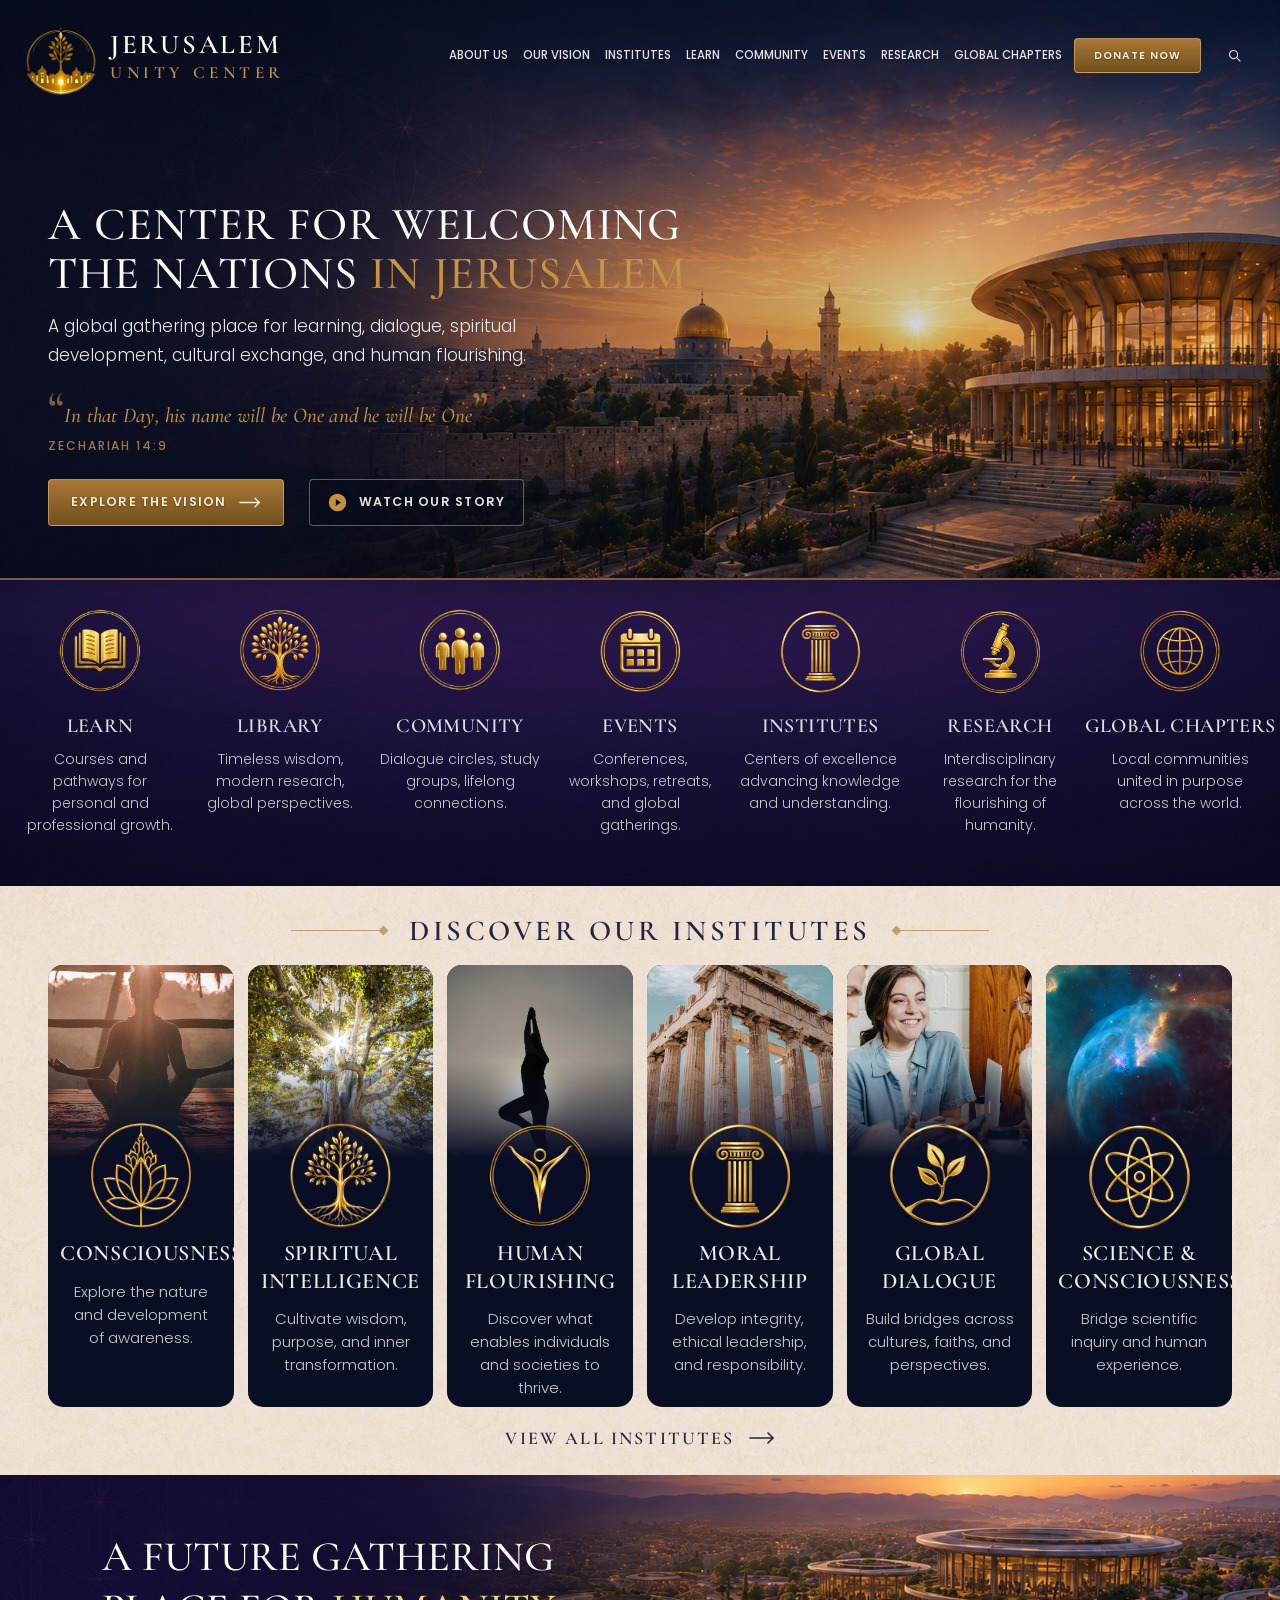
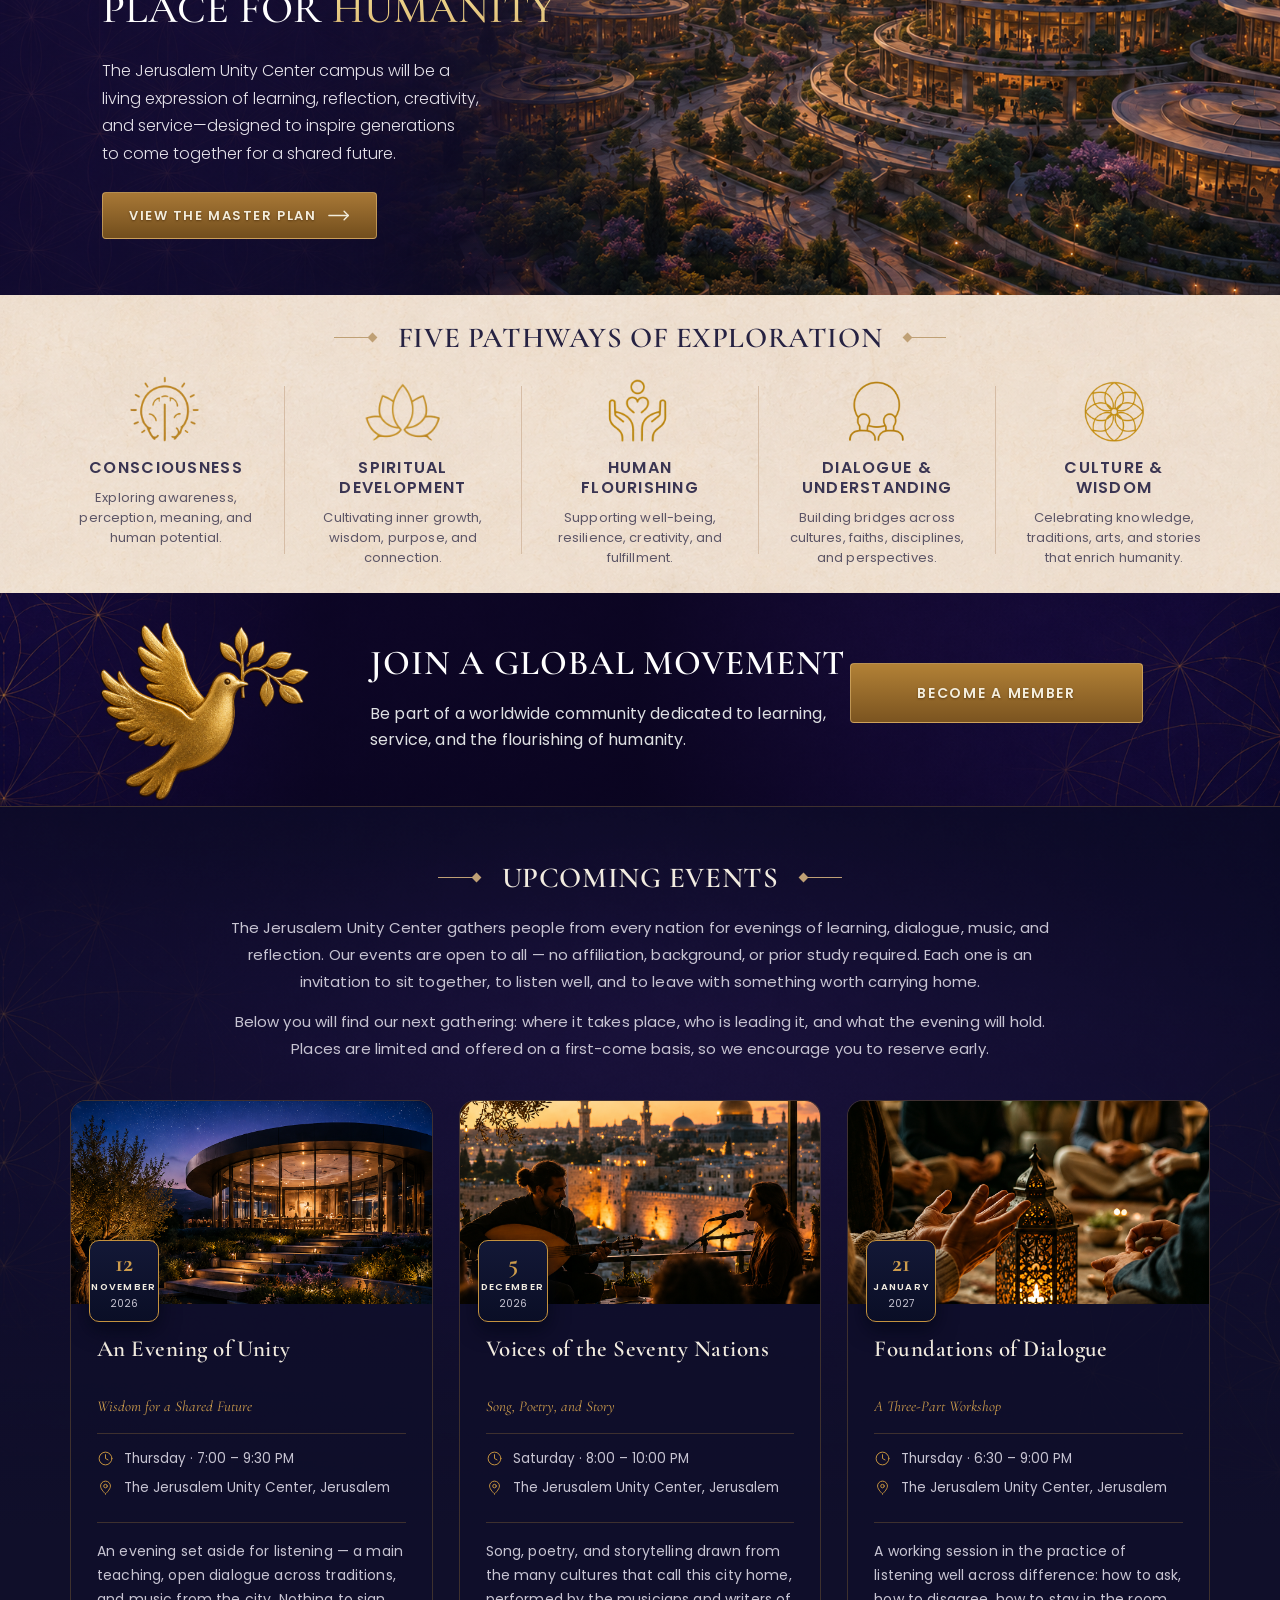
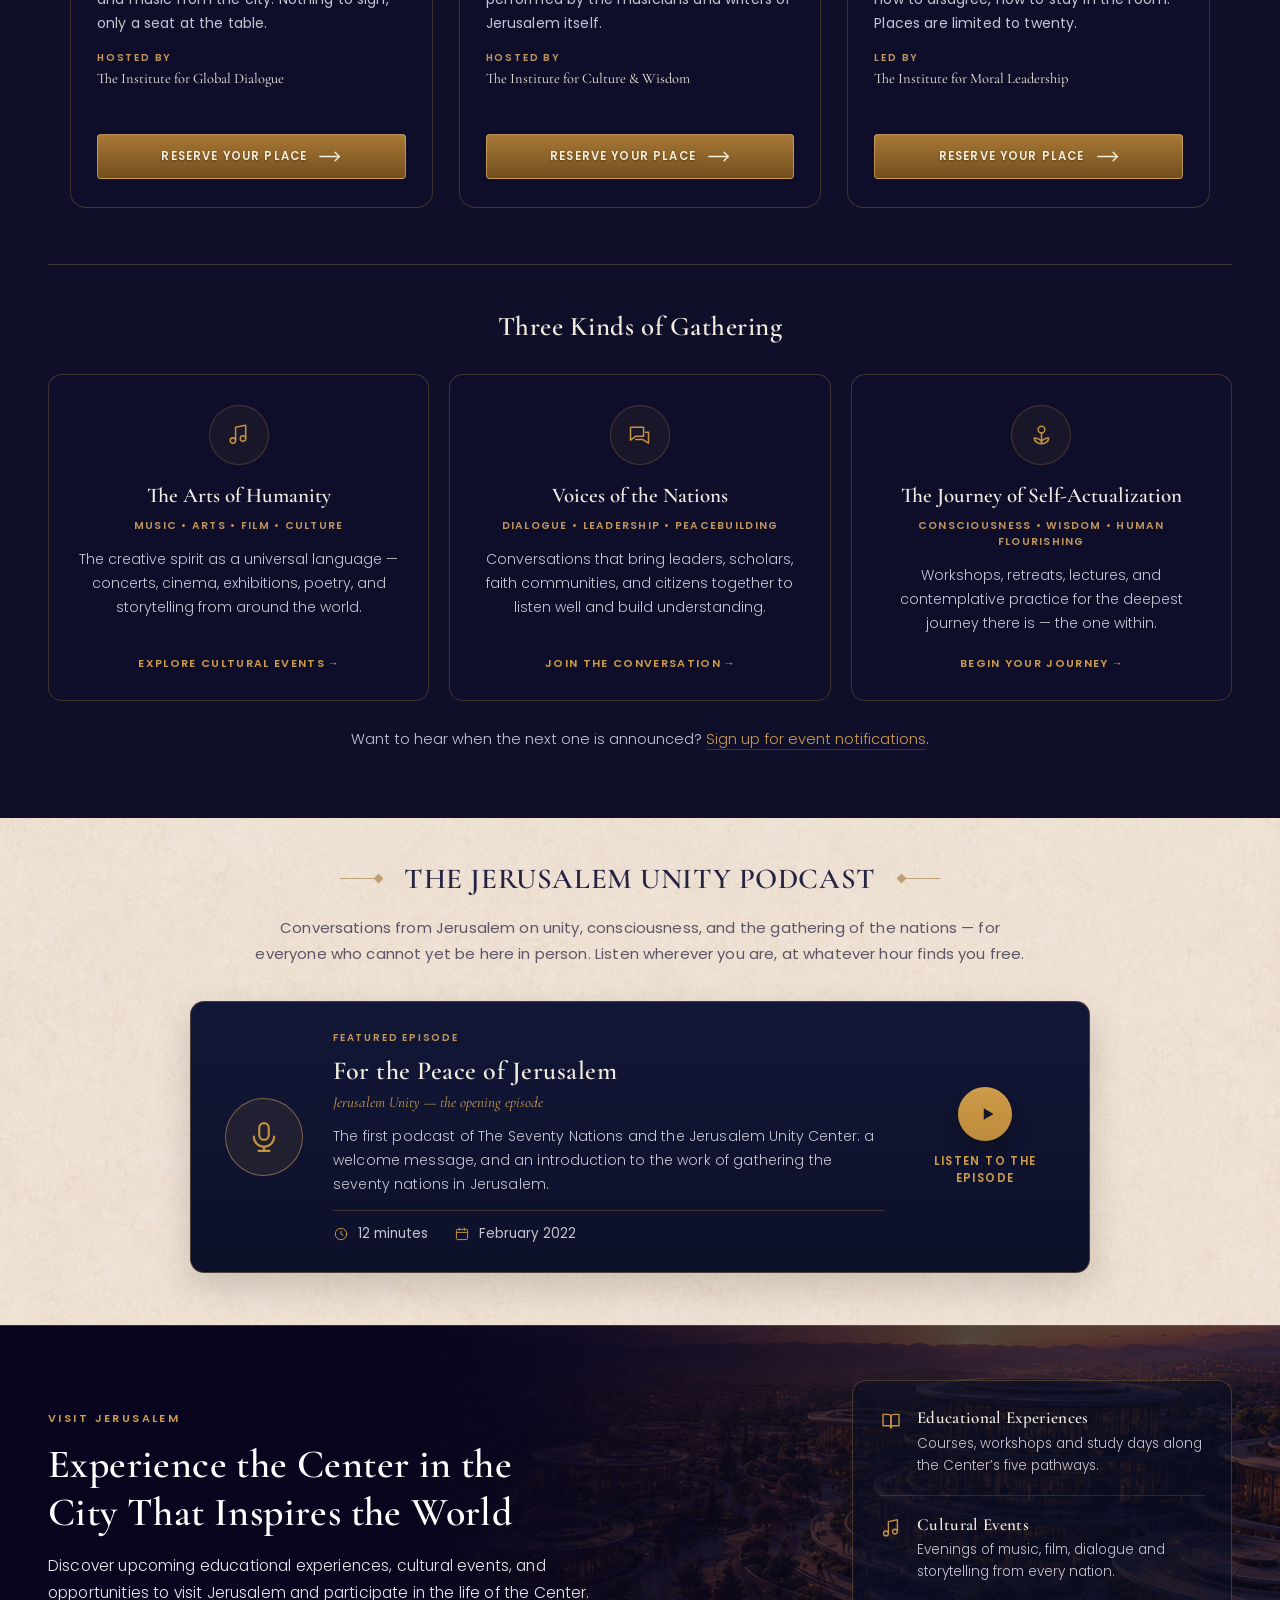
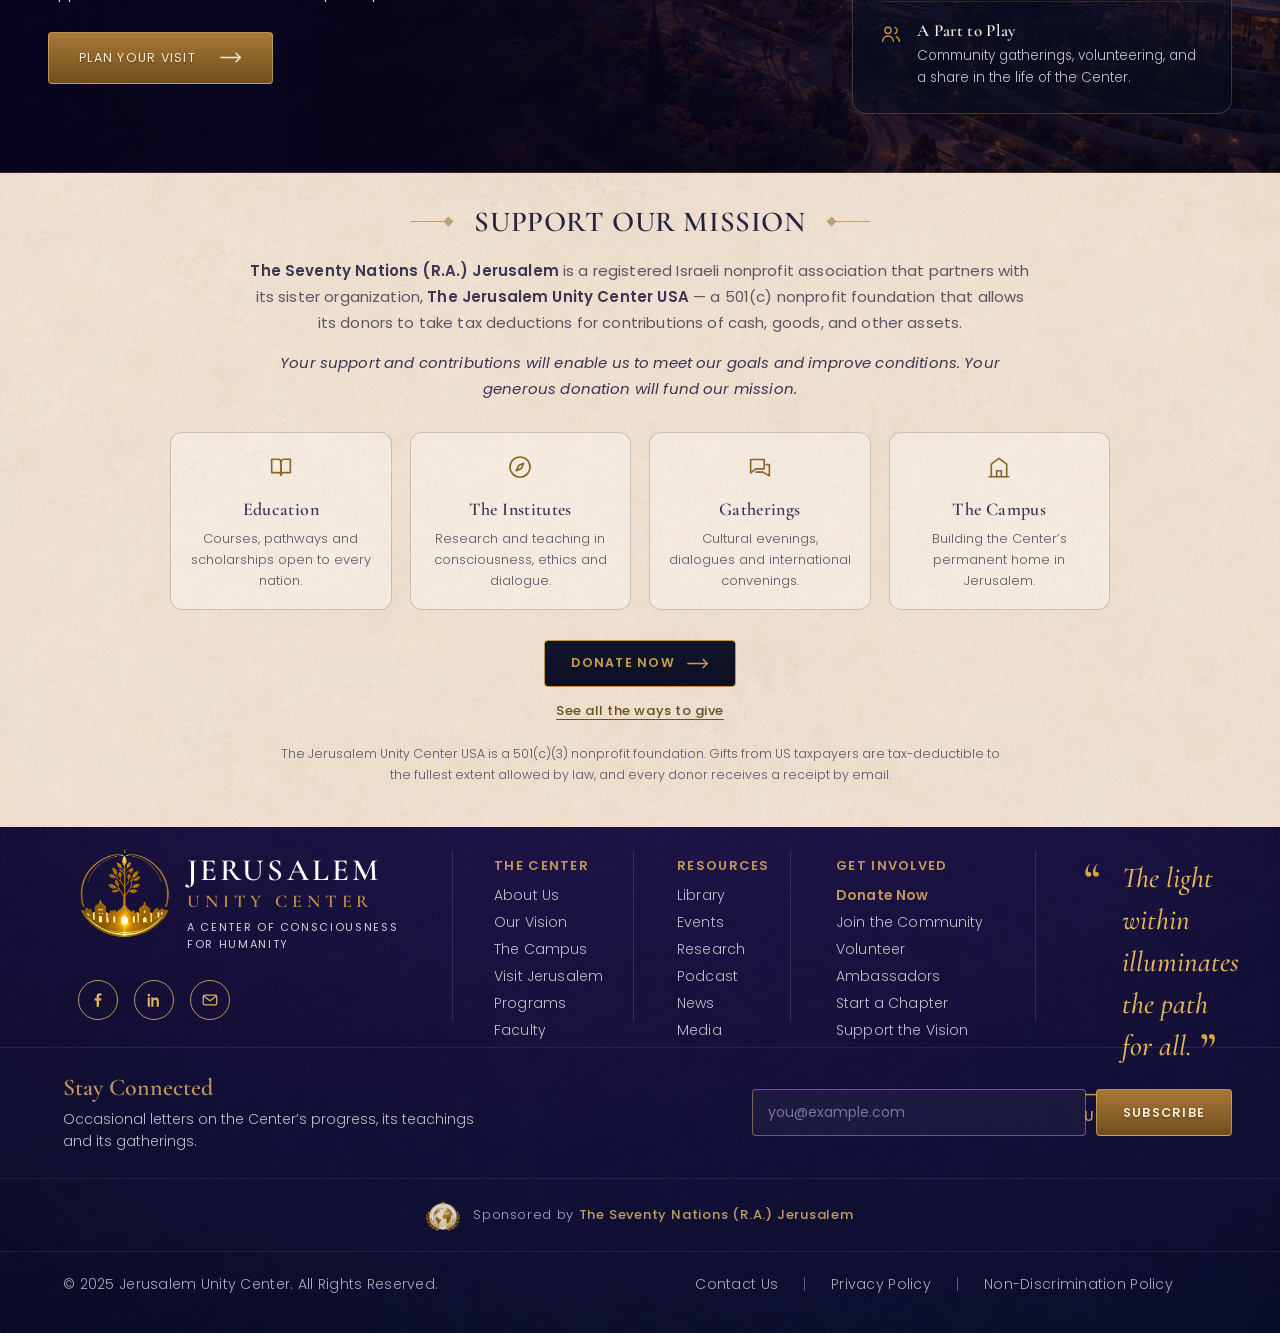
==== commit 360ed8f6: "Credit The Seventy Nations in the footer of every page A one-line acknowledgement with the sponsor's" ====
--- a/index.html
+++ b/index.html
@@ -791,6 +791,18 @@
 
         <p class="fnews-msg" id="fnews-msg" role="status" hidden></p>
       </form>
+    </div>
+
+    <div class="footer-divider" aria-hidden="true"></div>
+
+    <!-- Sponsor credit — one line on its own slim band, so the
+         acknowledgement appears on every page without competing
+         with the copyright and the legal links below it. -->
+    <div class="shell footer-sponsor">
+      <a class="fsponsor" href="https://seventynationsjerusalem.org" target="_blank" rel="noopener">
+        <img class="fsponsor-logo" src="assets/the-seventy-nations-mark.png" alt="" width="102" height="102" loading="lazy" decoding="async">
+        <span class="fsponsor-text">Sponsored by <span class="fsponsor-name">The Seventy Nations (R.A.) Jerusalem</span></span>
+      </a>
     </div>
 
     <div class="footer-divider" aria-hidden="true"></div>
--- a/style.css
+++ b/style.css
@@ -1482,6 +1482,69 @@
   color: var(--mf-error);
 }
 
+/* --- Sponsor credit -------------------------------------------
+   One line on a slim band of its own between the newsletter and
+   the bottom bar. Centred and quiet: the mark is small and held
+   back to 85% so it acknowledges the sponsor without setting up a
+   second logo to compete with the Center's own, and the words take
+   the same muted grey as the copyright beneath them. Having its
+   own band means it never crowds the copyright or the legal links
+   at any width — it simply stacks above them.
+   -------------------------------------------------------------- */
+
+.footer-sponsor {
+  display: flex;
+  justify-content: center;
+  padding-top: 19px;
+  padding-bottom: 19px;
+}
+
+.fsponsor {
+  display: inline-flex;
+  align-items: center;
+  gap: 13px;
+  text-decoration: none;
+}
+
+/* assets/the-seventy-nations-mark.png is the sponsor's logo cropped
+   to its own edges and squared up — 102px so it stays sharp on a
+   retina screen, 20KB instead of the 660KB full-size file, and it
+   fills the 34px box rather than floating inside its own margin. */
+.fsponsor-logo {
+  flex-shrink: 0;
+  width: 34px;
+  height: 34px;
+  opacity: 0.85;
+  transition: opacity 0.25s ease;
+}
+
+.fsponsor-text {
+  font-size: 13px;
+  font-weight: 300;
+  letter-spacing: 0.05em;
+  color: var(--footer-muted);
+  transition: color 0.2s ease;
+}
+
+.fsponsor-name {
+  font-weight: 500;
+  letter-spacing: 0.06em;
+  color: var(--footer-attr);
+  transition: color 0.2s ease;
+}
+
+.fsponsor:hover .fsponsor-logo {
+  opacity: 1;
+}
+
+.fsponsor:hover .fsponsor-text {
+  color: var(--footer-link);
+}
+
+.fsponsor:hover .fsponsor-name {
+  color: var(--gold-hi);
+}
+
 /* Copyright starts at x63; legal links end ~107px inside the
    right edge (measured at 1440) */
 .footer-bottom {
@@ -4698,6 +4761,28 @@
     width: 100%;
     max-width: 420px;
     margin: 0 auto;
+  }
+
+  /* The credit keeps its one line as long as it fits and wraps
+     under the mark rather than off the edge when it does not. */
+  .footer-sponsor {
+    padding: 16px 20px;
+  }
+
+  .fsponsor {
+    flex-wrap: wrap;
+    justify-content: center;
+    gap: 10px;
+    text-align: center;
+  }
+
+  .fsponsor-logo {
+    width: 30px;
+    height: 30px;
+  }
+
+  .fsponsor-text {
+    font-size: 12.5px;
   }
 
   /* Bottom bar: copyright above, legal links below */
@@ -5235,6 +5320,24 @@
     width: 100%;
   }
 
+  /* The credit cannot hold one line at this width, so rather than
+     let it break wherever it runs out of room — which stranded
+     "Jerusalem" on a line of its own — the mark is put deliberately
+     above the words and the words are given a measure to wrap
+     inside. balance evens the two lines where it is supported;
+     where it is not, the measure alone already keeps the break
+     somewhere sensible. */
+  .fsponsor {
+    flex-direction: column;
+    gap: 9px;
+  }
+
+  .fsponsor-text {
+    max-width: 26ch;
+    text-wrap: balance;
+    line-height: 20px;
+  }
+
   .qmark {
     font-size: 28px;
   }
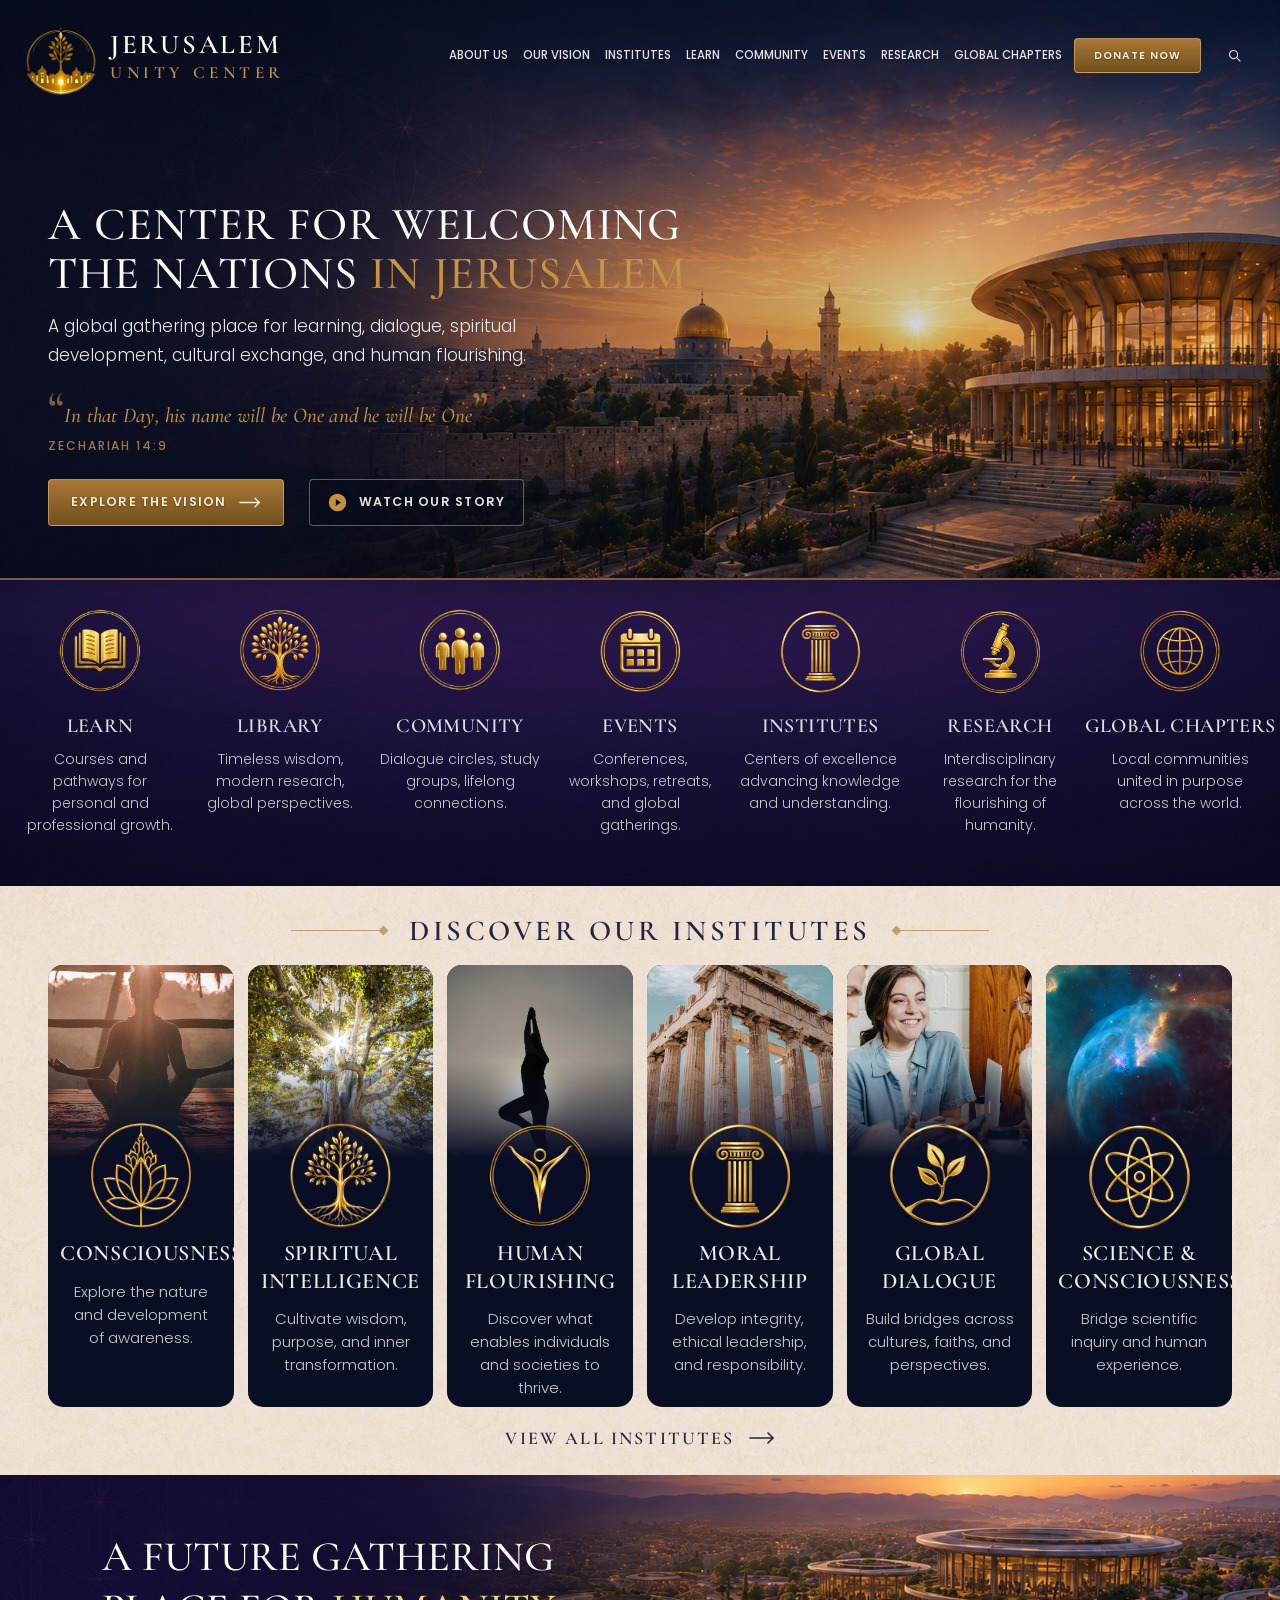
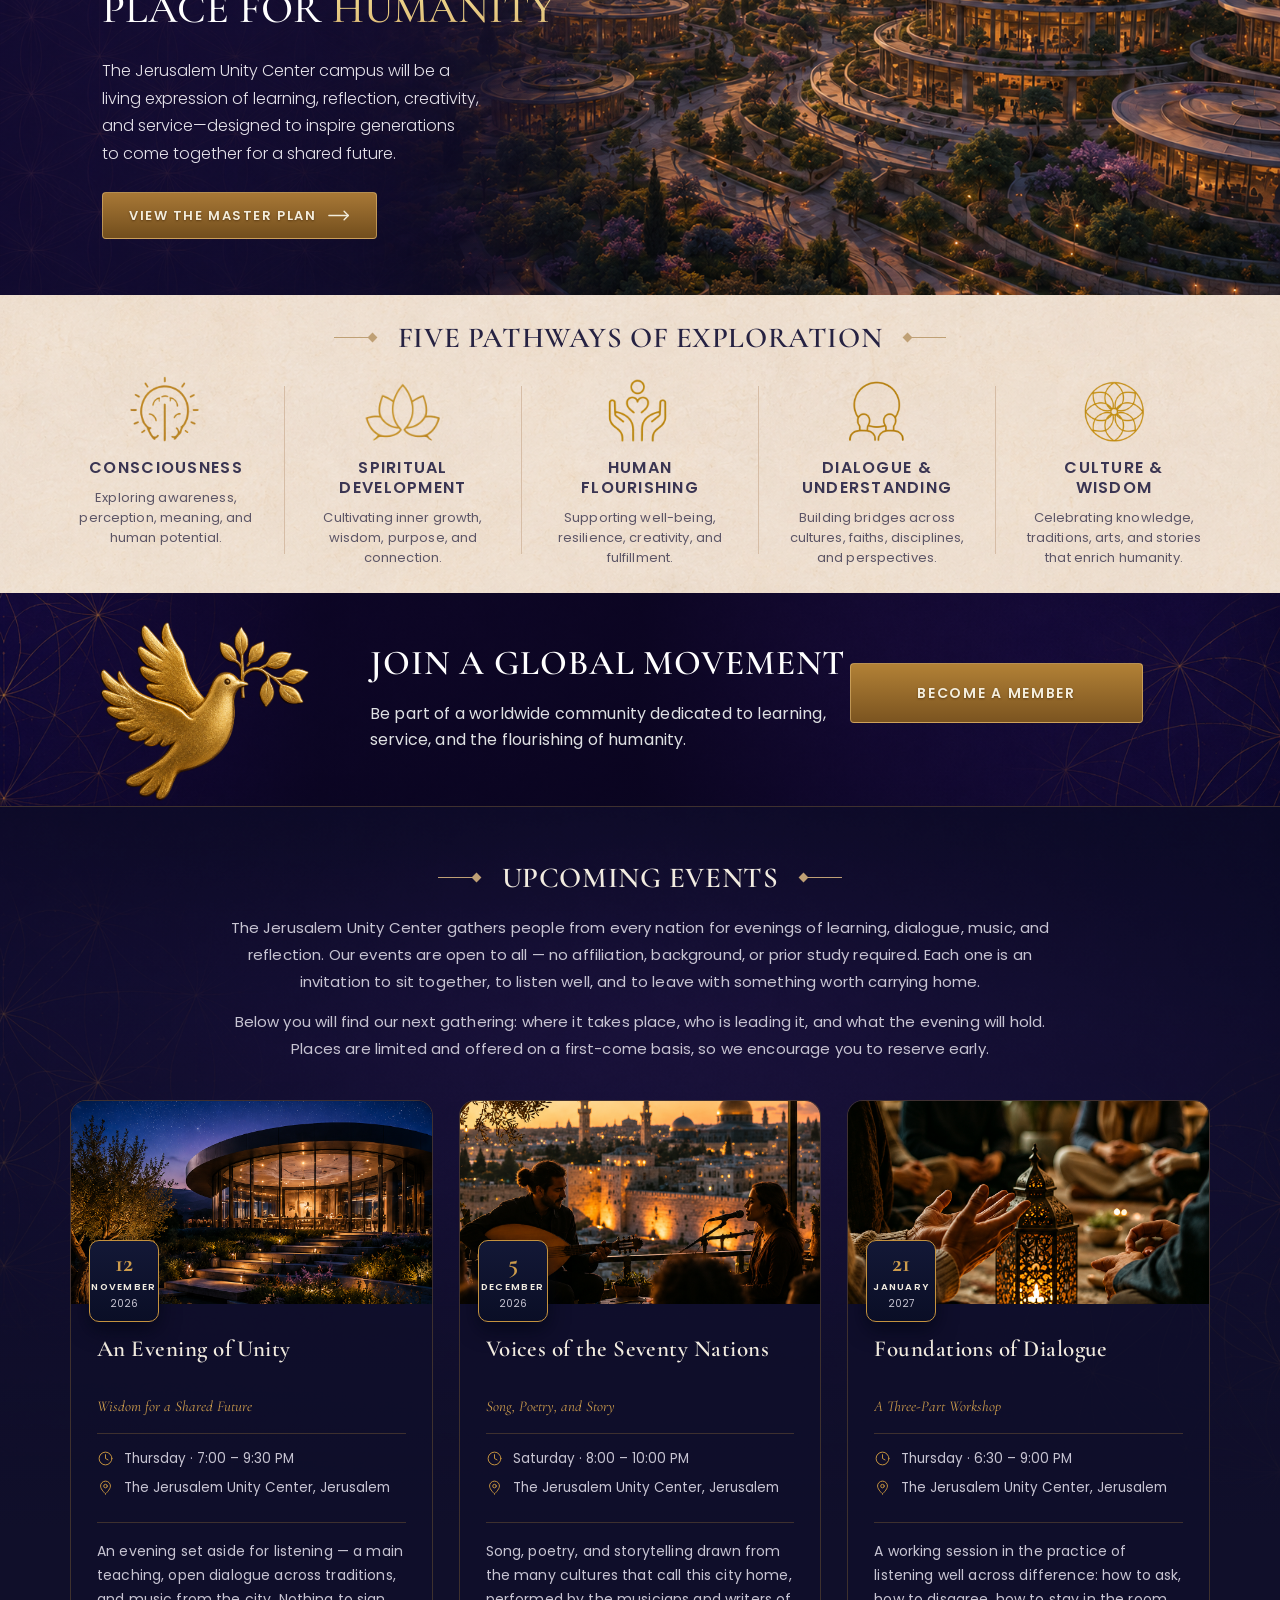
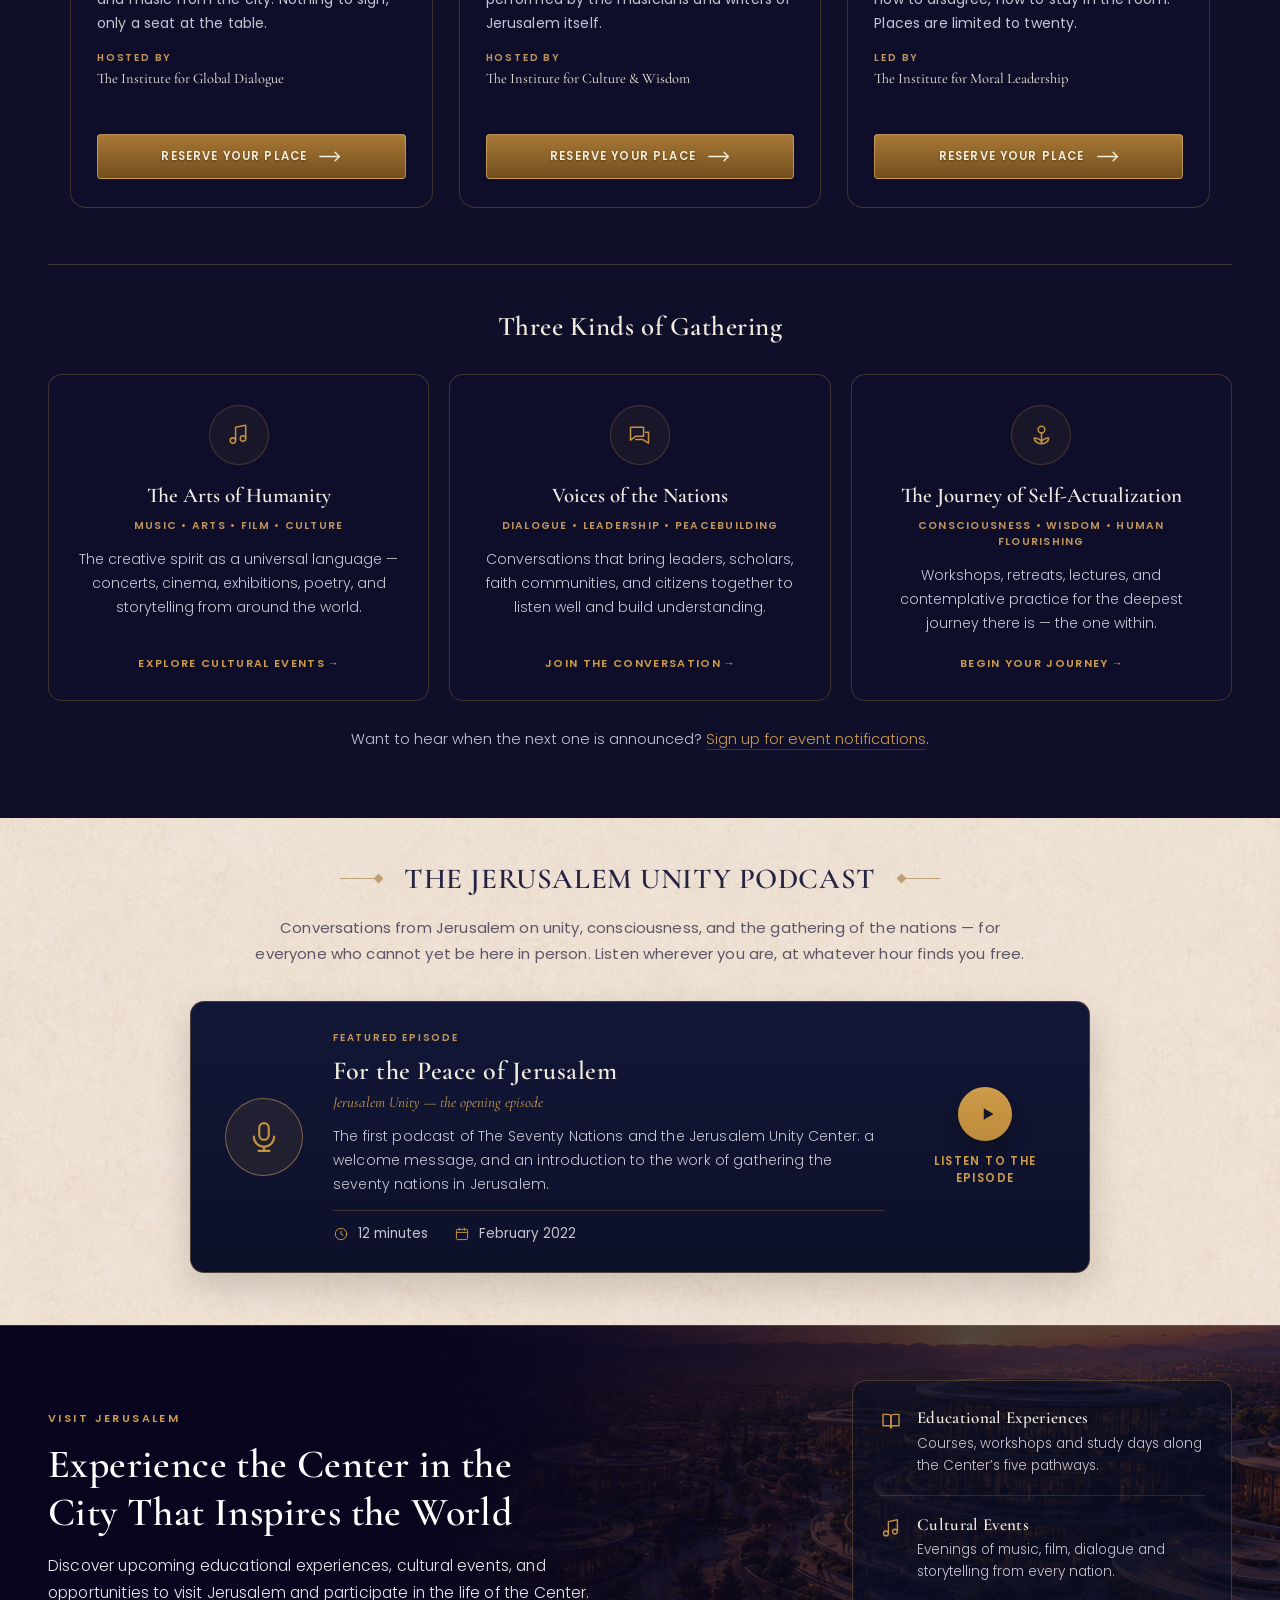
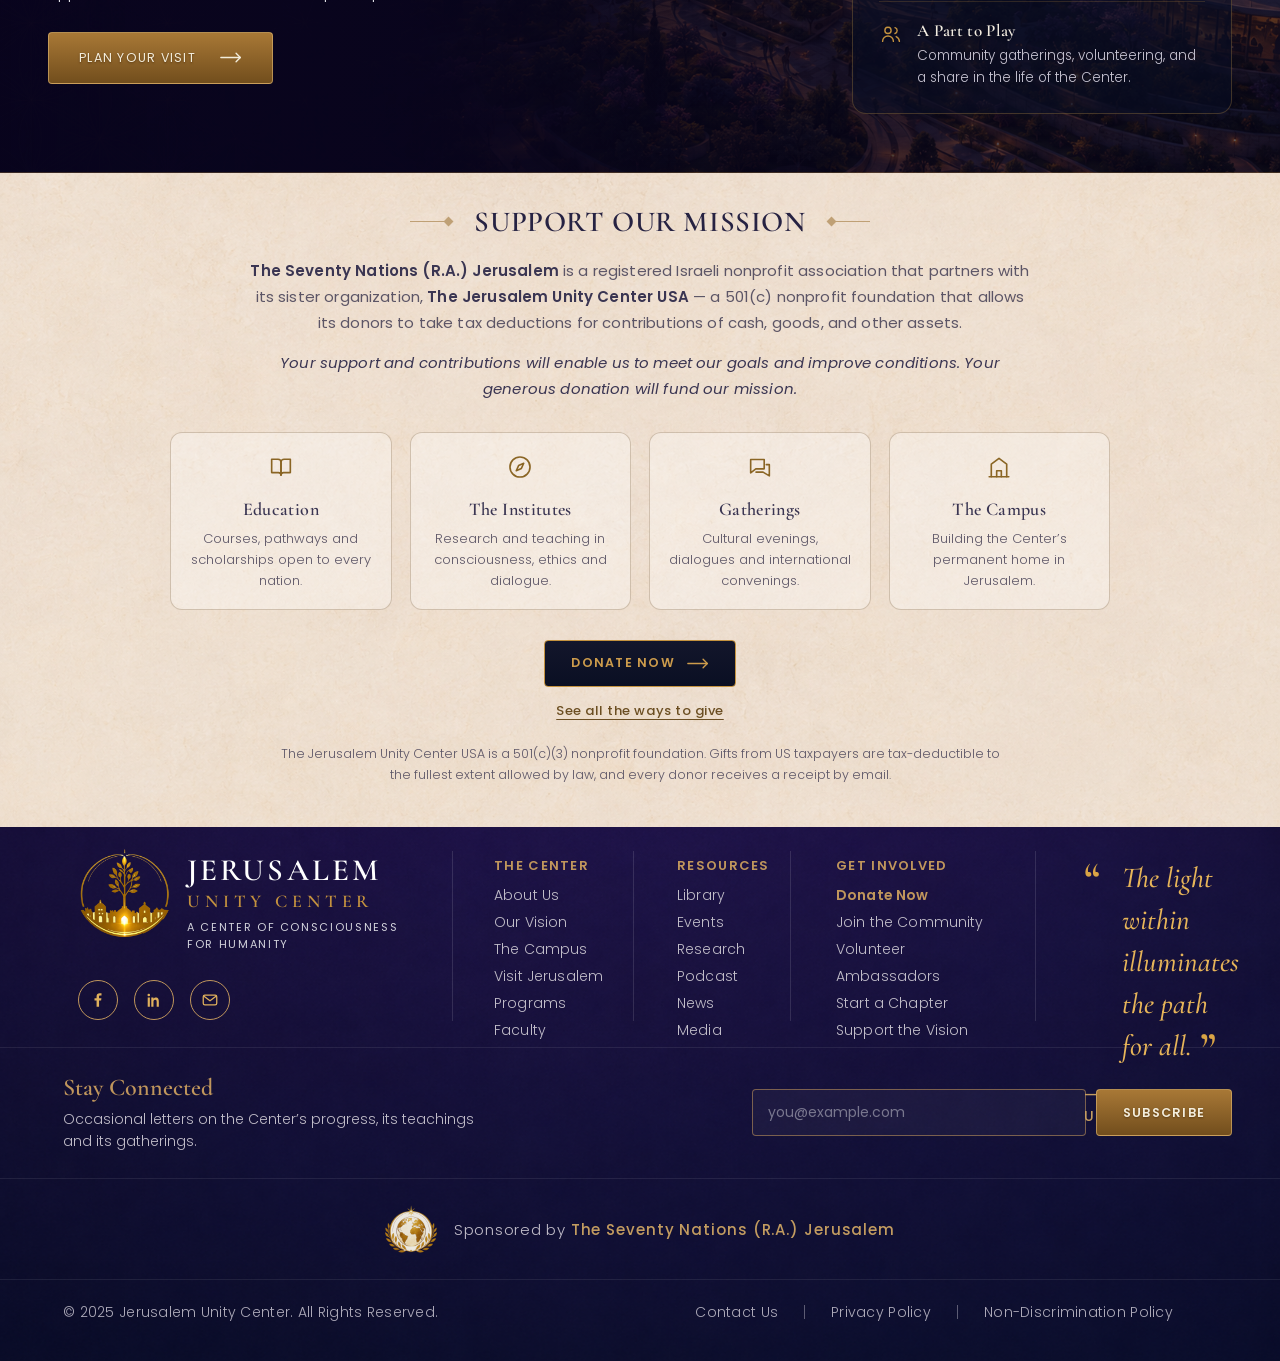
==== commit 8a616e2f: "Rename the About pop-up to The Seventy Nations Jerusalem, enlarge the footer credit Two changes aske" ====
--- a/index.html
+++ b/index.html
@@ -800,7 +800,7 @@
          with the copyright and the legal links below it. -->
     <div class="shell footer-sponsor">
       <a class="fsponsor" href="https://seventynationsjerusalem.org" target="_blank" rel="noopener">
-        <img class="fsponsor-logo" src="assets/the-seventy-nations-mark.png" alt="" width="102" height="102" loading="lazy" decoding="async">
+        <img class="fsponsor-logo" src="assets/the-seventy-nations-mark.png" alt="" width="156" height="156" loading="lazy" decoding="async">
         <span class="fsponsor-text">Sponsored by <span class="fsponsor-name">The Seventy Nations (R.A.) Jerusalem</span></span>
       </a>
     </div>
--- a/style.css
+++ b/style.css
@@ -1495,34 +1495,34 @@
 .footer-sponsor {
   display: flex;
   justify-content: center;
-  padding-top: 19px;
-  padding-bottom: 19px;
+  padding-top: 24px;
+  padding-bottom: 24px;
 }
 
 .fsponsor {
   display: inline-flex;
   align-items: center;
-  gap: 13px;
+  gap: 17px;
   text-decoration: none;
 }
 
 /* assets/the-seventy-nations-mark.png is the sponsor's logo cropped
-   to its own edges and squared up — 102px so it stays sharp on a
-   retina screen, 20KB instead of the 660KB full-size file, and it
-   fills the 34px box rather than floating inside its own margin. */
+   to its own edges and squared up — 156px so it stays sharp at 3x on
+   a retina screen, 40KB instead of the 660KB full-size file, and it
+   fills the 52px box rather than floating inside its own margin. */
 .fsponsor-logo {
   flex-shrink: 0;
-  width: 34px;
-  height: 34px;
-  opacity: 0.85;
+  width: 52px;
+  height: 52px;
+  opacity: 0.92;
   transition: opacity 0.25s ease;
 }
 
 .fsponsor-text {
-  font-size: 13px;
+  font-size: 15px;
   font-weight: 300;
   letter-spacing: 0.05em;
-  color: var(--footer-muted);
+  color: var(--footer-link);
   transition: color 0.2s ease;
 }
 
@@ -4766,23 +4766,23 @@
   /* The credit keeps its one line as long as it fits and wraps
      under the mark rather than off the edge when it does not. */
   .footer-sponsor {
-    padding: 16px 20px;
+    padding: 20px;
   }
 
   .fsponsor {
     flex-wrap: wrap;
     justify-content: center;
-    gap: 10px;
+    gap: 14px;
     text-align: center;
   }
 
   .fsponsor-logo {
-    width: 30px;
-    height: 30px;
+    width: 46px;
+    height: 46px;
   }
 
   .fsponsor-text {
-    font-size: 12.5px;
+    font-size: 14px;
   }
 
   /* Bottom bar: copyright above, legal links below */
@@ -5329,13 +5329,13 @@
      somewhere sensible. */
   .fsponsor {
     flex-direction: column;
-    gap: 9px;
+    gap: 12px;
   }
 
   .fsponsor-text {
-    max-width: 26ch;
+    max-width: 24ch;
     text-wrap: balance;
-    line-height: 20px;
+    line-height: 22px;
   }
 
   .qmark {
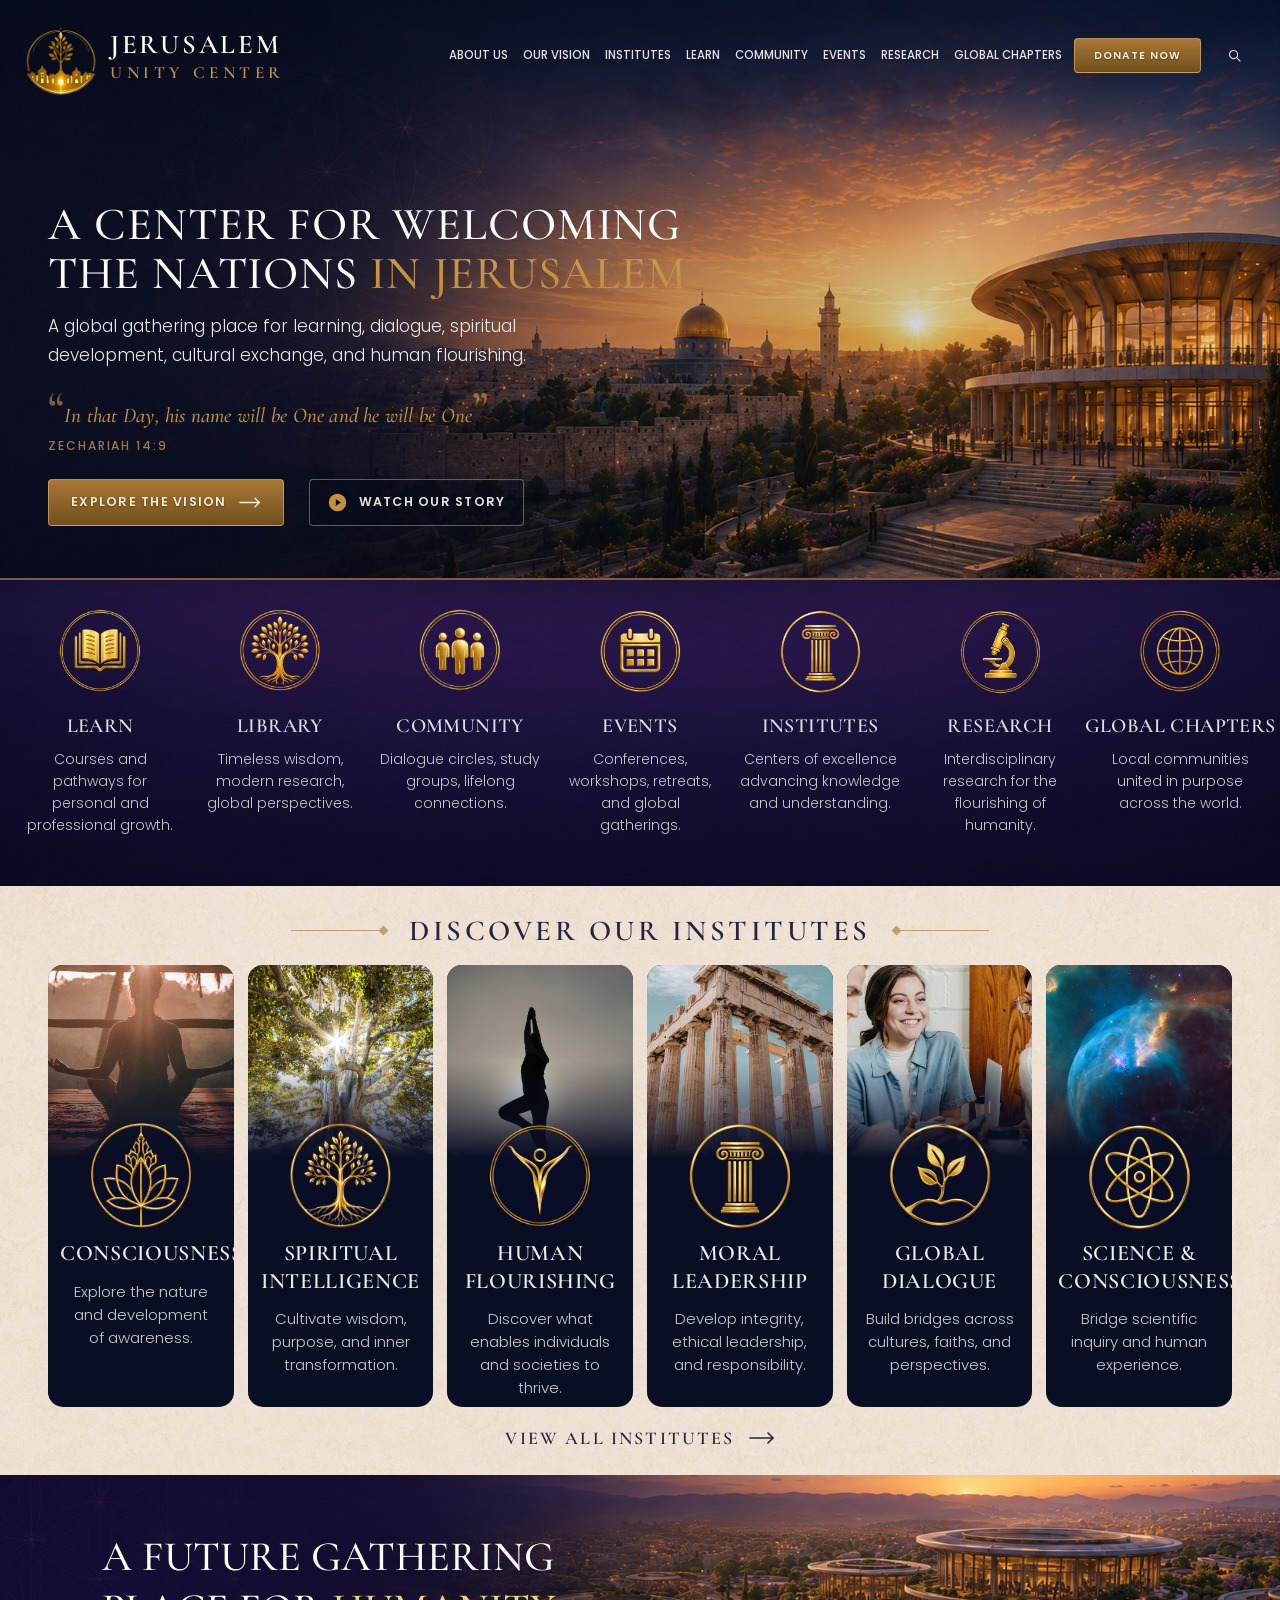
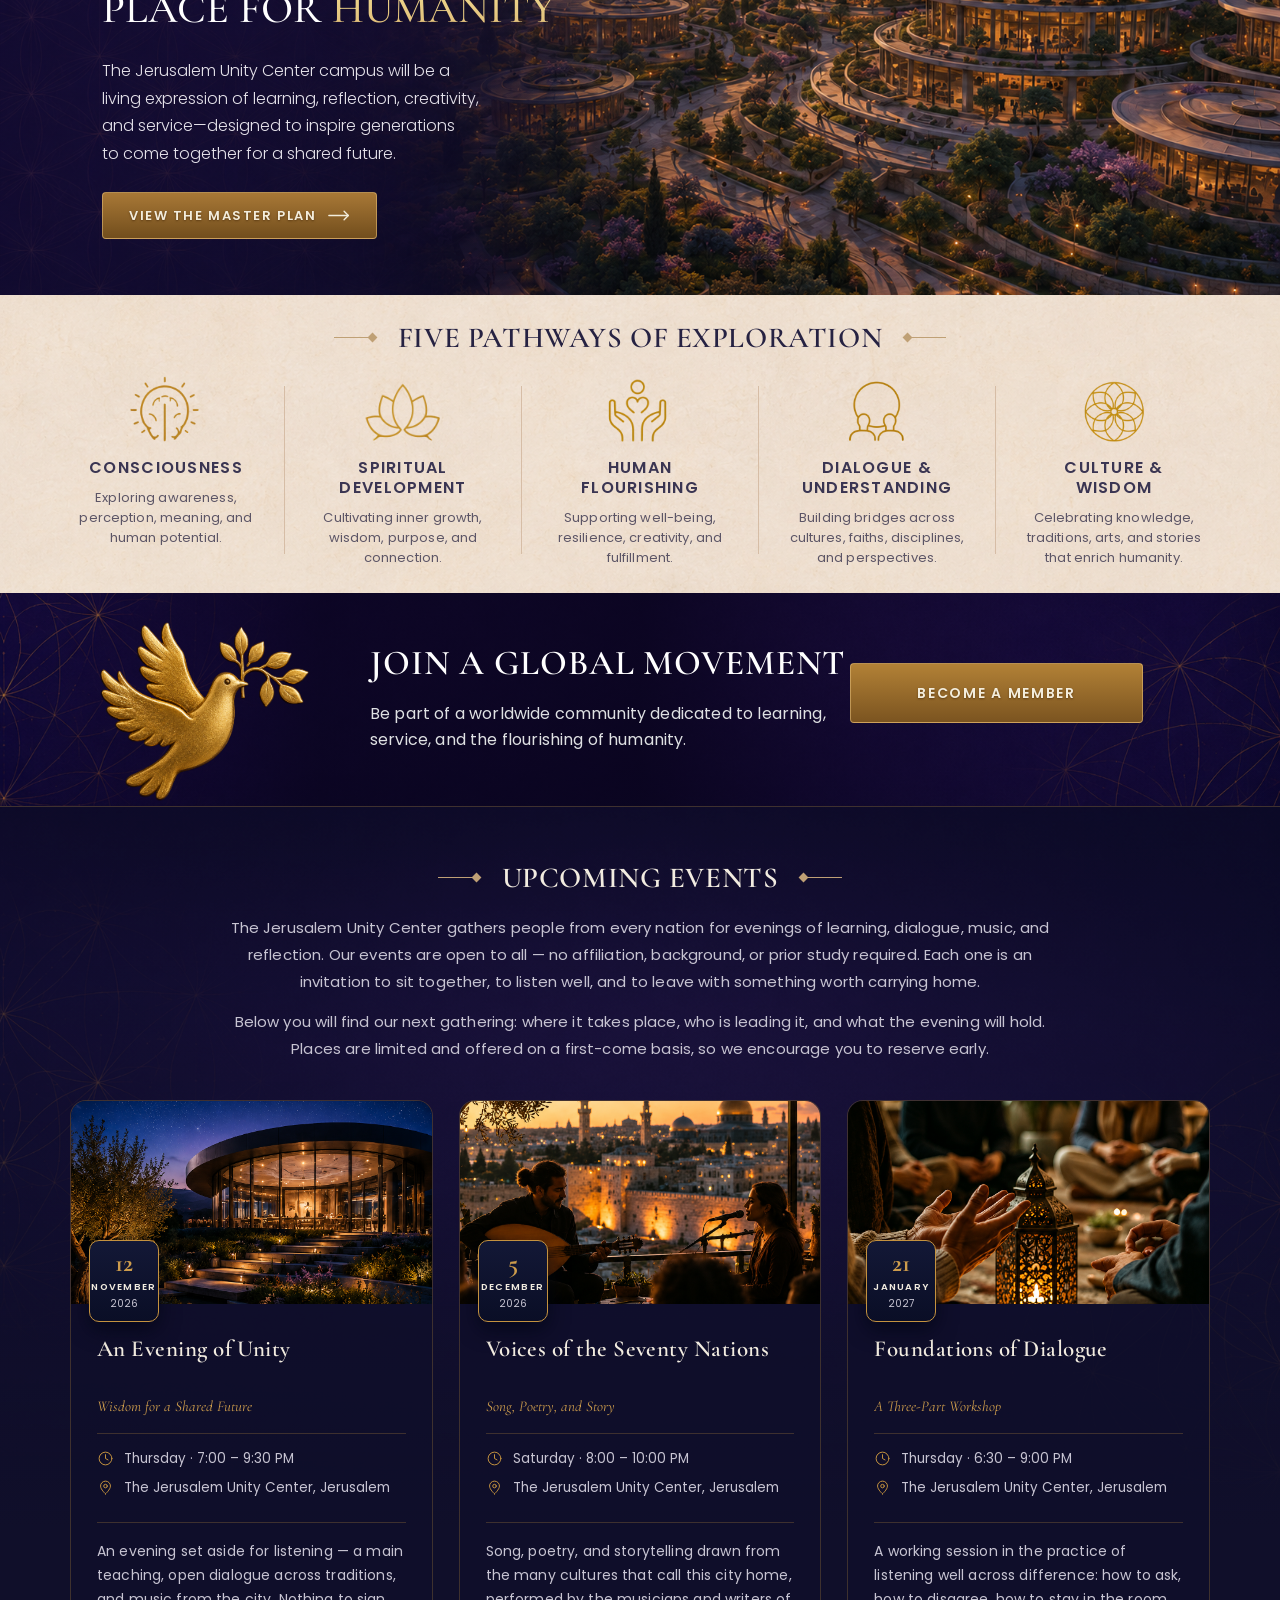
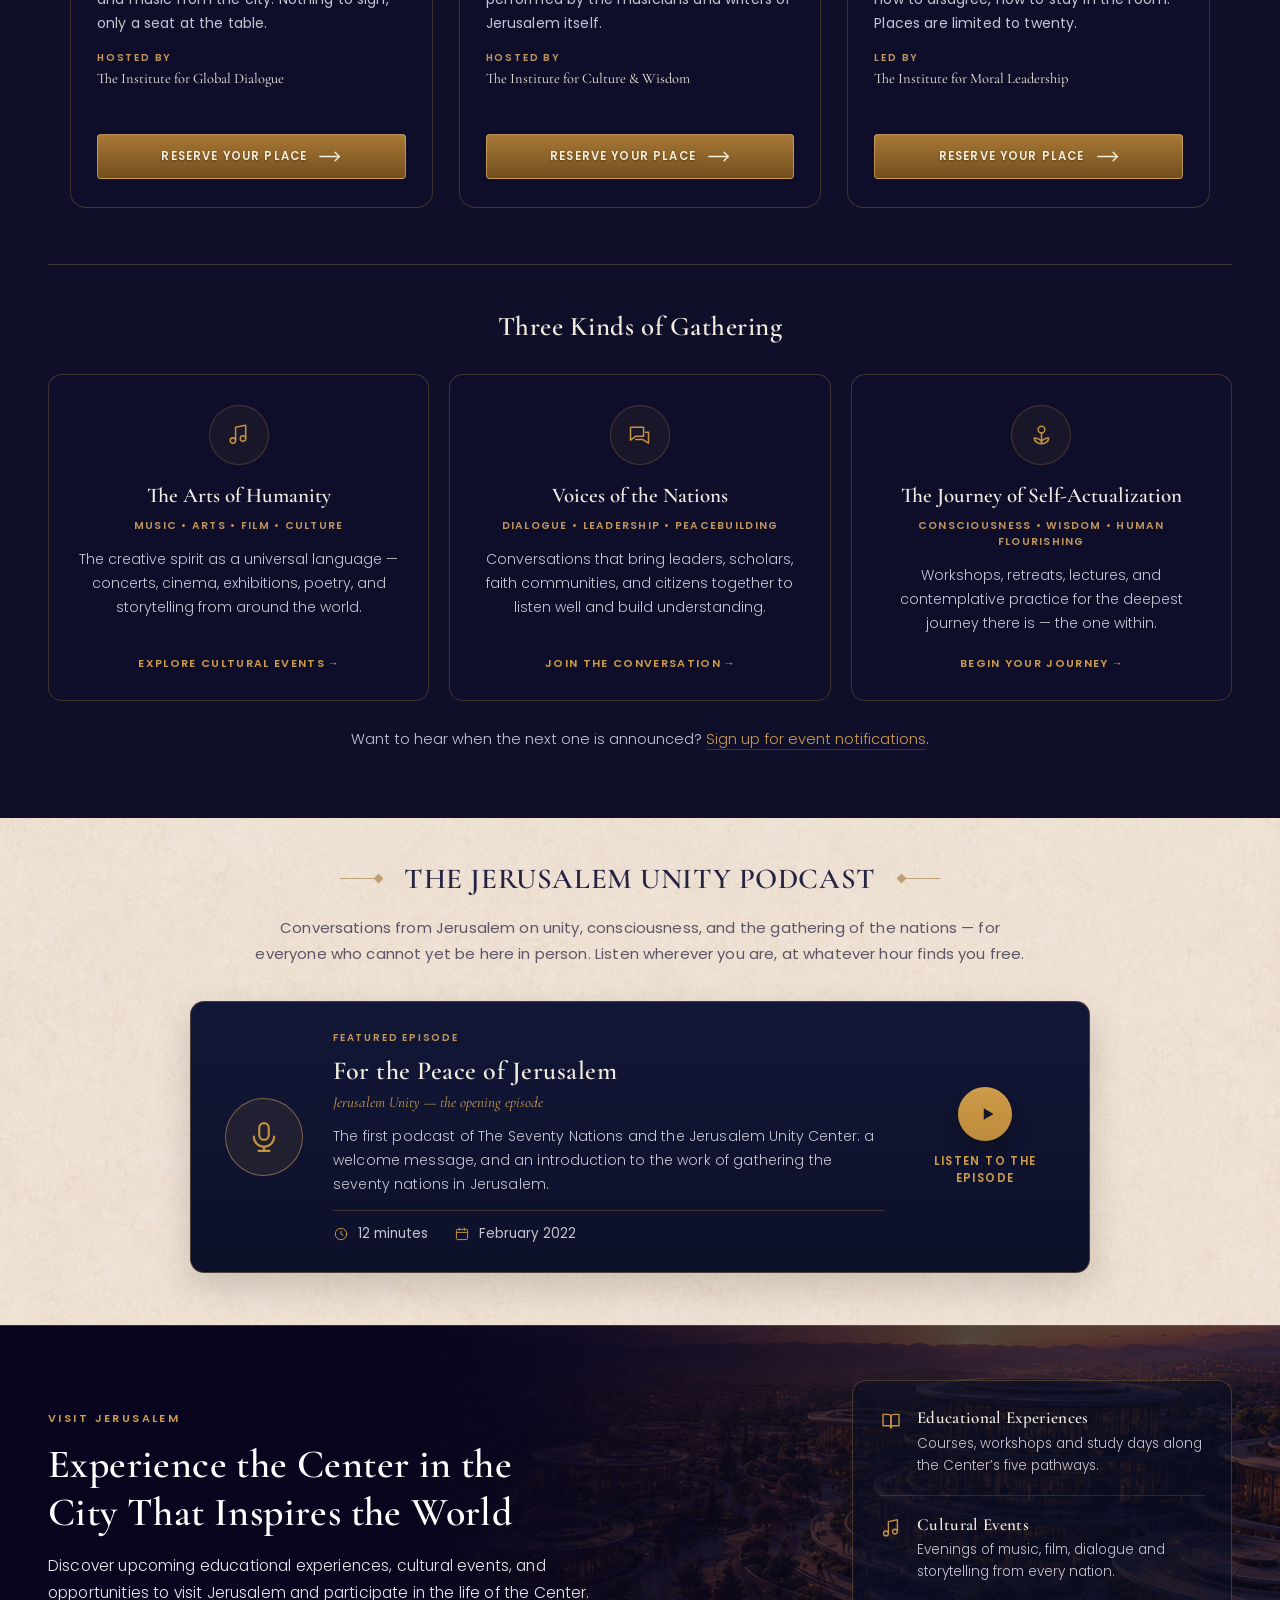
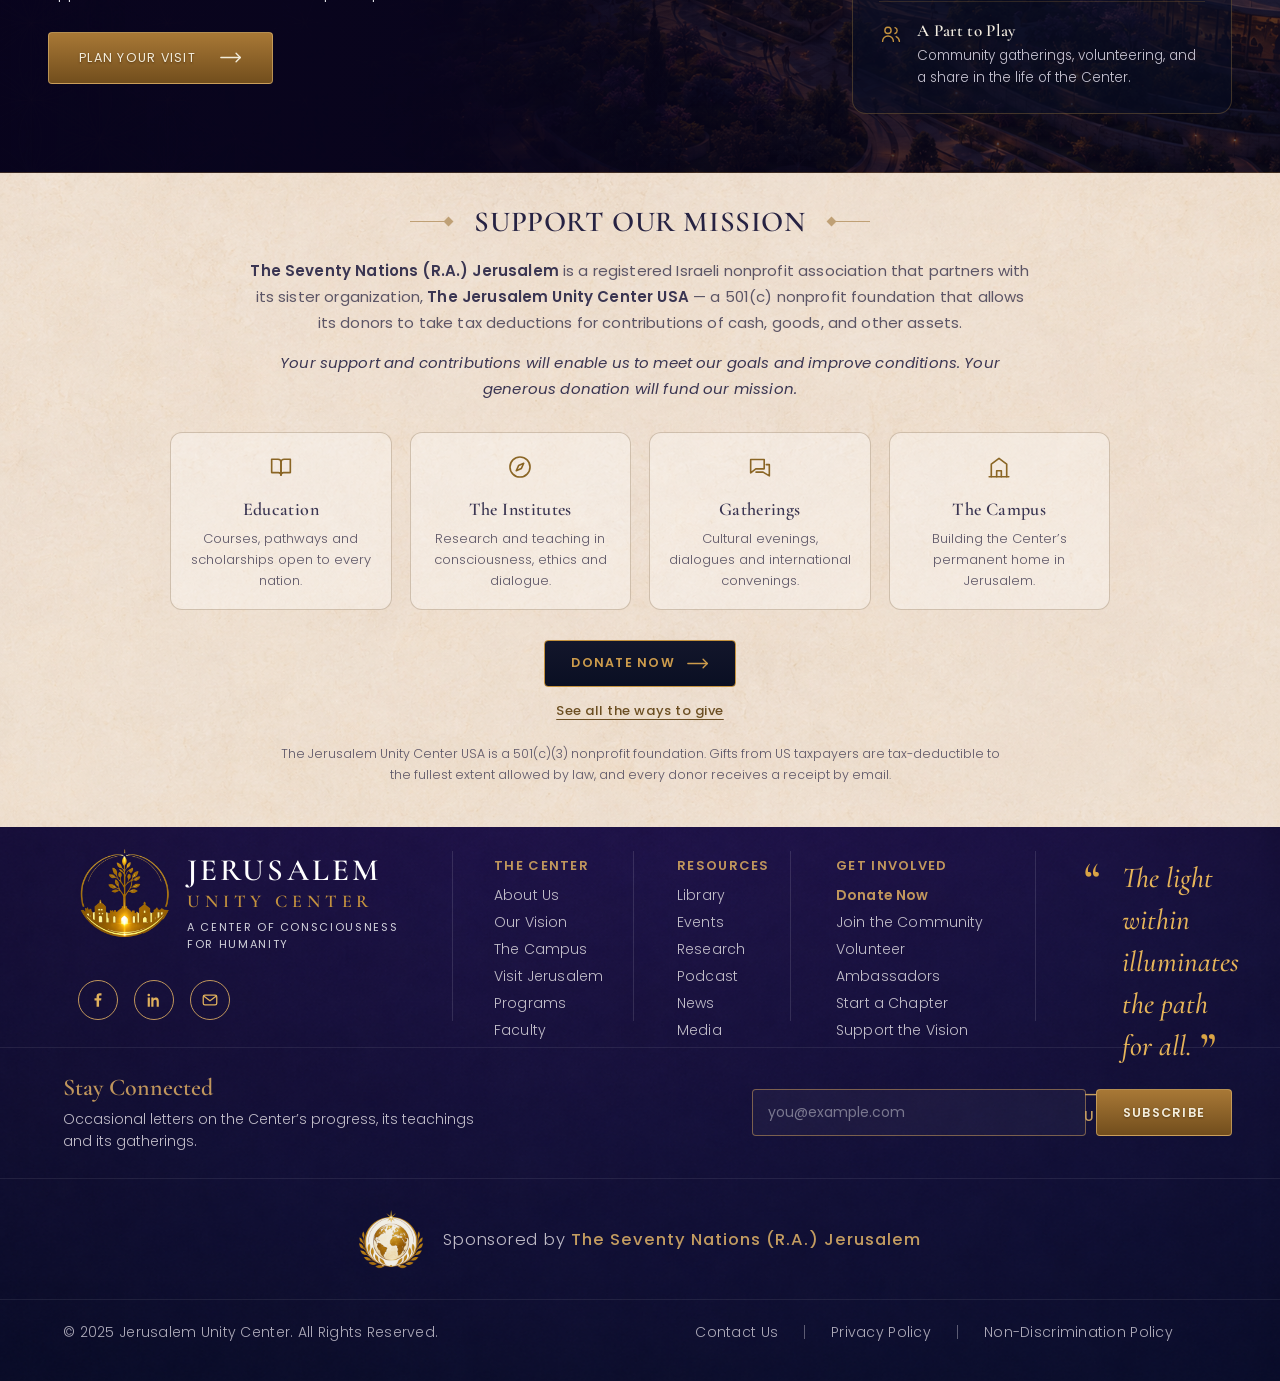
==== commit ead9ee81: "State the 501(c)(3) in the About pop-up and enlarge the footer credit again The pop-up's opening sen" ====
--- a/index.html
+++ b/index.html
@@ -800,7 +800,7 @@
          with the copyright and the legal links below it. -->
     <div class="shell footer-sponsor">
       <a class="fsponsor" href="https://seventynationsjerusalem.org" target="_blank" rel="noopener">
-        <img class="fsponsor-logo" src="assets/the-seventy-nations-mark.png" alt="" width="156" height="156" loading="lazy" decoding="async">
+        <img class="fsponsor-logo" src="assets/the-seventy-nations-mark.png" alt="" width="192" height="192" loading="lazy" decoding="async">
         <span class="fsponsor-text">Sponsored by <span class="fsponsor-name">The Seventy Nations (R.A.) Jerusalem</span></span>
       </a>
     </div>
--- a/style.css
+++ b/style.css
@@ -1495,33 +1495,33 @@
 .footer-sponsor {
   display: flex;
   justify-content: center;
-  padding-top: 24px;
-  padding-bottom: 24px;
+  padding-top: 28px;
+  padding-bottom: 28px;
 }
 
 .fsponsor {
   display: inline-flex;
   align-items: center;
-  gap: 17px;
+  gap: 20px;
   text-decoration: none;
 }
 
 /* assets/the-seventy-nations-mark.png is the sponsor's logo cropped
-   to its own edges and squared up — 156px so it stays sharp at 3x on
-   a retina screen, 40KB instead of the 660KB full-size file, and it
-   fills the 52px box rather than floating inside its own margin. */
+   to its own edges and squared up — 192px so it stays sharp at 3x on
+   a retina screen, 56KB instead of the 660KB full-size file, and it
+   fills the 64px box rather than floating inside its own margin. */
 .fsponsor-logo {
   flex-shrink: 0;
-  width: 52px;
-  height: 52px;
-  opacity: 0.92;
+  width: 64px;
+  height: 64px;
+  opacity: 0.95;
   transition: opacity 0.25s ease;
 }
 
 .fsponsor-text {
-  font-size: 15px;
+  font-size: 16.5px;
   font-weight: 300;
-  letter-spacing: 0.05em;
+  letter-spacing: 0.045em;
   color: var(--footer-link);
   transition: color 0.2s ease;
 }
@@ -4766,23 +4766,23 @@
   /* The credit keeps its one line as long as it fits and wraps
      under the mark rather than off the edge when it does not. */
   .footer-sponsor {
-    padding: 20px;
+    padding: 24px 20px;
   }
 
   .fsponsor {
     flex-wrap: wrap;
     justify-content: center;
-    gap: 14px;
+    gap: 16px;
     text-align: center;
   }
 
   .fsponsor-logo {
-    width: 46px;
-    height: 46px;
+    width: 56px;
+    height: 56px;
   }
 
   .fsponsor-text {
-    font-size: 14px;
+    font-size: 15px;
   }
 
   /* Bottom bar: copyright above, legal links below */
@@ -5329,13 +5329,13 @@
      somewhere sensible. */
   .fsponsor {
     flex-direction: column;
-    gap: 12px;
+    gap: 13px;
   }
 
   .fsponsor-text {
-    max-width: 24ch;
+    max-width: 23ch;
     text-wrap: balance;
-    line-height: 22px;
+    line-height: 24px;
   }
 
   .qmark {
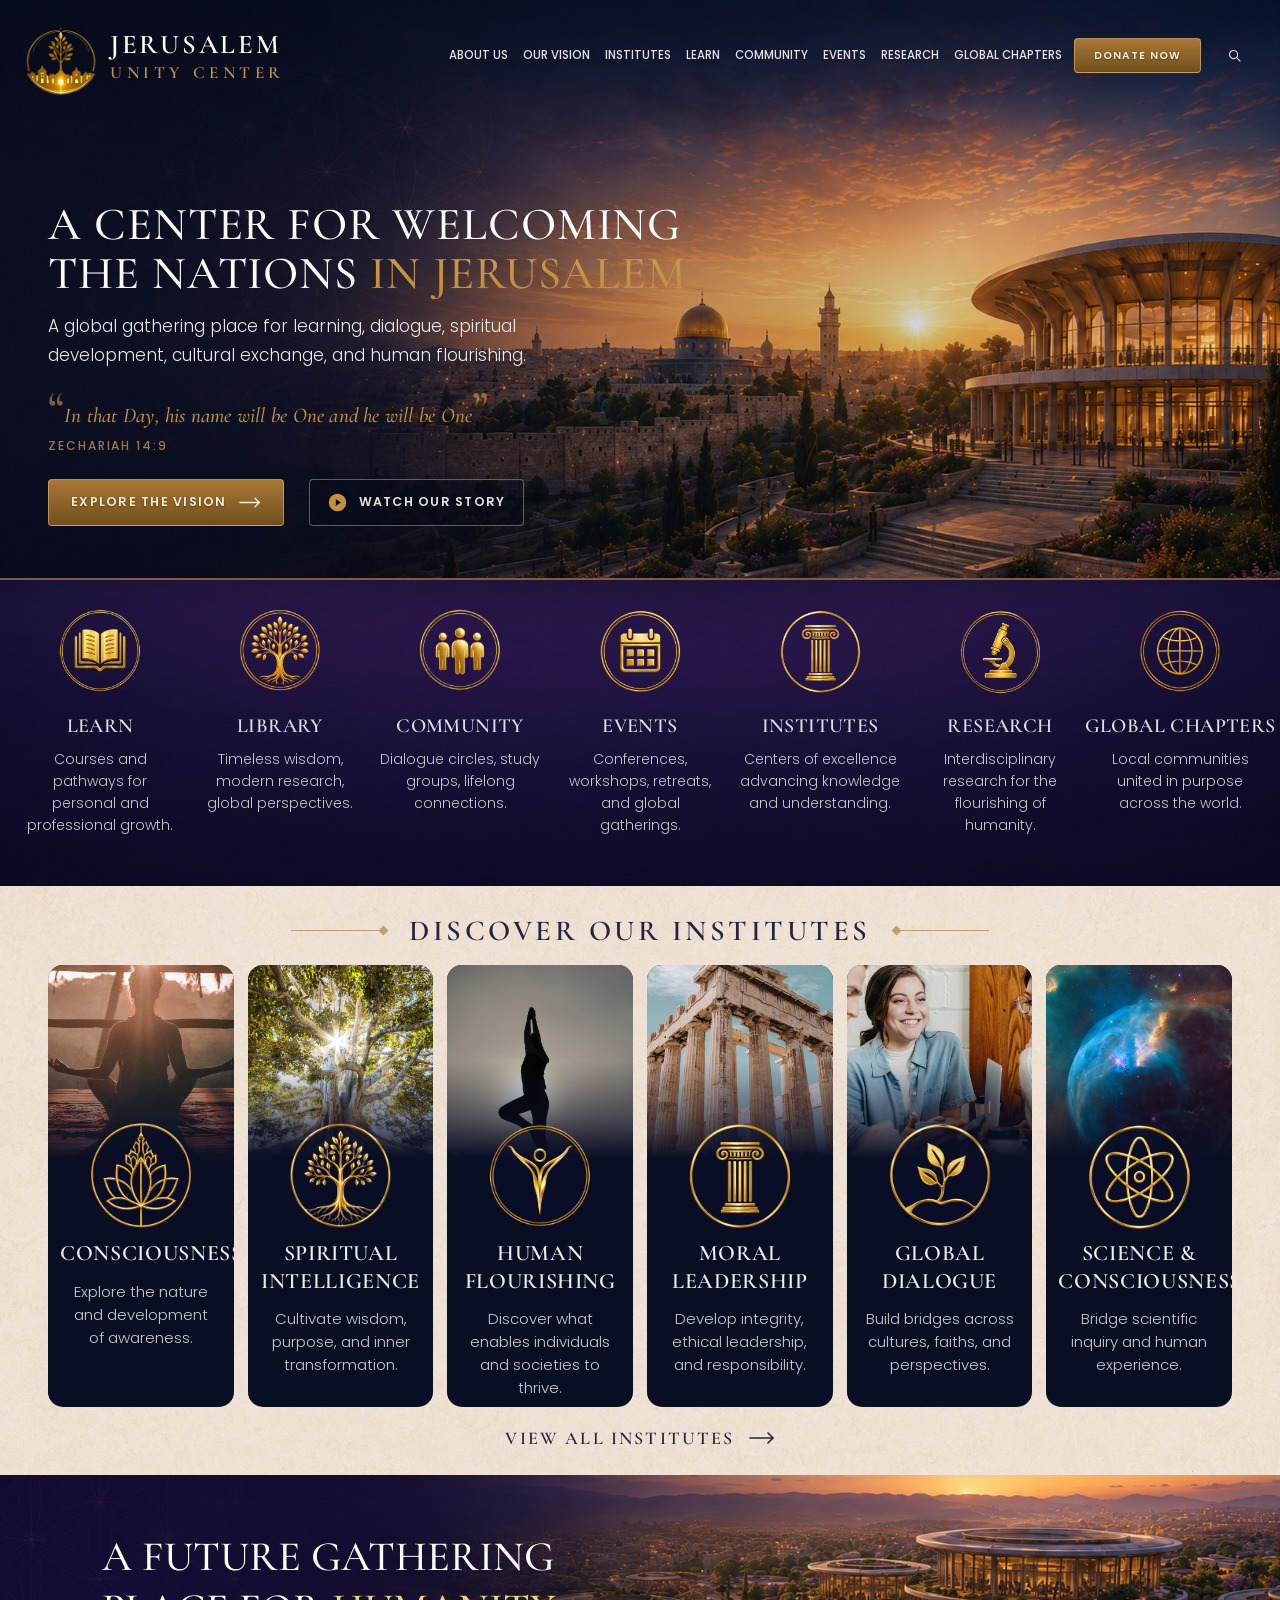
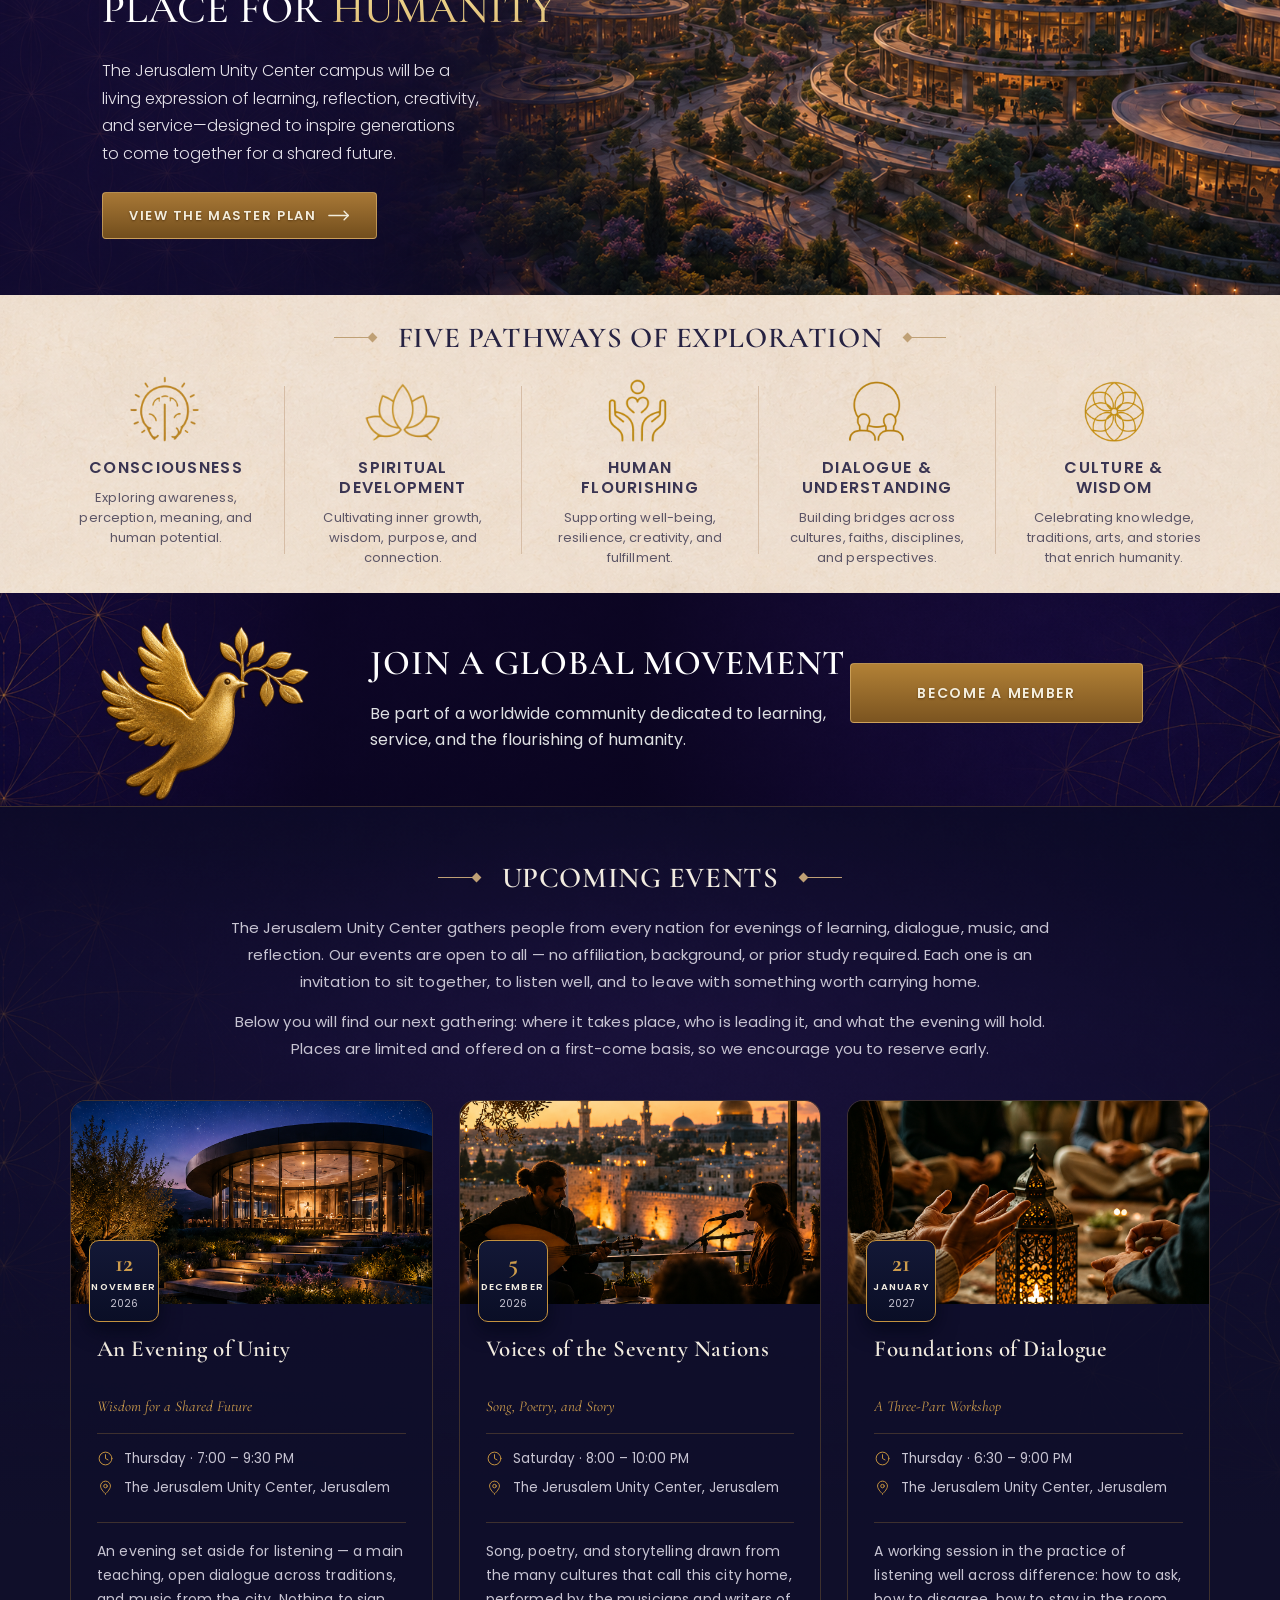
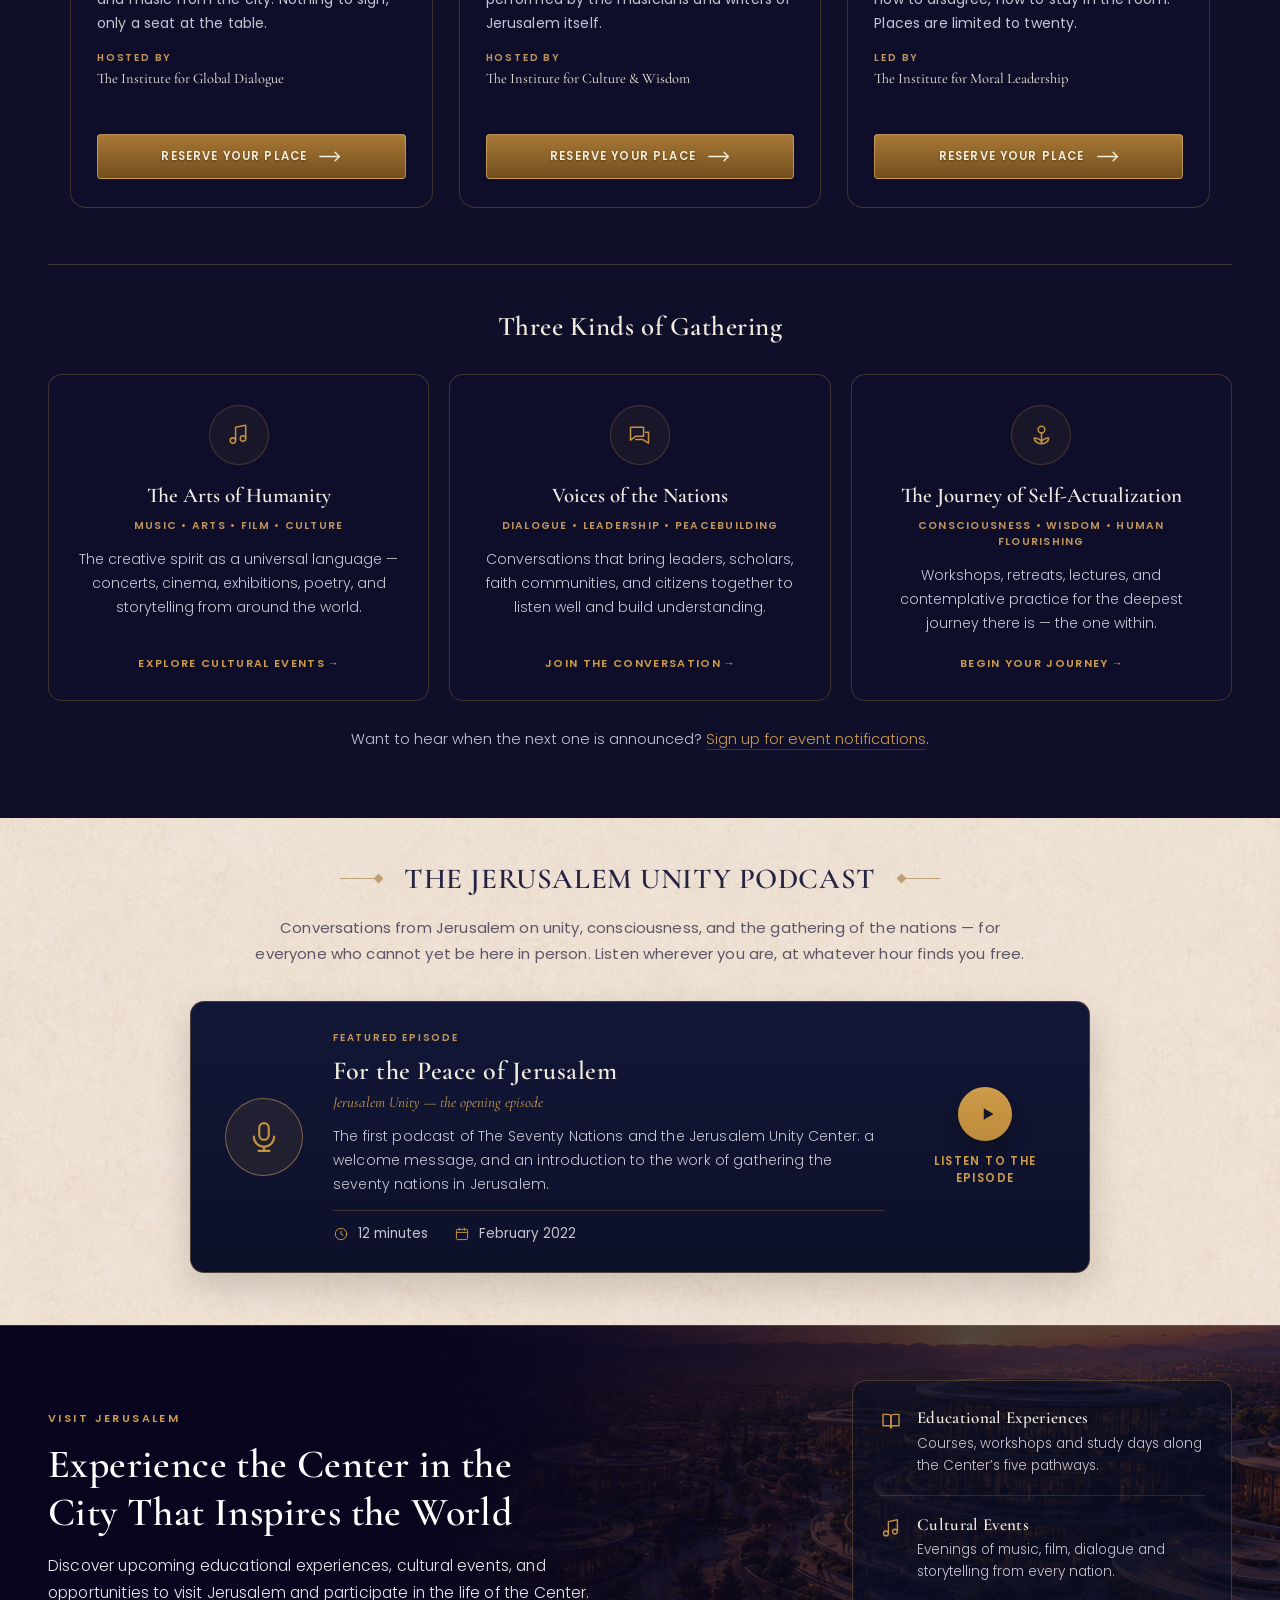
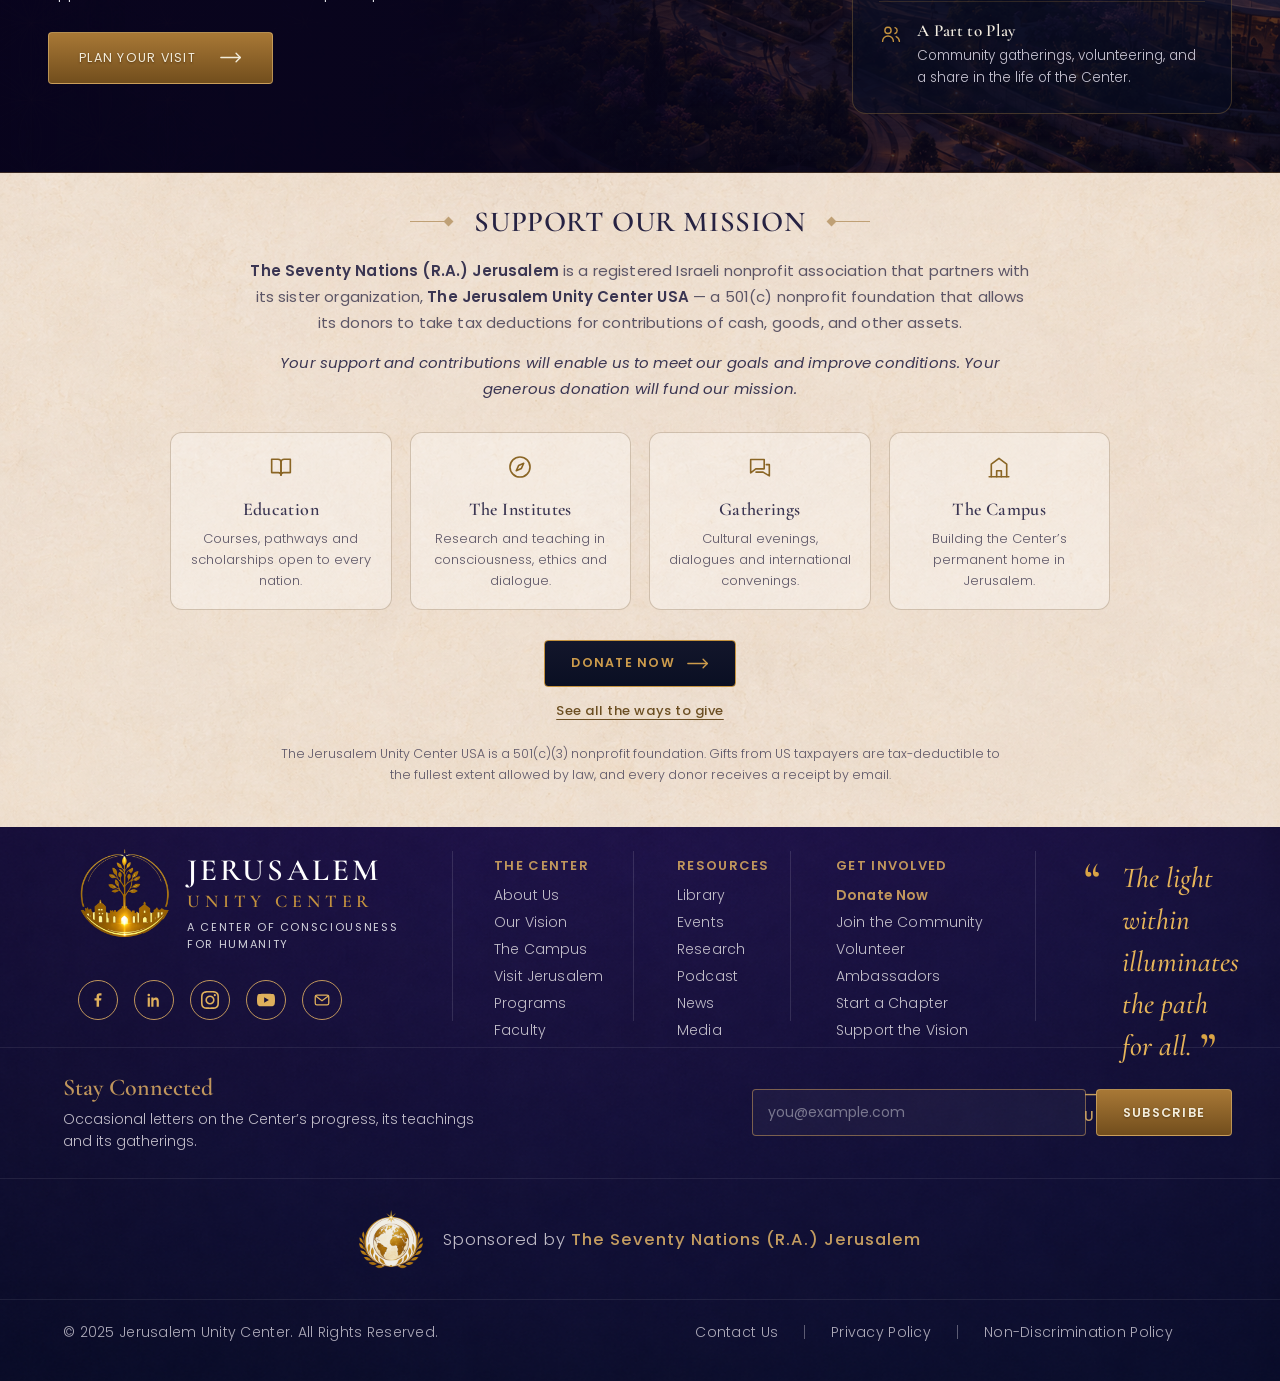
==== commit 0ca159c2: "Add Instagram and YouTube to the social row on every page The footer social row carried Facebook, Li" ====
--- a/index.html
+++ b/index.html
@@ -58,6 +58,8 @@
     },
     "sameAs": [
       "https://www.facebook.com/profile.php?id=61590474344492",
+      "https://www.instagram.com/onedayjlm/",
+      "https://www.youtube.com/@thejerusalemunitycenter",
       "https://seventynationsjerusalem.org"
     ],
     "potentialAction": {
@@ -697,6 +699,16 @@
             <svg viewBox="0 0 24 24" fill="currentColor" aria-hidden="true">
               <path d="M6.5 8.7H3.6V21h2.9zM5.05 3.5a1.72 1.72 0 1 0 0 3.44 1.72 1.72 0 0 0 0-3.44zM14.4 8.5c-1.6 0-2.66.87-3.1 1.7h-.05V8.7H8.4V21h2.9v-6.1c0-1.6.3-3.16 2.28-3.16 1.95 0 1.98 1.83 1.98 3.26V21h2.9v-6.58c0-3.1-.67-5.92-4.06-5.92z"/>
             </svg>
+          <a class="social-link" href="https://www.instagram.com/onedayjlm/" target="_blank" rel="noopener" aria-label="Instagram">
+            <svg viewBox="0 0 24 24" fill="currentColor" aria-hidden="true">
+              <path d="M12 0C8.74 0 8.333.015 7.053.072 5.775.132 4.905.333 4.14.63c-.789.306-1.459.717-2.126 1.384S.935 3.35.63 4.14C.333 4.905.131 5.775.072 7.053.012 8.333 0 8.74 0 12s.015 3.667.072 4.947c.06 1.277.261 2.148.558 2.913.306.788.717 1.459 1.384 2.126.667.666 1.336 1.079 2.126 1.384.766.296 1.636.499 2.913.558C8.333 23.988 8.74 24 12 24s3.667-.015 4.947-.072c1.277-.06 2.148-.262 2.913-.558.788-.306 1.459-.718 2.126-1.384.666-.667 1.079-1.335 1.384-2.126.296-.765.499-1.636.558-2.913.06-1.28.072-1.687.072-4.947s-.015-3.667-.072-4.947c-.06-1.277-.262-2.149-.558-2.913-.306-.789-.718-1.459-1.384-2.126C21.319 1.347 20.651.935 19.86.63c-.765-.297-1.636-.499-2.913-.558C15.667.012 15.26 0 12 0zm0 2.16c3.203 0 3.585.016 4.85.071 1.17.055 1.805.249 2.227.415.562.217.96.477 1.382.896.419.42.679.819.896 1.381.164.422.36 1.057.413 2.227.057 1.266.07 1.646.07 4.85s-.015 3.585-.074 4.85c-.061 1.17-.256 1.805-.421 2.227-.224.562-.479.96-.899 1.382-.419.419-.824.679-1.38.896-.42.164-1.065.36-2.235.413-1.274.057-1.649.07-4.859.07-3.211 0-3.586-.015-4.859-.074-1.171-.061-1.816-.256-2.236-.421-.569-.224-.96-.479-1.379-.899-.421-.419-.69-.824-.9-1.38-.165-.42-.359-1.065-.42-2.235-.045-1.26-.061-1.649-.061-4.844 0-3.196.016-3.586.061-4.861.061-1.17.255-1.814.42-2.234.21-.57.479-.96.9-1.381.419-.419.81-.689 1.379-.898.42-.166 1.051-.361 2.221-.421 1.275-.045 1.65-.06 4.859-.06l.045.03zm0 3.678a6.162 6.162 0 1 0 0 12.324 6.162 6.162 0 0 0 0-12.324zM12 16c-2.209 0-4-1.79-4-4 0-2.209 1.791-4 4-4s4 1.791 4 4c0 2.21-1.791 4-4 4zm7.846-10.405a1.441 1.441 0 0 1-2.88 0 1.44 1.44 0 0 1 2.88 0z"/>
+            </svg>
+          </a>
+          <a class="social-link" href="https://www.youtube.com/@thejerusalemunitycenter" target="_blank" rel="noopener" aria-label="YouTube">
+            <svg viewBox="0 0 24 24" fill="currentColor" aria-hidden="true">
+              <path d="M23.498 6.186a3.016 3.016 0 0 0-2.122-2.136C19.505 3.545 12 3.545 12 3.545s-7.505 0-9.377.505A3.017 3.017 0 0 0 .502 6.186C0 8.07 0 12 0 12s0 3.93.502 5.814a3.016 3.016 0 0 0 2.122 2.136c1.871.505 9.376.505 9.376.505s7.505 0 9.377-.505a3.015 3.015 0 0 0 2.122-2.136C24 15.93 24 12 24 12s0-3.93-.502-5.814zM9.545 15.568V8.432L15.818 12l-6.273 3.568z"/>
+            </svg>
+          </a>
           </a>
           <!-- Opens the contact form; the mailto is the no-JS fallback
                and still reaches the same inbox. -->
--- a/style.css
+++ b/style.css
@@ -4763,26 +4763,41 @@
     margin: 0 auto;
   }
 
-  /* The credit keeps its one line as long as it fits and wraps
-     under the mark rather than off the edge when it does not. */
+  /* The credit stays a single row on every phone: mark on the left,
+     one unbroken line of words on the right. It cannot do that at a
+     fixed size — the words alone need ~440px at the desktop size and
+     a phone has 300 — so mark, gap and type are all sized in vw and
+     shrink together. The clamp ceilings are the tablet sizes this
+     block used to set outright, so a wide tablet still looks exactly
+     as it did; the floors only ever engage below about 320px.
+
+     nowrap is the whole point of the rule. Without it the line broke
+     into three — mark, then two ragged rows of words — which is what
+     this replaced. */
   .footer-sponsor {
-    padding: 24px 20px;
+    padding: 22px 16px;
   }
 
   .fsponsor {
-    flex-wrap: wrap;
+    flex-wrap: nowrap;
     justify-content: center;
-    gap: 16px;
-    text-align: center;
+    gap: clamp(8px, 2.6vw, 16px);
+    text-align: left;
   }
 
   .fsponsor-logo {
-    width: 56px;
-    height: 56px;
+    width: clamp(32px, 10.4vw, 56px);
+    height: clamp(32px, 10.4vw, 56px);
   }
 
   .fsponsor-text {
-    font-size: 15px;
+    font-size: clamp(8.8px, 2.78vw, 15px);
+    letter-spacing: 0.01em;
+    white-space: nowrap;
+  }
+
+  .fsponsor-name {
+    letter-spacing: 0.015em;
   }
 
   /* Bottom bar: copyright above, legal links below */
@@ -5320,22 +5335,13 @@
     width: 100%;
   }
 
-  /* The credit cannot hold one line at this width, so rather than
-     let it break wherever it runs out of room — which stranded
-     "Jerusalem" on a line of its own — the mark is put deliberately
-     above the words and the words are given a measure to wrap
-     inside. balance evens the two lines where it is supported;
-     where it is not, the measure alone already keeps the break
-     somewhere sensible. */
-  .fsponsor {
-    flex-direction: column;
-    gap: 13px;
-  }
-
-  .fsponsor-text {
-    max-width: 23ch;
-    text-wrap: balance;
-    line-height: 24px;
+  /* Narrow phones. The row still holds, but the side padding is
+     pared back to hand those pixels to the words, which are the part
+     running out of room — the band keeps a clear margin from the
+     edge of the screen either way. */
+  .footer-sponsor {
+    padding-left: 12px;
+    padding-right: 12px;
   }
 
   .qmark {
